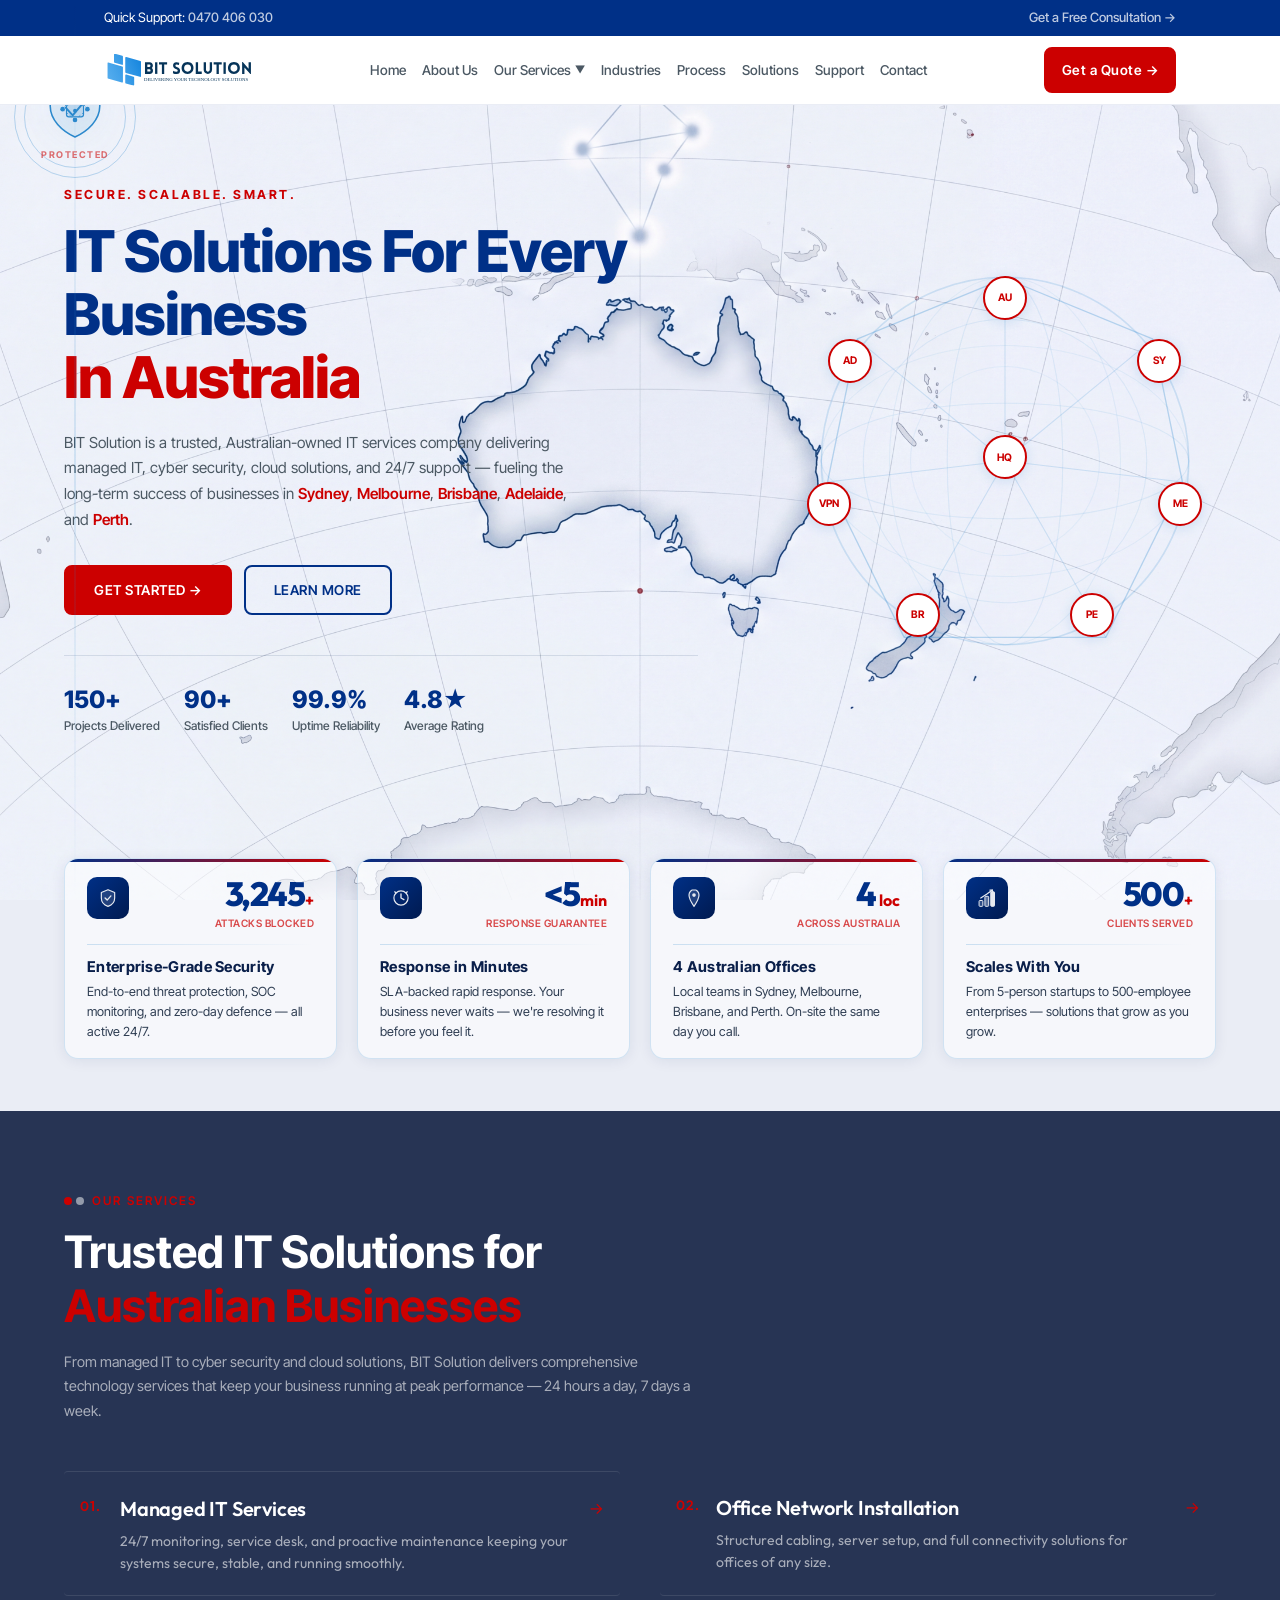
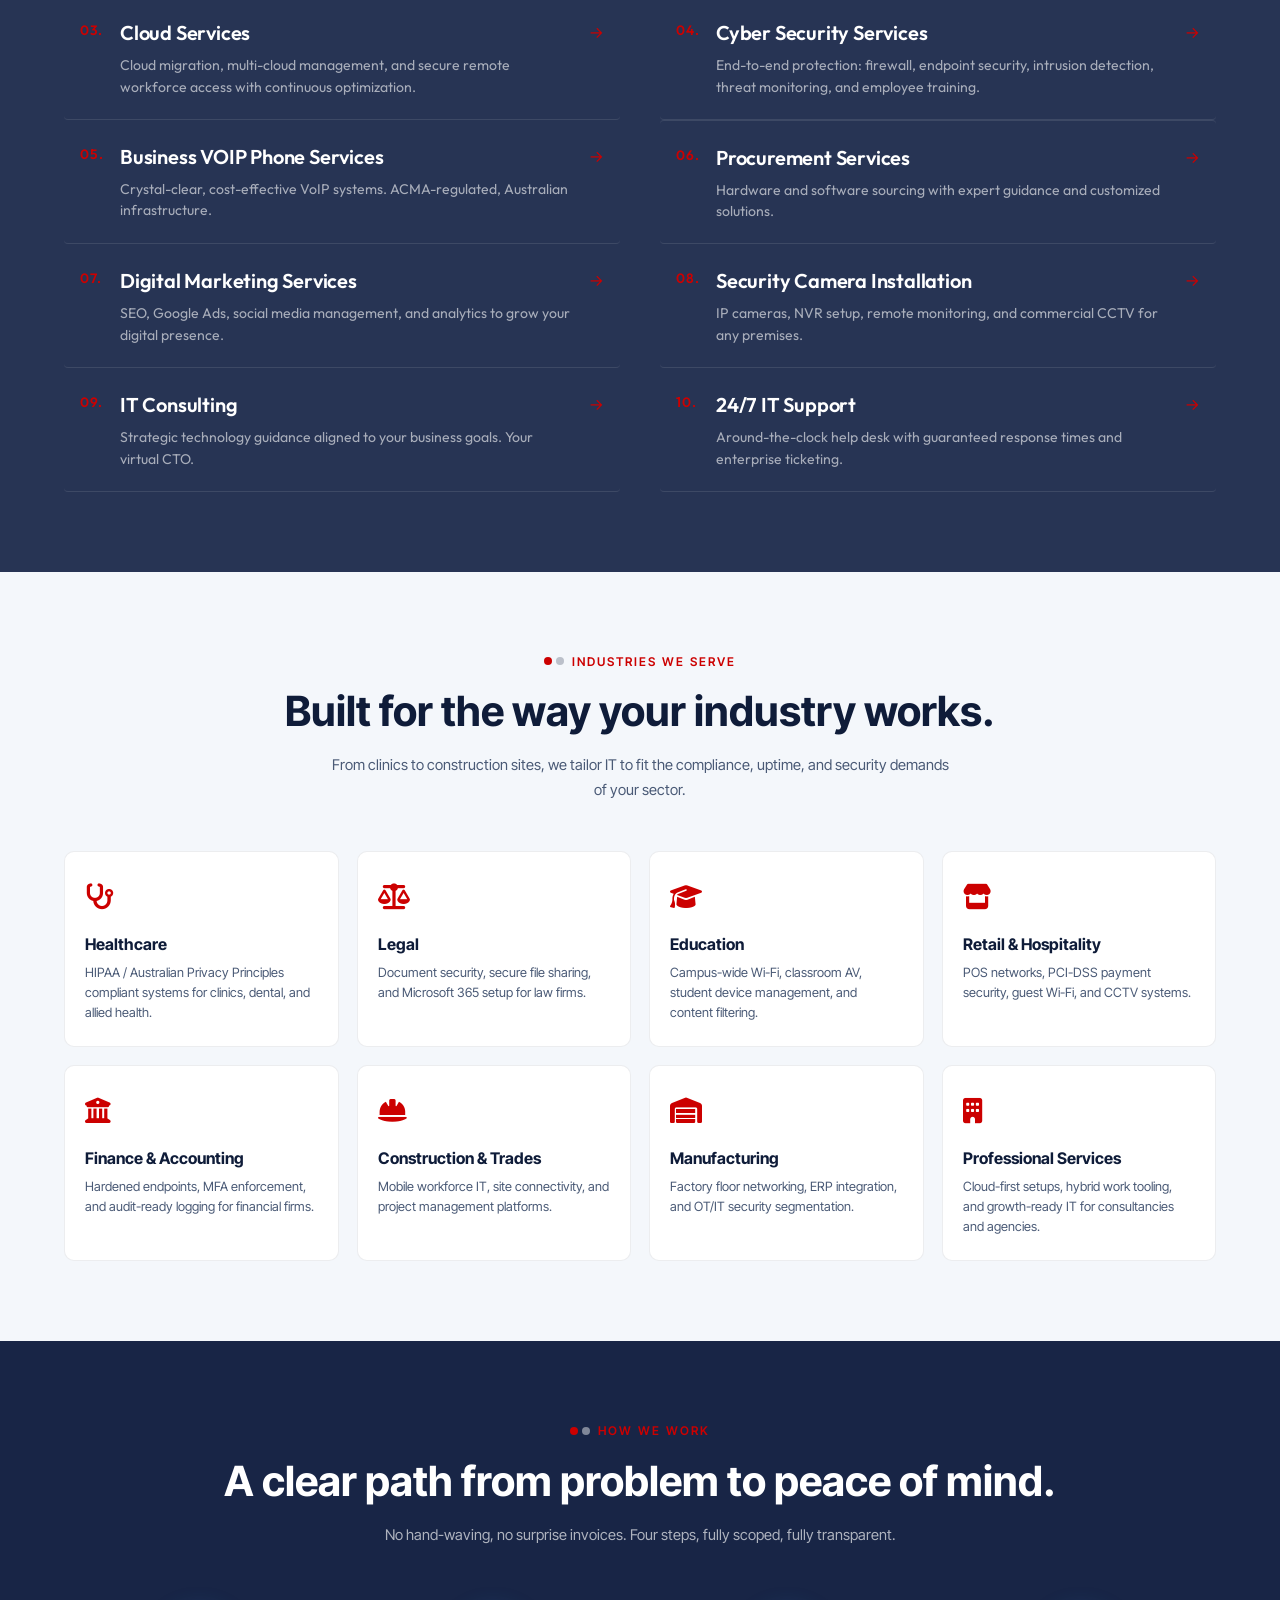
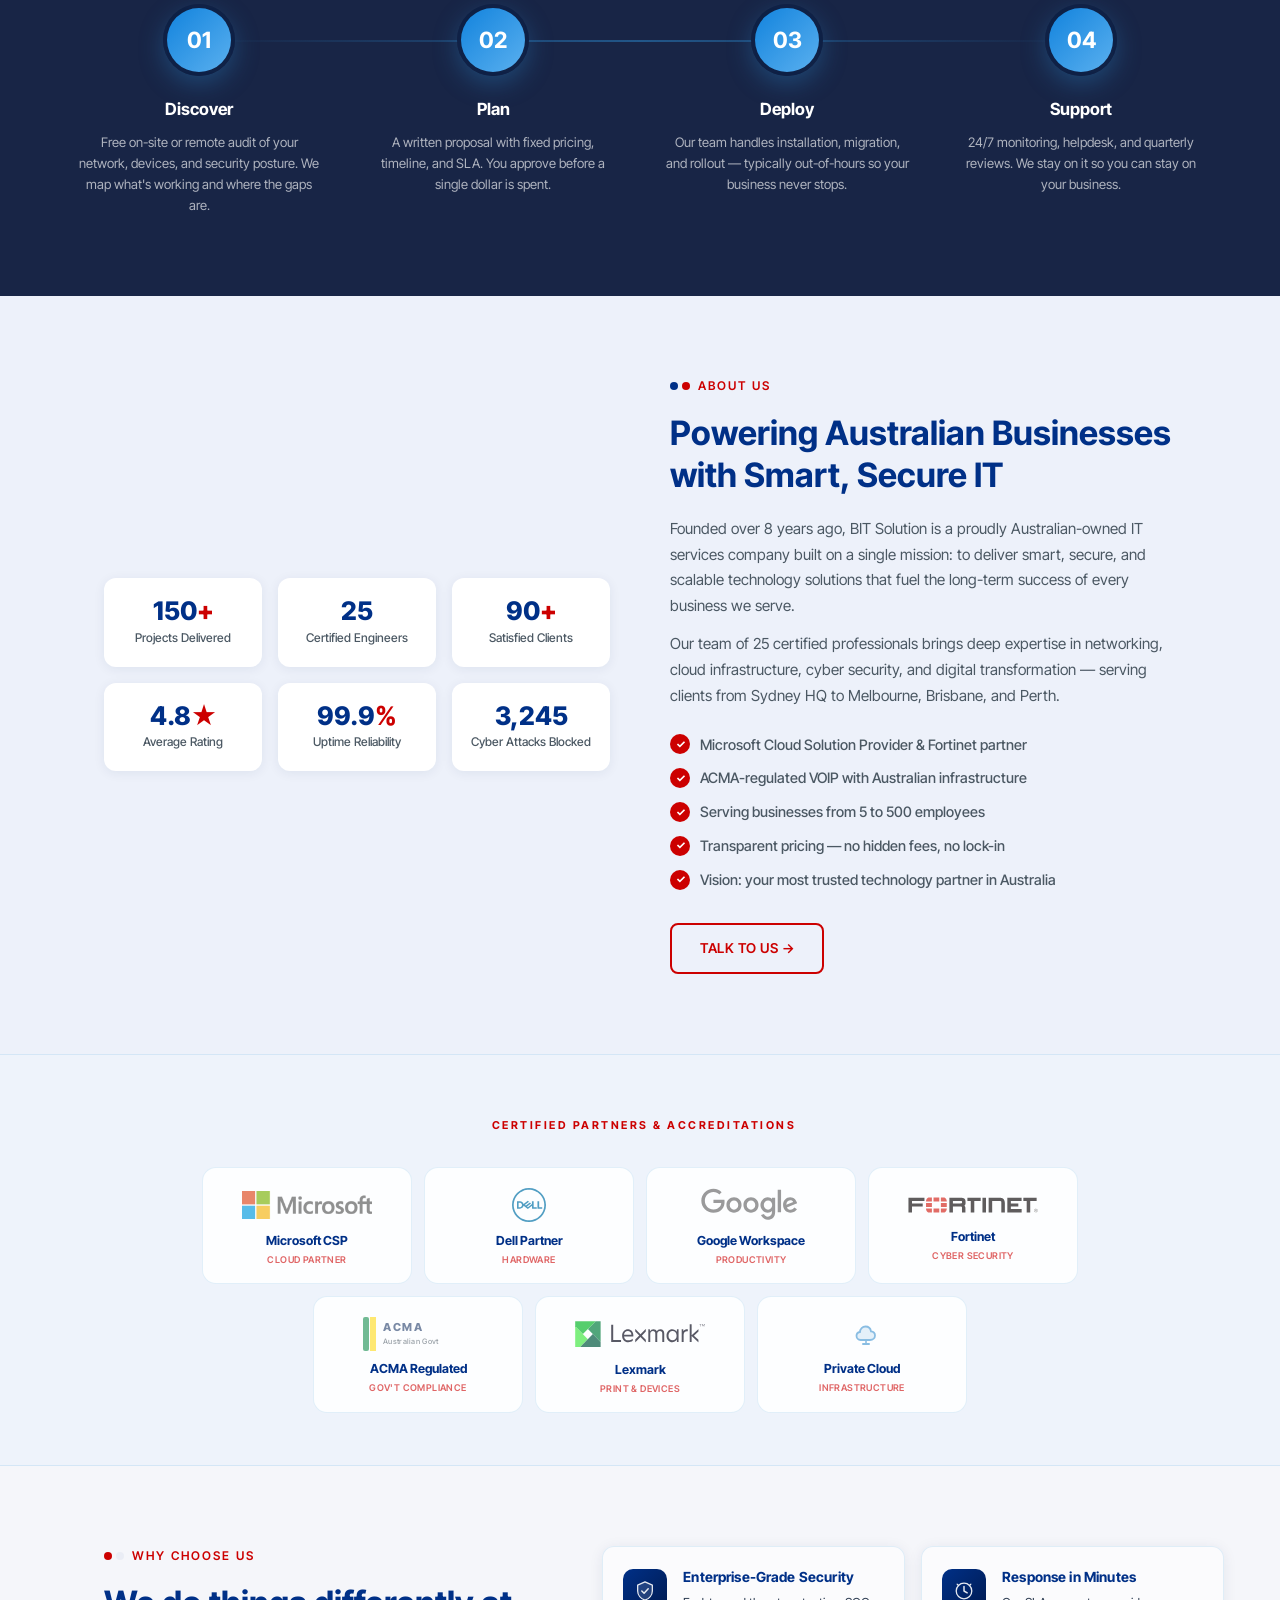
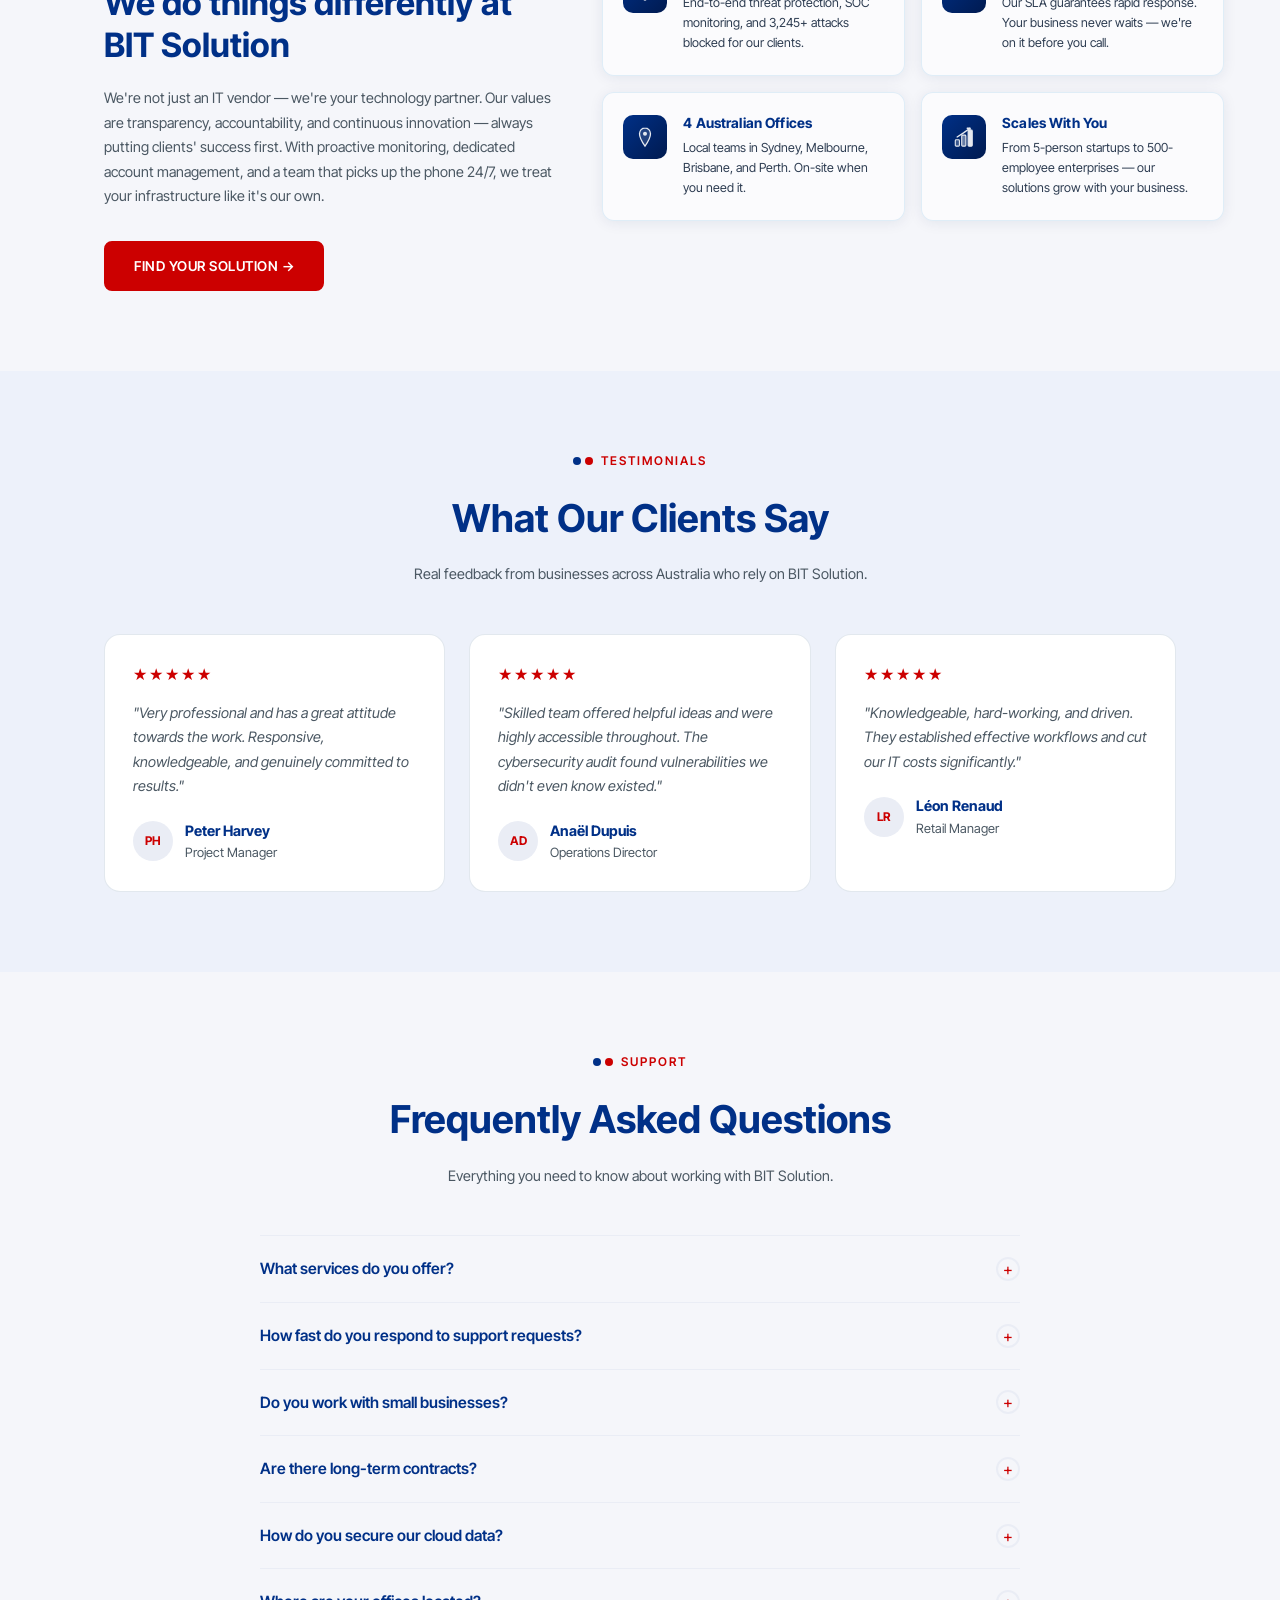
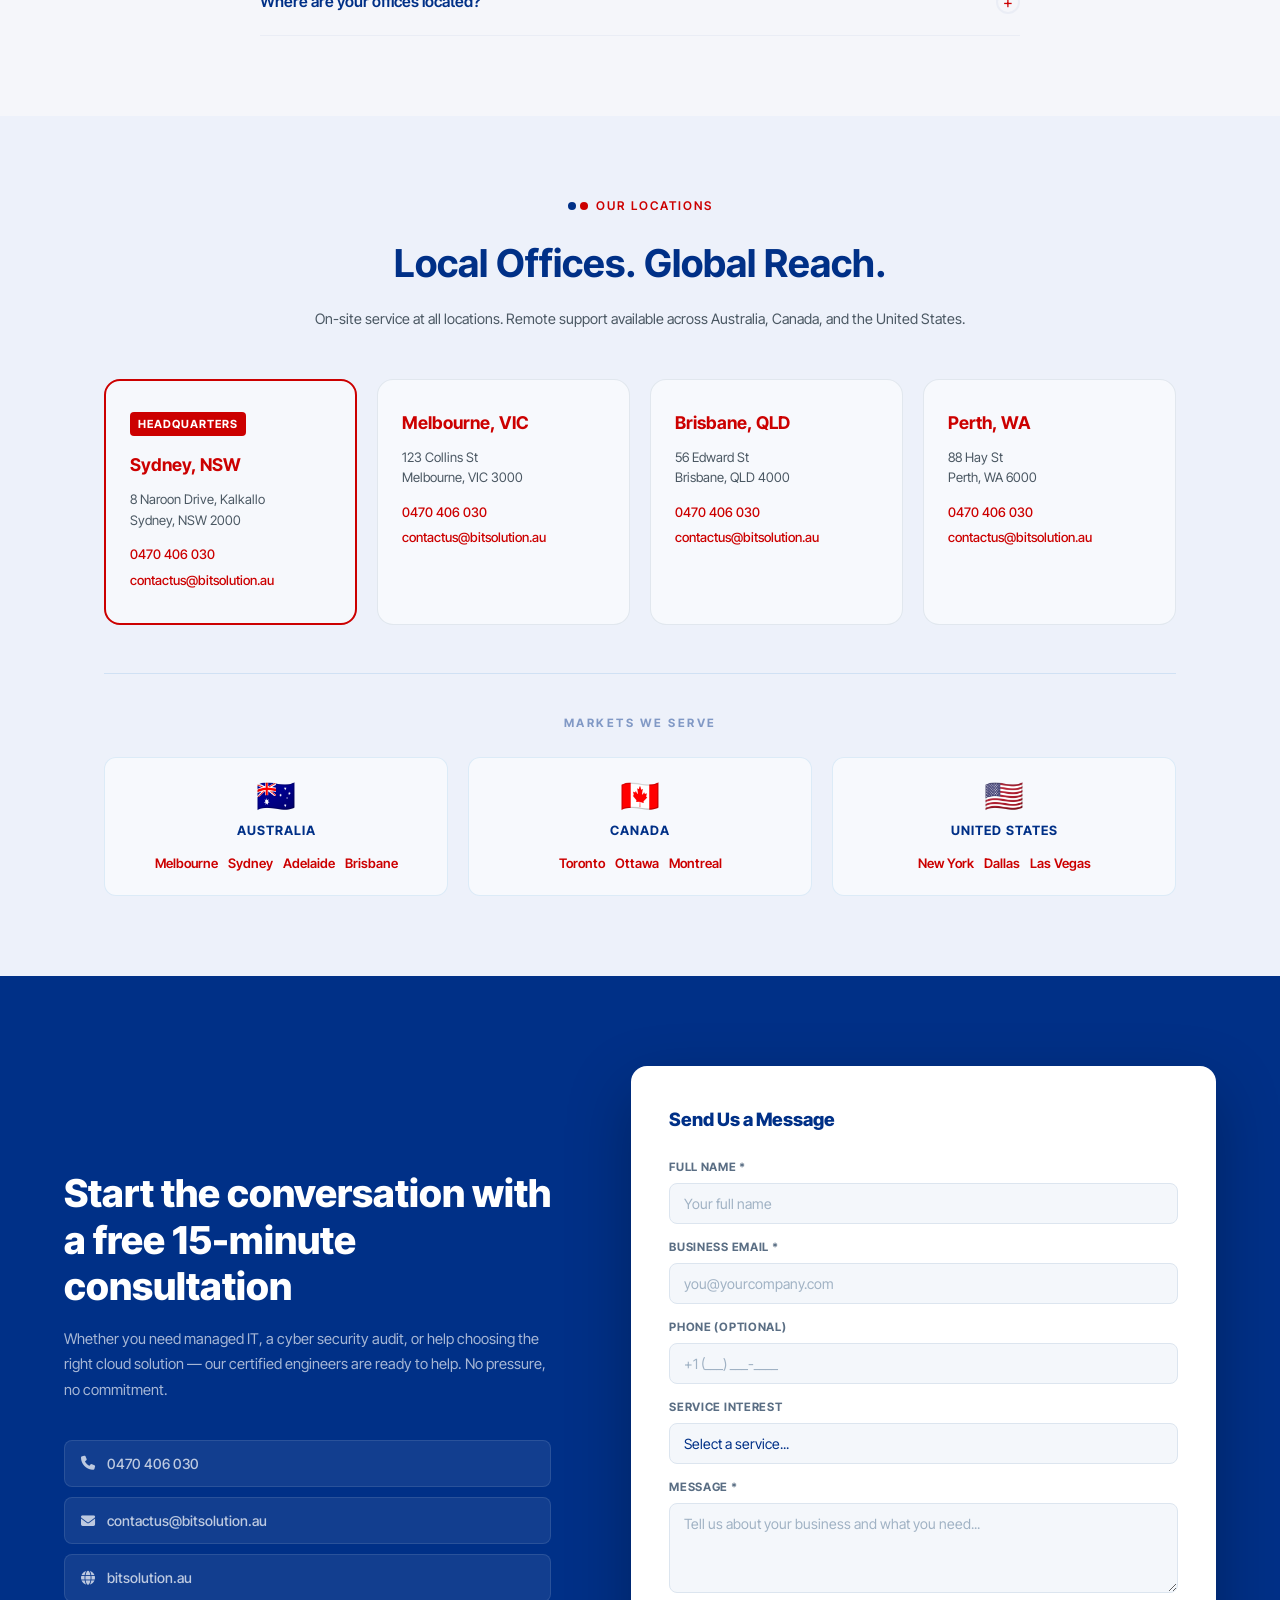
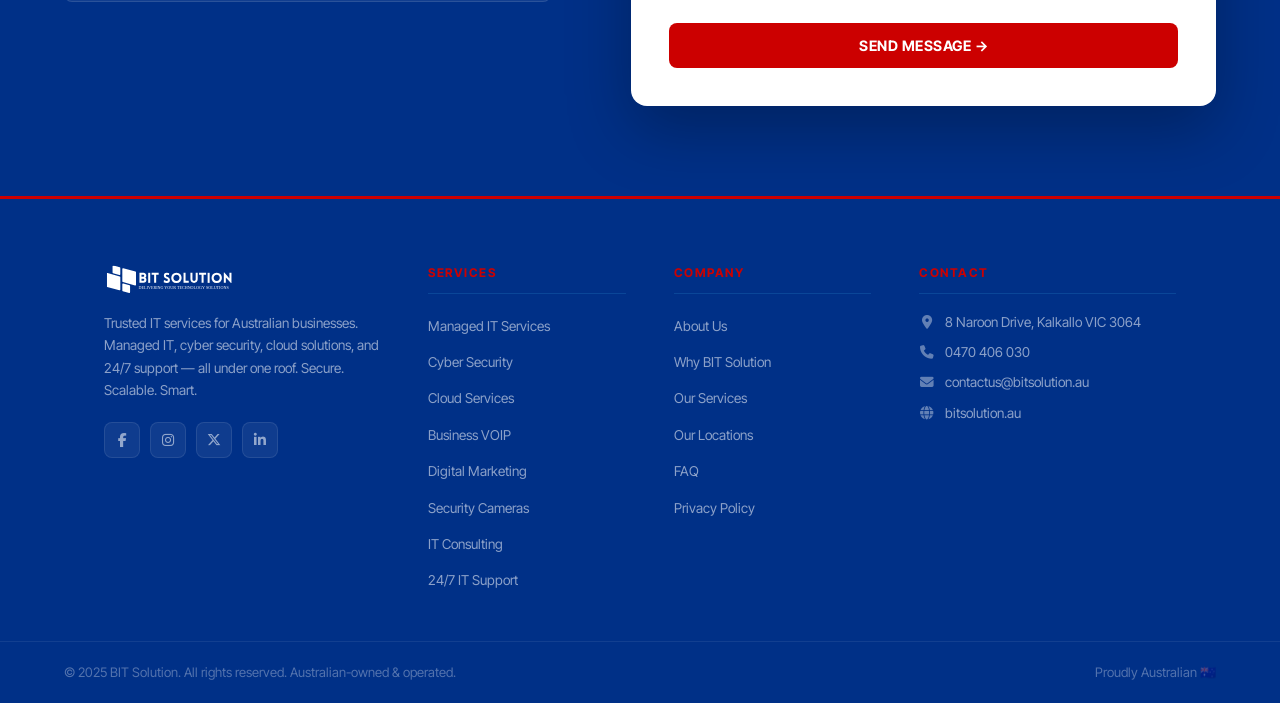
==== index.html @ 61d35681 "Add Trusted-by scrolling strip and Gallery section (both hidden until their lists are filled) Co-Aut" ====
﻿<!DOCTYPE html>
<html lang="en">
<head>
  <meta charset="UTF-8" />
  <meta name="viewport" content="width=device-width, initial-scale=1.0" />
  <title>BIT Solution — Secure. Scalable. Smart. IT Solutions for Australia</title>
  <meta name="description" content="BIT Solution is a trusted Australian IT services company delivering managed IT, cyber security, cloud solutions, VOIP, and 24/7 support for businesses in Sydney, Melbourne, Brisbane, and Perth." />
  <link rel="preconnect" href="https://fonts.googleapis.com" />
  <link rel="preconnect" href="https://fonts.gstatic.com" crossorigin />
  <link href="https://fonts.googleapis.com/css2?family=Inter+Tight:wght@400;500;600;700;800&family=Outfit:wght@400;500;600;700;800&display=swap" rel="stylesheet" />
  <link rel="stylesheet" href="https://cdnjs.cloudflare.com/ajax/libs/font-awesome/6.5.1/css/all.min.css" />
  <style>
    /* ============================================================
       RESET & TOKENS
    ============================================================ */
    *, *::before, *::after { box-sizing: border-box; margin: 0; padding: 0; }

    :root {
      --blue:      #CC0000;
      --navy:      #003087;
      --light-bg:  #EAEDF5;
      --white:     #FFFFFF;
      --body-text: #4B5863;
      --dark-text: #575A5F;
      --heading:   #003087;
    }

    html { scroll-behavior: smooth; }

    body {
      font-family: 'Inter Tight', sans-serif;
      color: var(--body-text);
      background: var(--light-bg) url('bg-hero-au.jpg') center top / cover fixed;
      line-height: 1.65;
      overflow-x: hidden;
    }

    a { text-decoration: none; color: inherit; }
    ul { list-style: none; }
    img { display: block; max-width: 100%; }

    .container {
      max-width: 1200px;
      margin: 0 auto;
      padding: 0 5%;
    }

    /* ============================================================
       REVEAL ANIMATIONS
    ============================================================ */
    .reveal {
      opacity: 0;
      transform: translateY(20px);
      transition: opacity 0.45s ease, transform 0.45s ease;
    }
    .reveal.visible {
      opacity: 1;
      transform: translateY(0);
    }
    .reveal-delay-1 { transition-delay: 0.08s; }
    .reveal-delay-2 { transition-delay: 0.16s; }
    .reveal-delay-3 { transition-delay: 0.24s; }
    .reveal-delay-4 { transition-delay: 0.32s; }

    /* ============================================================
       SECTION LABEL (two dots + caps text)
    ============================================================ */
    .section-label {
      display: flex;
      align-items: center;
      gap: 8px;
      font-size: 0.75rem;
      font-weight: 600;
      letter-spacing: 2px;
      color: var(--blue);
      text-transform: uppercase;
      margin-bottom: 16px;
    }
    .section-label .dots {
      display: flex;
      gap: 4px;
    }
    .section-label .dot {
      width: 8px;
      height: 8px;
      border-radius: 50%;
      background: var(--blue);
    }
    .section-label .dot:first-child {
      background: var(--navy);
    }

    /* ============================================================
       BUTTONS
    ============================================================ */
    .btn-primary {
      display: inline-flex;
      align-items: center;
      gap: 6px;
      background: var(--blue);
      color: var(--white);
      font-family: 'Inter Tight', sans-serif;
      font-size: 0.85rem;
      font-weight: 600;
      letter-spacing: 0.5px;
      padding: 12px 28px;
      border-radius: 8px;
      border: 2px solid var(--blue);
      cursor: pointer;
      transition: background 0.2s, transform 0.15s;
    }
    .btn-primary:hover { background: #2278b5; border-color: #2278b5; transform: translateY(-1px); }

    .btn-outline {
      display: inline-flex;
      align-items: center;
      gap: 6px;
      background: transparent;
      color: var(--navy);
      font-family: 'Inter Tight', sans-serif;
      font-size: 0.85rem;
      font-weight: 600;
      letter-spacing: 0.5px;
      padding: 12px 28px;
      border-radius: 8px;
      border: 2px solid var(--navy);
      cursor: pointer;
      transition: background 0.2s, color 0.2s, transform 0.15s;
    }
    .btn-outline:hover { background: var(--navy); color: var(--white); transform: translateY(-1px); }

    .btn-outline-blue {
      display: inline-flex;
      align-items: center;
      gap: 6px;
      background: transparent;
      color: var(--blue);
      font-family: 'Inter Tight', sans-serif;
      font-size: 0.85rem;
      font-weight: 600;
      letter-spacing: 0.5px;
      padding: 12px 28px;
      border-radius: 8px;
      border: 2px solid var(--blue);
      cursor: pointer;
      transition: background 0.2s, color 0.2s, transform 0.15s;
    }
    .btn-outline-blue:hover { background: var(--blue); color: var(--white); transform: translateY(-1px); }

    .btn-white {
      display: inline-flex;
      align-items: center;
      gap: 6px;
      background: var(--white);
      color: var(--blue);
      font-family: 'Inter Tight', sans-serif;
      font-size: 0.85rem;
      font-weight: 600;
      letter-spacing: 0.5px;
      padding: 12px 28px;
      border-radius: 8px;
      border: 2px solid var(--white);
      cursor: pointer;
      transition: background 0.2s, color 0.2s, transform 0.15s;
    }
    .btn-white:hover { background: transparent; color: var(--white); transform: translateY(-1px); }

    .btn-white-outline {
      display: inline-flex;
      align-items: center;
      gap: 6px;
      background: transparent;
      color: var(--white);
      font-family: 'Inter Tight', sans-serif;
      font-size: 0.85rem;
      font-weight: 600;
      letter-spacing: 0.5px;
      padding: 12px 28px;
      border-radius: 8px;
      border: 2px solid rgba(255,255,255,0.7);
      cursor: pointer;
      transition: background 0.2s, border-color 0.2s, transform 0.15s;
    }
    .btn-white-outline:hover { border-color: var(--white); background: rgba(255,255,255,0.1); transform: translateY(-1px); }

    /* ============================================================
       1. TOP UTILITY BAR
    ============================================================ */
    .utility-bar {
      background: var(--navy);
      color: var(--white);
      font-size: 13px;
      font-weight: 400;
      height: 36px;
      display: flex;
      align-items: center;
    }
    .utility-bar .container {
      display: flex;
      justify-content: space-between;
      align-items: center;
      width: 100%;
    }
    .utility-bar a {
      color: rgba(255,255,255,0.75);
      font-weight: 500;
      transition: color 0.15s;
    }
    .utility-bar a:hover { color: var(--white); }

    /* ============================================================
       2. NAVIGATION
    ============================================================ */
    .nav {
      background: var(--white);
      border-bottom: 1px solid var(--light-bg);
      position: sticky;
      top: 0;
      z-index: 100;
      transition: box-shadow 0.25s;
    }
    .nav.scrolled {
      box-shadow: 0 2px 16px rgba(14,43,92,0.10);
    }
    .nav .container {
      display: flex;
      align-items: center;
      justify-content: space-between;
      height: 68px;
    }

    /* Logo */
    .nav-logo {
      display: flex;
      align-items: center;
      gap: 10px;
      text-decoration: none;
    }

    /* Nav links */
    .nav-links {
      display: flex;
      align-items: center;
      gap: 22px;
      flex-wrap: nowrap;
    }
    .nav-links > a,
    .nav-links > .nav-dropdown-wrap > a {
      font-size: 0.92rem;
      font-weight: 500;
      color: var(--body-text);
      transition: color 0.15s;
      position: relative;
    }
    .nav-links > a::after,
    .nav-links > .nav-dropdown-wrap > a::after {
      content: '';
      position: absolute;
      bottom: -4px;
      left: 0;
      width: 0;
      height: 2px;
      background: var(--blue);
      transition: width 0.2s;
    }
    .nav-links > a:hover,
    .nav-links > .nav-dropdown-wrap > a:hover { color: var(--blue); }
    .nav-links > a:hover::after,
    .nav-links > .nav-dropdown-wrap > a:hover::after { width: 100%; }
    .nav-links > a.active,
    .nav-links > .nav-dropdown-wrap > a.active { color: var(--blue); }
    .nav-links > a.active::after,
    .nav-links > .nav-dropdown-wrap > a.active::after { width: 100%; }

    /* Services dropdown */
    .nav-dropdown-wrap {
      position: relative;
    }
    .nav-dropdown-wrap > a {
      display: flex;
      align-items: center;
      gap: 4px;
      cursor: pointer;
    }
    .nav-dropdown-wrap > a .chevron {
      font-size: 0.65rem;
      transition: transform 0.2s;
      line-height: 1;
    }
    .nav-dropdown-wrap:hover > a .chevron { transform: rotate(180deg); }

    .nav-dropdown {
      position: absolute;
      top: calc(100% + 14px);
      left: 50%;
      transform: translateX(-50%);
      background: var(--white);
      border: 1px solid var(--light-bg);
      border-radius: 8px;
      box-shadow: 0 8px 32px rgba(14,43,92,0.13);
      min-width: 240px;
      padding: 8px 0;
      opacity: 0;
      pointer-events: none;
      transition: opacity 0.18s, transform 0.18s;
      transform: translateX(-50%) translateY(-6px);
    }
    .nav-dropdown-wrap:hover .nav-dropdown {
      opacity: 1;
      pointer-events: auto;
      transform: translateX(-50%) translateY(0);
    }
    .nav-dropdown a {
      display: block;
      padding: 9px 20px;
      font-size: 0.875rem;
      font-weight: 500;
      color: var(--navy);
      transition: background 0.15s, color 0.15s;
    }
    .nav-dropdown a:hover {
      background: var(--light-bg);
      color: var(--blue);
    }

    /* Hamburger */
    .nav-hamburger {
      display: none;
      flex-direction: column;
      gap: 5px;
      cursor: pointer;
      padding: 4px;
      background: none;
      border: none;
    }
    .nav-hamburger span {
      display: block;
      width: 24px;
      height: 2px;
      background: var(--navy);
      border-radius: 2px;
      transition: all 0.25s;
    }
    .nav-hamburger.open span:nth-child(1) { transform: translateY(7px) rotate(45deg); }
    .nav-hamburger.open span:nth-child(2) { opacity: 0; }
    .nav-hamburger.open span:nth-child(3) { transform: translateY(-7px) rotate(-45deg); }

    /* Mobile menu */
    .nav-mobile {
      display: none;
      background: var(--white);
      border-bottom: 1px solid var(--light-bg);
      padding: 20px 5%;
    }
    .nav-mobile.open { display: flex; flex-direction: column; gap: 16px; }
    .nav-mobile a {
      font-size: 0.95rem;
      font-weight: 500;
      color: var(--body-text);
      padding: 8px 0;
      border-bottom: 1px solid var(--light-bg);
      transition: color 0.15s;
    }
    .nav-mobile a:hover { color: var(--blue); }
    .nav-mobile .btn-primary { width: fit-content; border-bottom: none; }
    .nav-mobile .mobile-services-label {
      font-size: 0.75rem;
      font-weight: 700;
      color: var(--blue);
      text-transform: uppercase;
      letter-spacing: 1.5px;
      padding: 4px 0 2px;
      border-bottom: none;
    }
    .nav-mobile .mobile-service-link {
      padding-left: 12px;
      font-size: 0.88rem;
      color: var(--body-text);
    }

    /* ============================================================
       3. HERO
    ============================================================ */
    .hero {
      background: transparent;
      padding: 80px 5% 70px;
      overflow: hidden;
    }
    .hero .container {
      display: grid;
      grid-template-columns: 55% 45%;
      align-items: center;
      gap: 48px;
      max-width: 1400px;
      padding: 0;
    }

    .hero-content {}

    .hero-eyebrow {
      font-size: 0.78rem;
      font-weight: 700;
      letter-spacing: 2.5px;
      color: var(--blue);
      text-transform: uppercase;
      margin-bottom: 14px;
    }

    .hero-h1 {
      font-size: clamp(2.4rem, 4.5vw, 3.8rem);
      font-weight: 800;
      color: var(--navy);
      line-height: 1.1;
      letter-spacing: -1px;
      margin-bottom: 20px;
    }
    .hero-h1 .accent { color: var(--blue); display: block; }

    .hero-body {
      font-size: 0.95rem;
      color: var(--body-text);
      max-width: 520px;
      margin-bottom: 32px;
      line-height: 1.7;
    }

    .hero-cta {
      display: flex;
      flex-wrap: wrap;
      gap: 12px;
    }

    /* Stats strip below hero CTA */
    .hero-stats {
      display: flex;
      flex-wrap: wrap;
      gap: 24px;
      margin-top: 40px;
      padding-top: 32px;
      border-top: 1px solid rgba(14,43,92,0.12);
    }
    .hero-stat-item {}
    .hero-stat-num {
      font-size: 1.5rem;
      font-weight: 800;
      color: var(--navy);
      line-height: 1;
    }
    .hero-stat-label {
      font-size: 0.75rem;
      font-weight: 500;
      color: var(--body-text);
      margin-top: 4px;
    }

    /* -------- Globe Visual -------- */
    .hero-globe {
      position: relative;
      display: flex;
      align-items: center;
      justify-content: center;
      width: 100%;
      aspect-ratio: 1;
      max-width: 420px;
      margin: 0 auto;
    }

    .globe-svg {
      position: absolute;
      inset: 0;
      width: 100%;
      height: 100%;
    }

    /* Network node circles */
    .globe-node {
      position: absolute;
      width: 44px;
      height: 44px;
      border-radius: 50%;
      background: var(--white);
      border: 2px solid var(--blue);
      display: flex;
      align-items: center;
      justify-content: center;
      font-size: 0.65rem;
      font-weight: 700;
      color: var(--blue);
      z-index: 2;
      box-shadow: 0 2px 12px rgba(43,136,204,0.18);
    }

    /* No pulse — nodes are static */

    /* Globe tooltip */
    .globe-tooltip {
      position: absolute;
      background: rgba(14,43,92,0.93);
      color: #e8f2ff;
      border-radius: 10px;
      padding: 10px 14px;
      font-size: 0.78rem;
      font-family: 'Inter Tight', sans-serif;
      pointer-events: none;
      opacity: 0;
      transition: opacity 0.18s ease, transform 0.18s ease;
      z-index: 20;
      white-space: nowrap;
      box-shadow: 0 4px 20px rgba(43,136,204,0.3);
      border: 1px solid rgba(43,136,204,0.35);
    }
    .globe-tooltip.visible { opacity: 1; }
    .globe-tooltip strong {
      display: block;
      font-size: 0.82rem;
      font-weight: 700;
      color: #5BBDFF;
      margin-bottom: 3px;
    }
    .globe-tooltip .pin-hint {
      font-size: 0.68rem;
      opacity: 0.5;
      margin-top: 4px;
    }

    /* Node hover / pinned */
    .globe-node.hovered,
    .globe-node.pinned {
      background: var(--blue) !important;
      color: #fff !important;
      outline: 3px solid rgba(91,189,255,0.55);
      outline-offset: 3px;
      box-shadow: 0 0 22px rgba(43,136,204,0.6), 0 4px 16px rgba(43,136,204,0.4) !important;
      animation: none !important;
      z-index: 5;
    }

    /* Active line glow */
    .globe-line.active-line {
      stroke-opacity: 0.85 !important;
      stroke-width: 2.2 !important;
    }
    .globe-line.dim-line {
      stroke-opacity: 0.05 !important;
    }

    /* Node positions */
    .globe-node[data-i="0"]  { top: 6%;  left: 50%; transform: translateX(-50%); }
    .globe-node[data-i="1"]  { top: 21%; right: 8%; }
    .globe-node[data-i="2"]  { top: 55%; right: 3%; }
    .globe-node[data-i="3"]  { bottom: 8%; right: 24%; }
    .globe-node[data-i="4"]  { bottom: 8%; left: 24%; }
    .globe-node[data-i="5"]  { top: 55%; left: 3%; }
    .globe-node[data-i="6"]  { top: 21%; left: 8%; }
    .globe-node[data-i="7"]  { top: 44%; left: 50%; transform: translateX(-50%); }

    /* ============================================================
       4. FEATURE CARDS STRIP
    ============================================================ */
    .features {
      background: transparent;
      padding: 52px 5%;
    }
    .features .container {
      display: grid;
      grid-template-columns: repeat(4, 1fr);
      gap: 20px;
      max-width: 1400px;
      padding: 0;
    }

    .feature-card {
      background: rgba(255,255,255,0.55);
      border: 1px solid rgba(43,136,204,0.18);
      border-radius: 14px;
      padding: 18px 22px 16px;
      transition: border-color 0.25s ease, box-shadow 0.25s ease, transform 0.25s ease;
      cursor: default;
      display: flex;
      flex-direction: column;
      position: relative;
      overflow: hidden;
      box-shadow: 0 2px 14px rgba(14,43,92,0.08);
    }
    .feature-card::before {
      content: '';
      position: absolute;
      top: 0; left: 0; right: 0;
      height: 3px;
      background: linear-gradient(90deg, var(--navy), var(--blue));
      border-radius: 16px 16px 0 0;
    }
    .feature-card:hover {
      border-color: rgba(43,136,204,0.38);
      box-shadow: 0 8px 32px rgba(14,43,92,0.14);
      transform: translateY(-4px);
    }

    /* Icon + metric row */
    .fc-top {
      display: flex;
      align-items: flex-start;
      justify-content: space-between;
      gap: 12px;
      margin-bottom: 12px;
    }
    .fc-icon {
      width: 42px;
      height: 42px;
      border-radius: 10px;
      background: linear-gradient(135deg, var(--navy) 0%, #001a50 100%);
      display: flex;
      align-items: center;
      justify-content: center;
      flex-shrink: 0;
      transition: opacity 0.25s ease;
    }
    .feature-card:hover .fc-icon { opacity: 0.85; }
    .fc-icon svg { width: 20px; height: 20px; filter: brightness(0) invert(1); opacity: 0.9; }

    .fc-metric { text-align: right; }
    .fc-num {
      font-family: 'Outfit', sans-serif;
      font-size: 2.1rem;
      font-weight: 800;
      color: var(--navy);
      line-height: 1;
      letter-spacing: -1.5px;
    }
    .fc-unit {
      font-size: 1rem;
      font-weight: 700;
      color: var(--blue);
      letter-spacing: 0;
      margin-left: 1px;
    }
    .fc-tag {
      font-size: 0.64rem;
      font-weight: 600;
      color: var(--blue);
      letter-spacing: 0.5px;
      opacity: 0.7;
      margin-top: 4px;
      text-transform: uppercase;
    }

    .fc-divider {
      height: 1px;
      background: linear-gradient(to right, rgba(43,136,204,0.22), transparent);
      margin-bottom: 12px;
    }

    .feature-card h4 {
      font-size: 0.93rem;
      font-weight: 700;
      color: #0a1f4a;
      margin-bottom: 5px;
      letter-spacing: 0.3px;
      line-height: 1.35;
    }
    .feature-card p {
      font-size: 0.79rem;
      color: #2e3d52;
      line-height: 1.58;
      flex: 1;
    }

    /* ============================================================
       INDUSTRIES SECTION
    ============================================================ */
    .industries {
      background: #f4f7fb;
      padding: 80px 5%;
    }
    .industries-inner { max-width: 1200px; margin: 0 auto; }
    .industries-header { margin-bottom: 48px; text-align: center; }
    .industries-header .section-label { justify-content: center; color: var(--blue); }
    .industries-header .section-label .dot { background: rgba(15,28,57,0.25); }
    .industries-header .section-label .dot:first-child { background: var(--blue); }
    .industries-h2 {
      font-size: clamp(1.8rem, 3.5vw, 2.6rem);
      font-weight: 700;
      color: var(--ink, #0f1c39);
      line-height: 1.2;
      margin-bottom: 16px;
    }
    .industries-sub {
      font-size: 0.92rem;
      color: #4a5a76;
      max-width: 620px;
      margin: 0 auto;
      line-height: 1.7;
    }
    .industries-grid {
      display: grid;
      grid-template-columns: repeat(4, 1fr);
      gap: 18px;
    }
    .industry-card {
      background: #fff;
      border: 1px solid rgba(15,28,57,0.08);
      border-radius: 10px;
      padding: 24px 20px;
      transition: transform 0.18s, box-shadow 0.18s, border-color 0.18s;
      cursor: default;
    }
    .industry-card:hover {
      transform: translateY(-3px);
      box-shadow: 0 12px 28px rgba(43,136,204,0.14);
      border-color: rgba(43,136,204,0.4);
    }
    .industry-icon {
      font-size: 1.6rem;
      margin-bottom: 12px;
      color: var(--blue);
    }
    .industry-name {
      font-size: 1rem;
      font-weight: 700;
      color: var(--ink, #0f1c39);
      margin-bottom: 6px;
    }
    .industry-desc {
      font-size: 0.8rem;
      color: #4a5a76;
      line-height: 1.55;
    }
    @media (max-width: 1024px) { .industries-grid { grid-template-columns: repeat(2, 1fr); } }
    @media (max-width: 480px) { .industries-grid { grid-template-columns: 1fr; } }

    /* ============================================================
       PROCESS SECTION
    ============================================================ */
    .process {
      background: rgba(13,27,62,0.95);
      padding: 80px 5%;
      position: relative;
      overflow: hidden;
    }
    .process-inner { max-width: 1200px; margin: 0 auto; position: relative; z-index: 1; }
    .process-header { margin-bottom: 56px; text-align: center; }
    .process-header .section-label { justify-content: center; color: var(--blue); }
    .process-header .section-label .dot { background: rgba(255,255,255,0.45); }
    .process-header .section-label .dot:first-child { background: var(--blue); }
    .process-h2 {
      font-size: clamp(1.8rem, 3.5vw, 2.6rem);
      font-weight: 700;
      color: #fff;
      line-height: 1.2;
      margin-bottom: 16px;
    }
    .process-sub {
      font-size: 0.92rem;
      color: rgba(255,255,255,0.65);
      max-width: 620px;
      margin: 0 auto;
      line-height: 1.7;
    }
    .process-grid {
      display: grid;
      grid-template-columns: repeat(4, 1fr);
      gap: 24px;
      position: relative;
    }
    .process-grid::before {
      content: "";
      position: absolute;
      top: 36px; left: 12.5%; right: 12.5%;
      height: 2px;
      background: linear-gradient(90deg, transparent, rgba(43,136,204,0.5), transparent);
      z-index: 0;
    }
    .process-step {
      position: relative;
      z-index: 1;
      text-align: center;
      padding: 0 12px;
    }
    .process-num {
      width: 72px; height: 72px;
      margin: 0 auto 20px;
      border-radius: 50%;
      background: linear-gradient(135deg, #1283dd, #5ab0ef);
      color: #fff;
      display: flex; align-items: center; justify-content: center;
      font-size: 1.4rem; font-weight: 700;
      box-shadow: 0 8px 24px rgba(43,136,204,0.35);
      border: 4px solid rgba(13,27,62,0.95);
    }
    .process-name {
      font-size: 1.05rem;
      font-weight: 700;
      color: #fff;
      margin-bottom: 8px;
    }
    .process-desc {
      font-size: 0.82rem;
      color: rgba(255,255,255,0.65);
      line-height: 1.6;
    }
    @media (max-width: 1024px) {
      .process-grid { grid-template-columns: repeat(2, 1fr); gap: 36px; }
      .process-grid::before { display: none; }
    }
    @media (max-width: 480px) { .process-grid { grid-template-columns: 1fr; } }

    /* ============================================================
       5. SERVICES SECTION
    ============================================================ */
    .services {
      background: rgba(13,27,62,0.88);
      padding: 80px 5%;
    }
    .services-inner {
      max-width: 1200px;
      margin: 0 auto;
    }

    .services-header {
      margin-bottom: 48px;
    }
    .services-header .section-label .dot { background: rgba(255,255,255,0.5); }
    .services-header .section-label .dot:first-child { background: var(--blue); }
    .services-header .section-label { color: var(--blue); }

    .services-h2 {
      font-size: clamp(1.8rem, 3.5vw, 2.8rem);
      font-weight: 700;
      color: var(--white);
      line-height: 1.2;
      margin-bottom: 16px;
    }
    .services-h2 .accent { color: var(--blue); display: block; }

    .services-body {
      font-size: 0.9rem;
      color: rgba(255,255,255,0.6);
      max-width: 640px;
      line-height: 1.7;
    }

    .services-list {
      display: grid;
      grid-template-columns: 1fr 1fr;
      gap: 0 40px;
    }

    .service-row {
      display: flex;
      align-items: flex-start;
      padding: 20px 16px;
      border-bottom: 1px solid rgba(255,255,255,0.1);
      border-radius: 4px;
      transition: background 0.15s;
      cursor: default;
    }
    .service-row:first-child,
    .service-row:nth-child(6) { border-top: 1px solid rgba(255,255,255,0.1); }
    .service-row:hover { background: rgba(43,136,204,0.08); }
    .service-row:hover .service-num,
    .service-row:hover .service-arrow { color: #5AAFDF; }

    .service-num {
      font-size: 0.85rem;
      font-weight: 600;
      color: var(--blue);
      font-family: 'Outfit', sans-serif;
      letter-spacing: 1px;
      width: 40px;
      flex-shrink: 0;
      padding-top: 3px;
      transition: color 0.15s;
    }
    .service-info {
      flex: 1;
    }
    .service-name {
      font-size: 1.25rem;
      font-weight: 600;
      font-family: 'Outfit', sans-serif;
      color: var(--white);
      margin-bottom: 6px;
      letter-spacing: -0.2px;
    }
    .service-desc {
      font-size: 0.88rem;
      font-family: 'Outfit', sans-serif;
      color: rgba(255,255,255,0.6);
      line-height: 1.55;
    }
    .service-arrow {
      color: var(--blue);
      font-size: 1rem;
      transition: color 0.15s, transform 0.15s;
      padding-top: 3px;
      flex-shrink: 0;
      margin-left: 16px;
    }
    .service-row:hover .service-arrow { transform: translateX(4px); }

    /* ============================================================
       6. ABOUT SECTION
    ============================================================ */
    .about {
      background: rgba(240,246,255,0.55);
      padding: 80px 0;
    }
    .about .container {
      display: grid;
      grid-template-columns: 1fr 1fr;
      gap: 60px;
      align-items: center;
    }

    /* Stats grid inside about */
    .about-stats-grid {
      display: grid;
      grid-template-columns: repeat(3, 1fr);
      gap: 16px;
      margin-bottom: 0;
    }
    .about-stat-card {
      background: var(--white);
      border-radius: 12px;
      padding: 20px 16px;
      text-align: center;
      box-shadow: 0 2px 12px rgba(14,43,92,0.07);
    }
    .about-stat-num {
      font-size: 1.6rem;
      font-weight: 800;
      color: var(--navy);
      line-height: 1;
      margin-bottom: 6px;
    }
    .about-stat-num span {
      color: var(--blue);
    }
    .about-stat-label {
      font-size: 0.75rem;
      font-weight: 500;
      color: var(--body-text);
      line-height: 1.4;
    }

    .about-content {}

    .about-h2 {
      font-size: clamp(1.5rem, 2.8vw, 2.1rem);
      font-weight: 700;
      color: var(--navy);
      line-height: 1.25;
      margin-bottom: 20px;
    }
    .about-body {
      font-size: 0.95rem;
      color: var(--body-text);
      line-height: 1.7;
      margin-bottom: 12px;
    }

    .about-checklist {
      margin: 24px 0 32px;
      display: flex;
      flex-direction: column;
      gap: 10px;
    }
    .about-check {
      display: flex;
      align-items: center;
      gap: 10px;
      font-size: 0.9rem;
      color: var(--body-text);
      font-weight: 500;
    }
    .about-check::before {
      content: '✓';
      width: 20px;
      height: 20px;
      background: var(--blue);
      color: var(--white);
      border-radius: 50%;
      display: flex;
      align-items: center;
      justify-content: center;
      font-size: 0.7rem;
      font-weight: 700;
      flex-shrink: 0;
    }

    /* ============================================================
       7. PARTNER LOGOS STRIP
    ============================================================ */
    .partners {
      background: rgba(240,246,255,0.68);
      padding: 52px 5%;
      border-top: 1.5px solid rgba(43,136,204,0.13);
      border-bottom: 1.5px solid rgba(43,136,204,0.13);
    }
    .partners-header {
      text-align: center;
      margin-bottom: 32px;
    }
    .partners-label {
      display: inline-flex;
      align-items: center;
      gap: 8px;
      font-size: 0.68rem;
      font-weight: 700;
      letter-spacing: 2.5px;
      color: var(--blue);
      text-transform: uppercase;
    }
    .partners-inner {
      max-width: 920px;
      margin: 0 auto;
      display: flex;
      flex-direction: column;
      gap: 12px;
    }
    .pb-row {
      display: flex;
      justify-content: center;
      gap: 12px;
    }
    .pb-row .partner-badge {
      flex: 1;
      max-width: 210px;
    }
    .partner-badge {
      display: flex;
      flex-direction: column;
      align-items: center;
      justify-content: center;
      gap: 0;
      background: rgba(255,255,255,0.85);
      border: 1px solid rgba(43,136,204,0.13);
      border-radius: 14px;
      padding: 20px 22px 16px;
      cursor: default;
      transition: border-color 0.22s ease, box-shadow 0.22s ease, transform 0.22s ease;
      min-width: 130px;
      text-align: center;
    }
    .partner-badge:hover {
      border-color: rgba(43,136,204,0.42);
      box-shadow: 0 6px 22px rgba(43,136,204,0.11);
      transform: translateY(-3px);
    }
    .pb-logo {
      height: 34px;
      max-width: 130px;
      width: auto;
      object-fit: contain;
      margin-bottom: 12px;
      opacity: 0.72;
      filter: grayscale(0.15);
      transition: opacity 0.22s ease, filter 0.22s ease;
    }
    .partner-badge:hover .pb-logo {
      opacity: 1;
      filter: grayscale(0) saturate(1.05);
    }
    .pb-logo-text {
      height: 32px;
      display: flex;
      align-items: center;
      justify-content: center;
      margin-bottom: 12px;
    }
    .pb-logo-text svg { height: 28px; width: auto; opacity: 0.55; transition: opacity 0.22s ease; }
    .partner-badge:hover .pb-logo-text svg { opacity: 1; }
    .pb-name {
      font-size: 0.78rem;
      font-weight: 700;
      color: var(--navy);
      white-space: nowrap;
      line-height: 1.2;
      margin-bottom: 3px;
    }
    .pb-cat {
      font-size: 0.58rem;
      font-weight: 600;
      color: var(--blue);
      opacity: 0.6;
      letter-spacing: 0.4px;
      text-transform: uppercase;
    }

    /* ============================================================
       8. WHY CHOOSE US
    ============================================================ */
    .why {
      background: rgba(255,255,255,0.55);
      padding: 80px 0;
    }
    .why .container {
      display: grid;
      grid-template-columns: 42% 58%;
      gap: 48px;
      align-items: start;
    }

    .why-content {}
    .why-h2 {
      font-size: clamp(1.5rem, 2.8vw, 2.1rem);
      font-weight: 700;
      color: var(--navy);
      line-height: 1.25;
      margin-bottom: 20px;
    }
    .why-body {
      font-size: 0.9rem;
      color: var(--body-text);
      line-height: 1.7;
      margin-bottom: 32px;
    }
    .why .section-label { color: var(--blue); }
    .why .section-label .dot { background: var(--light-bg); }
    .why .section-label .dot:first-child { background: var(--blue); }

    /* Why cards grid */
    .why-cards {
      display: grid;
      grid-template-columns: 1fr 1fr;
      gap: 16px;
    }
    .why-card {
      background: rgba(255,255,255,0.55);
      border-radius: 12px;
      padding: 22px 20px;
      border: 1px solid rgba(43,136,204,0.13);
      box-shadow: 0 2px 14px rgba(14,43,92,0.08);
      display: flex;
      flex-direction: row;
      align-items: flex-start;
      gap: 16px;
      transition: box-shadow 0.22s ease, transform 0.22s ease;
    }
    .why-card:hover {
      box-shadow: 0 6px 24px rgba(14,43,92,0.14);
      transform: translateY(-2px);
    }
    .why-card-icon {
      width: 44px;
      height: 44px;
      border-radius: 10px;
      background: linear-gradient(135deg, var(--navy) 0%, #001a50 100%);
      display: flex;
      align-items: center;
      justify-content: center;
      flex-shrink: 0;
    }
    .why-card-icon svg {
      width: 22px;
      height: 22px;
      filter: brightness(0) invert(1);
      opacity: 0.9;
    }
    .why-card-text {}
    .why-card h4 {
      font-size: 0.87rem;
      font-weight: 700;
      color: var(--navy);
      margin-bottom: 6px;
      letter-spacing: 0.15px;
      line-height: 1.25;
    }
    .why-card p {
      font-size: 0.78rem;
      color: #2e3d52;
      line-height: 1.6;
    }

    /* ============================================================
       9. TESTIMONIALS
    ============================================================ */
    .testimonials {
      background: rgba(240,246,255,0.55);
      padding: 80px 0;
    }
    .testimonials-header {
      text-align: center;
      margin-bottom: 48px;
    }
    .testimonials-header .section-label {
      justify-content: center;
    }
    .testimonials-h2 {
      font-size: clamp(1.6rem, 3vw, 2.4rem);
      font-weight: 700;
      color: var(--navy);
      margin-bottom: 12px;
    }
    .testimonials-sub {
      font-size: 0.9rem;
      color: var(--body-text);
    }

    .testimonials-grid {
      display: grid;
      grid-template-columns: repeat(3, 1fr);
      gap: 24px;
    }

    .testimonial-card {
      background: var(--white);
      border: 1px solid rgba(219,227,234,0.8);
      border-radius: 16px;
      padding: 28px;
      transition: box-shadow 0.2s, transform 0.2s;
    }
    .testimonial-card:hover {
      box-shadow: 0 8px 32px rgba(14,43,92,0.10);
      transform: translateY(-3px);
    }

    .testimonial-stars {
      color: var(--blue);
      font-size: 0.9rem;
      letter-spacing: 2px;
      margin-bottom: 14px;
    }
    .testimonial-quote {
      font-size: 0.9rem;
      color: var(--body-text);
      font-style: italic;
      line-height: 1.7;
      margin-bottom: 20px;
    }
    .testimonial-author {
      display: flex;
      align-items: center;
      gap: 12px;
    }
    .testimonial-avatar {
      width: 40px;
      height: 40px;
      border-radius: 50%;
      background: var(--light-bg);
      color: var(--blue);
      font-size: 0.75rem;
      font-weight: 700;
      display: flex;
      align-items: center;
      justify-content: center;
      flex-shrink: 0;
    }
    .testimonial-name {
      font-size: 0.9rem;
      font-weight: 700;
      color: var(--navy);
    }
    .testimonial-role {
      font-size: 0.8rem;
      color: var(--body-text);
    }

    /* ============================================================
       10. FAQ SECTION
    ============================================================ */
    .faq {
      background: rgba(255,255,255,0.55);
      padding: 80px 0;
    }
    .faq-header {
      text-align: center;
      margin-bottom: 48px;
    }
    .faq-header .section-label {
      justify-content: center;
    }
    .faq-h2 {
      font-size: clamp(1.6rem, 3vw, 2.4rem);
      font-weight: 700;
      color: var(--navy);
      margin-bottom: 12px;
    }
    .faq-sub {
      font-size: 0.9rem;
      color: var(--body-text);
    }

    .faq-list {
      max-width: 760px;
      margin: 0 auto;
    }
    .faq-item {
      border-bottom: 1px solid var(--light-bg);
    }
    .faq-item:first-child {
      border-top: 1px solid var(--light-bg);
    }
    .faq-question {
      display: flex;
      justify-content: space-between;
      align-items: center;
      gap: 16px;
      padding: 20px 0;
      cursor: pointer;
      font-size: 0.97rem;
      font-weight: 600;
      color: var(--navy);
      user-select: none;
      transition: color 0.15s;
    }
    .faq-question:hover { color: var(--blue); }
    .faq-icon {
      width: 24px;
      height: 24px;
      border-radius: 50%;
      border: 2px solid var(--light-bg);
      display: flex;
      align-items: center;
      justify-content: center;
      font-size: 1rem;
      color: var(--blue);
      flex-shrink: 0;
      transition: transform 0.25s, border-color 0.2s;
      font-weight: 400;
      line-height: 1;
    }
    .faq-item.open .faq-icon {
      transform: rotate(45deg);
      border-color: var(--blue);
    }
    .faq-answer {
      max-height: 0;
      overflow: hidden;
      transition: max-height 0.35s ease;
    }
    .faq-answer-inner {
      padding: 0 0 20px;
      font-size: 0.9rem;
      color: var(--body-text);
      line-height: 1.75;
    }

    /* ============================================================
       11. OFFICES SECTION
    ============================================================ */
    .offices {
      background: rgba(240,246,255,0.55);
      padding: 80px 0;
    }
    .offices-header {
      text-align: center;
      margin-bottom: 48px;
    }
    .offices-header .section-label {
      justify-content: center;
    }
    .offices-h2 {
      font-size: clamp(1.6rem, 3vw, 2.4rem);
      font-weight: 700;
      color: var(--navy);
      margin-bottom: 12px;
    }
    .offices-sub {
      font-size: 0.9rem;
      color: var(--body-text);
    }

    .offices-grid {
      display: grid;
      grid-template-columns: repeat(4, 1fr);
      gap: 20px;
    }

    /* Global markets strip */
    .global-markets {
      margin-top: 48px;
      padding-top: 40px;
      border-top: 1px solid rgba(43,136,204,0.15);
    }
    .global-markets-title {
      text-align: center;
      font-size: 0.72rem;
      font-weight: 700;
      color: var(--navy);
      opacity: 0.45;
      text-transform: uppercase;
      letter-spacing: 2.5px;
      margin-bottom: 24px;
    }
    .global-markets-grid {
      display: grid;
      grid-template-columns: repeat(3, 1fr);
      gap: 20px;
    }
    .market-country {
      text-align: center;
      padding: 22px 16px 20px;
      background: rgba(255,255,255,0.55);
      border-radius: 12px;
      border: 1px solid rgba(43,136,204,0.13);
    }
    .market-flag { font-size: 2rem; margin-bottom: 8px; line-height: 1; }
    .market-name {
      font-size: 0.8rem;
      font-weight: 700;
      color: var(--navy);
      text-transform: uppercase;
      letter-spacing: 1px;
      margin-bottom: 12px;
    }
    .market-cities {
      display: flex;
      flex-wrap: wrap;
      justify-content: center;
      gap: 6px 10px;
    }
    .market-cities span {
      font-size: 0.82rem;
      color: var(--blue);
      font-weight: 600;
    }
    .office-card {
      background: rgba(255,255,255,0.55);
      border-radius: 16px;
      padding: 28px 24px;
      border: 1px solid rgba(219,227,234,0.8);
      transition: box-shadow 0.2s, transform 0.2s;
    }
    .office-card:hover {
      box-shadow: 0 8px 28px rgba(14,43,92,0.10);
      transform: translateY(-3px);
    }
    .office-card.primary {
      border-color: var(--blue);
      border-width: 2px;
    }
    .office-badge {
      display: inline-block;
      font-size: 0.7rem;
      font-weight: 700;
      text-transform: uppercase;
      letter-spacing: 1px;
      color: var(--white);
      background: var(--blue);
      border-radius: 4px;
      padding: 3px 8px;
      margin-bottom: 14px;
    }
    .office-city {
      font-size: 1.1rem;
      font-weight: 700;
      color: var(--blue);
      margin-bottom: 10px;
    }
    .city-name {
      color: var(--blue);
      font-weight: 600;
    }
    .office-address {
      font-size: 0.82rem;
      color: var(--body-text);
      line-height: 1.55;
      margin-bottom: 14px;
    }
    .office-contact a {
      display: block;
      font-size: 0.82rem;
      font-weight: 500;
      color: var(--blue);
      margin-bottom: 4px;
      transition: color 0.15s;
    }
    .office-contact a:hover { color: var(--navy); }

    /* ============================================================
       12. CTA BAND / CONTACT FORM
    ============================================================ */
    .cta-band {
      background: var(--navy);
      padding: 90px 5%;
    }
    .cta-band-inner {
      max-width: 1200px;
      margin: 0 auto;
      display: grid;
      grid-template-columns: 1fr 1.2fr;
      gap: 80px;
      align-items: center;
    }
    .cta-text {}
    .cta-band h2 {
      font-size: clamp(1.8rem, 3vw, 2.5rem);
      font-weight: 800;
      color: var(--white);
      line-height: 1.2;
      margin-bottom: 18px;
    }
    .cta-band-tagline {
      font-size: 0.92rem;
      color: rgba(255,255,255,0.65);
      line-height: 1.75;
      margin-bottom: 36px;
    }
    .cta-direct {
      display: flex;
      flex-direction: column;
      gap: 10px;
    }
    .cta-direct a {
      display: flex;
      align-items: center;
      gap: 12px;
      font-size: 0.88rem;
      font-weight: 500;
      color: rgba(255,255,255,0.72);
      transition: color 0.15s, background 0.15s, border-color 0.15s;
      padding: 11px 16px;
      background: rgba(255,255,255,0.07);
      border-radius: 8px;
      border: 1px solid rgba(255,255,255,0.1);
      text-decoration: none;
    }
    .cta-direct a:hover {
      color: var(--white);
      background: rgba(43,136,204,0.22);
      border-color: rgba(43,136,204,0.4);
    }

    /* Contact form */
    .contact-form {
      background: #fff;
      border-radius: 16px;
      padding: 38px;
      box-shadow: 0 24px 64px rgba(0,0,0,0.28);
    }
    .contact-form h3 {
      font-size: 1.15rem;
      font-weight: 800;
      color: var(--navy);
      margin-bottom: 24px;
    }
    .form-row {
      margin-bottom: 14px;
    }
    .form-row label {
      display: block;
      font-size: 0.72rem;
      font-weight: 700;
      color: #5a6e84;
      margin-bottom: 6px;
      text-transform: uppercase;
      letter-spacing: 0.7px;
    }
    .form-row input,
    .form-row select,
    .form-row textarea {
      width: 100%;
      background: #f4f7fb;
      border: 1.5px solid #dce5ef;
      border-radius: 8px;
      padding: 11px 14px;
      font-family: 'Inter Tight', sans-serif;
      font-size: 0.88rem;
      color: var(--navy);
      outline: none;
      transition: border-color 0.2s, box-shadow 0.2s, background 0.2s;
      box-sizing: border-box;
    }
    .form-row input::placeholder,
    .form-row textarea::placeholder { color: #a0b2c4; }
    .form-row input:focus,
    .form-row select:focus,
    .form-row textarea:focus {
      border-color: var(--blue);
      box-shadow: 0 0 0 3px rgba(43,136,204,0.14);
      background: #fff;
    }
    .form-row textarea { resize: vertical; min-height: 90px; }
    .form-row select { appearance: none; cursor: pointer; }
    .form-submit {
      width: 100%;
      background: var(--blue);
      color: var(--white);
      font-family: 'Inter Tight', sans-serif;
      font-size: 0.9rem;
      font-weight: 700;
      letter-spacing: 0.5px;
      padding: 14px 24px;
      border-radius: 8px;
      border: none;
      cursor: pointer;
      transition: background 0.2s, transform 0.15s;
      margin-top: 8px;
    }
    .form-submit:hover { background: #1a77bb; transform: translateY(-1px); }

    /* ============================================================
       13. FOOTER
    ============================================================ */
    .footer {
      background: var(--navy);
      padding: 64px 0 0;
      border-top: 3px solid var(--blue);
    }
    .footer .container {
      display: grid;
      grid-template-columns: 1.4fr 1fr 1fr 1.3fr;
      gap: 48px;
      padding-bottom: 48px;
    }

    .footer-logo {
      display: flex;
      align-items: center;
      gap: 10px;
      margin-bottom: 16px;
    }
    .footer-tagline {
      font-size: 0.85rem;
      color: rgba(255,255,255,0.55);
      line-height: 1.65;
      margin-bottom: 20px;
    }

    /* Social icons */
    .footer-social {
      display: flex;
      gap: 10px;
      margin-top: 4px;
    }
    .footer-social a {
      width: 36px;
      height: 36px;
      background: rgba(255,255,255,0.06);
      border: 1px solid rgba(255,255,255,0.09);
      border-radius: 8px;
      display: flex;
      align-items: center;
      justify-content: center;
      transition: background 0.15s, border-color 0.15s;
      text-decoration: none;
    }
    .footer-social a i {
      font-size: 14px;
      color: rgba(255,255,255,0.55);
      transition: color 0.15s;
    }
    .footer-social a:hover { background: var(--blue); border-color: var(--blue); }
    .footer-social a:hover i { color: var(--white); }

    .footer-col h5 {
      font-size: 0.75rem;
      font-weight: 700;
      color: var(--blue);
      text-transform: uppercase;
      letter-spacing: 1.5px;
      margin-bottom: 18px;
      padding-bottom: 10px;
      border-bottom: 1px solid rgba(43,136,204,0.25);
    }
    .footer-col ul {
      display: flex;
      flex-direction: column;
      gap: 10px;
    }
    .footer-col ul li a {
      font-size: 0.85rem;
      color: rgba(255,255,255,0.55);
      transition: color 0.15s;
    }
    .footer-col ul li a:hover { color: var(--white); }

    .footer-contact-item {
      display: flex;
      gap: 10px;
      font-size: 0.85rem;
      color: rgba(255,255,255,0.55);
      margin-bottom: 10px;
      line-height: 1.5;
    }
    .footer-contact-item .icon { flex-shrink: 0; opacity: 0.7; width: 16px; text-align: center; }
    .footer-contact-item a {
      color: rgba(255,255,255,0.55);
      transition: color 0.15s;
    }
    .footer-contact-item a:hover { color: var(--white); }

    .footer-bottom {
      border-top: 1px solid rgba(255,255,255,0.07);
      padding: 20px 5%;
      display: flex;
      justify-content: space-between;
      align-items: center;
      font-size: 0.82rem;
      color: rgba(255,255,255,0.32);
      flex-wrap: wrap;
      gap: 8px;
    }

    /* ============================================================
       BACK TO TOP BUTTON
    ============================================================ */
    .back-to-top {
      position: fixed;
      bottom: 28px;
      right: 28px;
      width: 44px;
      height: 44px;
      background: var(--blue);
      color: var(--white);
      border-radius: 50%;
      border: none;
      font-size: 1.1rem;
      cursor: pointer;
      display: flex;
      align-items: center;
      justify-content: center;
      box-shadow: 0 4px 16px rgba(43,136,204,0.35);
      opacity: 0;
      pointer-events: none;
      transition: opacity 0.25s, transform 0.2s;
      z-index: 200;
    }
    .back-to-top.visible {
      opacity: 1;
      pointer-events: auto;
    }
    .back-to-top:hover { transform: translateY(-3px); }

    /* ============================================================
       RESPONSIVE
    ============================================================ */
    @media (max-width: 1280px) {
      .nav-links { gap: 16px; }
      .nav-links > a,
      .nav-links > .nav-dropdown-wrap > a { font-size: 0.85rem; }
      .nav-cta { padding: 10px 16px; font-size: 0.85rem; }
    }

    @media (max-width: 1100px) {
      .nav-links, .nav-cta { display: none; }
      .nav-hamburger { display: flex; }
    }

    @media (max-width: 1024px) {
      .features .container { grid-template-columns: repeat(2, 1fr); }
      .testimonials-grid { grid-template-columns: repeat(2, 1fr); }
      .offices-grid { grid-template-columns: repeat(2, 1fr); }
      .cta-band-inner { grid-template-columns: 1fr; gap: 40px; }
    }

    @media (max-width: 768px) {
      .utility-bar .hide-mobile { display: none; }
      .nav-links, .nav-cta { display: none; }
      .nav-hamburger { display: flex; }

      .hero .container {
        grid-template-columns: 1fr;
        text-align: center;
      }
      .hero-body { max-width: 100%; }
      .hero-cta { justify-content: center; }
      .hero-globe { max-width: 320px; }
      .hero-stats { justify-content: center; }

      .features .container { grid-template-columns: 1fr; }
      .services-list { grid-template-columns: 1fr; }
      .service-row:nth-child(6) { border-top: none; }

      .about .container,
      .why .container {
        grid-template-columns: 1fr;
      }
      .about-stats-grid { grid-template-columns: repeat(3, 1fr); }
      .why-cards { grid-template-columns: repeat(2, 1fr); }

      .testimonials-grid { grid-template-columns: 1fr; }
      .offices-grid { grid-template-columns: 1fr 1fr; }

      .footer .container { grid-template-columns: 1fr 1fr; }
    }

    @media (max-width: 480px) {
      .footer .container { grid-template-columns: 1fr; }
      .hero-h1 { letter-spacing: -0.5px; }
      .partners-inner { gap: 10px; }
      .pb-row { flex-wrap: wrap; }
      .pb-row .partner-badge { max-width: 160px; }
      .about-stats-grid { grid-template-columns: repeat(2, 1fr); }
      .offices-grid { grid-template-columns: 1fr; }
      .why-cards { grid-template-columns: 1fr; }
    }
    /* ============================================================
       TRUSTED BY (scrolling strip) + GALLERY
       Both are filled from the lists at the bottom of the page and stay hidden while a list is empty.
    ============================================================ */
    .trusted-strip { background: #fff; padding: 48px 0 40px; overflow: hidden; }
    .trusted-strip[hidden], .gallery[hidden] { display: none; }
    .trusted-strip .section-label { justify-content: center; }
    .trusted-viewport {
      overflow: hidden;
      -webkit-mask-image: linear-gradient(90deg, transparent, #000 8%, #000 92%, transparent);
              mask-image: linear-gradient(90deg, transparent, #000 8%, #000 92%, transparent);
    }
    .trusted-track { display: flex; gap: 56px; width: max-content; animation: trusted-scroll 45s linear infinite; }
    .trusted-viewport:hover .trusted-track { animation-play-state: paused; }
    .trusted-item {
      display: flex; align-items: center; justify-content: center;
      height: 56px; min-width: 120px; white-space: nowrap;
      font-weight: 700; font-size: 1.05rem; color: var(--navy); opacity: 0.8;
    }
    .trusted-item img { max-height: 48px; max-width: 170px; object-fit: contain; filter: grayscale(1); opacity: 0.85; transition: filter .2s, opacity .2s; }
    .trusted-item:hover img { filter: none; opacity: 1; }
    @keyframes trusted-scroll { from { transform: translateX(0); } to { transform: translateX(-50%); } }
    @media (prefers-reduced-motion: reduce) {
      .trusted-track { animation: none; flex-wrap: wrap; justify-content: center; width: auto; gap: 24px 40px; padding: 0 16px; }
      .trusted-item[aria-hidden="true"] { display: none; }
    }

    .gallery { background: #f4f7fb; padding: 80px 5%; }
    .gallery-inner { max-width: 1200px; margin: 0 auto; }
    .gallery-header { text-align: center; margin-bottom: 40px; }
    .gallery-header .section-label { justify-content: center; }
    .gallery-h2 { font-size: clamp(1.8rem, 3.5vw, 2.6rem); font-weight: 700; color: var(--ink, #0f1c39); line-height: 1.2; }
    .gallery-grid { display: grid; grid-template-columns: repeat(auto-fill, minmax(min(260px, 100%), 1fr)); gap: 16px; }
    .gallery-grid figure { margin: 0; border-radius: 12px; overflow: hidden; background: #dde3ee; aspect-ratio: 4 / 3; }
    .gallery-grid img { width: 100%; height: 100%; object-fit: cover; display: block; transition: transform .4s; }
    .gallery-grid figure:hover img { transform: scale(1.04); }

  </style>
</head>
<body>

  <!-- ============================================================
       1. TOP UTILITY BAR
  ============================================================ -->
  <div class="utility-bar">
    <div class="container">
      <span>Quick Support: <a href="tel:+61470406030">0470 406 030</a></span>
      <a href="#contact" class="hide-mobile">Get a Free Consultation &rarr;</a>
    </div>
  </div>

  <!-- ============================================================
       2. NAVIGATION
  ============================================================ -->
  <nav class="nav" id="main-nav">
    <div class="container">
      <a href="#hero" class="nav-logo">
        <svg xmlns="http://www.w3.org/2000/svg" xmlns:xlink="http://www.w3.org/1999/xlink" width="150" height="38" viewBox="0 0 187.5 48" style="display:block;">
          <defs>
            <style>.a{fill:none;}.a,.b,.e{fill-rule:evenodd;}.b,.f{fill:#063459;}.c{clip-path:url(#a);}.d{clip-path:url(#b);}.e{fill:url(#c);}.f{font-size:6px;font-family:Nunito-Regular, Nunito;}</style>
            <clipPath id="a"><path d="M0,0H42.727V40.516H0Z"></path></clipPath>
            <clipPath id="b"><path d="M22.82,23.119V5.037a1.061,1.061,0,0,1,1.352-1.02L41.949,8.982A1.062,1.062,0,0,1,42.727,10V28.084a1.062,1.062,0,0,1-1.352,1.02L23.6,24.138a1.054,1.054,0,0,1-.777-1.02ZM9.4,11.373l9.152,2.559a1.065,1.065,0,0,0,1.352-1.019v-9.3a1.061,1.061,0,0,0-.777-1.02L9.977.041A1.061,1.061,0,0,0,8.625,1.06v9.293A1.054,1.054,0,0,0,9.4,11.373Zm9.727,4.707L1.352,11.115A1.062,1.062,0,0,0,0,12.134V30.216a1.062,1.062,0,0,0,.777,1.02L18.555,36.2a1.061,1.061,0,0,0,1.352-1.02V17.1a1.057,1.057,0,0,0-.777-1.02Zm14.2,12.766-9.152-2.559a1.065,1.065,0,0,0-1.352,1.019v9.3a1.057,1.057,0,0,0,.777,1.02l9.152,2.555A1.061,1.061,0,0,0,34.1,39.158V29.865a1.054,1.054,0,0,0-.777-1.02Z"></path></clipPath>
            <linearGradient id="c" x1="1.095" y1="0.244" x2="-0.095" y2="0.757" gradientUnits="objectBoundingBox">
              <stop offset="0" stop-color="#1283dd"></stop><stop offset="0.5" stop-color="#399ce7"></stop><stop offset="1" stop-color="#5ab0ef"></stop>
            </linearGradient>
          </defs>
          <path class="a" d="M0,0H187.5V48H0Z"></path>
          <g transform="translate(50.787 14.242)"><path class="b" d="M0,14.656H5.793a4.353,4.353,0,0,0,4.32-4.4A3.544,3.544,0,0,0,8.6,7.328,3.579,3.579,0,0,0,9.949,4.441,4.02,4.02,0,0,0,5.793,0H0ZM2.949,2.926h2.6A1.356,1.356,0,0,1,6.9,4.4,1.368,1.368,0,0,1,5.551,5.875h-2.6Zm0,5.875h2.6a1.44,1.44,0,0,1,1.473,1.453,1.457,1.457,0,0,1-1.473,1.477h-2.6Z"></path></g>
          <g transform="translate(63.5 14.262)"><path class="b" d="M2.93,14.637V0H0V14.637Z"></path></g>
          <g transform="translate(68.497 14.281)"><path class="b" d="M6.57,14.617V2.906h3.644V0H0V2.906H3.645V14.617Z"></path></g>
          <g transform="translate(86.059 14.145)"><path class="b" d="M0,13.813a9.148,9.148,0,0,0,4.629,1.063,4.339,4.339,0,0,0,4.422-4.441c0-2.332-1.965-3.645-4.238-4.484-.84-.285-1.555-.652-1.637-1.473A1.445,1.445,0,0,1,4.629,2.84a6.64,6.64,0,0,1,2.988.613L7.984.629A8.6,8.6,0,0,0,4.34.016,4.287,4.287,0,0,0,.207,4.477c0,2.457,2.047,3.625,4.34,4.465.816.285,1.453.652,1.516,1.492A1.478,1.478,0,0,1,4.547,11.91,6.587,6.587,0,0,1,.371,10.742Z"></path></g>
          <g transform="translate(97.054 14.016)"><path class="b" d="M7.553,15.086C17.627,15.086,17.627,0,7.553,0s-10.07,15.086,0,15.086Zm0-3.027c-5.855,0-5.855-9.051,0-9.051s5.855,9.051,0,9.051Z"></path></g>
          <g transform="translate(114.903 14.262)"><path class="b" d="M0,0V14.637H7.574V11.711H2.93V0Z"></path></g>
          <g transform="translate(124.913 14.262)"><path class="b" d="M10.586,9.539V0H7.68V9.52c0,3.07-4.75,3.07-4.75,0V0H0V9.539c0,6.961,10.586,6.961,10.586,0Z"></path></g>
          <g transform="translate(137.505 14.281)"><path class="b" d="M6.57,14.617V2.906h3.644V0H0V2.906H3.645V14.617Z"></path></g>
          <g transform="translate(149.929 14.262)"><path class="b" d="M2.93,14.637V0H0V14.637Z"></path></g>
          <g transform="translate(155.642 14.016)"><path class="b" d="M7.553,15.086C17.627,15.086,17.627,0,7.553,0s-10.07,15.086,0,15.086Zm0-3.027c-5.855,0-5.855-9.051,0-9.051s5.855,9.051,0,9.051Z"></path></g>
          <g transform="translate(173.491 13.953)"><path class="b" d="M2.93,6.98l7.41,8.273h.777V.328H8.168V8.6L.777,0H0V14.945H2.93Z"></path></g>
          <g transform="translate(3.027 3.379)">
            <path class="a" d="M0,0H42.727V40.516H0Z"></path>
            <g class="c"><g transform="translate(0 0.155)">
              <path class="a" d="M22.82,23.119V5.037a1.061,1.061,0,0,1,1.352-1.02L41.949,8.982A1.062,1.062,0,0,1,42.727,10V28.084a1.062,1.062,0,0,1-1.352,1.02L23.6,24.138a1.054,1.054,0,0,1-.777-1.02ZM9.4,11.373l9.152,2.559a1.065,1.065,0,0,0,1.352-1.019v-9.3a1.061,1.061,0,0,0-.777-1.02L9.977.041A1.061,1.061,0,0,0,8.625,1.06v9.293A1.054,1.054,0,0,0,9.4,11.373Zm9.727,4.707L1.352,11.115A1.062,1.062,0,0,0,0,12.134V30.216a1.062,1.062,0,0,0,.777,1.02L18.555,36.2a1.061,1.061,0,0,0,1.352-1.02V17.1a1.057,1.057,0,0,0-.777-1.02Zm14.2,12.766-9.152-2.559a1.065,1.065,0,0,0-1.352,1.019v9.3a1.057,1.057,0,0,0,.777,1.02l9.152,2.555A1.061,1.061,0,0,0,34.1,39.158V29.865a1.054,1.054,0,0,0-.777-1.02Z"></path>
              <g class="d"><g transform="translate(0 -0.151)"><path class="e" d="M42.727,0H0V40.512H42.727Z"></path></g></g>
            </g></g>
          </g>
          <text class="f" transform="translate(48 38)"><tspan x="0" y="0" xml:space="preserve"> DELIVERING YOUR TECHNOLOGY SOLUTIONS</tspan></text>
        </svg>
      </a>

      <div class="nav-links">
        <a href="#hero" data-section="hero">Home</a>
        <a href="#about" data-section="about">About Us</a>

        <div class="nav-dropdown-wrap">
          <a href="#services" data-section="services">
            Our Services <span class="chevron">&#9660;</span>
          </a>
          <div class="nav-dropdown">
            <a href="#services">Managed IT Services</a>
            <a href="#services">Office Network Installation</a>
            <a href="#services">Cloud Services</a>
            <a href="#services">Cyber Security</a>
            <a href="#services">Business VOIP Phone</a>
            <a href="#services">Procurement Services</a>
            <a href="#services">Digital Marketing</a>
            <a href="#services">Security Camera Installation</a>
            <a href="#services">IT Consulting</a>
            <a href="#services">24/7 IT Support</a>
          </div>
        </div>

        <a href="#industries" data-section="industries">Industries</a>
        <a href="#process" data-section="process">Process</a>
        <a href="#why" data-section="why">Solutions</a>
        <a href="#faq" data-section="faq">Support</a>
        <a href="#contact" data-section="contact">Contact</a>
      </div>

      <a href="#contact" class="btn-primary nav-cta">Get a Quote &rarr;</a>
      <button class="nav-hamburger" id="hamburger" aria-label="Toggle menu">
        <span></span><span></span><span></span>
      </button>
    </div>

    <div class="nav-mobile" id="nav-mobile">
      <a href="#hero">Home</a>
      <a href="#about">About Us</a>
      <span class="mobile-services-label">Our Services</span>
      <a href="#services" class="mobile-service-link">Managed IT Services</a>
      <a href="#services" class="mobile-service-link">Office Network Installation</a>
      <a href="#services" class="mobile-service-link">Cloud Services</a>
      <a href="#services" class="mobile-service-link">Cyber Security</a>
      <a href="#services" class="mobile-service-link">Business VOIP Phone</a>
      <a href="#services" class="mobile-service-link">Procurement Services</a>
      <a href="#services" class="mobile-service-link">Digital Marketing</a>
      <a href="#services" class="mobile-service-link">Security Camera Installation</a>
      <a href="#services" class="mobile-service-link">IT Consulting</a>
      <a href="#services" class="mobile-service-link">24/7 IT Support</a>
      <a href="#industries">Industries</a>
      <a href="#process">Process</a>
      <a href="#why">Solutions</a>
      <a href="#faq">Support / FAQ</a>
      <a href="#contact">Contact</a>
      <a href="#contact" class="btn-primary">Get a Quote &rarr;</a>
    </div>
  </nav>

  <!-- ============================================================
       3. HERO
  ============================================================ -->
  <section class="hero" id="hero">
    <div class="container">

      <!-- Left: Text -->
      <div class="hero-content">
        <p class="hero-eyebrow reveal">Secure. Scalable. Smart.</p>
        <h1 class="hero-h1 reveal reveal-delay-1">
          IT Solutions For Every Business
          <span class="accent">In Australia</span>
        </h1>
        <p class="hero-body reveal reveal-delay-2">
          BIT Solution is a trusted, Australian-owned IT services company delivering managed IT, cyber security, cloud solutions, and 24/7 support — fueling the long-term success of businesses in <span class="city-name">Sydney</span>, <span class="city-name">Melbourne</span>, <span class="city-name">Brisbane</span>, <span class="city-name">Adelaide</span>, and <span class="city-name">Perth</span>.
        </p>
        <div class="hero-cta reveal reveal-delay-3">
          <a href="#contact" class="btn-primary">GET STARTED &rarr;</a>
          <a href="#about" class="btn-outline">LEARN MORE</a>
        </div>

        <div class="hero-stats reveal reveal-delay-4">
          <div class="hero-stat-item">
            <div class="hero-stat-num">150+</div>
            <div class="hero-stat-label">Projects Delivered</div>
          </div>
          <div class="hero-stat-item">
            <div class="hero-stat-num">90+</div>
            <div class="hero-stat-label">Satisfied Clients</div>
          </div>
          <div class="hero-stat-item">
            <div class="hero-stat-num">99.9%</div>
            <div class="hero-stat-label">Uptime Reliability</div>
          </div>
          <div class="hero-stat-item">
            <div class="hero-stat-num">4.8&#9733;</div>
            <div class="hero-stat-label">Average Rating</div>
          </div>
        </div>
      </div>

      <!-- Right: Network Globe -->
      <div class="hero-globe reveal reveal-delay-2">
        <div class="globe-tooltip" id="globe-tooltip"></div>
        <svg class="globe-svg" viewBox="0 0 400 400" fill="none" xmlns="http://www.w3.org/2000/svg">
          <circle cx="200" cy="200" r="175" stroke="#2B88CC" stroke-opacity="0.18" stroke-width="1.5"/>
          <circle cx="200" cy="200" r="135" stroke="#2B88CC" stroke-opacity="0.10" stroke-width="1"/>
          <circle cx="200" cy="200" r="90" stroke="#2B88CC" stroke-opacity="0.07" stroke-width="1"/>
          <ellipse cx="200" cy="200" rx="175" ry="55" stroke="#2B88CC" stroke-opacity="0.10" stroke-width="1"/>
          <ellipse cx="200" cy="200" rx="175" ry="110" stroke="#2B88CC" stroke-opacity="0.08" stroke-width="1"/>
          <ellipse cx="200" cy="200" rx="55" ry="175" stroke="#2B88CC" stroke-opacity="0.10" stroke-width="1"/>
          <ellipse cx="200" cy="200" rx="110" ry="175" stroke="#2B88CC" stroke-opacity="0.08" stroke-width="1"/>
          <line class="globe-line" data-nodes="0,1" x1="200" y1="26"  x2="341" y2="84"  stroke="#2B88CC" stroke-opacity="0.30" stroke-width="1.2"/>
          <line class="globe-line" data-nodes="1,2" x1="341" y1="84"  x2="369" y2="220" stroke="#2B88CC" stroke-opacity="0.30" stroke-width="1.2"/>
          <line class="globe-line" data-nodes="2,3" x1="369" y1="220" x2="296" y2="368" stroke="#2B88CC" stroke-opacity="0.30" stroke-width="1.2"/>
          <line class="globe-line" data-nodes="3,4" x1="296" y1="368" x2="104" y2="368" stroke="#2B88CC" stroke-opacity="0.30" stroke-width="1.2"/>
          <line class="globe-line" data-nodes="4,5" x1="104" y1="368" x2="31"  y2="220" stroke="#2B88CC" stroke-opacity="0.30" stroke-width="1.2"/>
          <line class="globe-line" data-nodes="5,6" x1="31"  y1="220" x2="59"  y2="84"  stroke="#2B88CC" stroke-opacity="0.30" stroke-width="1.2"/>
          <line class="globe-line" data-nodes="6,0" x1="59"  y1="84"  x2="200" y2="26"  stroke="#2B88CC" stroke-opacity="0.30" stroke-width="1.2"/>
          <line class="globe-line" data-nodes="0,7" x1="200" y1="26"  x2="200" y2="200" stroke="#2B88CC" stroke-opacity="0.18" stroke-width="1"/>
          <line class="globe-line" data-nodes="1,7" x1="341" y1="84"  x2="200" y2="200" stroke="#2B88CC" stroke-opacity="0.18" stroke-width="1"/>
          <line class="globe-line" data-nodes="2,7" x1="369" y1="220" x2="200" y2="200" stroke="#2B88CC" stroke-opacity="0.18" stroke-width="1"/>
          <line class="globe-line" data-nodes="3,7" x1="296" y1="368" x2="200" y2="200" stroke="#2B88CC" stroke-opacity="0.18" stroke-width="1"/>
          <line class="globe-line" data-nodes="4,7" x1="104" y1="368" x2="200" y2="200" stroke="#2B88CC" stroke-opacity="0.18" stroke-width="1"/>
          <line class="globe-line" data-nodes="5,7" x1="31"  y1="220" x2="200" y2="200" stroke="#2B88CC" stroke-opacity="0.18" stroke-width="1"/>
          <line class="globe-line" data-nodes="6,7" x1="59"  y1="84"  x2="200" y2="200" stroke="#2B88CC" stroke-opacity="0.18" stroke-width="1"/>
        </svg>
        <div class="globe-node" data-i="0">AU</div>
        <div class="globe-node" data-i="1">SY</div>
        <div class="globe-node" data-i="2">ME</div>
        <div class="globe-node" data-i="3">PE</div>
        <div class="globe-node" data-i="4">BR</div>
        <div class="globe-node" data-i="5">VPN</div>
        <div class="globe-node" data-i="6">AD</div>
        <div class="globe-node" data-i="7">HQ</div>
      </div>

    </div>
  </section>

  <!-- ============================================================
       4. FEATURE CARDS STRIP
  ============================================================ -->
  <section class="features">
    <div class="container">

      <!-- Card 1: Security -->
      <div class="feature-card reveal">
        <div class="fc-top">
          <div class="fc-icon">
            <svg viewBox="0 0 24 24" fill="none" xmlns="http://www.w3.org/2000/svg">
              <path d="M12 2 L20 5.5 L20 12 C20 16.5 16.5 20.5 12 22 C7.5 20.5 4 16.5 4 12 L4 5.5 Z" fill="rgba(43,136,204,0.15)" stroke="#2B88CC" stroke-width="1.4" stroke-linejoin="round"/>
              <path d="M8.5 12 L11 14.5 L15.5 9.5" stroke="#2B88CC" stroke-width="1.6" stroke-linecap="round" stroke-linejoin="round"/>
            </svg>
          </div>
          <div class="fc-metric">
            <div class="fc-num">3,245<span class="fc-unit">+</span></div>
            <div class="fc-tag">attacks blocked</div>
          </div>
        </div>
        <div class="fc-divider"></div>
        <h4>Enterprise-Grade Security</h4>
        <p>End-to-end threat protection, SOC monitoring, and zero-day defence — all active 24/7.</p>
      </div>

      <!-- Card 2: Response -->
      <div class="feature-card reveal reveal-delay-1">
        <div class="fc-top">
          <div class="fc-icon">
            <svg viewBox="0 0 24 24" fill="none" xmlns="http://www.w3.org/2000/svg">
              <circle cx="12" cy="12" r="8.5" stroke="#2B88CC" stroke-width="1.4"/>
              <path d="M12 7 L12 12 L15.5 14" stroke="#2B88CC" stroke-width="1.6" stroke-linecap="round" stroke-linejoin="round"/>
              <path d="M4.5 4.5 L6 6" stroke="#2B88CC" stroke-width="1.4" stroke-linecap="round"/>
              <path d="M19.5 4.5 L18 6" stroke="#2B88CC" stroke-width="1.4" stroke-linecap="round"/>
            </svg>
          </div>
          <div class="fc-metric">
            <div class="fc-num">&lt;5<span class="fc-unit">min</span></div>
            <div class="fc-tag">response guarantee</div>
          </div>
        </div>
        <div class="fc-divider"></div>
        <h4>Response in Minutes</h4>
        <p>SLA-backed rapid response. Your business never waits — we're resolving it before you feel it.</p>
      </div>

      <!-- Card 3: Offices -->
      <div class="feature-card reveal reveal-delay-2">
        <div class="fc-top">
          <div class="fc-icon">
            <svg viewBox="0 0 24 24" fill="none" xmlns="http://www.w3.org/2000/svg">
              <path d="M12 2 C8.7 2 6 4.9 6 8.5 C6 13.5 12 22 12 22 C12 22 18 13.5 18 8.5 C18 4.9 15.3 2 12 2 Z" fill="rgba(43,136,204,0.15)" stroke="#2B88CC" stroke-width="1.4"/>
              <circle cx="12" cy="8.5" r="2.2" fill="#2B88CC"/>
            </svg>
          </div>
          <div class="fc-metric">
            <div class="fc-num">4<span class="fc-unit"> loc</span></div>
            <div class="fc-tag">across Australia</div>
          </div>
        </div>
        <div class="fc-divider"></div>
        <h4>4 Australian Offices</h4>
        <p>Local teams in Sydney, Melbourne, Brisbane, and Perth. On-site the same day you call.</p>
      </div>

      <!-- Card 4: Scale -->
      <div class="feature-card reveal reveal-delay-3">
        <div class="fc-top">
          <div class="fc-icon">
            <svg viewBox="0 0 24 24" fill="none" xmlns="http://www.w3.org/2000/svg">
              <rect x="2.5" y="15" width="4.5" height="7" rx="1" fill="rgba(43,136,204,0.2)" stroke="#2B88CC" stroke-width="1.2"/>
              <rect x="9.5" y="10" width="4.5" height="12" rx="1" fill="rgba(43,136,204,0.4)" stroke="#2B88CC" stroke-width="1.2"/>
              <rect x="16.5" y="4.5" width="4.5" height="17.5" rx="1" fill="#2B88CC" stroke="#2B88CC" stroke-width="1.2"/>
              <path d="M4.5 12 L11.5 7.5 L18.5 2.5" stroke="#2B88CC" stroke-width="1.5" stroke-linecap="round" stroke-linejoin="round"/>
              <path d="M15.5 2.5 L18.5 2.5 L18.5 5.5" stroke="#2B88CC" stroke-width="1.5" stroke-linecap="round" stroke-linejoin="round"/>
            </svg>
          </div>
          <div class="fc-metric">
            <div class="fc-num">500<span class="fc-unit">+</span></div>
            <div class="fc-tag">clients served</div>
          </div>
        </div>
        <div class="fc-divider"></div>
        <h4>Scales With You</h4>
        <p>From 5-person startups to 500-employee enterprises — solutions that grow as you grow.</p>
      </div>

    </div>
  </section>

  <!-- ============================================================
       5. SERVICES SECTION
  ============================================================ -->
  <section class="services" id="services">
    <div class="services-inner">

      <div class="services-header reveal">
        <div class="section-label">
          <div class="dots"><div class="dot"></div><div class="dot"></div></div>
          OUR SERVICES
        </div>
        <h2 class="services-h2">
          Trusted IT Solutions for
          <span class="accent">Australian Businesses</span>
        </h2>
        <p class="services-body">
          From managed IT to cyber security and cloud solutions, BIT Solution delivers comprehensive technology services that keep your business running at peak performance — 24 hours a day, 7 days a week.
        </p>
      </div>

      <div class="services-list reveal reveal-delay-1">
        <div class="service-row">
          <span class="service-num">01.</span>
          <div class="service-info">
            <div class="service-name">Managed IT Services</div>
            <div class="service-desc">24/7 monitoring, service desk, and proactive maintenance keeping your systems secure, stable, and running smoothly.</div>
          </div>
          <span class="service-arrow">&#8594;</span>
        </div>
        <div class="service-row">
          <span class="service-num">02.</span>
          <div class="service-info">
            <div class="service-name">Office Network Installation</div>
            <div class="service-desc">Structured cabling, server setup, and full connectivity solutions for offices of any size.</div>
          </div>
          <span class="service-arrow">&#8594;</span>
        </div>
        <div class="service-row">
          <span class="service-num">03.</span>
          <div class="service-info">
            <div class="service-name">Cloud Services</div>
            <div class="service-desc">Cloud migration, multi-cloud management, and secure remote workforce access with continuous optimization.</div>
          </div>
          <span class="service-arrow">&#8594;</span>
        </div>
        <div class="service-row">
          <span class="service-num">04.</span>
          <div class="service-info">
            <div class="service-name">Cyber Security Services</div>
            <div class="service-desc">End-to-end protection: firewall, endpoint security, intrusion detection, threat monitoring, and employee training.</div>
          </div>
          <span class="service-arrow">&#8594;</span>
        </div>
        <div class="service-row">
          <span class="service-num">05.</span>
          <div class="service-info">
            <div class="service-name">Business VOIP Phone Services</div>
            <div class="service-desc">Crystal-clear, cost-effective VoIP systems. ACMA-regulated, Australian infrastructure.</div>
          </div>
          <span class="service-arrow">&#8594;</span>
        </div>
        <div class="service-row">
          <span class="service-num">06.</span>
          <div class="service-info">
            <div class="service-name">Procurement Services</div>
            <div class="service-desc">Hardware and software sourcing with expert guidance and customized solutions.</div>
          </div>
          <span class="service-arrow">&#8594;</span>
        </div>
        <div class="service-row">
          <span class="service-num">07.</span>
          <div class="service-info">
            <div class="service-name">Digital Marketing Services</div>
            <div class="service-desc">SEO, Google Ads, social media management, and analytics to grow your digital presence.</div>
          </div>
          <span class="service-arrow">&#8594;</span>
        </div>
        <div class="service-row">
          <span class="service-num">08.</span>
          <div class="service-info">
            <div class="service-name">Security Camera Installation</div>
            <div class="service-desc">IP cameras, NVR setup, remote monitoring, and commercial CCTV for any premises.</div>
          </div>
          <span class="service-arrow">&#8594;</span>
        </div>
        <div class="service-row">
          <span class="service-num">09.</span>
          <div class="service-info">
            <div class="service-name">IT Consulting</div>
            <div class="service-desc">Strategic technology guidance aligned to your business goals. Your virtual CTO.</div>
          </div>
          <span class="service-arrow">&#8594;</span>
        </div>
        <div class="service-row">
          <span class="service-num">10.</span>
          <div class="service-info">
            <div class="service-name">24/7 IT Support</div>
            <div class="service-desc">Around-the-clock help desk with guaranteed response times and enterprise ticketing.</div>
          </div>
          <span class="service-arrow">&#8594;</span>
        </div>
      </div>

    </div>
  </section>

  <!-- ============================================================
       INDUSTRIES SECTION
  ============================================================ -->
  <section class="industries" id="industries">
    <div class="industries-inner">
      <div class="industries-header reveal">
        <div class="section-label">
          <div class="dots"><div class="dot"></div><div class="dot"></div></div>
          INDUSTRIES WE SERVE
        </div>
        <h2 class="industries-h2">Built for the way your industry works.</h2>
        <p class="industries-sub">From clinics to construction sites, we tailor IT to fit the compliance, uptime, and security demands of your sector.</p>
      </div>

      <div class="industries-grid">
        <div class="industry-card reveal"><div class="industry-icon"><i class="fa-solid fa-stethoscope"></i></div><div class="industry-name">Healthcare</div><div class="industry-desc">HIPAA / Australian Privacy Principles compliant systems for clinics, dental, and allied health.</div></div>
        <div class="industry-card reveal reveal-delay-1"><div class="industry-icon"><i class="fa-solid fa-scale-balanced"></i></div><div class="industry-name">Legal</div><div class="industry-desc">Document security, secure file sharing, and Microsoft 365 setup for law firms.</div></div>
        <div class="industry-card reveal reveal-delay-2"><div class="industry-icon"><i class="fa-solid fa-graduation-cap"></i></div><div class="industry-name">Education</div><div class="industry-desc">Campus-wide Wi-Fi, classroom AV, student device management, and content filtering.</div></div>
        <div class="industry-card reveal reveal-delay-3"><div class="industry-icon"><i class="fa-solid fa-store"></i></div><div class="industry-name">Retail &amp; Hospitality</div><div class="industry-desc">POS networks, PCI-DSS payment security, guest Wi-Fi, and CCTV systems.</div></div>
        <div class="industry-card reveal"><div class="industry-icon"><i class="fa-solid fa-building-columns"></i></div><div class="industry-name">Finance &amp; Accounting</div><div class="industry-desc">Hardened endpoints, MFA enforcement, and audit-ready logging for financial firms.</div></div>
        <div class="industry-card reveal reveal-delay-1"><div class="industry-icon"><i class="fa-solid fa-helmet-safety"></i></div><div class="industry-name">Construction &amp; Trades</div><div class="industry-desc">Mobile workforce IT, site connectivity, and project management platforms.</div></div>
        <div class="industry-card reveal reveal-delay-2"><div class="industry-icon"><i class="fa-solid fa-warehouse"></i></div><div class="industry-name">Manufacturing</div><div class="industry-desc">Factory floor networking, ERP integration, and OT/IT security segmentation.</div></div>
        <div class="industry-card reveal reveal-delay-3"><div class="industry-icon"><i class="fa-solid fa-building"></i></div><div class="industry-name">Professional Services</div><div class="industry-desc">Cloud-first setups, hybrid work tooling, and growth-ready IT for consultancies and agencies.</div></div>
      </div>
    </div>
  </section>

  <!-- ============================================================
       PROCESS SECTION
  ============================================================ -->
  <section class="process" id="process">
    <div class="process-inner">
      <div class="process-header reveal">
        <div class="section-label">
          <div class="dots"><div class="dot"></div><div class="dot"></div></div>
          HOW WE WORK
        </div>
        <h2 class="process-h2">A clear path from problem to peace of mind.</h2>
        <p class="process-sub">No hand-waving, no surprise invoices. Four steps, fully scoped, fully transparent.</p>
      </div>

      <div class="process-grid">
        <div class="process-step reveal">
          <div class="process-num">01</div>
          <div class="process-name">Discover</div>
          <div class="process-desc">Free on-site or remote audit of your network, devices, and security posture. We map what's working and where the gaps are.</div>
        </div>
        <div class="process-step reveal reveal-delay-1">
          <div class="process-num">02</div>
          <div class="process-name">Plan</div>
          <div class="process-desc">A written proposal with fixed pricing, timeline, and SLA. You approve before a single dollar is spent.</div>
        </div>
        <div class="process-step reveal reveal-delay-2">
          <div class="process-num">03</div>
          <div class="process-name">Deploy</div>
          <div class="process-desc">Our team handles installation, migration, and rollout — typically out-of-hours so your business never stops.</div>
        </div>
        <div class="process-step reveal reveal-delay-3">
          <div class="process-num">04</div>
          <div class="process-name">Support</div>
          <div class="process-desc">24/7 monitoring, helpdesk, and quarterly reviews. We stay on it so you can stay on your business.</div>
        </div>
      </div>
    </div>
  </section>

  <!-- ============================================================
       6. ABOUT SECTION
  ============================================================ -->
  <section class="about" id="about">
    <div class="container">

      <!-- Left: Stats grid -->
      <div class="reveal">
        <div class="about-stats-grid">
          <div class="about-stat-card">
            <div class="about-stat-num">150<span>+</span></div>
            <div class="about-stat-label">Projects Delivered</div>
          </div>
          <div class="about-stat-card">
            <div class="about-stat-num">25</div>
            <div class="about-stat-label">Certified Engineers</div>
          </div>
          <div class="about-stat-card">
            <div class="about-stat-num">90<span>+</span></div>
            <div class="about-stat-label">Satisfied Clients</div>
          </div>
          <div class="about-stat-card">
            <div class="about-stat-num">4.8<span>&#9733;</span></div>
            <div class="about-stat-label">Average Rating</div>
          </div>
          <div class="about-stat-card">
            <div class="about-stat-num">99.9<span>%</span></div>
            <div class="about-stat-label">Uptime Reliability</div>
          </div>
          <div class="about-stat-card">
            <div class="about-stat-num">3,245</div>
            <div class="about-stat-label">Cyber Attacks Blocked</div>
          </div>
        </div>
      </div>

      <!-- Right: Content -->
      <div class="about-content reveal reveal-delay-1">
        <div class="section-label">
          <div class="dots"><div class="dot"></div><div class="dot"></div></div>
          ABOUT US
        </div>
        <h2 class="about-h2">Powering Australian Businesses with Smart, Secure IT</h2>
        <p class="about-body">
          Founded over 8 years ago, BIT Solution is a proudly Australian-owned IT services company built on a single mission: to deliver smart, secure, and scalable technology solutions that fuel the long-term success of every business we serve.
        </p>
        <p class="about-body">
          Our team of 25 certified professionals brings deep expertise in networking, cloud infrastructure, cyber security, and digital transformation — serving clients from Sydney HQ to Melbourne, Brisbane, and Perth.
        </p>
        <ul class="about-checklist">
          <li class="about-check">Microsoft Cloud Solution Provider &amp; Fortinet partner</li>
          <li class="about-check">ACMA-regulated VOIP with Australian infrastructure</li>
          <li class="about-check">Serving businesses from 5 to 500 employees</li>
          <li class="about-check">Transparent pricing — no hidden fees, no lock-in</li>
          <li class="about-check">Vision: your most trusted technology partner in Australia</li>
        </ul>
        <a href="#contact" class="btn-outline-blue">TALK TO US &rarr;</a>
      </div>

    </div>
  </section>

  <!-- ============================================================
       7. PARTNER LOGOS STRIP
  ============================================================ -->
  <div class="partners">
    <div class="partners-header">
      <div class="partners-label">
        <div class="dots"><div class="dot"></div><div class="dot"></div></div>
        Certified Partners &amp; Accreditations
      </div>
    </div>
    <div class="partners-inner">

      <!-- Row 1: 4 badges -->
      <div class="pb-row">

        <div class="partner-badge">
          <img src="logos/microsoft.png" class="pb-logo" alt="Microsoft" />
          <div class="pb-name">Microsoft CSP</div>
          <div class="pb-cat">Cloud Partner</div>
        </div>

        <div class="partner-badge">
          <img src="logos/dell.svg" class="pb-logo" alt="Dell" />
          <div class="pb-name">Dell Partner</div>
          <div class="pb-cat">Hardware</div>
        </div>

        <div class="partner-badge">
          <img src="logos/google.svg" class="pb-logo" alt="Google Workspace" />
          <div class="pb-name">Google Workspace</div>
          <div class="pb-cat">Productivity</div>
        </div>

        <div class="partner-badge">
          <img src="logos/fortinet.svg" class="pb-logo" alt="Fortinet" style="height:26px;" />
          <div class="pb-name">Fortinet</div>
          <div class="pb-cat">Cyber Security</div>
        </div>

      </div>

      <!-- Row 2: 3 badges -->
      <div class="pb-row">

        <div class="partner-badge">
          <div class="pb-logo-text">
            <svg viewBox="0 0 110 34" fill="none" xmlns="http://www.w3.org/2000/svg" style="height:34px;width:auto;">
              <rect x="0" y="0" width="6" height="34" rx="2" fill="#00843D"/>
              <rect x="7" y="0" width="6" height="34" rx="0" fill="#FFD700"/>
              <text x="20" y="14" font-family="Inter Tight, sans-serif" font-size="11" font-weight="800" fill="#0E2B5C" letter-spacing="1.5">ACMA</text>
              <text x="20" y="27" font-family="Inter Tight, sans-serif" font-size="7.5" font-weight="500" fill="#4B5863" letter-spacing="0.3">Australian Govt</text>
            </svg>
          </div>
          <div class="pb-name">ACMA Regulated</div>
          <div class="pb-cat">Gov't Compliance</div>
        </div>

        <div class="partner-badge">
          <img src="logos/lexmark.svg" class="pb-logo" alt="Lexmark" />
          <div class="pb-name">Lexmark</div>
          <div class="pb-cat">Print &amp; Devices</div>
        </div>

        <div class="partner-badge">
          <div class="pb-logo-text">
            <svg viewBox="0 0 36 28" fill="none" xmlns="http://www.w3.org/2000/svg">
              <path d="M26 20 C29 20 31 18 31 15.5 C31 13 29 11.5 27 11.3 C26.5 8.5 24.2 6.5 21.5 6.5 C18.5 6.5 16 9 16 12 C14 12.3 12.5 13.8 12.5 15.8 C12.5 18 14.2 20 16.5 20 Z" fill="rgba(43,136,204,0.22)" stroke="#2B88CC" stroke-width="1.8"/>
              <line x1="22" y1="20" x2="22" y2="24" stroke="#2B88CC" stroke-width="1.6" stroke-linecap="round"/>
              <line x1="19" y1="24" x2="25" y2="24" stroke="#2B88CC" stroke-width="2" stroke-linecap="round"/>
            </svg>
          </div>
          <div class="pb-name">Private Cloud</div>
          <div class="pb-cat">Infrastructure</div>
        </div>

      </div>

    </div>
  </div>

  <!-- ============================================================
       8. WHY CHOOSE US
  ============================================================ -->
  <section class="why" id="why">
    <div class="container">

      <div class="why-content reveal">
        <div class="section-label">
          <div class="dots"><div class="dot"></div><div class="dot"></div></div>
          WHY CHOOSE US
        </div>
        <h2 class="why-h2">We do things differently at BIT Solution</h2>
        <p class="why-body">
          We're not just an IT vendor — we're your technology partner. Our values are transparency, accountability, and continuous innovation — always putting clients' success first. With proactive monitoring, dedicated account management, and a team that picks up the phone 24/7, we treat your infrastructure like it's our own.
        </p>
        <a href="#contact" class="btn-primary">FIND YOUR SOLUTION &rarr;</a>
      </div>

      <div class="why-cards reveal reveal-delay-1">
        <div class="why-card">
          <div class="why-card-icon">
            <svg viewBox="0 0 24 24" fill="none" xmlns="http://www.w3.org/2000/svg">
              <path d="M12 2 L20 5.5 L20 12 C20 16.5 16.5 20.5 12 22 C7.5 20.5 4 16.5 4 12 L4 5.5 Z" fill="rgba(43,136,204,0.15)" stroke="#2B88CC" stroke-width="1.4" stroke-linejoin="round"/>
              <path d="M8.5 12 L11 14.5 L15.5 9.5" stroke="#2B88CC" stroke-width="1.6" stroke-linecap="round" stroke-linejoin="round"/>
            </svg>
          </div>
          <div class="why-card-text">
            <h4>Enterprise-Grade Security</h4>
            <p>End-to-end threat protection, SOC monitoring, and 3,245+ attacks blocked for our clients.</p>
          </div>
        </div>
        <div class="why-card">
          <div class="why-card-icon">
            <svg viewBox="0 0 24 24" fill="none" xmlns="http://www.w3.org/2000/svg">
              <circle cx="12" cy="12" r="8.5" stroke="#2B88CC" stroke-width="1.4"/>
              <path d="M12 7 L12 12 L15.5 14" stroke="#2B88CC" stroke-width="1.6" stroke-linecap="round" stroke-linejoin="round"/>
              <path d="M4.5 4.5 L6 6" stroke="#2B88CC" stroke-width="1.4" stroke-linecap="round"/>
              <path d="M19.5 4.5 L18 6" stroke="#2B88CC" stroke-width="1.4" stroke-linecap="round"/>
            </svg>
          </div>
          <div class="why-card-text">
            <h4>Response in Minutes</h4>
            <p>Our SLA guarantees rapid response. Your business never waits — we're on it before you call.</p>
          </div>
        </div>
        <div class="why-card">
          <div class="why-card-icon">
            <svg viewBox="0 0 24 24" fill="none" xmlns="http://www.w3.org/2000/svg">
              <path d="M12 2 C8.7 2 6 4.9 6 8.5 C6 13.5 12 22 12 22 C12 22 18 13.5 18 8.5 C18 4.9 15.3 2 12 2 Z" fill="rgba(43,136,204,0.15)" stroke="#2B88CC" stroke-width="1.4"/>
              <circle cx="12" cy="8.5" r="2.2" fill="#2B88CC"/>
            </svg>
          </div>
          <div class="why-card-text">
            <h4>4 Australian Offices</h4>
            <p>Local teams in Sydney, Melbourne, Brisbane, and Perth. On-site when you need it.</p>
          </div>
        </div>
        <div class="why-card">
          <div class="why-card-icon">
            <svg viewBox="0 0 24 24" fill="none" xmlns="http://www.w3.org/2000/svg">
              <rect x="2.5" y="15" width="4.5" height="7" rx="1" fill="rgba(43,136,204,0.25)" stroke="#2B88CC" stroke-width="1.2"/>
              <rect x="9.5" y="10" width="4.5" height="12" rx="1" fill="rgba(43,136,204,0.45)" stroke="#2B88CC" stroke-width="1.2"/>
              <rect x="16.5" y="4.5" width="4.5" height="17.5" rx="1" fill="#2B88CC" stroke="#2B88CC" stroke-width="1.2"/>
              <path d="M4.5 12 L11.5 7.5 L18.5 2.5" stroke="#2B88CC" stroke-width="1.5" stroke-linecap="round" stroke-linejoin="round"/>
              <path d="M15.5 2.5 L18.5 2.5 L18.5 5.5" stroke="#2B88CC" stroke-width="1.5" stroke-linecap="round" stroke-linejoin="round"/>
            </svg>
          </div>
          <div class="why-card-text">
            <h4>Scales With You</h4>
            <p>From 5-person startups to 500-employee enterprises — our solutions grow with your business.</p>
          </div>
        </div>
      </div>

    </div>
  </section>

  <!-- ============================================================
       TRUSTED BY (scrolling strip)
  ============================================================ -->
  <section class="trusted-strip" id="trusted" hidden>
    <div class="section-label">
      <div class="dots"><div class="dot"></div><div class="dot"></div></div>
      TRUSTED BY
    </div>
    <div class="trusted-viewport"><div class="trusted-track" id="trusted-track"></div></div>
  </section>

  <!-- ============================================================
       GALLERY
  ============================================================ -->
  <section class="gallery" id="gallery" hidden>
    <div class="gallery-inner">
      <div class="gallery-header reveal">
        <div class="section-label">
          <div class="dots"><div class="dot"></div><div class="dot"></div></div>
          GALLERY
        </div>
        <h2 class="gallery-h2">Our Work On Site</h2>
      </div>
      <div class="gallery-grid" id="gallery-grid"></div>
    </div>
  </section>

  <!-- ============================================================
       9. TESTIMONIALS
  ============================================================ -->
  <section class="testimonials">
    <div class="container">

      <div class="testimonials-header reveal">
        <div class="section-label">
          <div class="dots"><div class="dot"></div><div class="dot"></div></div>
          TESTIMONIALS
        </div>
        <h2 class="testimonials-h2">What Our Clients Say</h2>
        <p class="testimonials-sub">Real feedback from businesses across Australia who rely on BIT Solution.</p>
      </div>

      <div class="testimonials-grid">

        <div class="testimonial-card reveal">
          <div class="testimonial-stars">&#9733;&#9733;&#9733;&#9733;&#9733;</div>
          <p class="testimonial-quote">"Very professional and has a great attitude towards the work. Responsive, knowledgeable, and genuinely committed to results."</p>
          <div class="testimonial-author">
            <div class="testimonial-avatar">PH</div>
            <div>
              <div class="testimonial-name">Peter Harvey</div>
              <div class="testimonial-role">Project Manager</div>
            </div>
          </div>
        </div>

        <div class="testimonial-card reveal reveal-delay-1">
          <div class="testimonial-stars">&#9733;&#9733;&#9733;&#9733;&#9733;</div>
          <p class="testimonial-quote">"Skilled team offered helpful ideas and were highly accessible throughout. The cybersecurity audit found vulnerabilities we didn't even know existed."</p>
          <div class="testimonial-author">
            <div class="testimonial-avatar">AD</div>
            <div>
              <div class="testimonial-name">Ana&euml;l Dupuis</div>
              <div class="testimonial-role">Operations Director</div>
            </div>
          </div>
        </div>

        <div class="testimonial-card reveal reveal-delay-2">
          <div class="testimonial-stars">&#9733;&#9733;&#9733;&#9733;&#9733;</div>
          <p class="testimonial-quote">"Knowledgeable, hard-working, and driven. They established effective workflows and cut our IT costs significantly."</p>
          <div class="testimonial-author">
            <div class="testimonial-avatar">LR</div>
            <div>
              <div class="testimonial-name">L&eacute;on Renaud</div>
              <div class="testimonial-role">Retail Manager</div>
            </div>
          </div>
        </div>

      </div>
    </div>
  </section>

  <!-- ============================================================
       10. FAQ SECTION
  ============================================================ -->
  <section class="faq" id="faq">
    <div class="container">
      <div class="faq-header reveal">
        <div class="section-label">
          <div class="dots"><div class="dot"></div><div class="dot"></div></div>
          SUPPORT
        </div>
        <h2 class="faq-h2">Frequently Asked Questions</h2>
        <p class="faq-sub">Everything you need to know about working with BIT Solution.</p>
      </div>

      <div class="faq-list reveal reveal-delay-1">

        <div class="faq-item">
          <div class="faq-question">
            What services do you offer?
            <span class="faq-icon">+</span>
          </div>
          <div class="faq-answer">
            <div class="faq-answer-inner">We offer Managed IT Services, Cloud Solutions, Cyber Security, Business VOIP Phone Services, Office Network Installation, Digital Marketing, Security Camera Installation, Procurement Services, IT Consulting, and 24/7 IT Support — everything your business needs under one roof.</div>
          </div>
        </div>

        <div class="faq-item">
          <div class="faq-question">
            How fast do you respond to support requests?
            <span class="faq-icon">+</span>
          </div>
          <div class="faq-answer">
            <div class="faq-answer-inner">Within minutes. We provide 24/7 support with guaranteed response times backed by an enterprise ticketing system. Critical issues are escalated immediately to our senior engineers.</div>
          </div>
        </div>

        <div class="faq-item">
          <div class="faq-question">
            Do you work with small businesses?
            <span class="faq-icon">+</span>
          </div>
          <div class="faq-answer">
            <div class="faq-answer-inner">Absolutely. Our solutions are scalable and priced for businesses of all sizes — from 5-person startups to 500-employee enterprises. We tailor every plan to your specific needs and budget.</div>
          </div>
        </div>

        <div class="faq-item">
          <div class="faq-question">
            Are there long-term contracts?
            <span class="faq-icon">+</span>
          </div>
          <div class="faq-answer">
            <div class="faq-answer-inner">No lock-in required. We offer flexible monthly, quarterly, or annual plans. We earn your business every month through results, not contracts.</div>
          </div>
        </div>

        <div class="faq-item">
          <div class="faq-question">
            How do you secure our cloud data?
            <span class="faq-icon">+</span>
          </div>
          <div class="faq-answer">
            <div class="faq-answer-inner">Through a multi-layered approach: end-to-end encryption at rest and in transit, multi-factor authentication, role-based access controls, regular third-party audits, and 24/7 threat monitoring. Our cloud infrastructure is hosted on Australian data centres.</div>
          </div>
        </div>

        <div class="faq-item">
          <div class="faq-question">
            Where are your offices located?
            <span class="faq-icon">+</span>
          </div>
          <div class="faq-answer">
            <div class="faq-answer-inner">Our headquarters is in Sydney, NSW at 8 Naroon Drive, Kalkallo. We also have offices in Melbourne (123 Collins St), Brisbane (56 Edward St), and Perth (88 Hay St). On-site service is available at all locations.</div>
          </div>
        </div>

      </div>
    </div>
  </section>

  <!-- ============================================================
       11. OFFICES SECTION
  ============================================================ -->
  <section class="offices" id="offices">
    <div class="container">
      <div class="offices-header reveal">
        <div class="section-label">
          <div class="dots"><div class="dot"></div><div class="dot"></div></div>
          OUR LOCATIONS
        </div>
        <h2 class="offices-h2">Local Offices. Global Reach.</h2>
        <p class="offices-sub">On-site service at all locations. Remote support available across Australia, Canada, and the United States.</p>
      </div>

      <div class="offices-grid">

        <div class="office-card primary reveal">
          <span class="office-badge">Headquarters</span>
          <div class="office-city">Sydney, NSW</div>
          <div class="office-address">8 Naroon Drive, Kalkallo<br>Sydney, NSW 2000</div>
          <div class="office-contact">
            <a href="tel:+61470406030">0470 406 030</a>
            <a href="mailto:contactus@bitsolution.au">contactus@bitsolution.au</a>
          </div>
        </div>

        <div class="office-card reveal reveal-delay-1">
          <div class="office-city">Melbourne, VIC</div>
          <div class="office-address">123 Collins St<br>Melbourne, VIC 3000</div>
          <div class="office-contact">
            <a href="tel:+61470406030">0470 406 030</a>
            <a href="mailto:contactus@bitsolution.au">contactus@bitsolution.au</a>
          </div>
        </div>

        <div class="office-card reveal reveal-delay-2">
          <div class="office-city">Brisbane, QLD</div>
          <div class="office-address">56 Edward St<br>Brisbane, QLD 4000</div>
          <div class="office-contact">
            <a href="tel:+61470406030">0470 406 030</a>
            <a href="mailto:contactus@bitsolution.au">contactus@bitsolution.au</a>
          </div>
        </div>

        <div class="office-card reveal reveal-delay-3">
          <div class="office-city">Perth, WA</div>
          <div class="office-address">88 Hay St<br>Perth, WA 6000</div>
          <div class="office-contact">
            <a href="tel:+61470406030">0470 406 030</a>
            <a href="mailto:contactus@bitsolution.au">contactus@bitsolution.au</a>
          </div>
        </div>

      </div>

      <!-- Global Markets -->
      <div class="global-markets reveal">
        <div class="global-markets-title">Markets We Serve</div>
        <div class="global-markets-grid">
          <div class="market-country">
            <div class="market-flag">🇦🇺</div>
            <div class="market-name">Australia</div>
            <div class="market-cities">
              <span>Melbourne</span><span>Sydney</span><span>Adelaide</span><span>Brisbane</span>
            </div>
          </div>
          <div class="market-country">
            <div class="market-flag">🇨🇦</div>
            <div class="market-name">Canada</div>
            <div class="market-cities">
              <span>Toronto</span><span>Ottawa</span><span>Montreal</span>
            </div>
          </div>
          <div class="market-country">
            <div class="market-flag">🇺🇸</div>
            <div class="market-name">United States</div>
            <div class="market-cities">
              <span>New York</span><span>Dallas</span><span>Las Vegas</span>
            </div>
          </div>
        </div>
      </div>

    </div>
  </section>

  <!-- ============================================================
       12. CTA BAND + CONTACT FORM
  ============================================================ -->
  <section class="cta-band" id="contact">
    <div class="cta-band-inner">

      <!-- Left: Text + direct contact -->
      <div class="cta-text reveal">
        <h2>Start the conversation with a free 15-minute consultation</h2>
        <p class="cta-band-tagline">
          Whether you need managed IT, a cyber security audit, or help choosing the right cloud solution — our certified engineers are ready to help. No pressure, no commitment.
        </p>
        <div class="cta-direct">
          <a href="tel:+61470406030"><i class="fa-solid fa-phone"></i> 0470 406 030</a>
          <a href="mailto:contactus@bitsolution.au"><i class="fa-solid fa-envelope"></i> contactus@bitsolution.au</a>
          <a href="https://bitsolution.au"><i class="fa-solid fa-globe"></i> bitsolution.au</a>
        </div>
      </div>

      <!-- Right: Contact form -->
      <div class="reveal reveal-delay-1">
        <form class="contact-form" action="mailto:contactus@bitsolution.au" method="POST" enctype="text/plain">
          <h3>Send Us a Message</h3>

          <div class="form-row">
            <label for="cf-name">Full Name *</label>
            <input type="text" id="cf-name" name="Full Name" placeholder="Your full name" required />
          </div>

          <div class="form-row">
            <label for="cf-email">Business Email *</label>
            <input type="email" id="cf-email" name="Business Email" placeholder="you@yourcompany.com" required />
          </div>

          <div class="form-row">
            <label for="cf-phone">Phone (optional)</label>
            <input type="tel" id="cf-phone" name="Phone" placeholder="+1 (___) ___-____" />
          </div>

          <div class="form-row">
            <label for="cf-service">Service Interest</label>
            <select id="cf-service" name="Service Interest">
              <option value="">Select a service...</option>
              <option>Managed IT Services</option>
              <option>Office Network Installation</option>
              <option>Cloud Services</option>
              <option>Cyber Security Services</option>
              <option>Business VOIP Phone Services</option>
              <option>Procurement Services</option>
              <option>Digital Marketing Services</option>
              <option>Security Camera Installation</option>
              <option>IT Consulting</option>
              <option>24/7 IT Support</option>
              <option>General Inquiry</option>
            </select>
          </div>

          <div class="form-row">
            <label for="cf-message">Message *</label>
            <textarea id="cf-message" name="Message" placeholder="Tell us about your business and what you need..." required></textarea>
          </div>

          <button type="submit" class="form-submit">SEND MESSAGE &rarr;</button>
        </form>
      </div>

    </div>
  </section>

  <!-- ============================================================
       13. FOOTER
  ============================================================ -->
  <footer class="footer">
    <div class="container">

      <div>
        <div class="footer-logo">
          <svg xmlns="http://www.w3.org/2000/svg" xmlns:xlink="http://www.w3.org/1999/xlink" width="130" height="33" viewBox="0 0 187.5 48" style="display:block;filter:brightness(0) invert(1);">
            <defs>
              <style>.fa{fill:none;}.fa,.fb,.fe{fill-rule:evenodd;}.fb,.ff{fill:#063459;}.fc{clip-path:url(#fa);}.fd{clip-path:url(#fb);}.fe{fill:url(#fc);}.ff{font-size:6px;font-family:Nunito-Regular,Nunito;}</style>
              <clipPath id="fa"><path d="M0,0H42.727V40.516H0Z"></path></clipPath>
              <clipPath id="fb"><path d="M22.82,23.119V5.037a1.061,1.061,0,0,1,1.352-1.02L41.949,8.982A1.062,1.062,0,0,1,42.727,10V28.084a1.062,1.062,0,0,1-1.352,1.02L23.6,24.138a1.054,1.054,0,0,1-.777-1.02ZM9.4,11.373l9.152,2.559a1.065,1.065,0,0,0,1.352-1.019v-9.3a1.061,1.061,0,0,0-.777-1.02L9.977.041A1.061,1.061,0,0,0,8.625,1.06v9.293A1.054,1.054,0,0,0,9.4,11.373Zm9.727,4.707L1.352,11.115A1.062,1.062,0,0,0,0,12.134V30.216a1.062,1.062,0,0,0,.777,1.02L18.555,36.2a1.061,1.061,0,0,0,1.352-1.02V17.1a1.057,1.057,0,0,0-.777-1.02Zm14.2,12.766-9.152-2.559a1.065,1.065,0,0,0-1.352,1.019v9.3a1.057,1.057,0,0,0,.777,1.02l9.152,2.555A1.061,1.061,0,0,0,34.1,39.158V29.865a1.054,1.054,0,0,0-.777-1.02Z"></path></clipPath>
              <linearGradient id="fc" x1="1.095" y1="0.244" x2="-0.095" y2="0.757" gradientUnits="objectBoundingBox"><stop offset="0" stop-color="#1283dd"></stop><stop offset="0.5" stop-color="#399ce7"></stop><stop offset="1" stop-color="#5ab0ef"></stop></linearGradient>
            </defs>
            <path class="fa" d="M0,0H187.5V48H0Z"></path>
            <g transform="translate(50.787 14.242)"><path class="fb" d="M0,14.656H5.793a4.353,4.353,0,0,0,4.32-4.4A3.544,3.544,0,0,0,8.6,7.328,3.579,3.579,0,0,0,9.949,4.441,4.02,4.02,0,0,0,5.793,0H0ZM2.949,2.926h2.6A1.356,1.356,0,0,1,6.9,4.4,1.368,1.368,0,0,1,5.551,5.875h-2.6Zm0,5.875h2.6a1.44,1.44,0,0,1,1.473,1.453,1.457,1.457,0,0,1-1.473,1.477h-2.6Z"></path></g>
            <g transform="translate(63.5 14.262)"><path class="fb" d="M2.93,14.637V0H0V14.637Z"></path></g>
            <g transform="translate(68.497 14.281)"><path class="fb" d="M6.57,14.617V2.906h3.644V0H0V2.906H3.645V14.617Z"></path></g>
            <g transform="translate(86.059 14.145)"><path class="fb" d="M0,13.813a9.148,9.148,0,0,0,4.629,1.063,4.339,4.339,0,0,0,4.422-4.441c0-2.332-1.965-3.645-4.238-4.484-.84-.285-1.555-.652-1.637-1.473A1.445,1.445,0,0,1,4.629,2.84a6.64,6.64,0,0,1,2.988.613L7.984.629A8.6,8.6,0,0,0,4.34.016,4.287,4.287,0,0,0,.207,4.477c0,2.457,2.047,3.625,4.34,4.465.816.285,1.453.652,1.516,1.492A1.478,1.478,0,0,1,4.547,11.91,6.587,6.587,0,0,1,.371,10.742Z"></path></g>
            <g transform="translate(97.054 14.016)"><path class="fb" d="M7.553,15.086C17.627,15.086,17.627,0,7.553,0s-10.07,15.086,0,15.086Zm0-3.027c-5.855,0-5.855-9.051,0-9.051s5.855,9.051,0,9.051Z"></path></g>
            <g transform="translate(114.903 14.262)"><path class="fb" d="M0,0V14.637H7.574V11.711H2.93V0Z"></path></g>
            <g transform="translate(124.913 14.262)"><path class="fb" d="M10.586,9.539V0H7.68V9.52c0,3.07-4.75,3.07-4.75,0V0H0V9.539c0,6.961,10.586,6.961,10.586,0Z"></path></g>
            <g transform="translate(137.505 14.281)"><path class="fb" d="M6.57,14.617V2.906h3.644V0H0V2.906H3.645V14.617Z"></path></g>
            <g transform="translate(149.929 14.262)"><path class="fb" d="M2.93,14.637V0H0V14.637Z"></path></g>
            <g transform="translate(155.642 14.016)"><path class="fb" d="M7.553,15.086C17.627,15.086,17.627,0,7.553,0s-10.07,15.086,0,15.086Zm0-3.027c-5.855,0-5.855-9.051,0-9.051s5.855,9.051,0,9.051Z"></path></g>
            <g transform="translate(173.491 13.953)"><path class="fb" d="M2.93,6.98l7.41,8.273h.777V.328H8.168V8.6L.777,0H0V14.945H2.93Z"></path></g>
            <g transform="translate(3.027 3.379)">
              <path class="fa" d="M0,0H42.727V40.516H0Z"></path>
              <g class="fc"><g transform="translate(0 0.155)">
                <path class="fa" d="M22.82,23.119V5.037a1.061,1.061,0,0,1,1.352-1.02L41.949,8.982A1.062,1.062,0,0,1,42.727,10V28.084a1.062,1.062,0,0,1-1.352,1.02L23.6,24.138a1.054,1.054,0,0,1-.777-1.02ZM9.4,11.373l9.152,2.559a1.065,1.065,0,0,0,1.352-1.019v-9.3a1.061,1.061,0,0,0-.777-1.02L9.977.041A1.061,1.061,0,0,0,8.625,1.06v9.293A1.054,1.054,0,0,0,9.4,11.373Zm9.727,4.707L1.352,11.115A1.062,1.062,0,0,0,0,12.134V30.216a1.062,1.062,0,0,0,.777,1.02L18.555,36.2a1.061,1.061,0,0,0,1.352-1.02V17.1a1.057,1.057,0,0,0-.777-1.02Zm14.2,12.766-9.152-2.559a1.065,1.065,0,0,0-1.352,1.019v9.3a1.057,1.057,0,0,0,.777,1.02l9.152,2.555A1.061,1.061,0,0,0,34.1,39.158V29.865a1.054,1.054,0,0,0-.777-1.02Z"></path>
                <g class="fd"><g transform="translate(0 -0.151)"><path class="fe" d="M42.727,0H0V40.512H42.727Z"></path></g></g>
              </g></g>
            </g>
            <text class="ff" transform="translate(48 38)"><tspan x="0" y="0" xml:space="preserve"> DELIVERING YOUR TECHNOLOGY SOLUTIONS</tspan></text>
          </svg>
        </div>
        <p class="footer-tagline">
          Trusted IT services for Australian businesses. Managed IT, cyber security, cloud solutions, and 24/7 support — all under one roof. Secure. Scalable. Smart.
        </p>
        <div class="footer-social">
          <a href="https://facebook.com/bitsolutionau" target="_blank" rel="noopener" aria-label="Facebook"><i class="fa-brands fa-facebook-f"></i></a>
          <a href="https://instagram.com/bitsolutionau" target="_blank" rel="noopener" aria-label="Instagram"><i class="fa-brands fa-instagram"></i></a>
          <a href="https://twitter.com/BITSolutionAU" target="_blank" rel="noopener" aria-label="X / Twitter"><i class="fa-brands fa-x-twitter"></i></a>
          <a href="https://linkedin.com/company/bitsolutionau" target="_blank" rel="noopener" aria-label="LinkedIn"><i class="fa-brands fa-linkedin-in"></i></a>
        </div>
      </div>

      <div class="footer-col">
        <h5>Services</h5>
        <ul>
          <li><a href="#services">Managed IT Services</a></li>
          <li><a href="#services">Cyber Security</a></li>
          <li><a href="#services">Cloud Services</a></li>
          <li><a href="#services">Business VOIP</a></li>
          <li><a href="#services">Digital Marketing</a></li>
          <li><a href="#services">Security Cameras</a></li>
          <li><a href="#services">IT Consulting</a></li>
          <li><a href="#services">24/7 IT Support</a></li>
        </ul>
      </div>

      <div class="footer-col">
        <h5>Company</h5>
        <ul>
          <li><a href="#about">About Us</a></li>
          <li><a href="#why">Why BIT Solution</a></li>
          <li><a href="#services">Our Services</a></li>
          <li><a href="#offices">Our Locations</a></li>
          <li><a href="#faq">FAQ</a></li>
          <li><a href="#">Privacy Policy</a></li>
        </ul>
      </div>

      <div class="footer-col">
        <h5>Contact</h5>
        <div class="footer-contact-item">
          <span class="icon"><i class="fa-solid fa-location-dot"></i></span>
          <span>8 Naroon Drive, Kalkallo VIC 3064</span>
        </div>
        <div class="footer-contact-item">
          <span class="icon"><i class="fa-solid fa-phone"></i></span>
          <a href="tel:+61470406030">0470 406 030</a>
        </div>
        <div class="footer-contact-item">
          <span class="icon"><i class="fa-solid fa-envelope"></i></span>
          <a href="mailto:contactus@bitsolution.au">contactus@bitsolution.au</a>
        </div>
        <div class="footer-contact-item">
          <span class="icon"><i class="fa-solid fa-globe"></i></span>
          <a href="https://bitsolution.au">bitsolution.au</a>
        </div>
      </div>

    </div>

    <div class="footer-bottom">
      <span>&copy; 2025 BIT Solution. All rights reserved. Australian-owned &amp; operated.</span>
      <span>Proudly Australian &#127462;&#127482;</span>
    </div>
  </footer>

  <!-- Back to top -->
  <button class="back-to-top" id="back-to-top" aria-label="Back to top">&#8593;</button>

  <!-- ============================================================
       FLOATING ELEMENTS
  ============================================================ -->

<!-- Idea 2: Network Packet Tracer with Shield -->
  <div id="packet-tracer" aria-hidden="true">
    <div class="packet-trail" id="packet-trail"></div>
    <div class="packet-node" id="packet-node">
      <div class="packet-ring r1"></div>
      <div class="packet-ring r2"></div>
      <svg id="shield-svg" viewBox="0 0 80 90" fill="none" xmlns="http://www.w3.org/2000/svg">
        <circle class="shield-ring" cx="40" cy="46" r="34" stroke="#2B88CC" stroke-width="1" fill="none" opacity="0"/>
        <circle class="shield-ring" cx="40" cy="46" r="44" stroke="#2B88CC" stroke-width="0.6" fill="none" opacity="0"/>
        <path class="shield-body" d="M40 4 L72 18 L72 44 C72 62 57 76 40 84 C23 76 8 62 8 44 L8 18 Z"
          fill="rgba(43,136,204,0.08)" stroke="#2B88CC" stroke-width="2" stroke-linejoin="round"/>
        <g class="shield-scan" opacity="0">
          <line x1="40" y1="28" x2="24" y2="48" stroke="#2B88CC" stroke-width="1" stroke-dasharray="3 3"/>
          <line x1="40" y1="28" x2="56" y2="48" stroke="#2B88CC" stroke-width="1" stroke-dasharray="3 3"/>
          <line x1="24" y1="48" x2="40" y2="62" stroke="#2B88CC" stroke-width="1" stroke-dasharray="3 3"/>
          <line x1="56" y1="48" x2="40" y2="62" stroke="#2B88CC" stroke-width="1" stroke-dasharray="3 3"/>
          <circle cx="40" cy="28" r="3" fill="#2B88CC"/>
          <circle cx="24" cy="48" r="3" fill="#2B88CC"/>
          <circle cx="56" cy="48" r="3" fill="#2B88CC"/>
          <circle cx="40" cy="62" r="3" fill="#2B88CC"/>
        </g>
        <g class="shield-lock" opacity="0">
          <rect x="29" y="42" width="22" height="16" rx="3" fill="rgba(43,136,204,0.15)" stroke="#2B88CC" stroke-width="1.5"/>
          <path d="M33 42 V37 C33 31.5 47 31.5 47 37 V42" stroke="#2B88CC" stroke-width="1.5" fill="none"/>
          <circle cx="40" cy="50" r="2.5" fill="#2B88CC"/>
        </g>
        <g class="shield-check" opacity="0">
          <path d="M28 46 L37 56 L54 36" stroke="#2B88CC" stroke-width="2.5" stroke-linecap="round" stroke-linejoin="round" fill="none"/>
        </g>
      </svg>
      <div class="shield-label" id="shield-label">PROTECTED</div>
    </div>
  </div>

  <style>
    /* ---- Packet Tracer ---- */
    #packet-tracer {
      position: fixed;
      left: calc(2.2vw - 1px);
      top: 0;
      width: 96px;
      height: 100vh;
      z-index: 90;
      pointer-events: none;
      display: flex;
      justify-content: center;
    }
    .packet-trail {
      position: absolute;
      left: 50%;
      top: 0;
      width: 2px;
      transform: translateX(-50%);
      background: linear-gradient(to bottom, transparent, rgba(43,136,204,0.3), transparent);
      height: 100%;
      opacity: 0.5;
    }
    .packet-node {
      position: absolute;
      left: 50%;
      transform: translateX(-50%);
      width: 90px;
      height: 90px;
      top: 15%;
      transition: top 0.08s linear;
      display: flex;
      flex-direction: column;
      align-items: center;
      justify-content: center;
      gap: 5px;
    }
    #shield-svg {
      width: 74px;
      height: 84px;
      filter: drop-shadow(0 3px 14px rgba(43,136,204,0.28));
      transition: filter 0.4s ease;
    }
    .shield-ring {
      transform-origin: 40px 46px;
      transition: opacity 0.5s ease;
    }
    .shield-body { transition: fill 0.4s ease; }
    .shield-scan, .shield-lock, .shield-check { transition: opacity 0.35s ease; }
    @keyframes ringPulse {
      0%   { opacity: 0.55; transform: scale(1); }
      100% { opacity: 0;    transform: scale(1.9); }
    }
    .shield-pulsing .shield-ring:nth-child(1) { animation: ringPulse 1.8s ease-out infinite; }
    .shield-pulsing .shield-ring:nth-child(2) { animation: ringPulse 1.8s ease-out 0.65s infinite; }
    .shield-label {
      font-family: 'Inter Tight', sans-serif;
      font-size: 0.58rem;
      font-weight: 700;
      letter-spacing: 1.5px;
      color: var(--blue);
      opacity: 0.55;
      white-space: nowrap;
      transition: opacity 0.3s ease;
    }
    .packet-ring {
      position: absolute;
      border-radius: 50%;
      border: 1px solid rgba(43,136,204,0.3);
      animation: packetPing 2.4s ease-out infinite;
    }
    .packet-ring.r1 { inset: -6px; animation-delay: 0s; }
    .packet-ring.r2 { inset: -16px; animation-delay: 0.9s; }
    @keyframes packetPing {
      0%   { opacity: 0.7; transform: scale(1); }
      100% { opacity: 0;   transform: scale(2.2); }
    }
    .packet-section-ping {
      position: fixed;
      left: 2.2vw;
      width: 120px;
      height: 1px;
      background: linear-gradient(to right, rgba(43,136,204,0.55), transparent);
      pointer-events: none;
      z-index: 89;
      opacity: 0;
      transform: translateX(0);
      transition: opacity 0.3s ease;
    }
    .packet-section-ping.fired { animation: pingLine 0.9s ease-out forwards; }
    @keyframes pingLine {
      0%   { opacity: 0.7; transform: scaleX(0); transform-origin: left; }
      60%  { opacity: 0.5; transform: scaleX(1); }
      100% { opacity: 0; }
    }

    @media (max-width: 768px) {
      #shield-float, #packet-tracer { display: none; }
    }
  </style>

  <!-- ============================================================
       JAVASCRIPT
  ============================================================ -->
  <script>
    // --- Nav: shadow on scroll ---
    const nav = document.getElementById('main-nav');
    window.addEventListener('scroll', () => {
      nav.classList.toggle('scrolled', window.scrollY > 20);
    }, { passive: true });

    // --- Hamburger menu ---
    const hamburger = document.getElementById('hamburger');
    const navMobile = document.getElementById('nav-mobile');
    hamburger.addEventListener('click', () => {
      hamburger.classList.toggle('open');
      navMobile.classList.toggle('open');
    });
    navMobile.querySelectorAll('a').forEach(link => {
      link.addEventListener('click', () => {
        hamburger.classList.remove('open');
        navMobile.classList.remove('open');
      });
    });

    // --- IntersectionObserver reveal ---
    const reveals = document.querySelectorAll('.reveal');
    const revealObserver = new IntersectionObserver((entries) => {
      entries.forEach(entry => {
        if (entry.isIntersecting) {
          entry.target.classList.add('visible');
          revealObserver.unobserve(entry.target);
        }
      });
    }, { threshold: 0.12 });
    reveals.forEach(el => revealObserver.observe(el));

    // --- Active nav highlighting on scroll ---
    const sections = document.querySelectorAll('section[id], div[id="hero"]');
    const navLinks = document.querySelectorAll('.nav-links [data-section]');

    function setActiveNav() {
      let current = '';
      sections.forEach(sec => {
        const top = sec.getBoundingClientRect().top;
        if (top <= 100) current = sec.id;
      });
      navLinks.forEach(link => {
        link.classList.toggle('active', link.dataset.section === current);
      });
    }
    window.addEventListener('scroll', setActiveNav, { passive: true });
    setActiveNav();

    // --- FAQ Accordion ---
    document.querySelectorAll('.faq-question').forEach(question => {
      question.addEventListener('click', () => {
        const item = question.parentElement;
        const answer = item.querySelector('.faq-answer');
        const isOpen = item.classList.contains('open');

        // Close all
        document.querySelectorAll('.faq-item').forEach(i => {
          i.classList.remove('open');
          i.querySelector('.faq-answer').style.maxHeight = null;
        });

        // Open clicked if it was closed
        if (!isOpen) {
          item.classList.add('open');
          answer.style.maxHeight = answer.scrollHeight + 'px';
        }
      });
    });

    // --- Back to top ---
    const backToTop = document.getElementById('back-to-top');
    window.addEventListener('scroll', () => {
      backToTop.classList.toggle('visible', window.scrollY > 400);
    }, { passive: true });
    backToTop.addEventListener('click', () => {
      window.scrollTo({ top: 0, behavior: 'smooth' });
    });

    // --- Shield state (driven by scroll, lives inside packet node) ---
    (function () {
      const svg   = document.getElementById('shield-svg');
      const label = document.getElementById('shield-label');
      if (!svg) return;
      const scan  = svg.querySelector('.shield-scan');
      const lock  = svg.querySelector('.shield-lock');
      const check = svg.querySelector('.shield-check');

      function setState(s) {
        scan.style.opacity  = s === 1 ? '1' : '0';
        lock.style.opacity  = s === 2 ? '1' : '0';
        check.style.opacity = s === 3 ? '1' : '0';
        svg.classList.toggle('shield-pulsing', s === 0);
        const labels = ['PROTECTED', 'SCANNING', 'SECURED', 'VERIFIED'];
        const glows  = ['rgba(43,136,204,0.18)', 'rgba(43,136,204,0.35)', 'rgba(43,136,204,0.45)', 'rgba(91,189,255,0.5)'];
        label.textContent = labels[s];
        svg.style.filter  = `drop-shadow(0 2px 14px ${glows[s]})`;
      }

      const sectionIds = ['hero', 'services', 'why', 'contact'];
      function updateShield() {
        const mid = window.scrollY + window.innerHeight * 0.45;
        let state = 0;
        sectionIds.forEach((id, i) => {
          const el = document.getElementById(id);
          if (el && mid >= el.getBoundingClientRect().top + window.scrollY) state = Math.min(i, 3);
        });
        setState(state);
      }
      setState(0);
      window.addEventListener('scroll', updateShield, { passive: true });
      updateShield();
    })();

    // --- Idea 2: Network Packet Tracer ---
    (function () {
      const packetNode = document.getElementById('packet-node');
      if (!packetNode) return;

      const MIN_PCT = 8;   // % from top of viewport
      const MAX_PCT = 88;  // % from top of viewport
      let lastSectionTop = -1;

      function firePing(vpTop) {
        const ping = document.createElement('div');
        ping.className = 'packet-section-ping';
        ping.style.top = vpTop + 'px';
        document.body.appendChild(ping);
        requestAnimationFrame(() => ping.classList.add('fired'));
        setTimeout(() => ping.remove(), 1000);
      }

      function updatePacket() {
        const docH   = document.documentElement.scrollHeight - window.innerHeight;
        const pct    = docH > 0 ? window.scrollY / docH : 0;
        const posPct = MIN_PCT + pct * (MAX_PCT - MIN_PCT);
        packetNode.style.top = posPct + '%';

        // Fire ping when crossing a section
        const sections = document.querySelectorAll('section[id]');
        sections.forEach(sec => {
          const rect = sec.getBoundingClientRect();
          if (rect.top > -20 && rect.top < 80 && rect.top !== lastSectionTop) {
            lastSectionTop = rect.top;
            firePing(window.innerHeight * posPct / 100);
          }
        });
      }

      window.addEventListener('scroll', updatePacket, { passive: true });
      updatePacket();
    })();

    // --- Globe Interactivity ---
    (function () {
      const globe = document.querySelector('.hero-globe');
      if (!globe) return;

      const nodeData = [
        { label: 'Australia',      desc: 'Asia-Pacific network gateway' },
        { label: 'Sydney, NSW',    desc: 'Primary HQ — 8 Naroon Drive, Kalkallo' },
        { label: 'Melbourne, VIC', desc: 'Victoria state office' },
        { label: 'Brisbane, QLD',  desc: 'Queensland technology hub' },
        { label: 'Perth, WA',      desc: 'West Australia operations' },
        { label: 'Secure VPN',    desc: 'Encrypted tunnel endpoint' },
        { label: 'Adelaide, SA',   desc: 'South Australia node' },
        { label: 'Headquarters',  desc: 'Operations & dispatch center' },
      ];

      const nodes   = Array.from(globe.querySelectorAll('.globe-node'));
      const lines   = Array.from(globe.querySelectorAll('.globe-line'));
      const tooltip = document.getElementById('globe-tooltip');
      let pinnedIdx = null;

      function getConnectedLines(idx) {
        return lines.filter(l => l.dataset.nodes.split(',').map(Number).includes(idx));
      }

      function positionTooltip(node) {
        const gr = globe.getBoundingClientRect();
        const nr = node.getBoundingClientRect();
        const cx = nr.left - gr.left + nr.width / 2;
        const cy = nr.top  - gr.top;
        tooltip.style.left = cx + 'px';
        if (cy > 80) {
          tooltip.style.top    = (cy - 8) + 'px';
          tooltip.style.transform = 'translate(-50%, -100%)';
        } else {
          tooltip.style.top    = (cy + nr.height + 8) + 'px';
          tooltip.style.transform = 'translate(-50%, 0)';
        }
      }

      function showTooltip(node, idx, pinned) {
        const d = nodeData[idx];
        tooltip.innerHTML = `<strong>${d.label}</strong>${d.desc}<div class="pin-hint">${pinned ? 'Click to unpin' : 'Click to pin'}</div>`;
        positionTooltip(node);
        tooltip.classList.add('visible');
      }

      function hideTooltip() {
        tooltip.classList.remove('visible');
      }

      function activateNode(node, idx) {
        node.classList.add('hovered');
        const connected = getConnectedLines(idx);
        lines.forEach(l => l.classList.add('dim-line'));
        connected.forEach(l => { l.classList.remove('dim-line'); l.classList.add('active-line'); });
        showTooltip(node, idx, false);
      }

      function deactivateNode(node) {
        node.classList.remove('hovered');
        lines.forEach(l => { l.classList.remove('dim-line'); l.classList.remove('active-line'); l.style.strokeOpacity = ''; l.style.strokeWidth = ''; });
        hideTooltip();
      }

      nodes.forEach((node, idx) => {
        node.style.cursor = 'pointer';

        node.addEventListener('mouseenter', () => {
          if (pinnedIdx !== null) return;
          activateNode(node, idx);
        });

        node.addEventListener('mouseleave', () => {
          if (pinnedIdx !== null) return;
          deactivateNode(node);
        });

        node.addEventListener('click', (e) => {
          e.stopPropagation();
          if (pinnedIdx === idx) {
            // Unpin
            node.classList.remove('pinned', 'hovered');
            deactivateNode(node);
            pinnedIdx = null;
          } else {
            if (pinnedIdx !== null) {
              nodes[pinnedIdx].classList.remove('pinned', 'hovered');
              lines.forEach(l => { l.classList.remove('dim-line', 'active-line'); l.style.strokeOpacity = ''; l.style.strokeWidth = ''; });
            }
            pinnedIdx = idx;
            node.classList.add('pinned');
            activateNode(node, idx);
            showTooltip(node, idx, true);
          }
        });
      });

      document.addEventListener('click', () => {
        if (pinnedIdx !== null) {
          nodes[pinnedIdx].classList.remove('pinned', 'hovered');
          deactivateNode(nodes[pinnedIdx]);
          pinnedIdx = null;
        }
      });

      // Mouse proximity: brighten nearby lines
      const svgEl = globe.querySelector('.globe-svg');
      globe.addEventListener('mousemove', (e) => {
        if (pinnedIdx !== null) return;
        const sr = svgEl.getBoundingClientRect();
        const mx = (e.clientX - sr.left) / sr.width * 400;
        const my = (e.clientY - sr.top)  / sr.height * 400;
        lines.forEach(l => {
          if (l.classList.contains('active-line') || l.classList.contains('dim-line')) return;
          const x1 = +l.getAttribute('x1'), y1 = +l.getAttribute('y1');
          const x2 = +l.getAttribute('x2'), y2 = +l.getAttribute('y2');
          const dist = ptSegDist(mx, my, x1, y1, x2, y2);
          if (dist < 28) {
            l.style.strokeOpacity = '0.6';
            l.style.strokeWidth   = '2';
          } else if (dist < 65) {
            l.style.strokeOpacity = '0.38';
            l.style.strokeWidth   = '1.4';
          } else {
            l.style.strokeOpacity = '';
            l.style.strokeWidth   = '';
          }
        });
      });

      globe.addEventListener('mouseleave', () => {
        if (pinnedIdx !== null) return;
        lines.forEach(l => { l.style.strokeOpacity = ''; l.style.strokeWidth = ''; });
      });

      function ptSegDist(px, py, x1, y1, x2, y2) {
        const dx = x2 - x1, dy = y2 - y1;
        const lenSq = dx * dx + dy * dy;
        if (lenSq === 0) return Math.hypot(px - x1, py - y1);
        const t = Math.max(0, Math.min(1, ((px - x1) * dx + (py - y1) * dy) / lenSq));
        return Math.hypot(px - (x1 + t * dx), py - (y1 + t * dy));
      }
    })();
  </script>

  <script>
    /* Trusted-by names and gallery photos.
       Add a client as {name: "Client Name", logo: "logos/clients/file.png"} (logo optional; the name shows when it is missing).
       Add a photo as {src: "gallery/file.jpg", alt: "short description"}. Put the image files in logos/clients/ and gallery/. */
    const TRUSTED_CLIENTS = [];
    const GALLERY_PHOTOS = [];

    (function () {
      function shuffle(a) { a = a.slice(); for (let i = a.length - 1; i > 0; i--) { const j = Math.floor(Math.random() * (i + 1)); [a[i], a[j]] = [a[j], a[i]]; } return a; }
      function clientTile(c) {
        const d = document.createElement('div'); d.className = 'trusted-item';
        if (c.logo) {
          const img = document.createElement('img'); img.src = c.logo; img.alt = c.name; img.loading = 'lazy';
          img.onerror = function () { d.textContent = c.name; };
          d.appendChild(img);
        } else { d.textContent = c.name; }
        return d;
      }
      if (TRUSTED_CLIENTS.length) {
        const track = document.getElementById('trusted-track');
        const order = shuffle(TRUSTED_CLIENTS);
        // Two copies back to back so the strip loops without a gap; the copy is hidden from screen readers.
        [0, 1].forEach(function (copy) { order.forEach(function (c) { const t = clientTile(c); if (copy) t.setAttribute('aria-hidden', 'true'); track.appendChild(t); }); });
        document.getElementById('trusted').hidden = false;
      }
      if (GALLERY_PHOTOS.length) {
        const grid = document.getElementById('gallery-grid');
        GALLERY_PHOTOS.forEach(function (ph) {
          const f = document.createElement('figure'); const img = document.createElement('img');
          img.src = ph.src; img.alt = ph.alt || ''; img.loading = 'lazy'; f.appendChild(img); grid.appendChild(f);
        });
        document.getElementById('gallery').hidden = false;
      }
    })();
  </script>

</body>
</html>
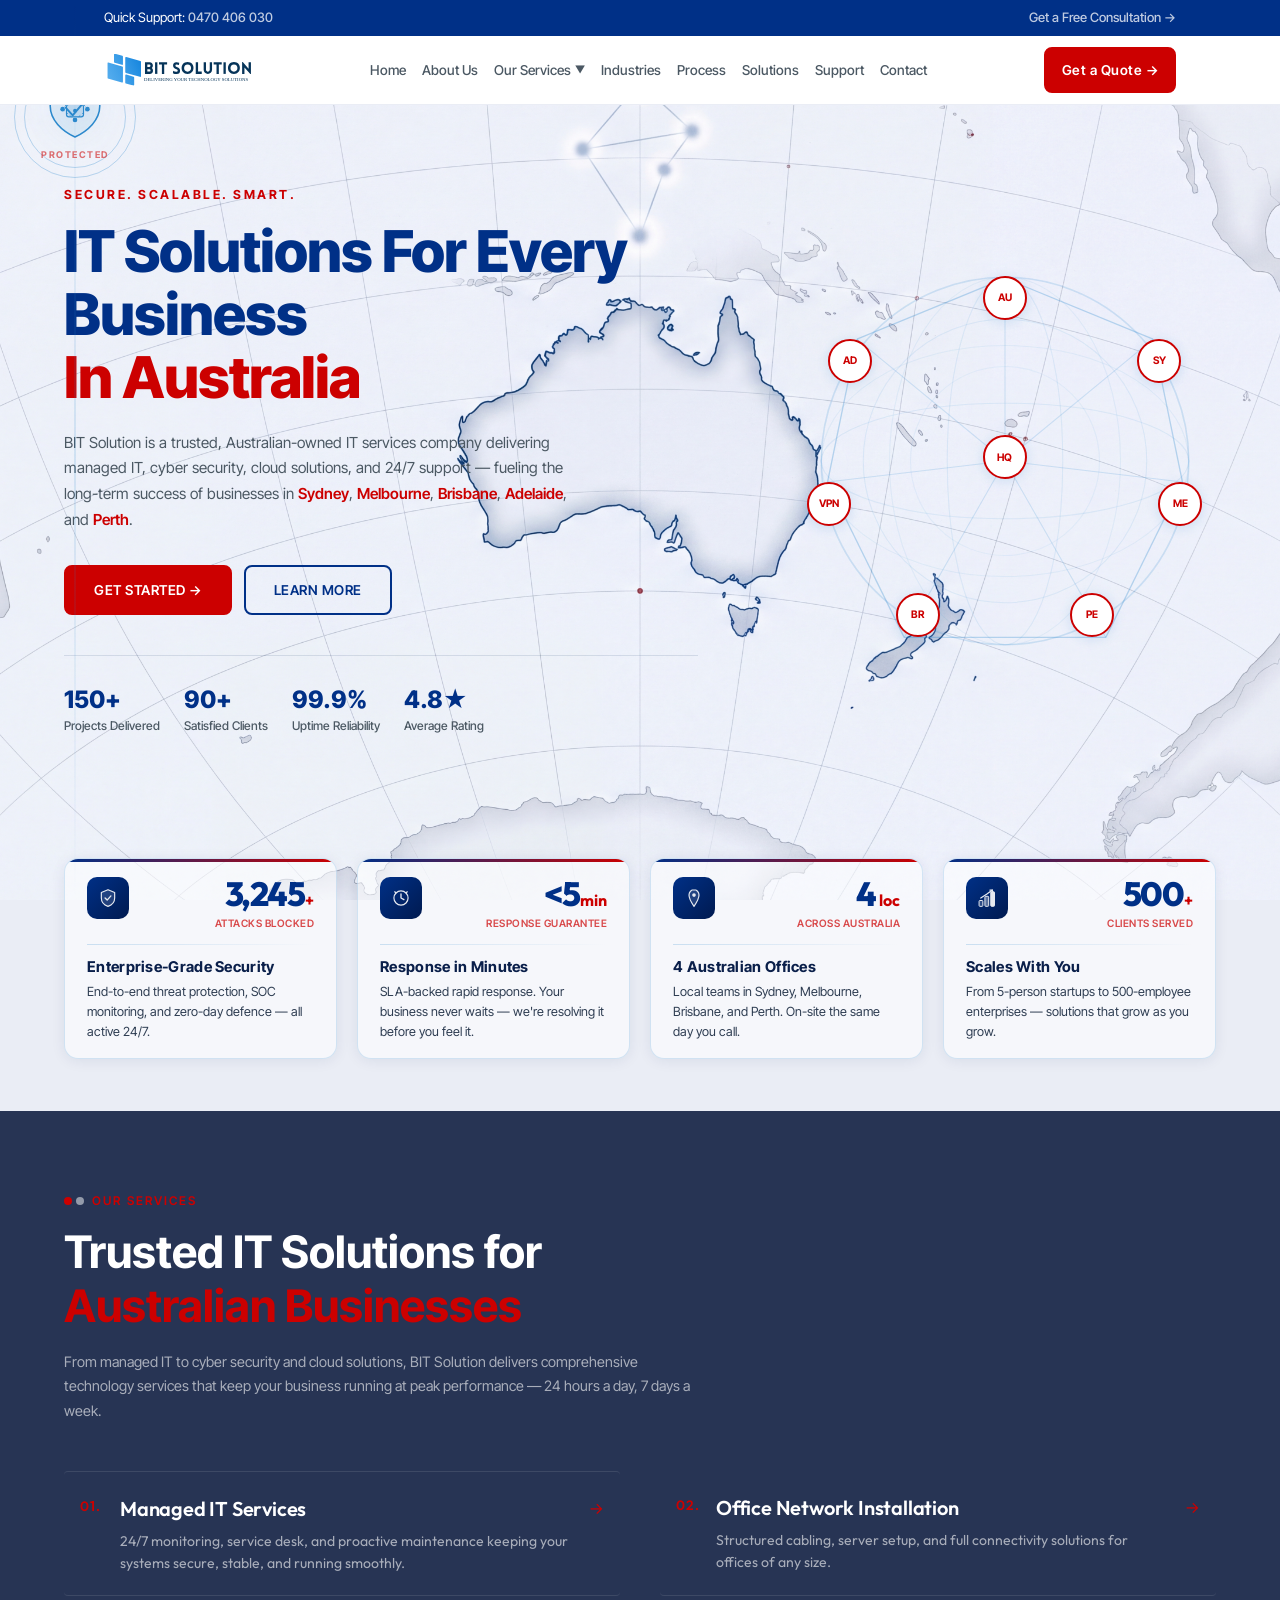
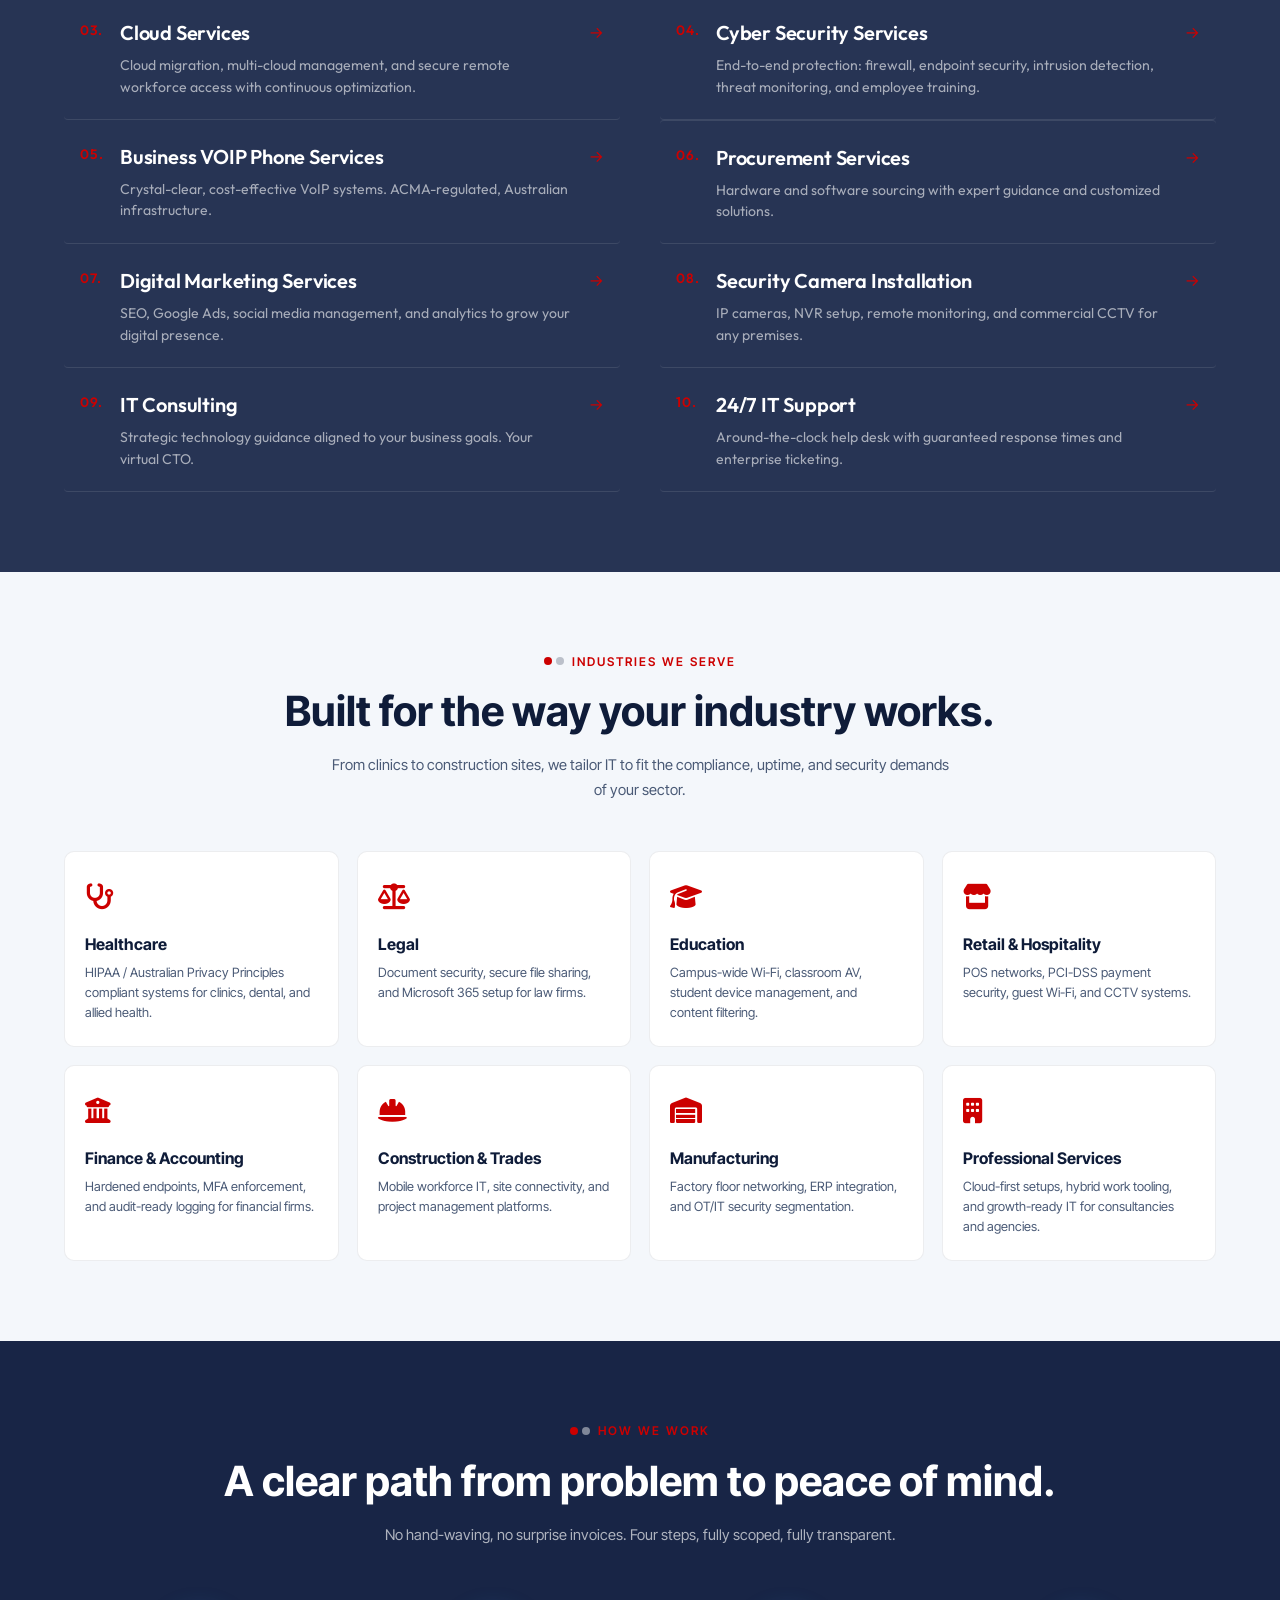
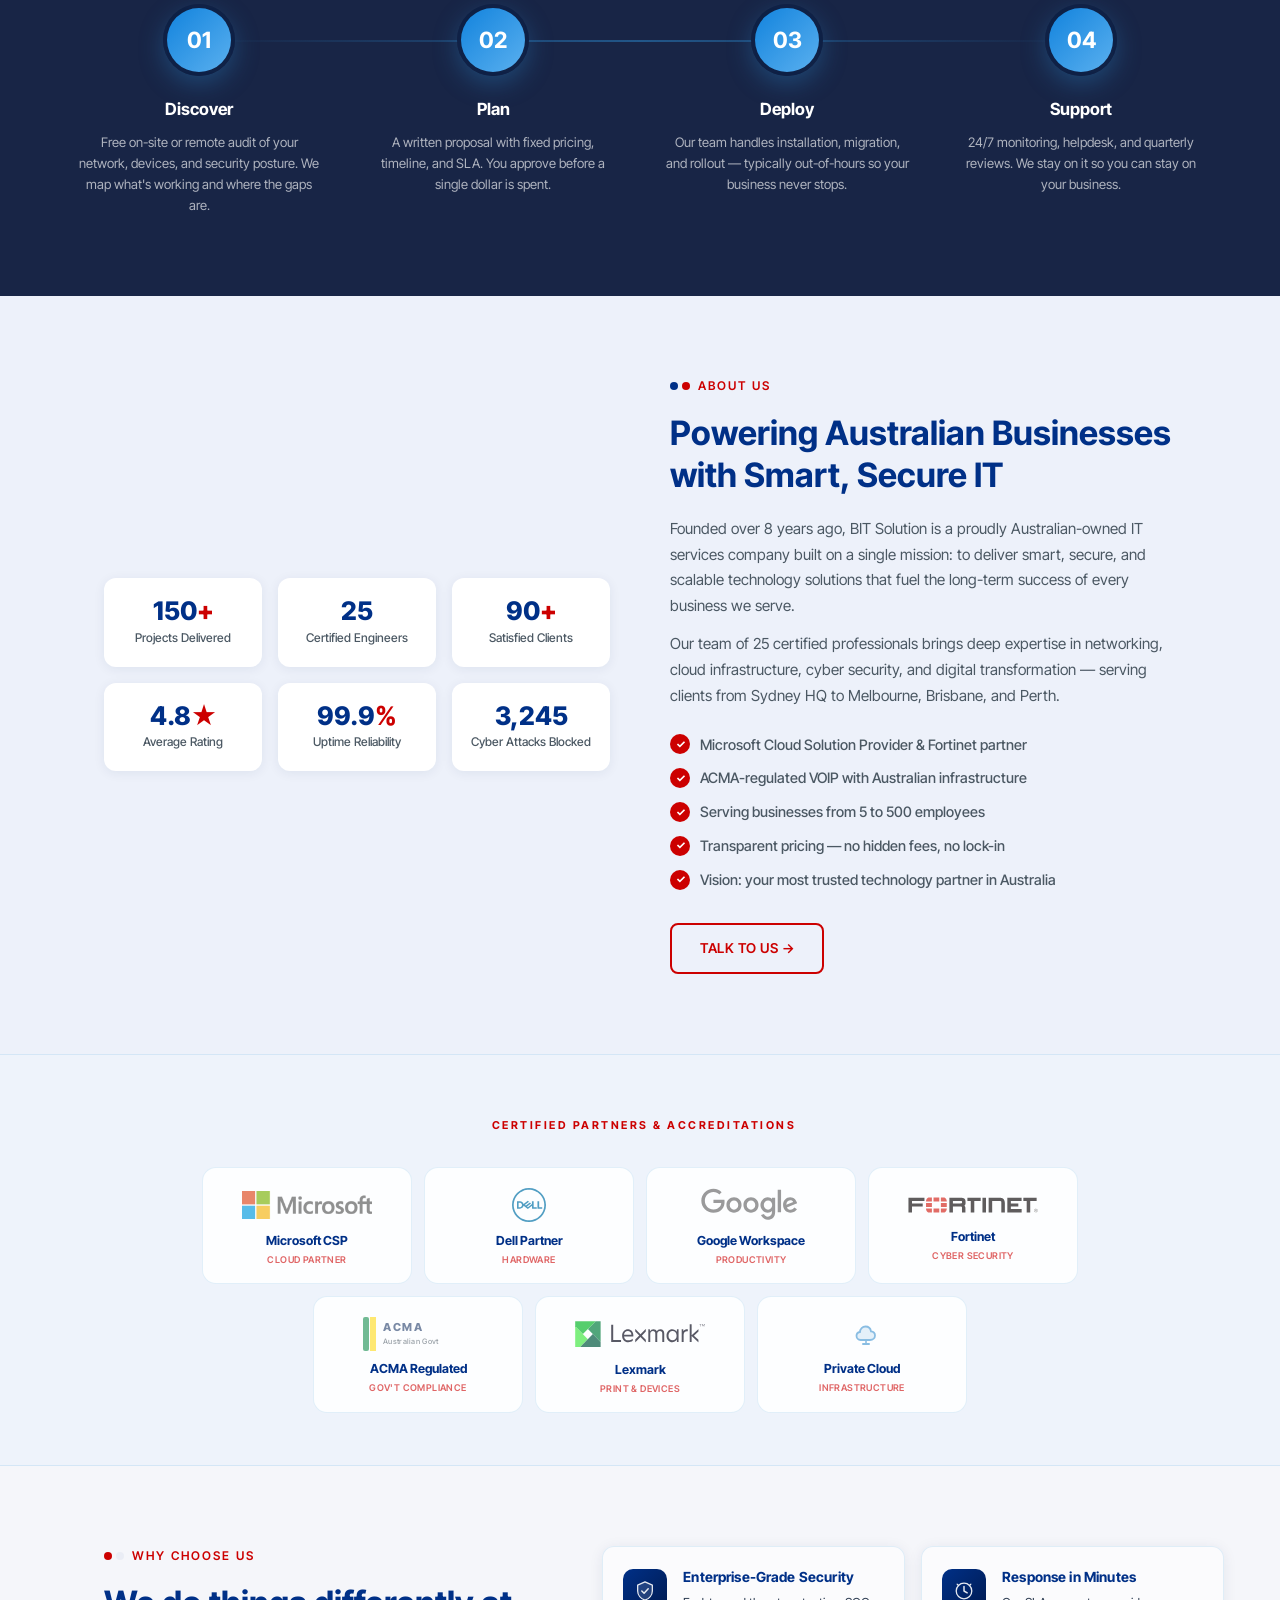
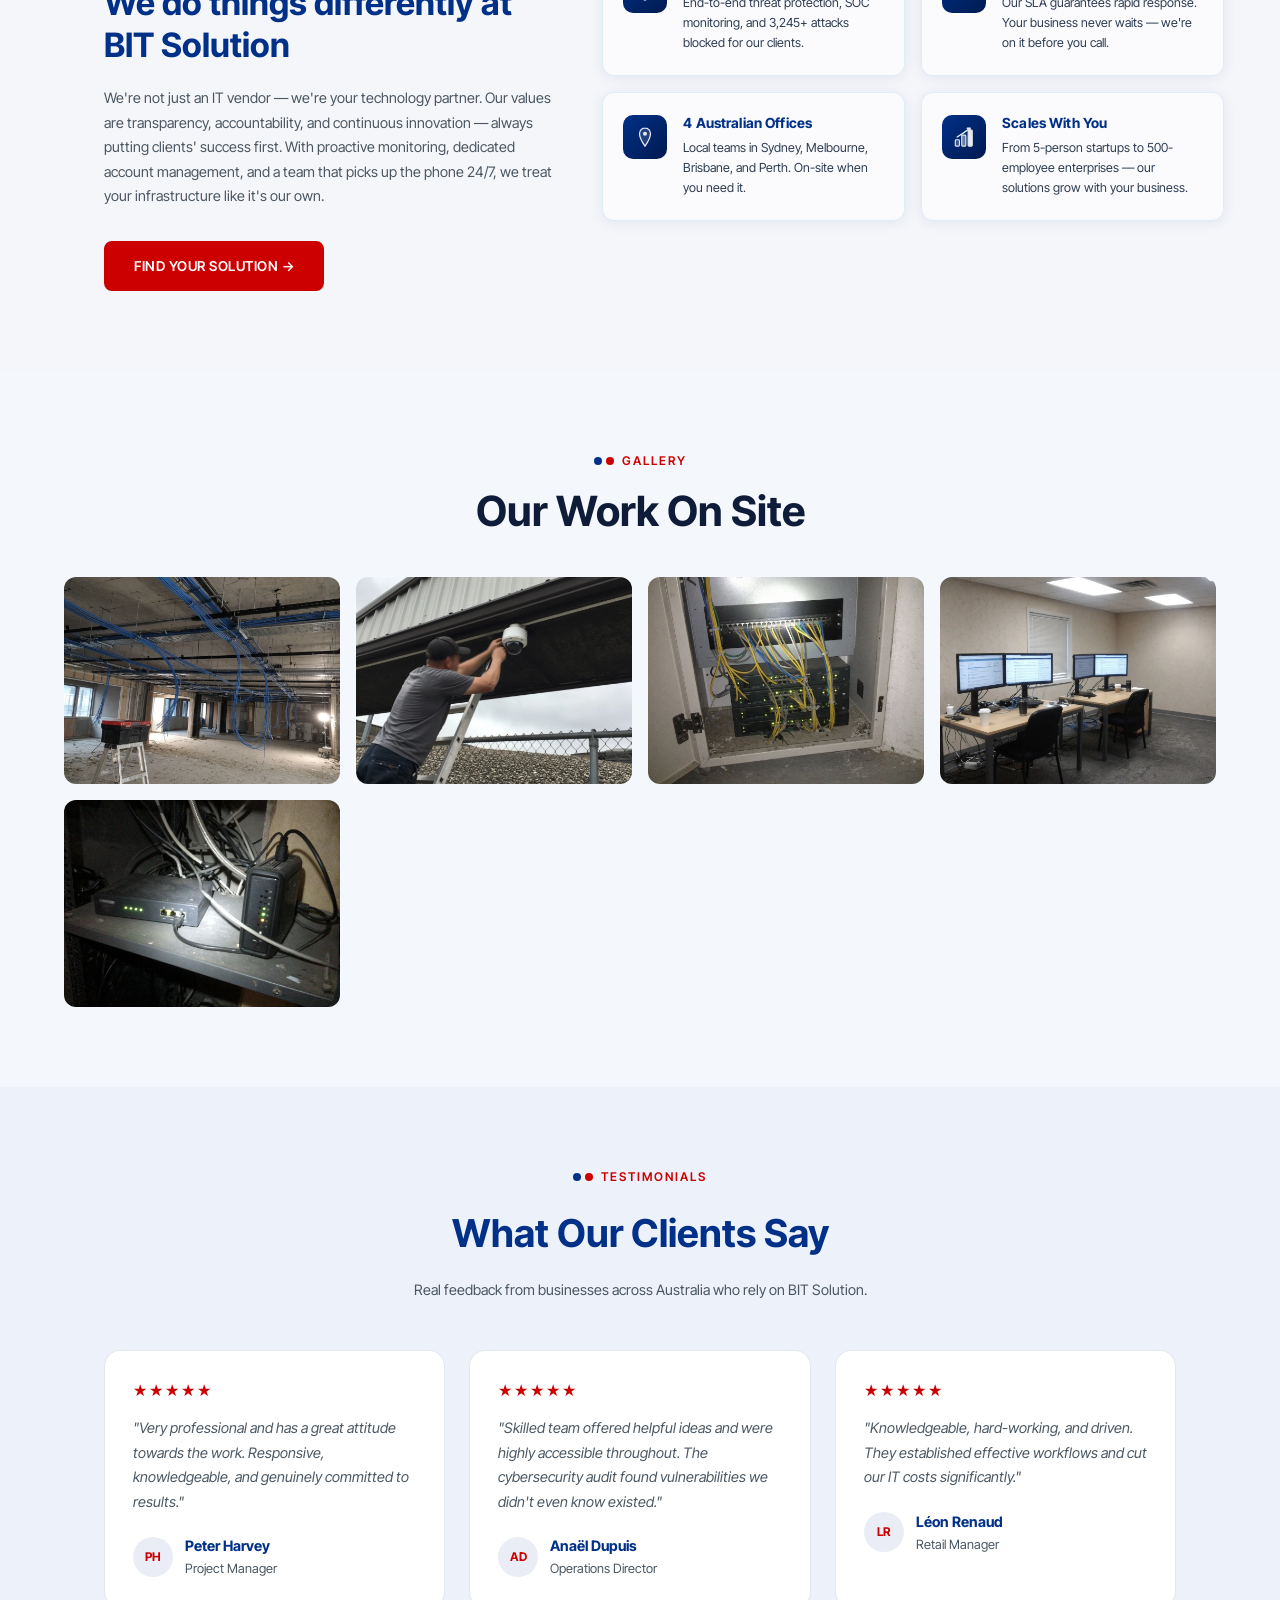
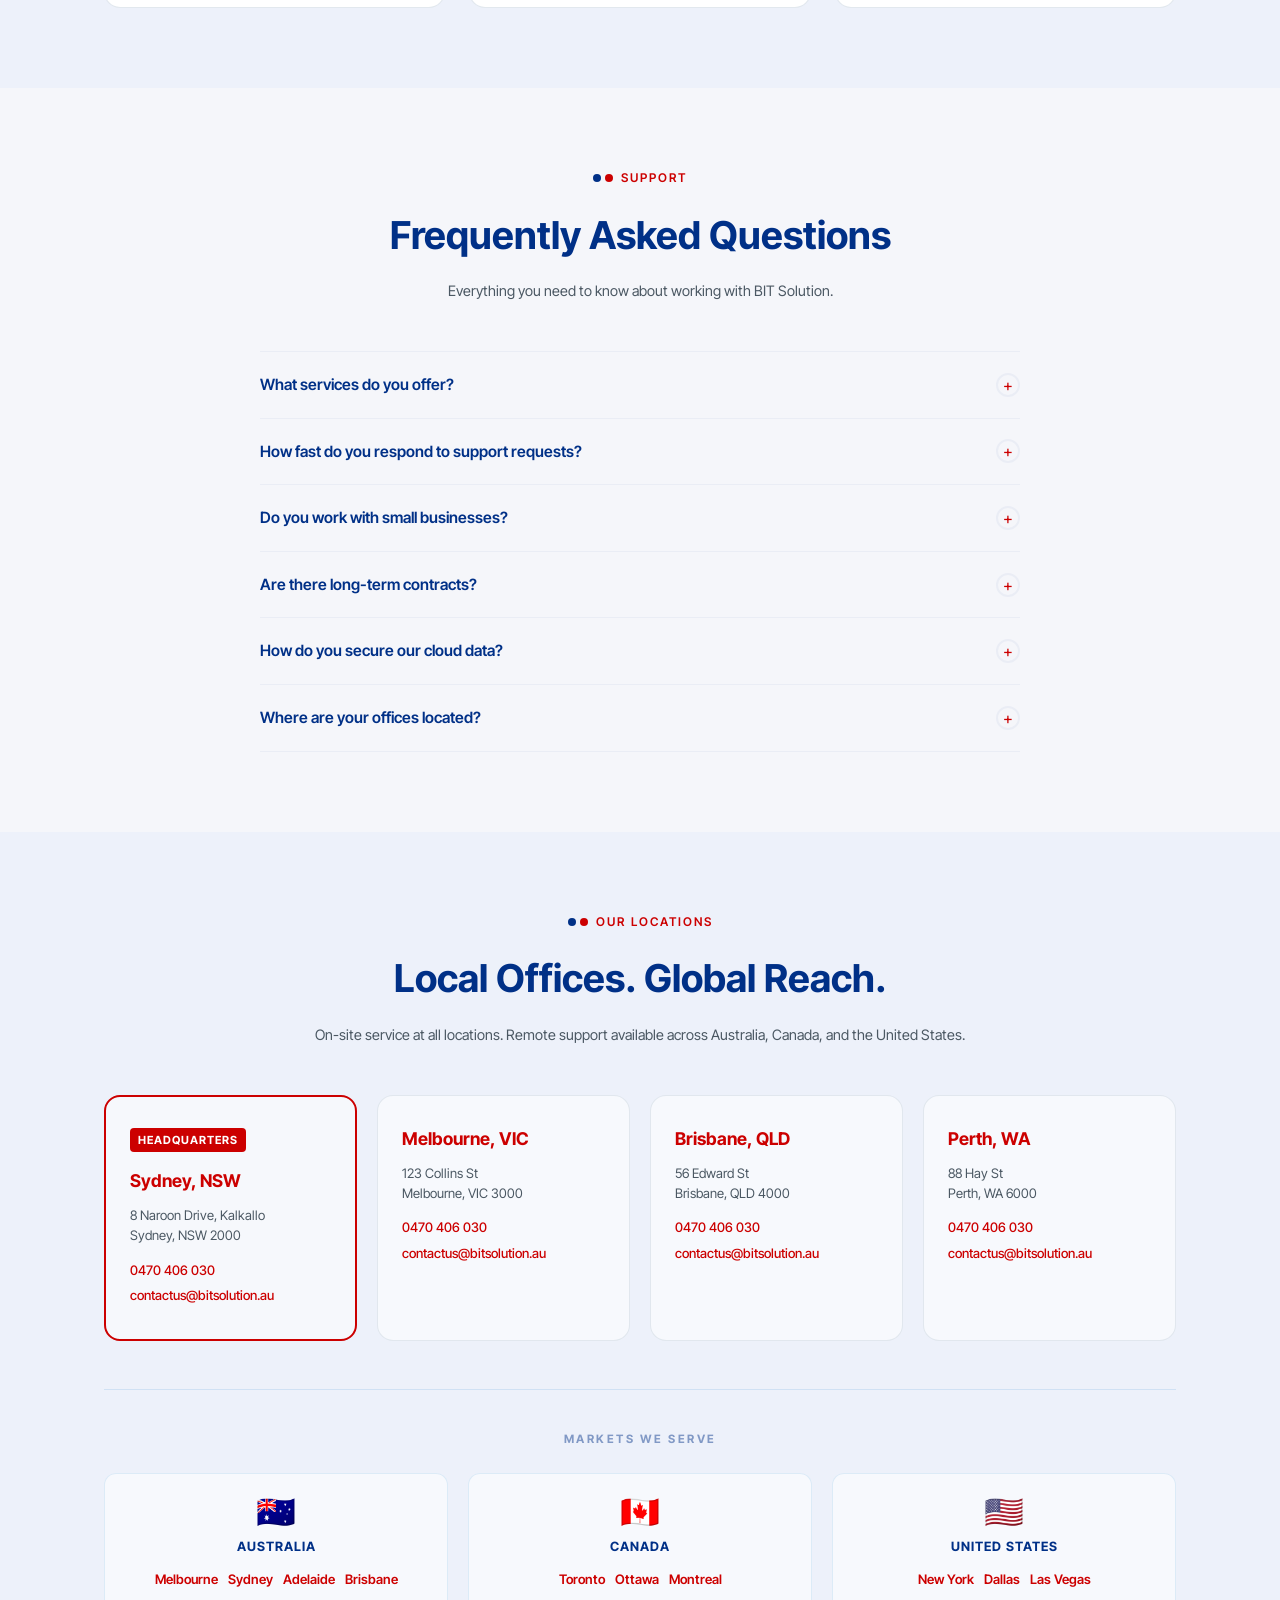
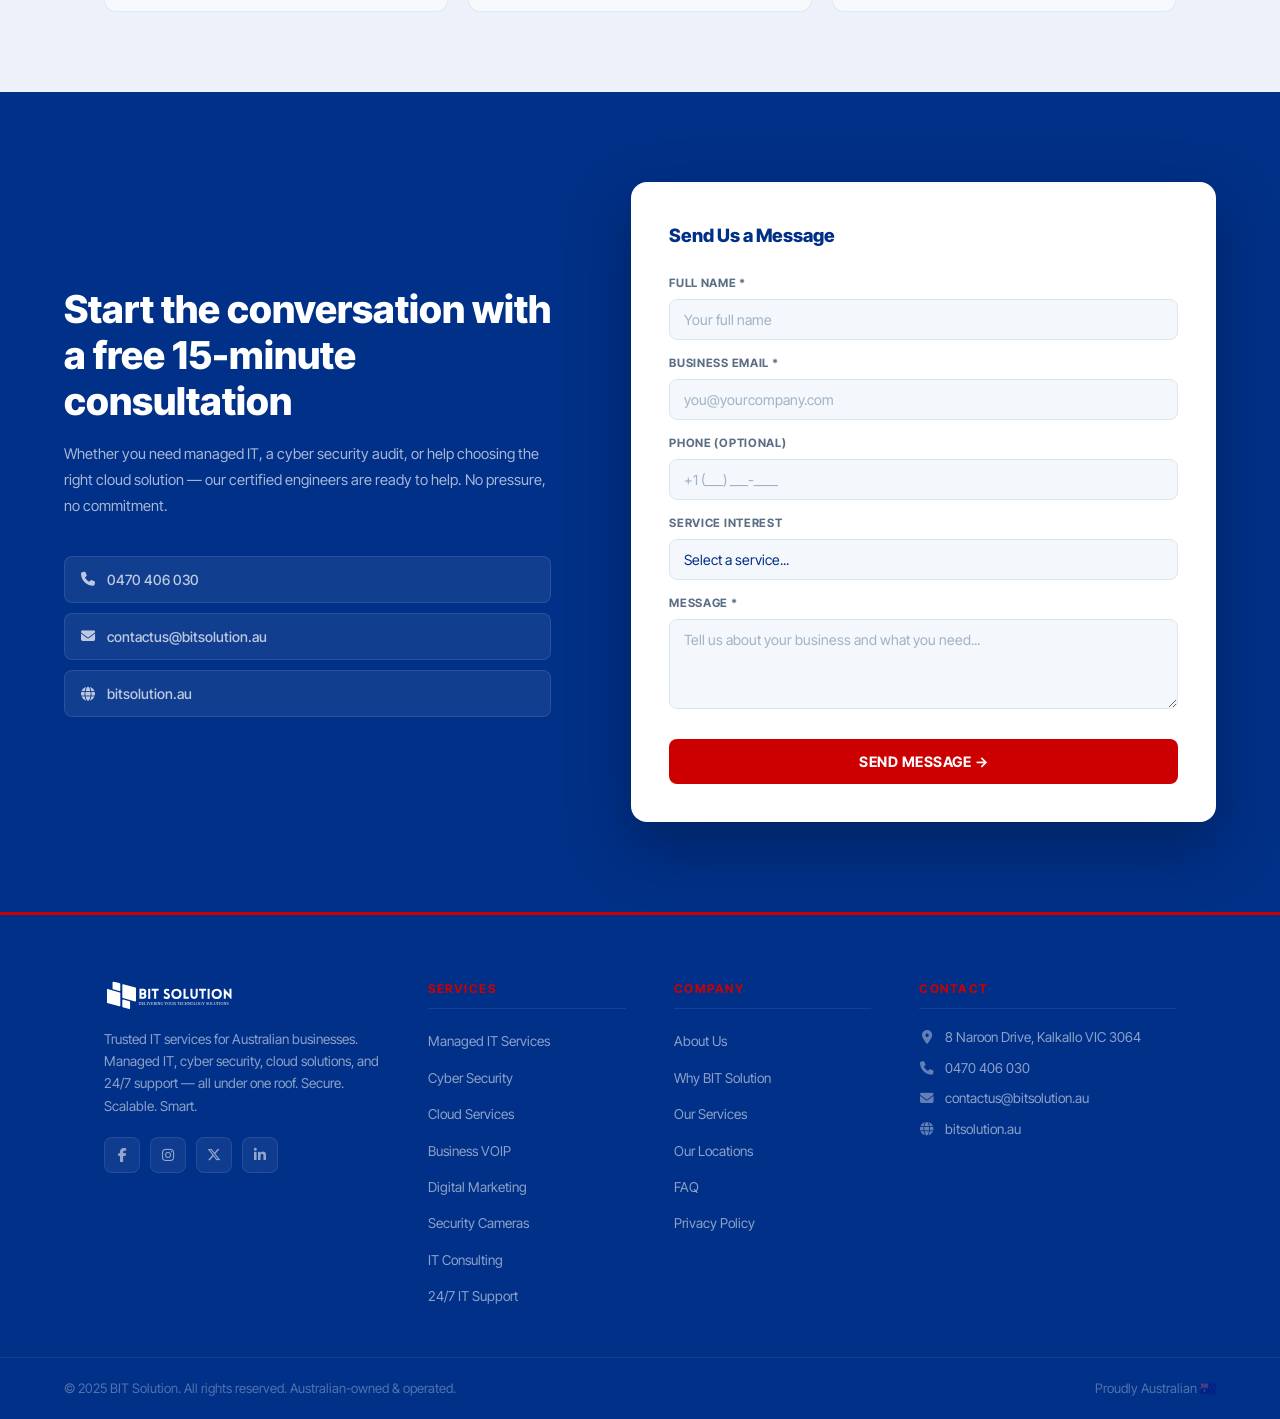
==== commit a71db150: "Gallery: add five on-site work photos (section now shows) Co-Authored-By: Claude Opus 5.5 (1M contex" ====
--- a/index.html
+++ b/index.html
@@ -3365,7 +3365,13 @@
        Add a client as {name: "Client Name", logo: "logos/clients/file.png"} (logo optional; the name shows when it is missing).
        Add a photo as {src: "gallery/file.jpg", alt: "short description"}. Put the image files in logos/clients/ and gallery/. */
     const TRUSTED_CLIENTS = [];
-    const GALLERY_PHOTOS = [];
+    const GALLERY_PHOTOS = [
+      {src: "gallery/structured-cabling-fitout.webp", alt: "Structured network cabling run through an office fit-out"},
+      {src: "gallery/cctv-camera-install.webp", alt: "Technician installing a CCTV dome camera"},
+      {src: "gallery/network-cabinet.webp", alt: "Network cabinet with patch panel and switches"},
+      {src: "gallery/office-workstations.webp", alt: "Dual-monitor office workstations set up and running"},
+      {src: "gallery/internet-modem-setup.webp", alt: "Internet modem and router install"}
+    ];
 
     (function () {
       function shuffle(a) { a = a.slice(); for (let i = a.length - 1; i > 0; i--) { const j = Math.floor(Math.random() * (i + 1)); [a[i], a[j]] = [a[j], a[i]]; } return a; }
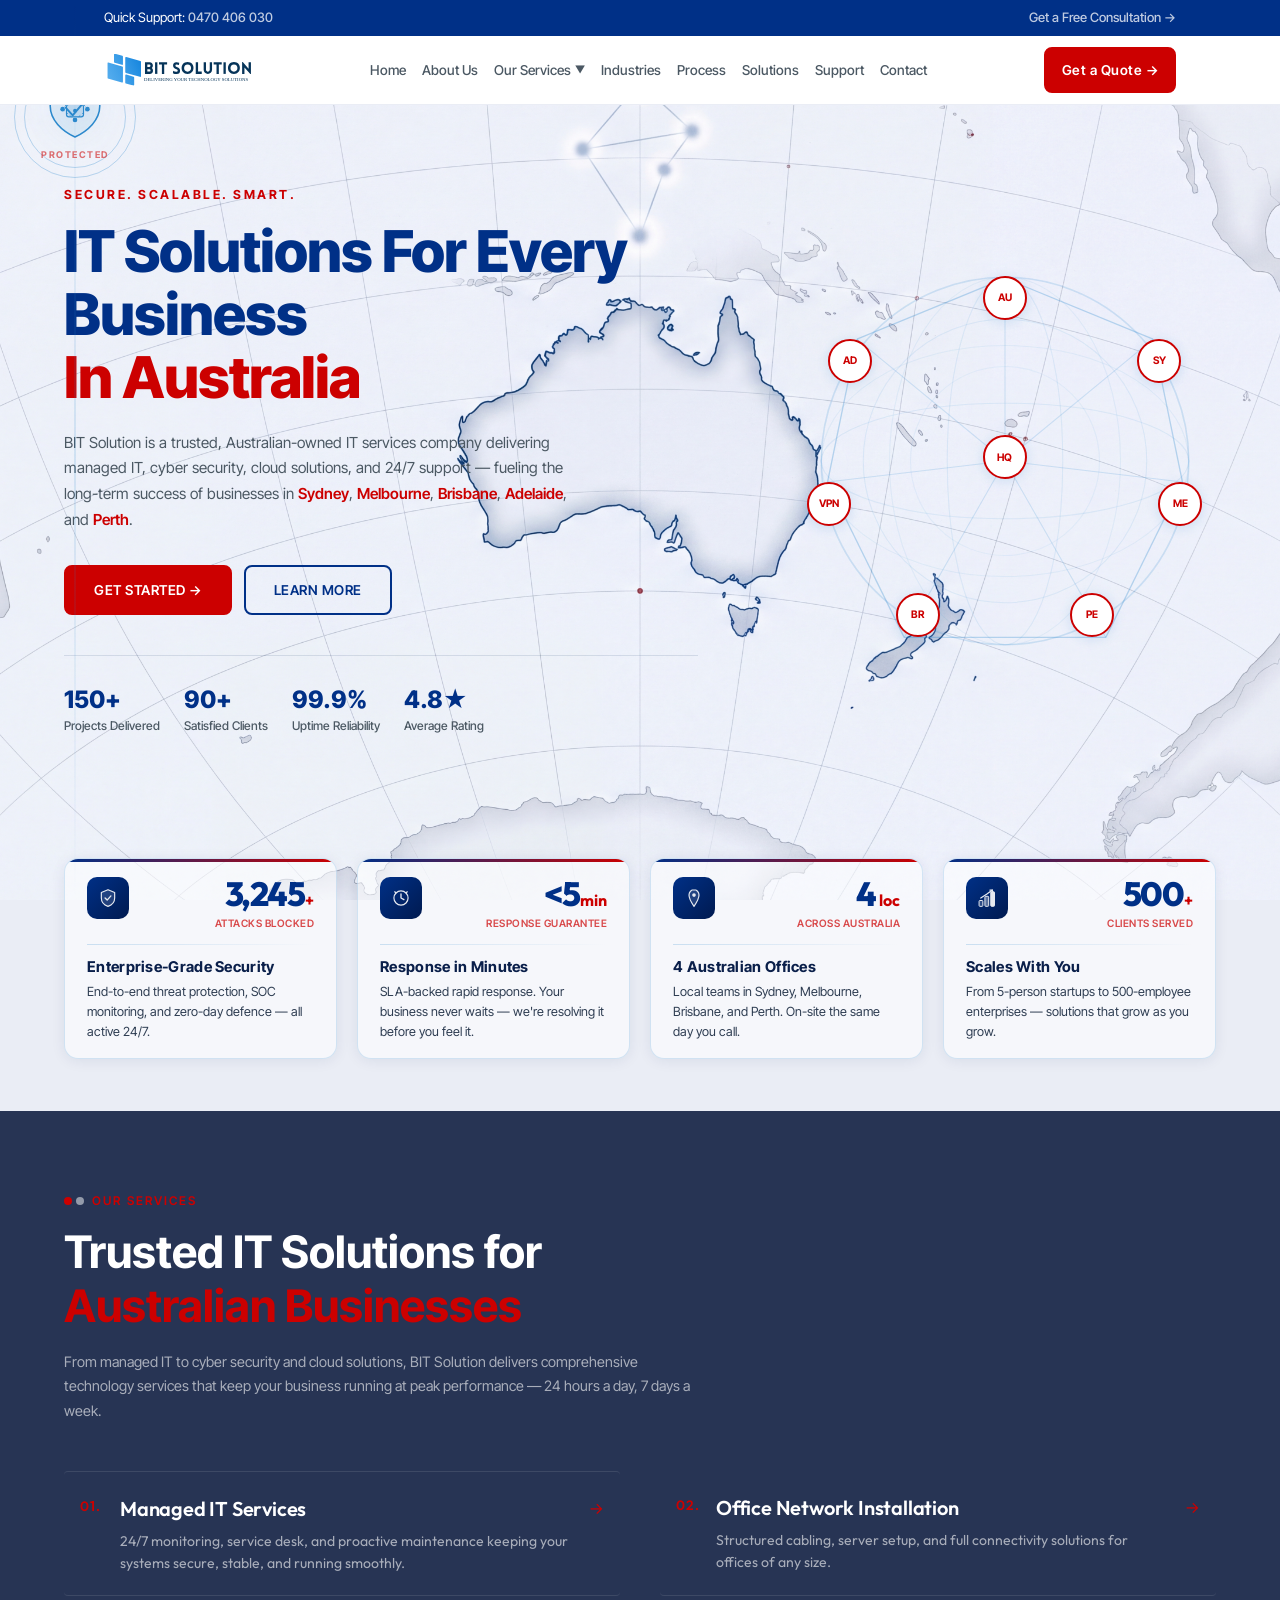
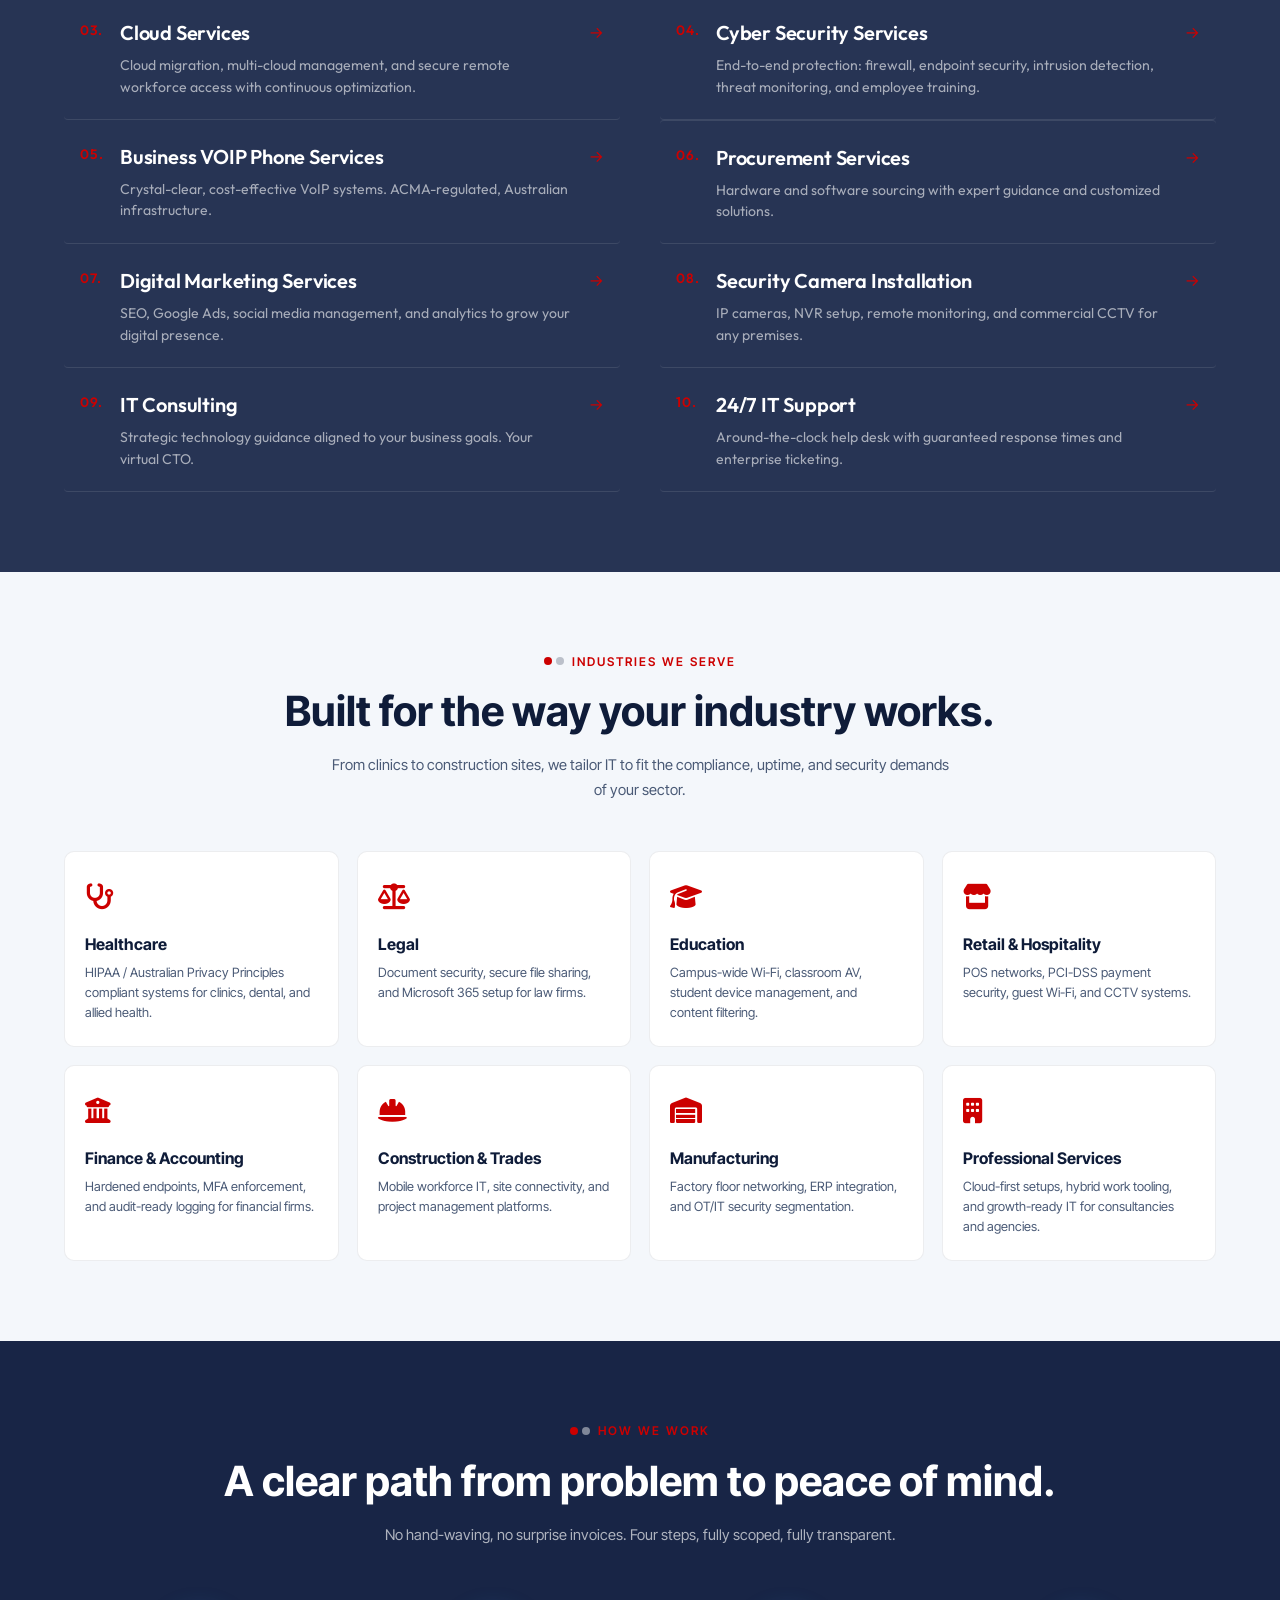
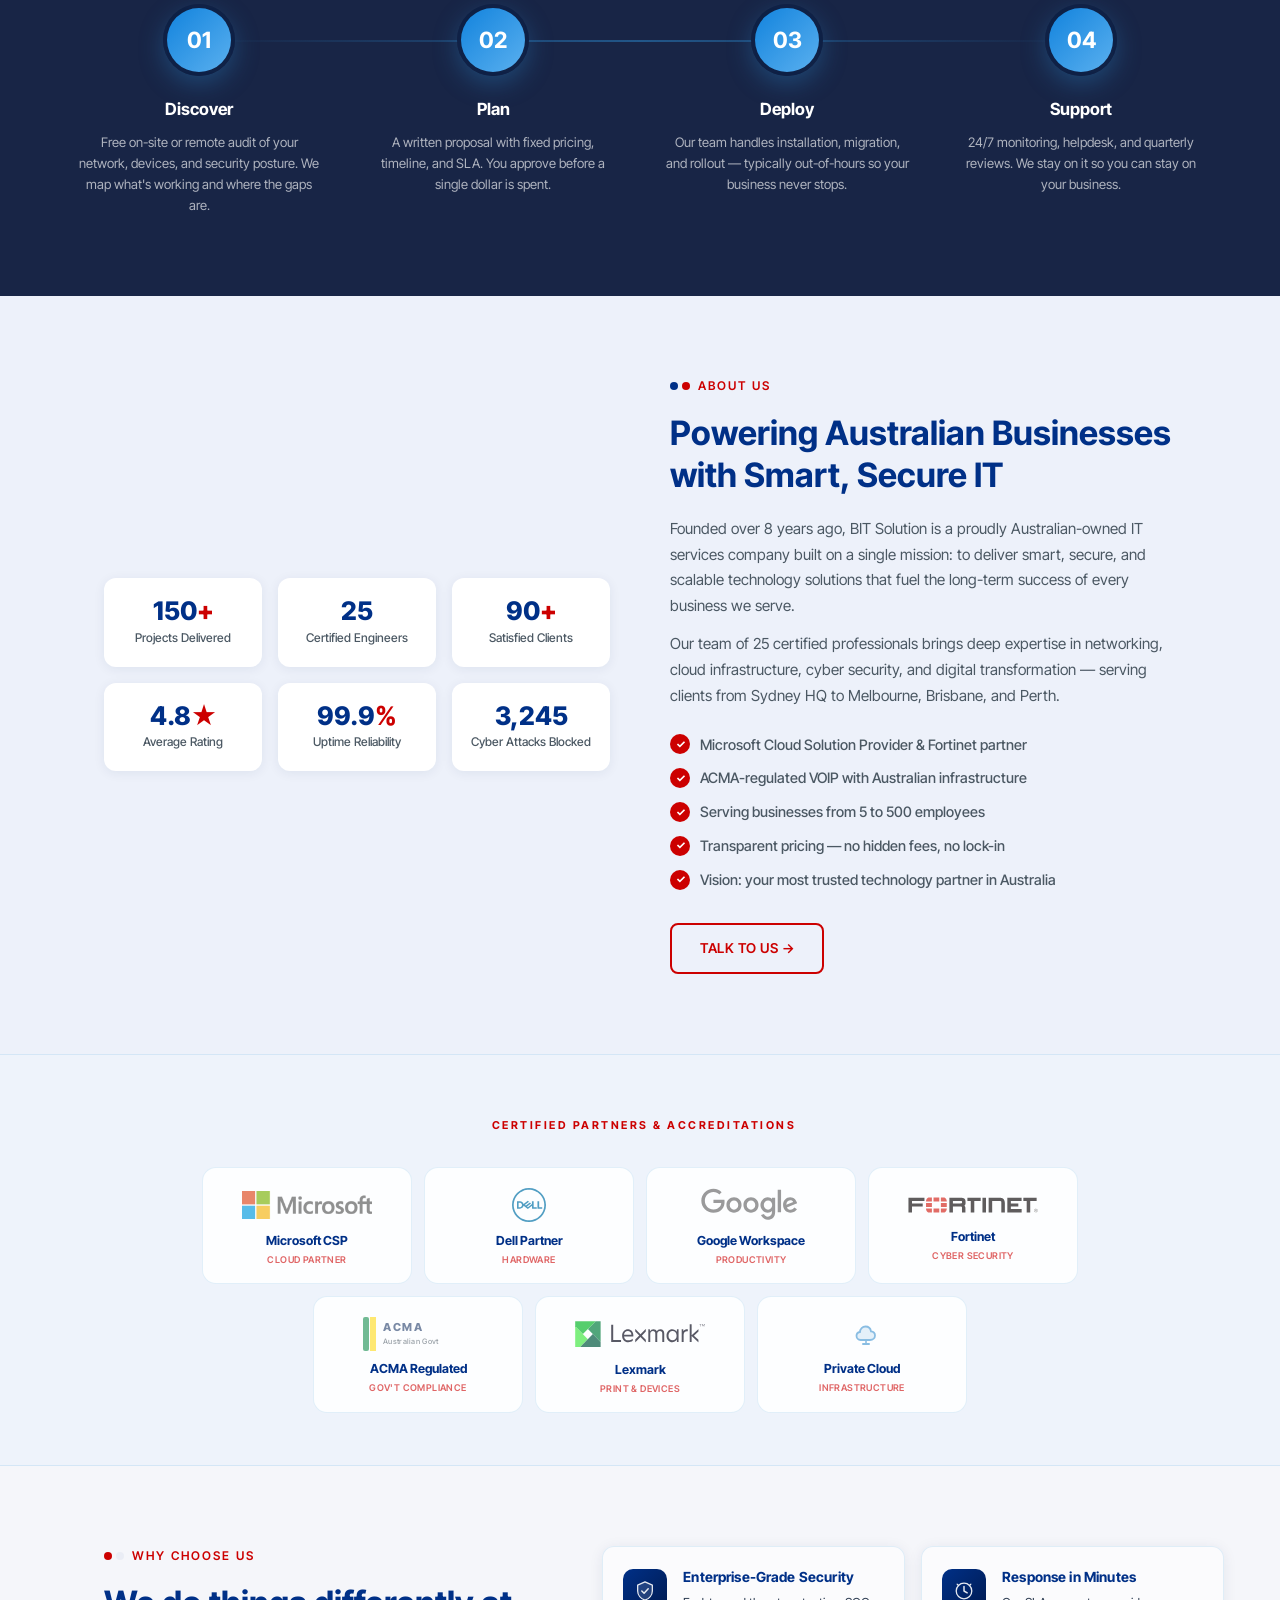
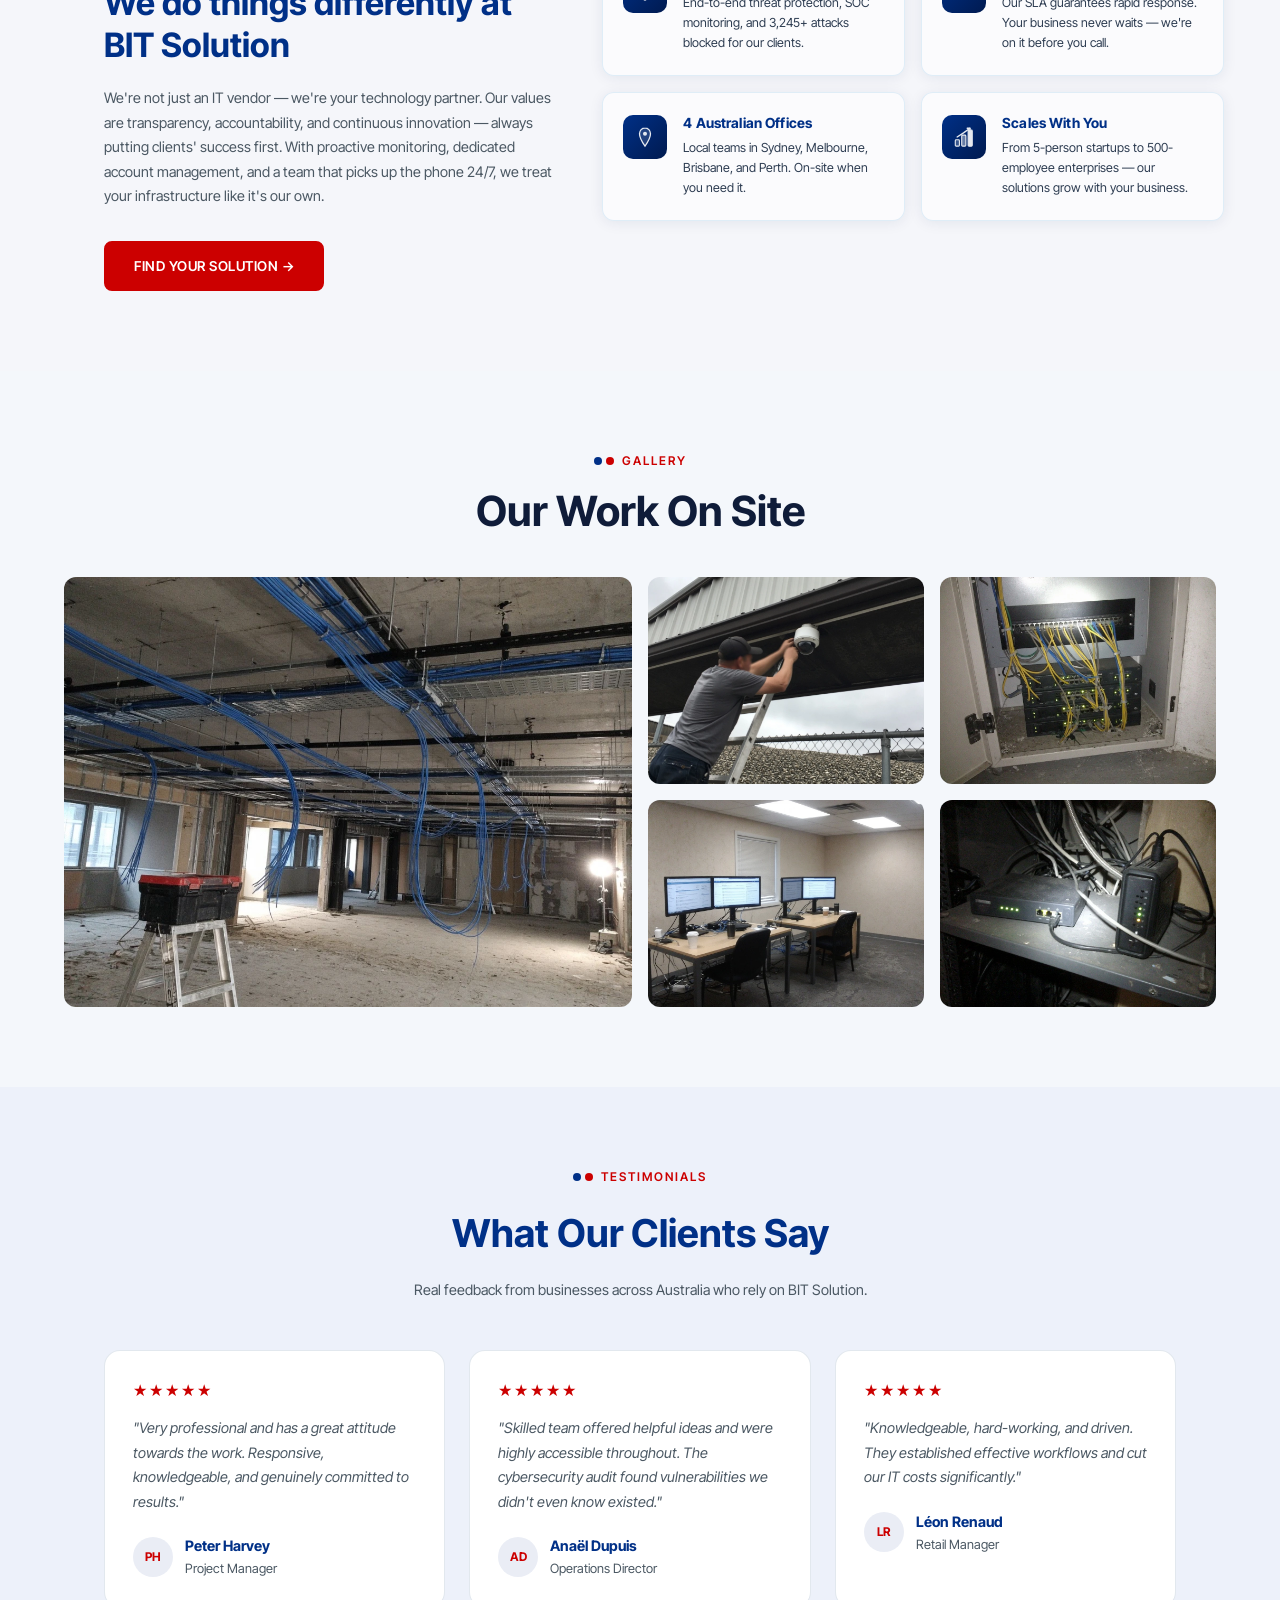
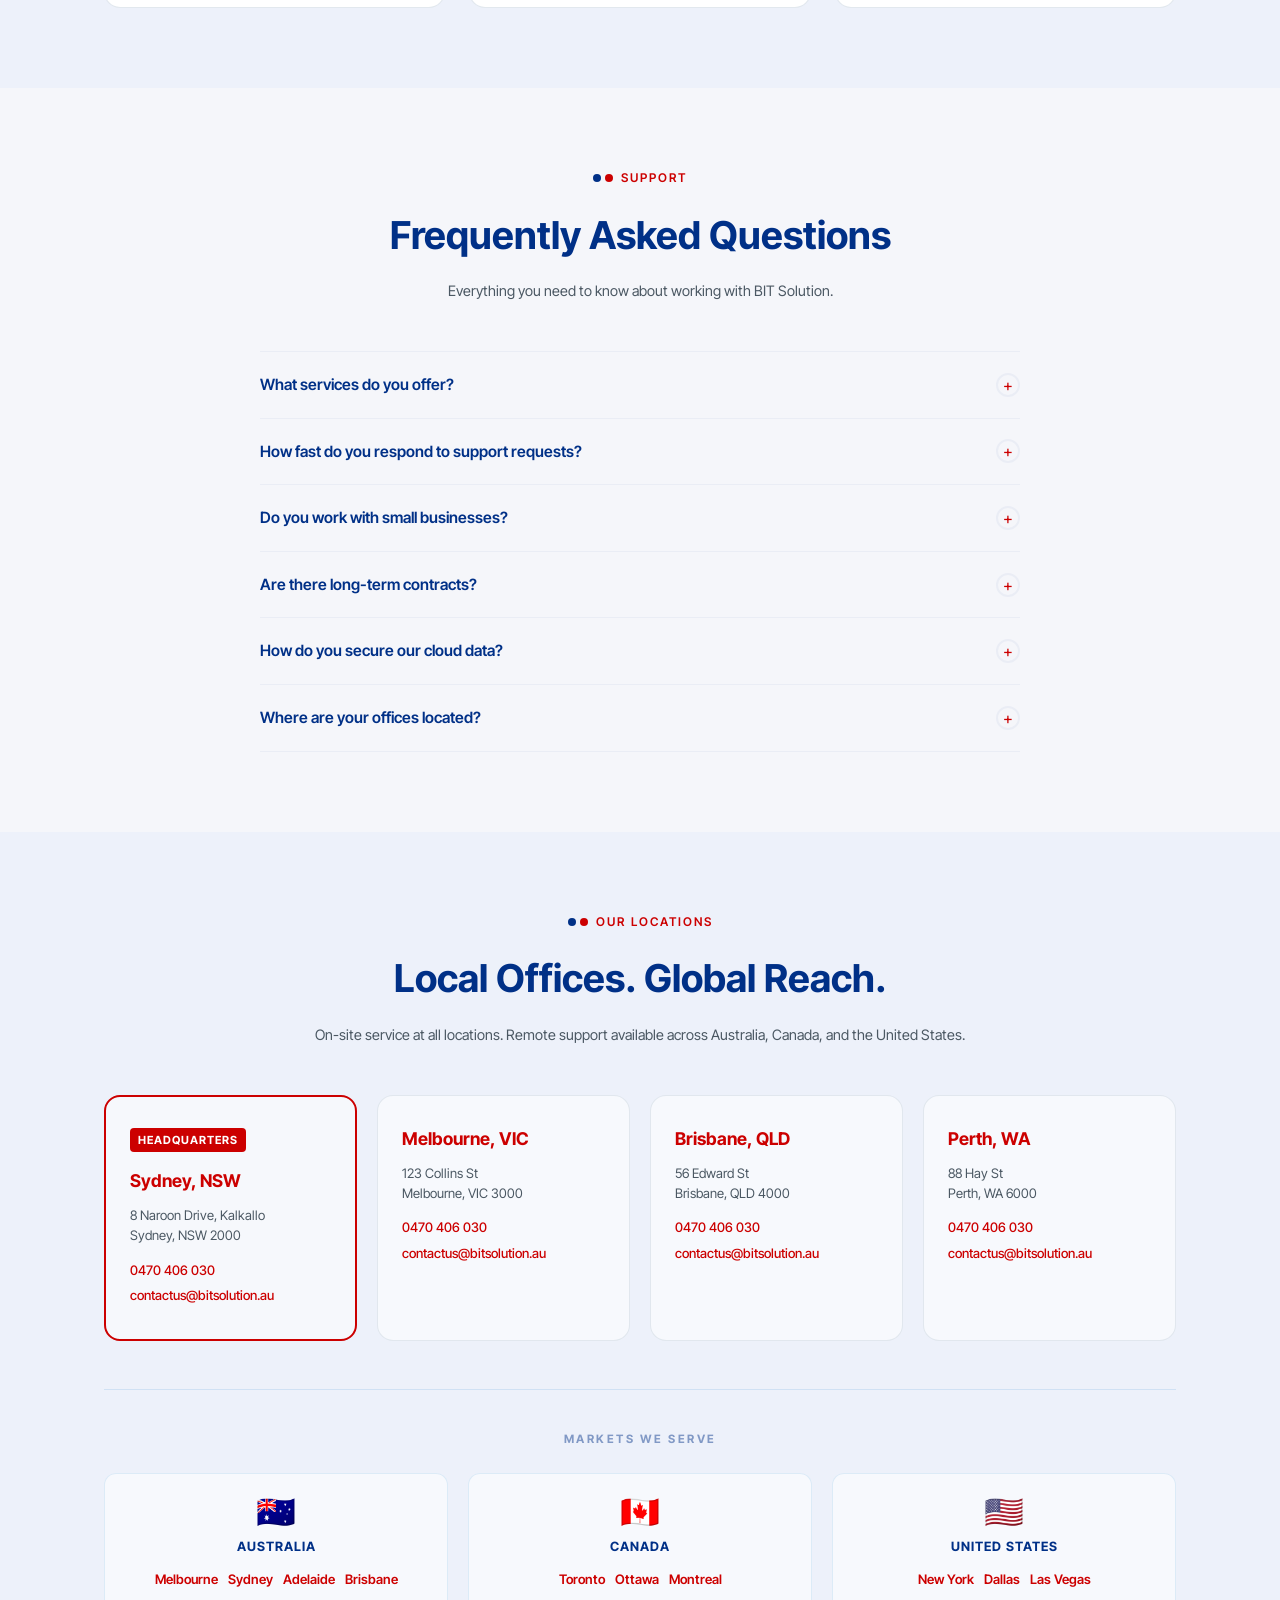
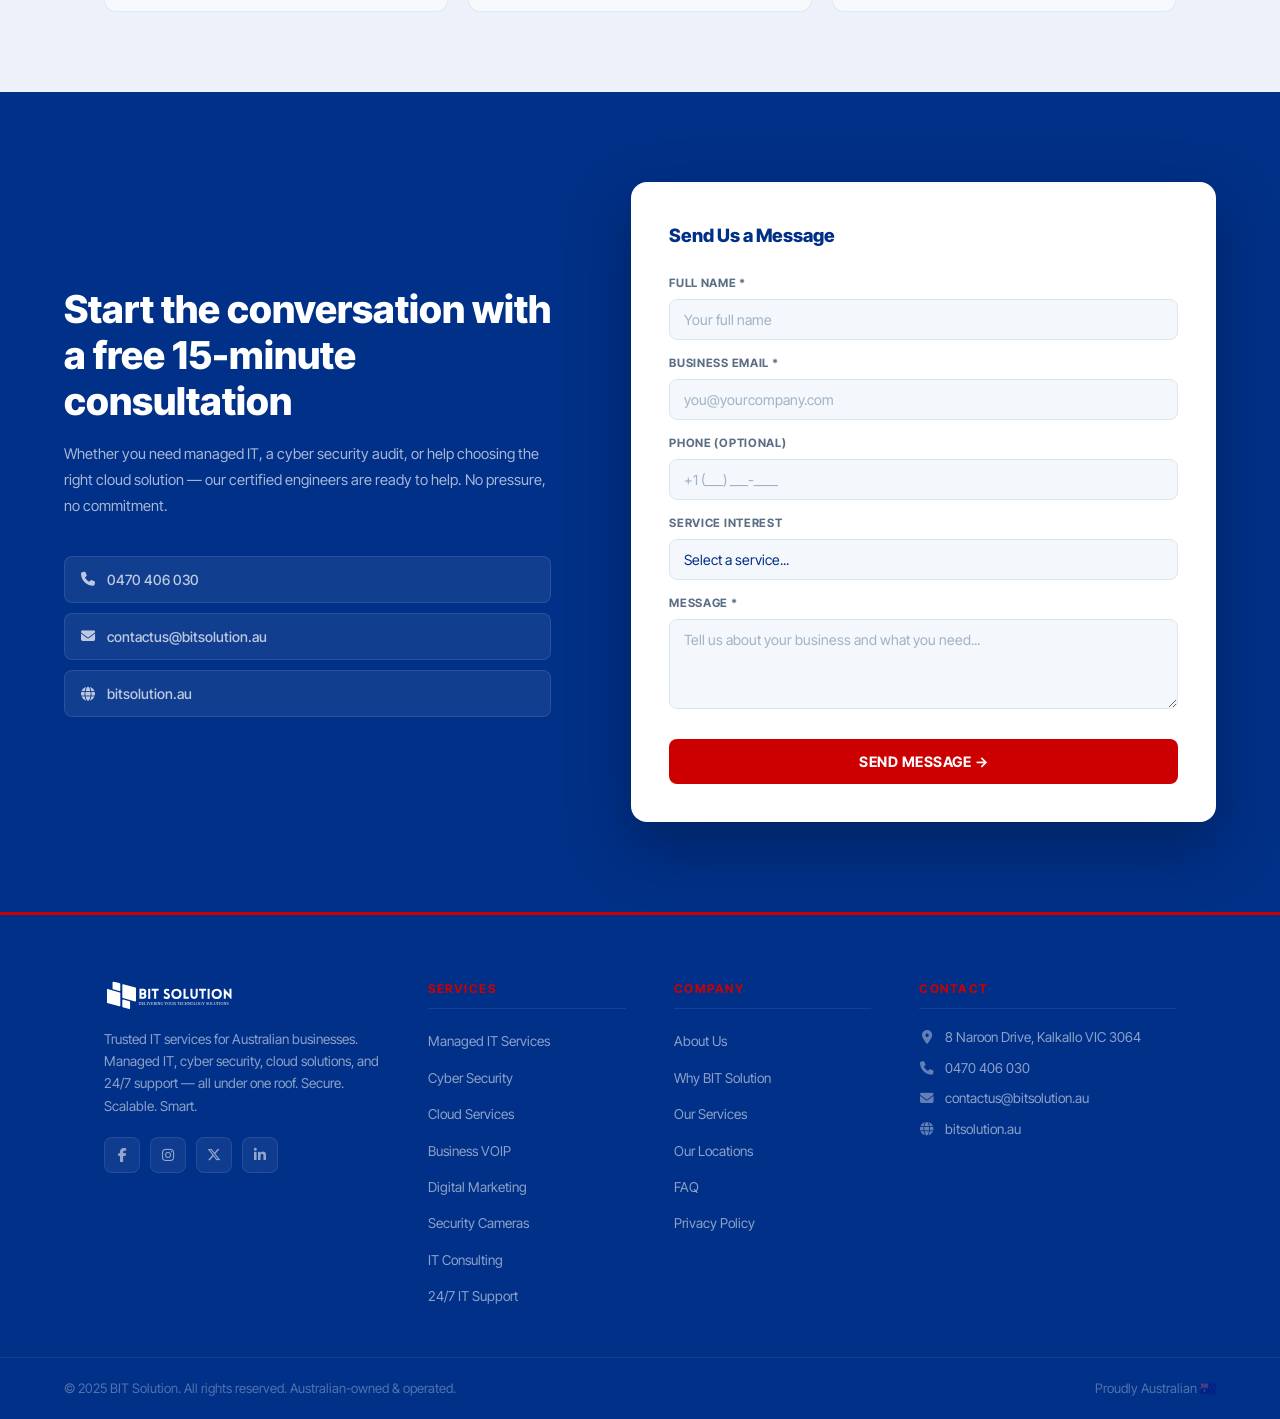
==== commit d5344ef8: "Gallery: feature the first photo large on desktop Co-Authored-By: Claude Opus 5.5 (1M context) <nore" ====
--- a/index.html
+++ b/index.html
@@ -1822,6 +1822,10 @@
     .gallery-grid figure { margin: 0; border-radius: 12px; overflow: hidden; background: #dde3ee; aspect-ratio: 4 / 3; }
     .gallery-grid img { width: 100%; height: 100%; object-fit: cover; display: block; transition: transform .4s; }
     .gallery-grid figure:hover img { transform: scale(1.04); }
+    @media (min-width: 900px) {
+      .gallery-grid { grid-template-columns: repeat(4, 1fr); }
+      .gallery-grid figure:first-child { grid-column: span 2; grid-row: span 2; aspect-ratio: auto; }
+    }
 
   </style>
 </head>
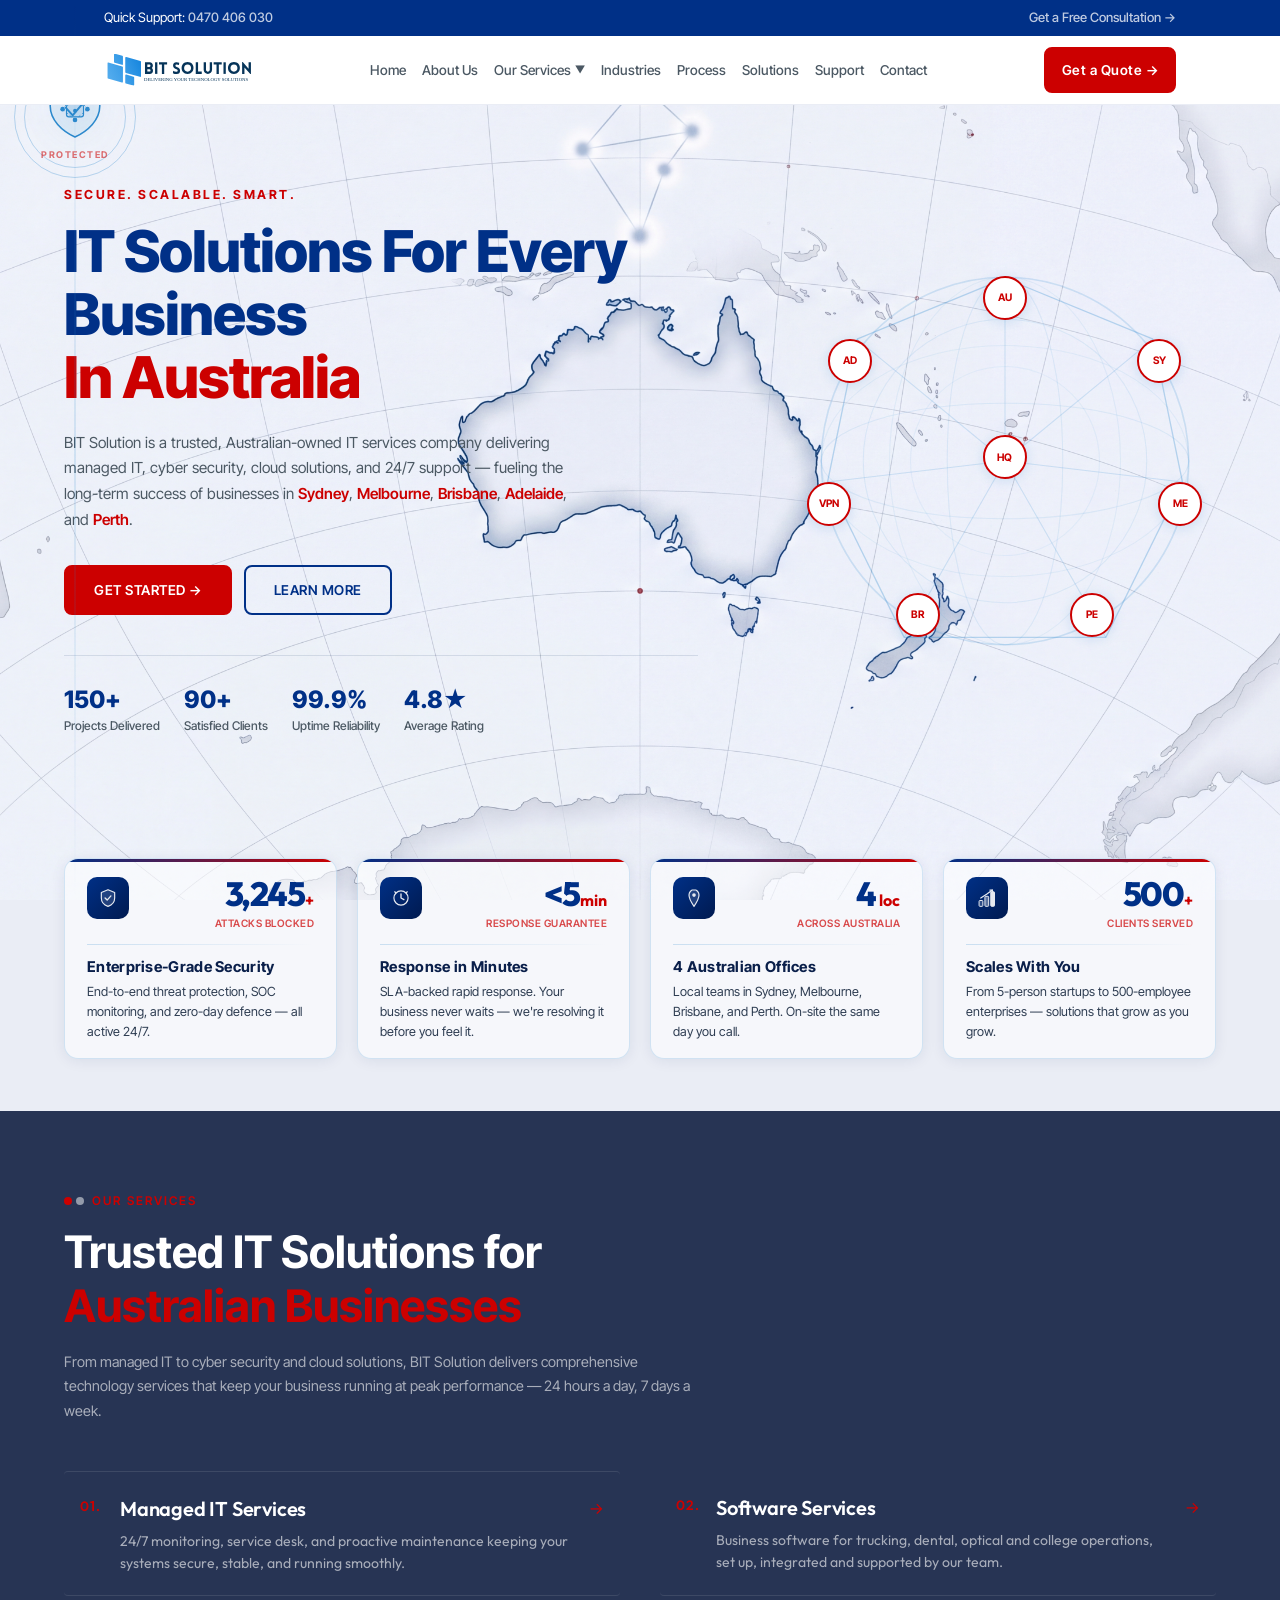
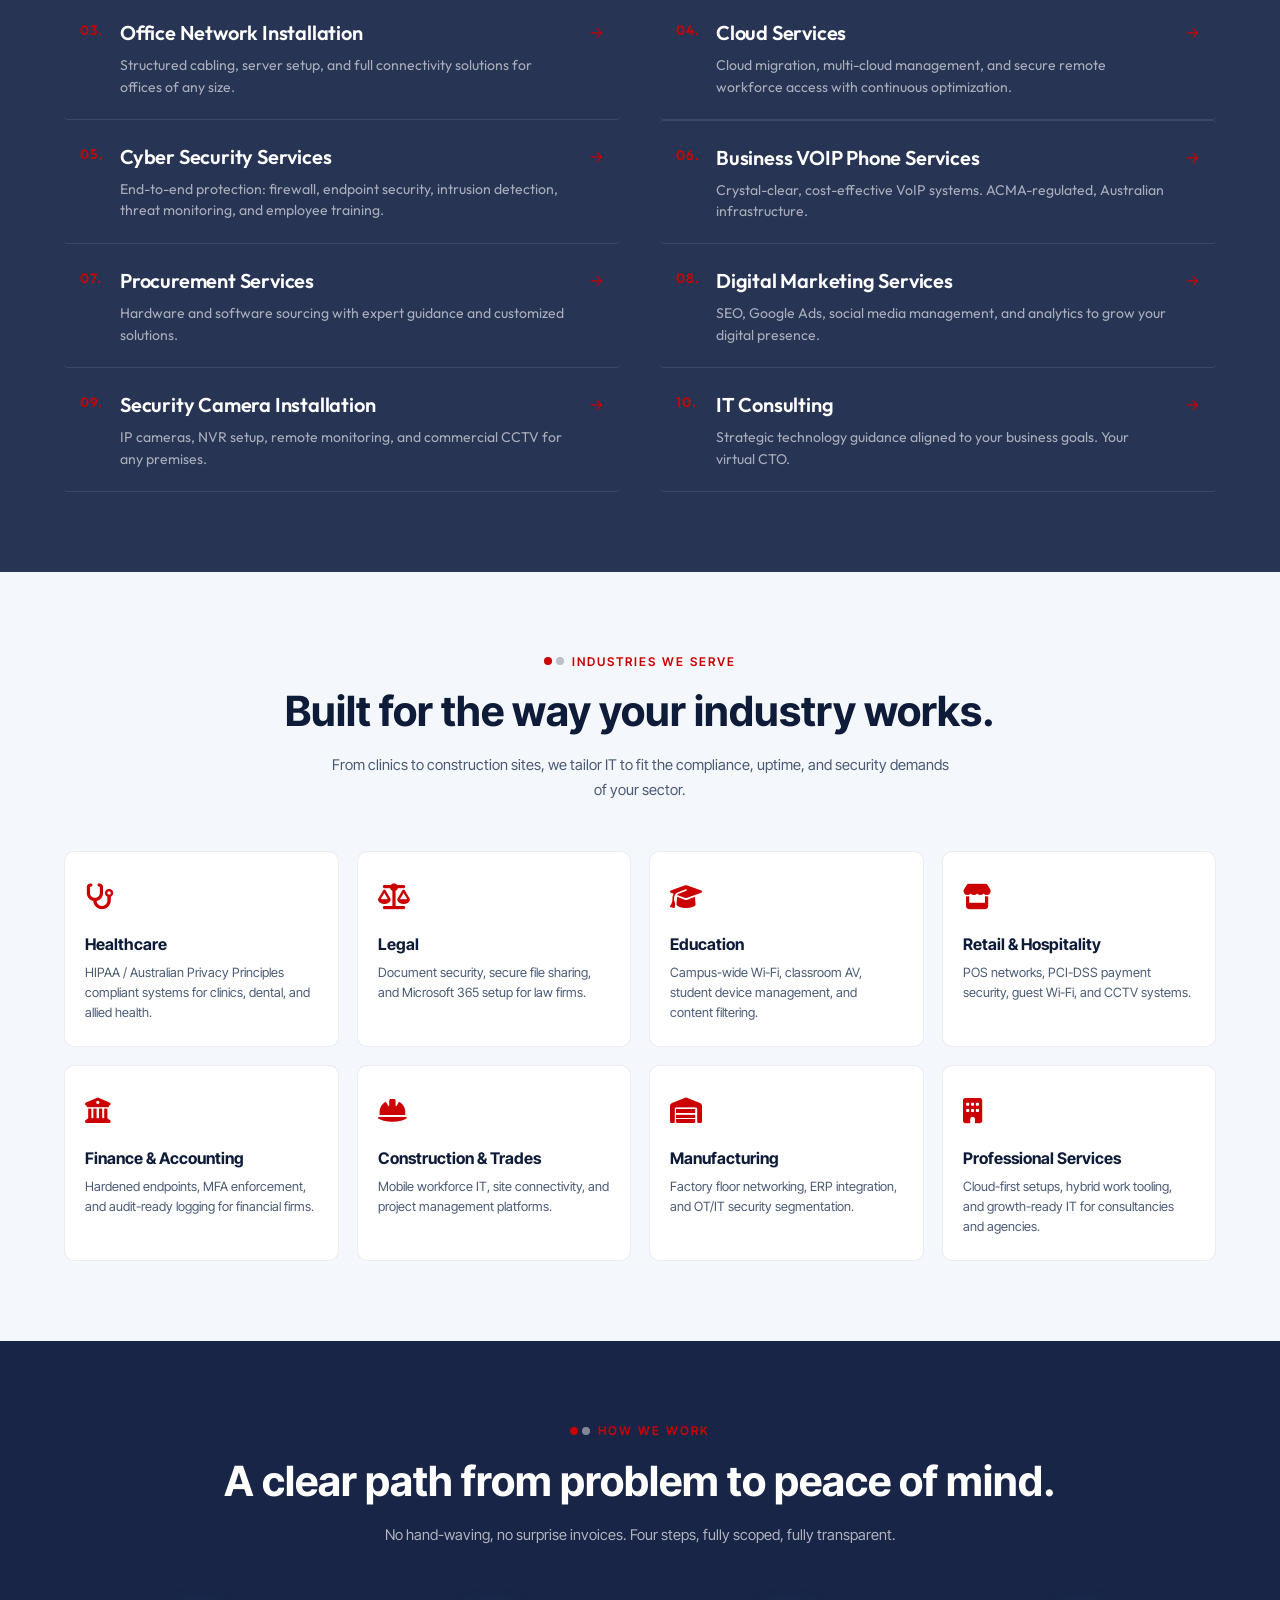
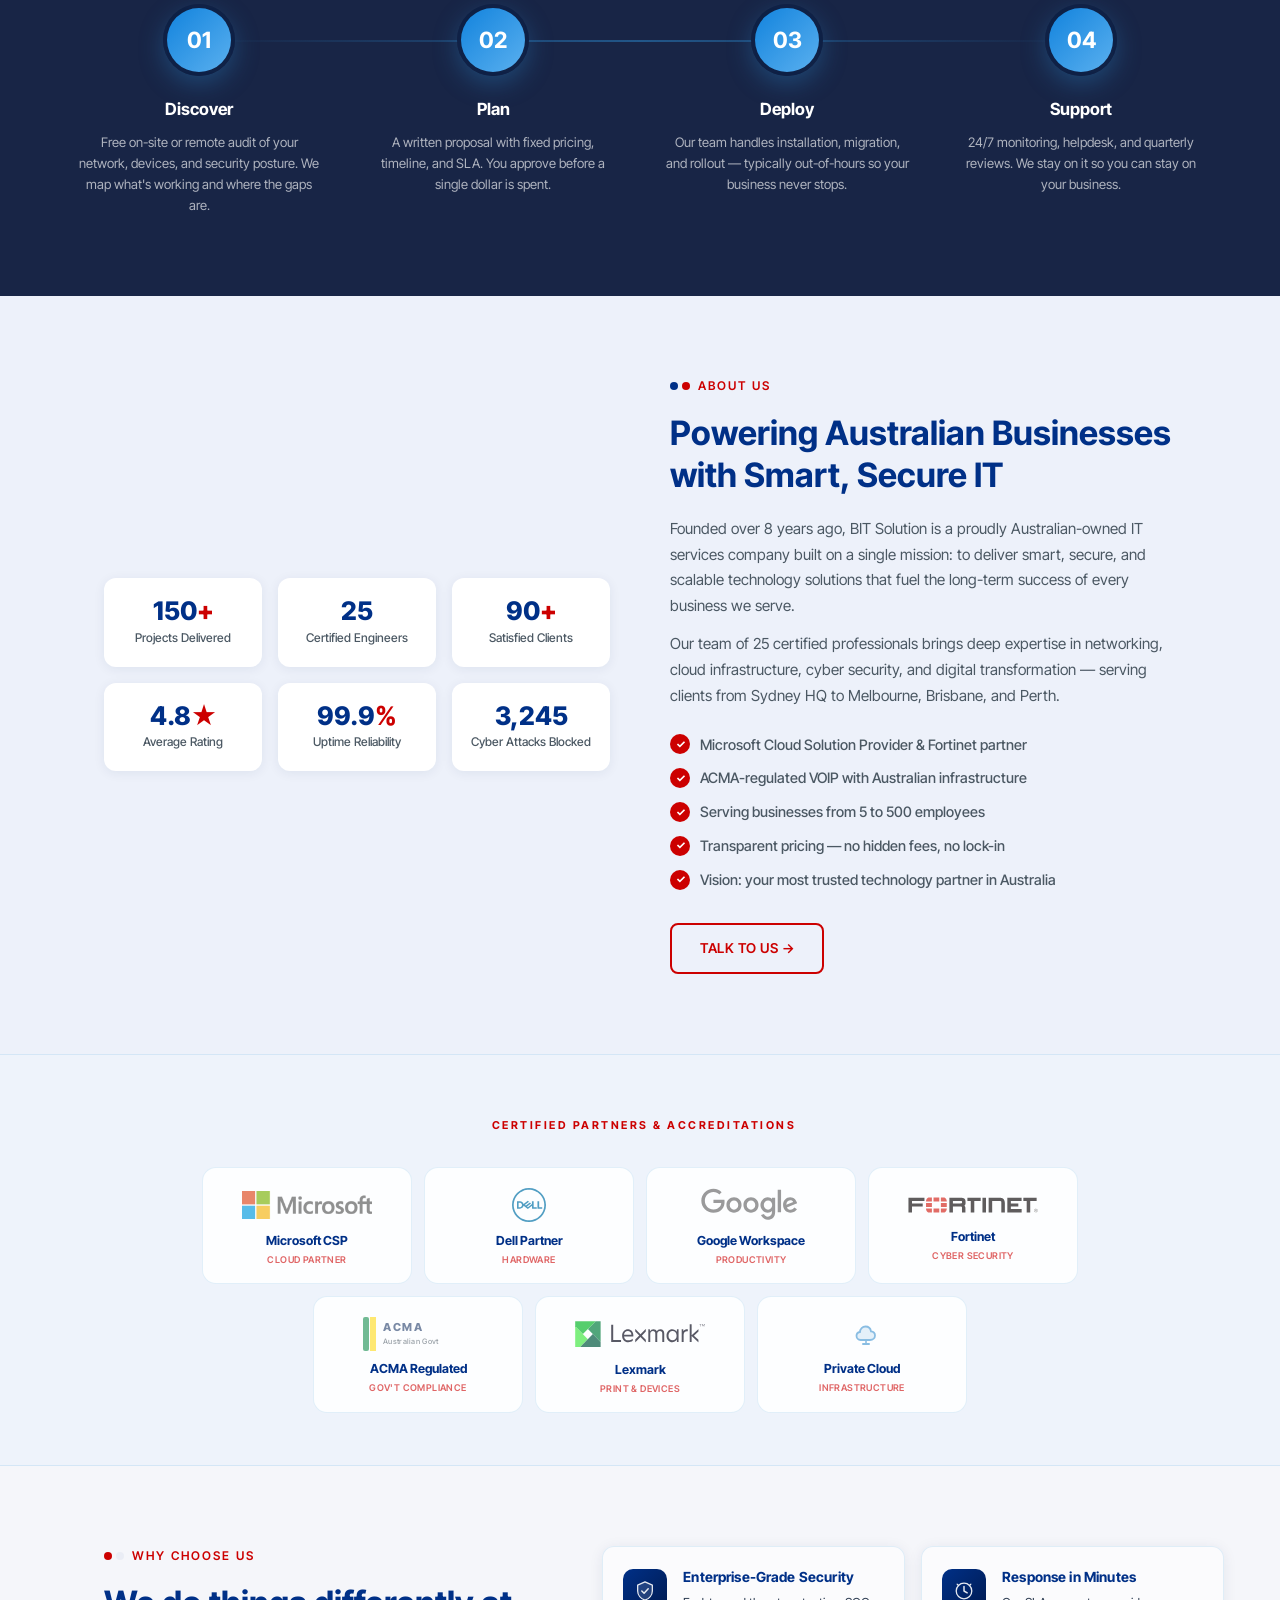
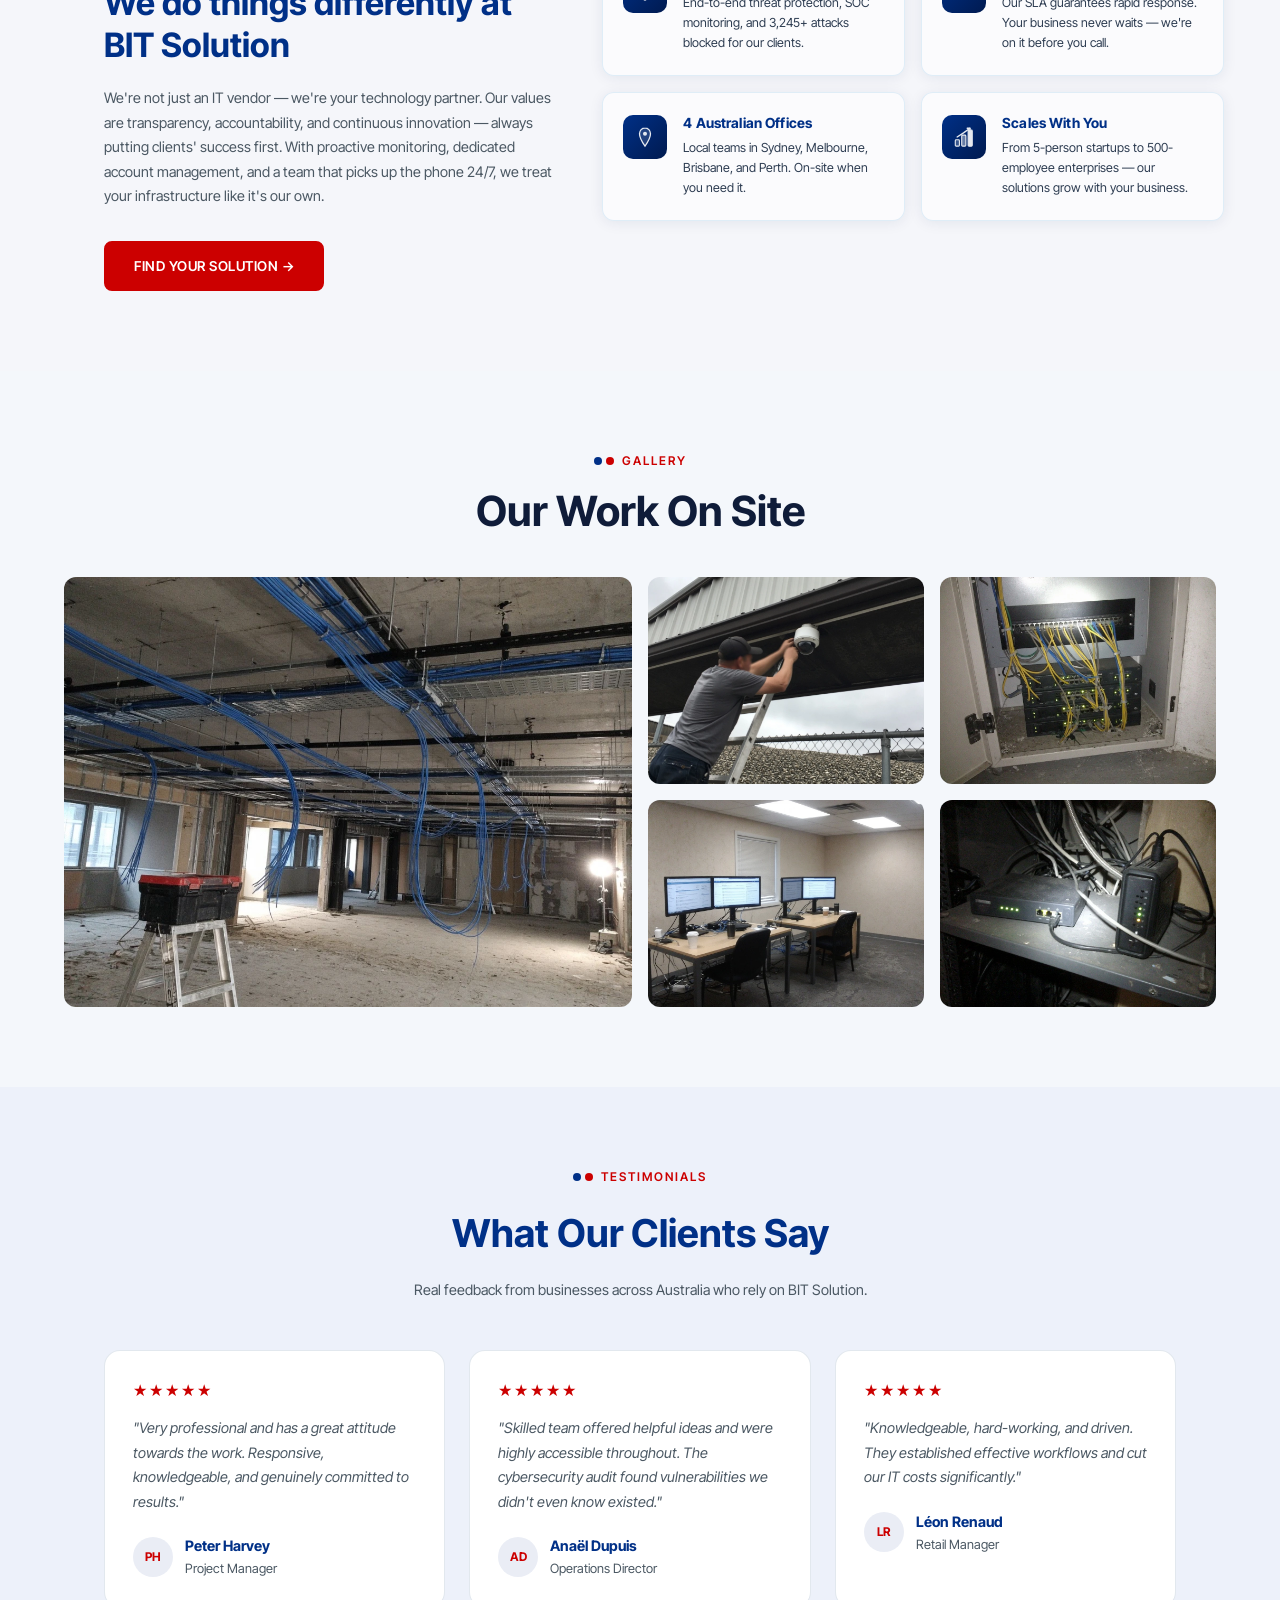
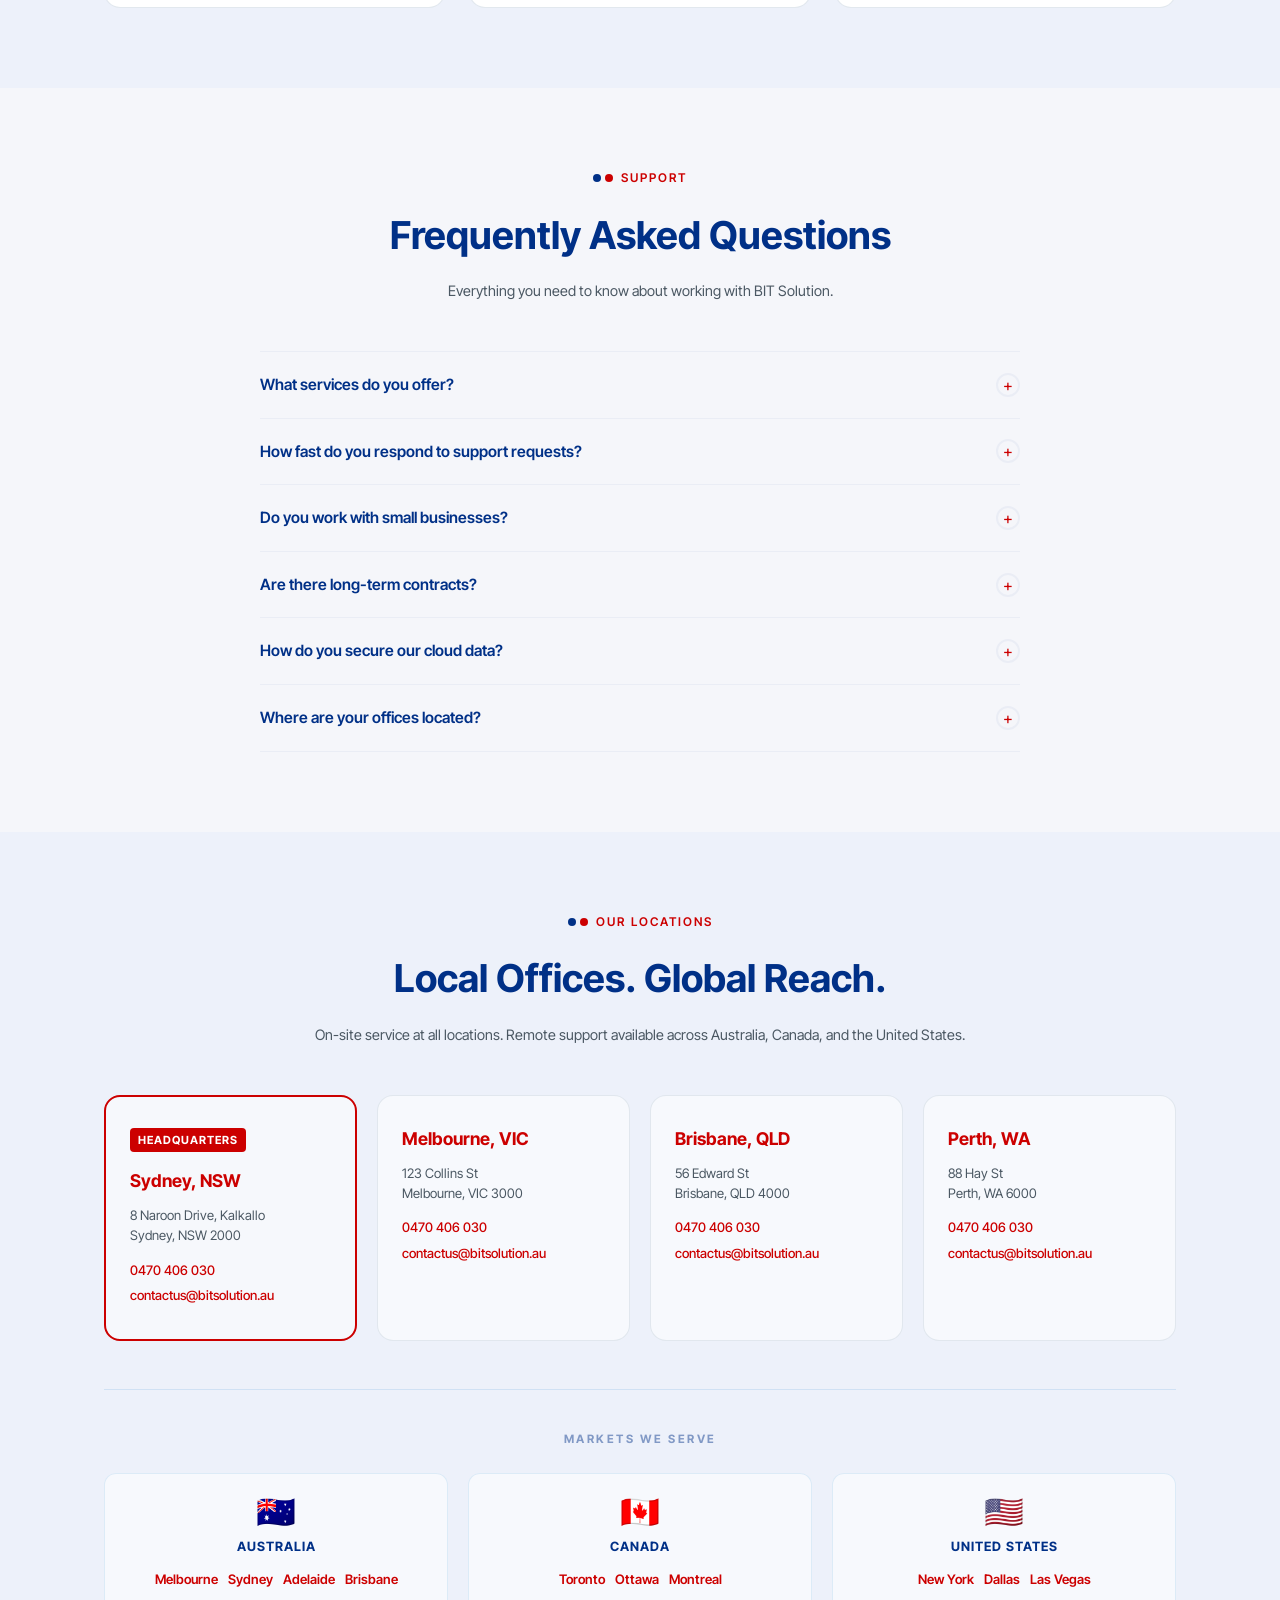
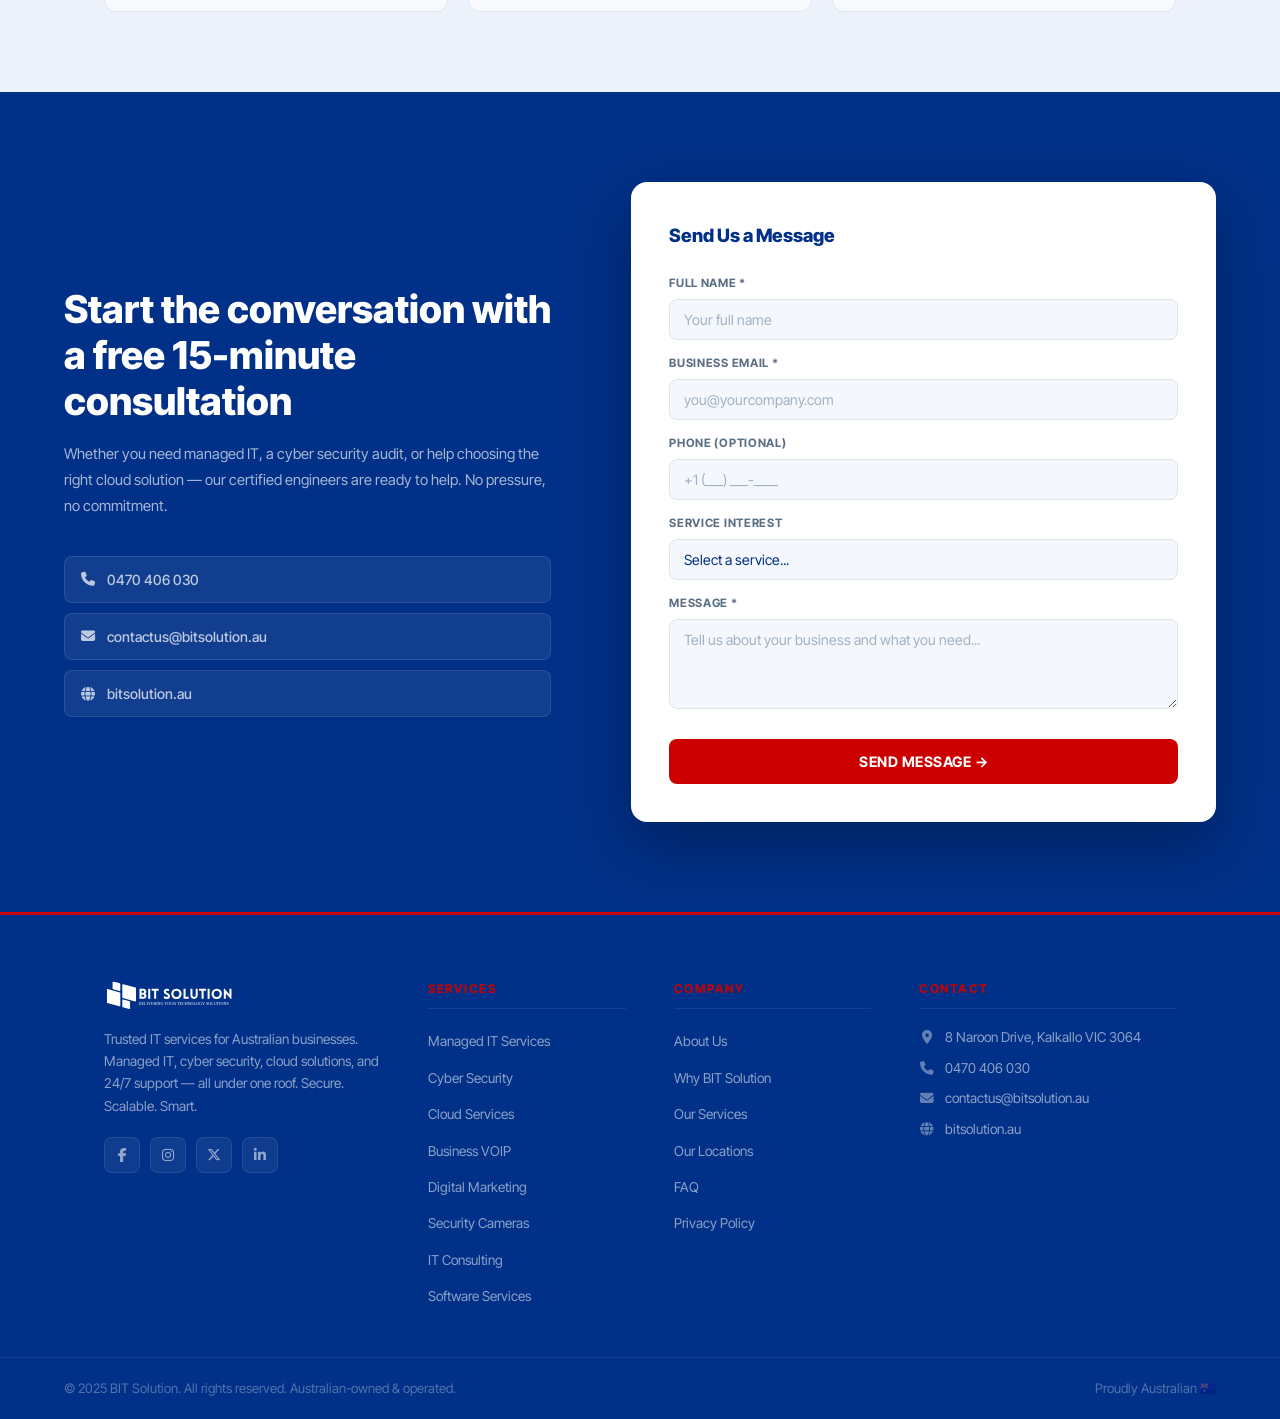
==== commit ef77bd66: "Services: link every service to its own page, add Software Services (#2) page, drop duplicate 24/7 I" ====
--- a/index.html
+++ b/index.html
@@ -702,7 +702,7 @@
       border-radius: 10px;
       padding: 24px 20px;
       transition: transform 0.18s, box-shadow 0.18s, border-color 0.18s;
-      cursor: default;
+      cursor: pointer;
     }
     .industry-card:hover {
       transform: translateY(-3px);
@@ -1888,16 +1888,16 @@
             Our Services <span class="chevron">&#9660;</span>
           </a>
           <div class="nav-dropdown">
-            <a href="#services">Managed IT Services</a>
-            <a href="#services">Office Network Installation</a>
-            <a href="#services">Cloud Services</a>
-            <a href="#services">Cyber Security</a>
-            <a href="#services">Business VOIP Phone</a>
-            <a href="#services">Procurement Services</a>
-            <a href="#services">Digital Marketing</a>
-            <a href="#services">Security Camera Installation</a>
-            <a href="#services">IT Consulting</a>
-            <a href="#services">24/7 IT Support</a>
+            <a href="managed-it-services.html">Managed IT Services</a>
+            <a href="software-services.html">Software Services</a>
+            <a href="office-network-installation.html">Office Network Installation</a>
+            <a href="cloud-services.html">Cloud Services</a>
+            <a href="cyber-security-services.html">Cyber Security</a>
+            <a href="business-voip-phone-services.html">Business VOIP Phone</a>
+            <a href="procurement-services.html">Procurement Services</a>
+            <a href="digital-marketing-services.html">Digital Marketing</a>
+            <a href="security-camera-installation.html">Security Camera Installation</a>
+            <a href="it-consulting.html">IT Consulting</a>
           </div>
         </div>
 
@@ -1918,16 +1918,16 @@
       <a href="#hero">Home</a>
       <a href="#about">About Us</a>
       <span class="mobile-services-label">Our Services</span>
-      <a href="#services" class="mobile-service-link">Managed IT Services</a>
-      <a href="#services" class="mobile-service-link">Office Network Installation</a>
-      <a href="#services" class="mobile-service-link">Cloud Services</a>
-      <a href="#services" class="mobile-service-link">Cyber Security</a>
-      <a href="#services" class="mobile-service-link">Business VOIP Phone</a>
-      <a href="#services" class="mobile-service-link">Procurement Services</a>
-      <a href="#services" class="mobile-service-link">Digital Marketing</a>
-      <a href="#services" class="mobile-service-link">Security Camera Installation</a>
-      <a href="#services" class="mobile-service-link">IT Consulting</a>
-      <a href="#services" class="mobile-service-link">24/7 IT Support</a>
+      <a href="managed-it-services.html" class="mobile-service-link">Managed IT Services</a>
+      <a href="software-services.html" class="mobile-service-link">Software Services</a>
+      <a href="office-network-installation.html" class="mobile-service-link">Office Network Installation</a>
+      <a href="cloud-services.html" class="mobile-service-link">Cloud Services</a>
+      <a href="cyber-security-services.html" class="mobile-service-link">Cyber Security</a>
+      <a href="business-voip-phone-services.html" class="mobile-service-link">Business VOIP Phone</a>
+      <a href="procurement-services.html" class="mobile-service-link">Procurement Services</a>
+      <a href="digital-marketing-services.html" class="mobile-service-link">Digital Marketing</a>
+      <a href="security-camera-installation.html" class="mobile-service-link">Security Camera Installation</a>
+      <a href="it-consulting.html" class="mobile-service-link">IT Consulting</a>
       <a href="#industries">Industries</a>
       <a href="#process">Process</a>
       <a href="#why">Solutions</a>
@@ -2128,86 +2128,86 @@
       </div>
 
       <div class="services-list reveal reveal-delay-1">
-        <div class="service-row">
+        <a class="service-row" href="managed-it-services.html">
           <span class="service-num">01.</span>
           <div class="service-info">
             <div class="service-name">Managed IT Services</div>
             <div class="service-desc">24/7 monitoring, service desk, and proactive maintenance keeping your systems secure, stable, and running smoothly.</div>
           </div>
           <span class="service-arrow">&#8594;</span>
-        </div>
-        <div class="service-row">
+        </a>
+        <a class="service-row" href="software-services.html">
           <span class="service-num">02.</span>
+          <div class="service-info">
+            <div class="service-name">Software Services</div>
+            <div class="service-desc">Business software for trucking, dental, optical and college operations, set up, integrated and supported by our team.</div>
+          </div>
+          <span class="service-arrow">&#8594;</span>
+        </a>
+        <a class="service-row" href="office-network-installation.html">
+          <span class="service-num">03.</span>
           <div class="service-info">
             <div class="service-name">Office Network Installation</div>
             <div class="service-desc">Structured cabling, server setup, and full connectivity solutions for offices of any size.</div>
           </div>
           <span class="service-arrow">&#8594;</span>
-        </div>
-        <div class="service-row">
-          <span class="service-num">03.</span>
+        </a>
+        <a class="service-row" href="cloud-services.html">
+          <span class="service-num">04.</span>
           <div class="service-info">
             <div class="service-name">Cloud Services</div>
             <div class="service-desc">Cloud migration, multi-cloud management, and secure remote workforce access with continuous optimization.</div>
           </div>
           <span class="service-arrow">&#8594;</span>
-        </div>
-        <div class="service-row">
-          <span class="service-num">04.</span>
+        </a>
+        <a class="service-row" href="cyber-security-services.html">
+          <span class="service-num">05.</span>
           <div class="service-info">
             <div class="service-name">Cyber Security Services</div>
             <div class="service-desc">End-to-end protection: firewall, endpoint security, intrusion detection, threat monitoring, and employee training.</div>
           </div>
           <span class="service-arrow">&#8594;</span>
-        </div>
-        <div class="service-row">
-          <span class="service-num">05.</span>
+        </a>
+        <a class="service-row" href="business-voip-phone-services.html">
+          <span class="service-num">06.</span>
           <div class="service-info">
             <div class="service-name">Business VOIP Phone Services</div>
             <div class="service-desc">Crystal-clear, cost-effective VoIP systems. ACMA-regulated, Australian infrastructure.</div>
           </div>
           <span class="service-arrow">&#8594;</span>
-        </div>
-        <div class="service-row">
-          <span class="service-num">06.</span>
+        </a>
+        <a class="service-row" href="procurement-services.html">
+          <span class="service-num">07.</span>
           <div class="service-info">
             <div class="service-name">Procurement Services</div>
             <div class="service-desc">Hardware and software sourcing with expert guidance and customized solutions.</div>
           </div>
           <span class="service-arrow">&#8594;</span>
-        </div>
-        <div class="service-row">
-          <span class="service-num">07.</span>
+        </a>
+        <a class="service-row" href="digital-marketing-services.html">
+          <span class="service-num">08.</span>
           <div class="service-info">
             <div class="service-name">Digital Marketing Services</div>
             <div class="service-desc">SEO, Google Ads, social media management, and analytics to grow your digital presence.</div>
           </div>
           <span class="service-arrow">&#8594;</span>
-        </div>
-        <div class="service-row">
-          <span class="service-num">08.</span>
+        </a>
+        <a class="service-row" href="security-camera-installation.html">
+          <span class="service-num">09.</span>
           <div class="service-info">
             <div class="service-name">Security Camera Installation</div>
             <div class="service-desc">IP cameras, NVR setup, remote monitoring, and commercial CCTV for any premises.</div>
           </div>
           <span class="service-arrow">&#8594;</span>
-        </div>
-        <div class="service-row">
-          <span class="service-num">09.</span>
+        </a>
+        <a class="service-row" href="it-consulting.html">
+          <span class="service-num">10.</span>
           <div class="service-info">
             <div class="service-name">IT Consulting</div>
             <div class="service-desc">Strategic technology guidance aligned to your business goals. Your virtual CTO.</div>
           </div>
           <span class="service-arrow">&#8594;</span>
-        </div>
-        <div class="service-row">
-          <span class="service-num">10.</span>
-          <div class="service-info">
-            <div class="service-name">24/7 IT Support</div>
-            <div class="service-desc">Around-the-clock help desk with guaranteed response times and enterprise ticketing.</div>
-          </div>
-          <span class="service-arrow">&#8594;</span>
-        </div>
+        </a>
       </div>
 
     </div>
@@ -2604,7 +2604,7 @@
             <span class="faq-icon">+</span>
           </div>
           <div class="faq-answer">
-            <div class="faq-answer-inner">We offer Managed IT Services, Cloud Solutions, Cyber Security, Business VOIP Phone Services, Office Network Installation, Digital Marketing, Security Camera Installation, Procurement Services, IT Consulting, and 24/7 IT Support — everything your business needs under one roof.</div>
+            <div class="faq-answer-inner">We offer Managed IT Services, Software Services for trucking, dental, optical and college operations, Cloud Solutions, Cyber Security, Business VOIP Phone Services, Office Network Installation, Digital Marketing, Security Camera Installation, Procurement Services, and IT Consulting, with 24/7 support included — everything your business needs under one roof.</div>
           </div>
         </div>
 
@@ -2792,6 +2792,7 @@
             <select id="cf-service" name="Service Interest">
               <option value="">Select a service...</option>
               <option>Managed IT Services</option>
+              <option>Software Services</option>
               <option>Office Network Installation</option>
               <option>Cloud Services</option>
               <option>Cyber Security Services</option>
@@ -2800,7 +2801,6 @@
               <option>Digital Marketing Services</option>
               <option>Security Camera Installation</option>
               <option>IT Consulting</option>
-              <option>24/7 IT Support</option>
               <option>General Inquiry</option>
             </select>
           </div>
@@ -2868,14 +2868,14 @@
       <div class="footer-col">
         <h5>Services</h5>
         <ul>
-          <li><a href="#services">Managed IT Services</a></li>
-          <li><a href="#services">Cyber Security</a></li>
-          <li><a href="#services">Cloud Services</a></li>
-          <li><a href="#services">Business VOIP</a></li>
-          <li><a href="#services">Digital Marketing</a></li>
-          <li><a href="#services">Security Cameras</a></li>
-          <li><a href="#services">IT Consulting</a></li>
-          <li><a href="#services">24/7 IT Support</a></li>
+          <li><a href="managed-it-services.html">Managed IT Services</a></li>
+          <li><a href="cyber-security-services.html">Cyber Security</a></li>
+          <li><a href="cloud-services.html">Cloud Services</a></li>
+          <li><a href="business-voip-phone-services.html">Business VOIP</a></li>
+          <li><a href="digital-marketing-services.html">Digital Marketing</a></li>
+          <li><a href="security-camera-installation.html">Security Cameras</a></li>
+          <li><a href="it-consulting.html">IT Consulting</a></li>
+          <li><a href="software-services.html">Software Services</a></li>
         </ul>
       </div>
 
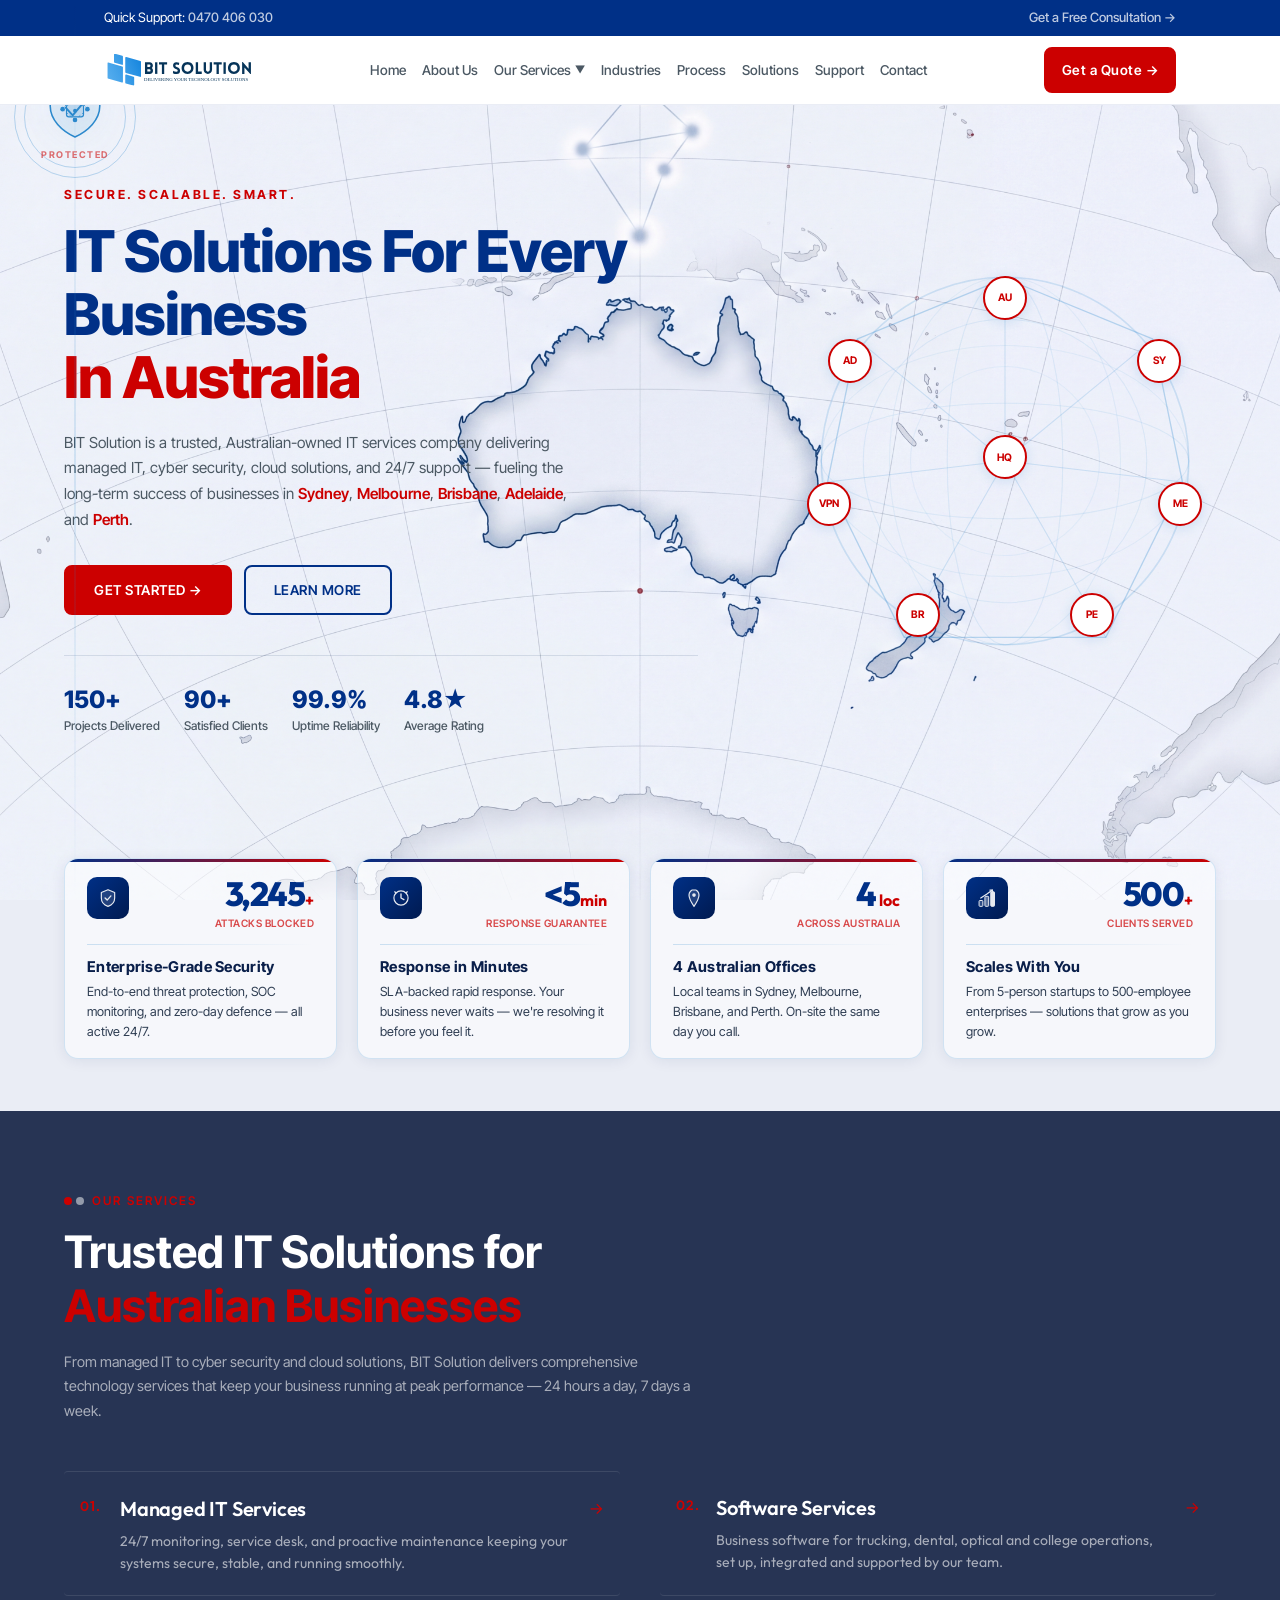
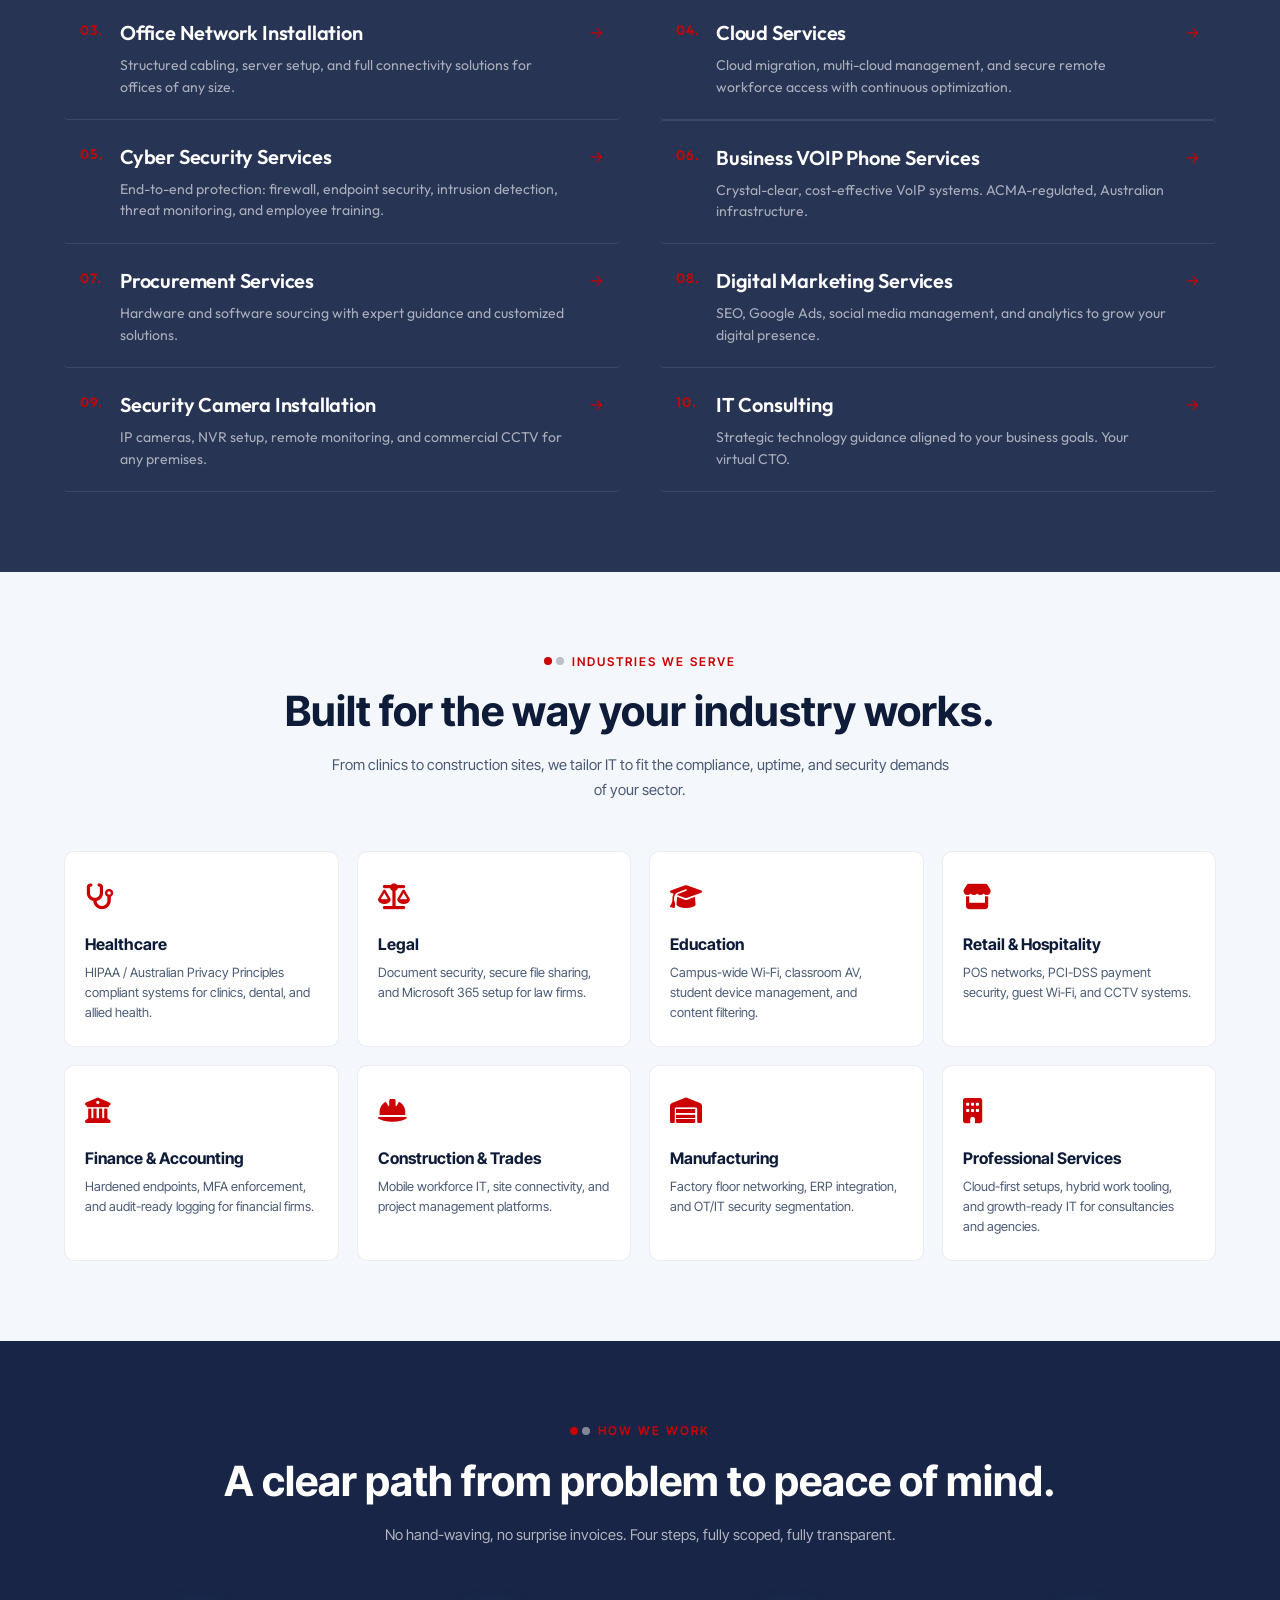
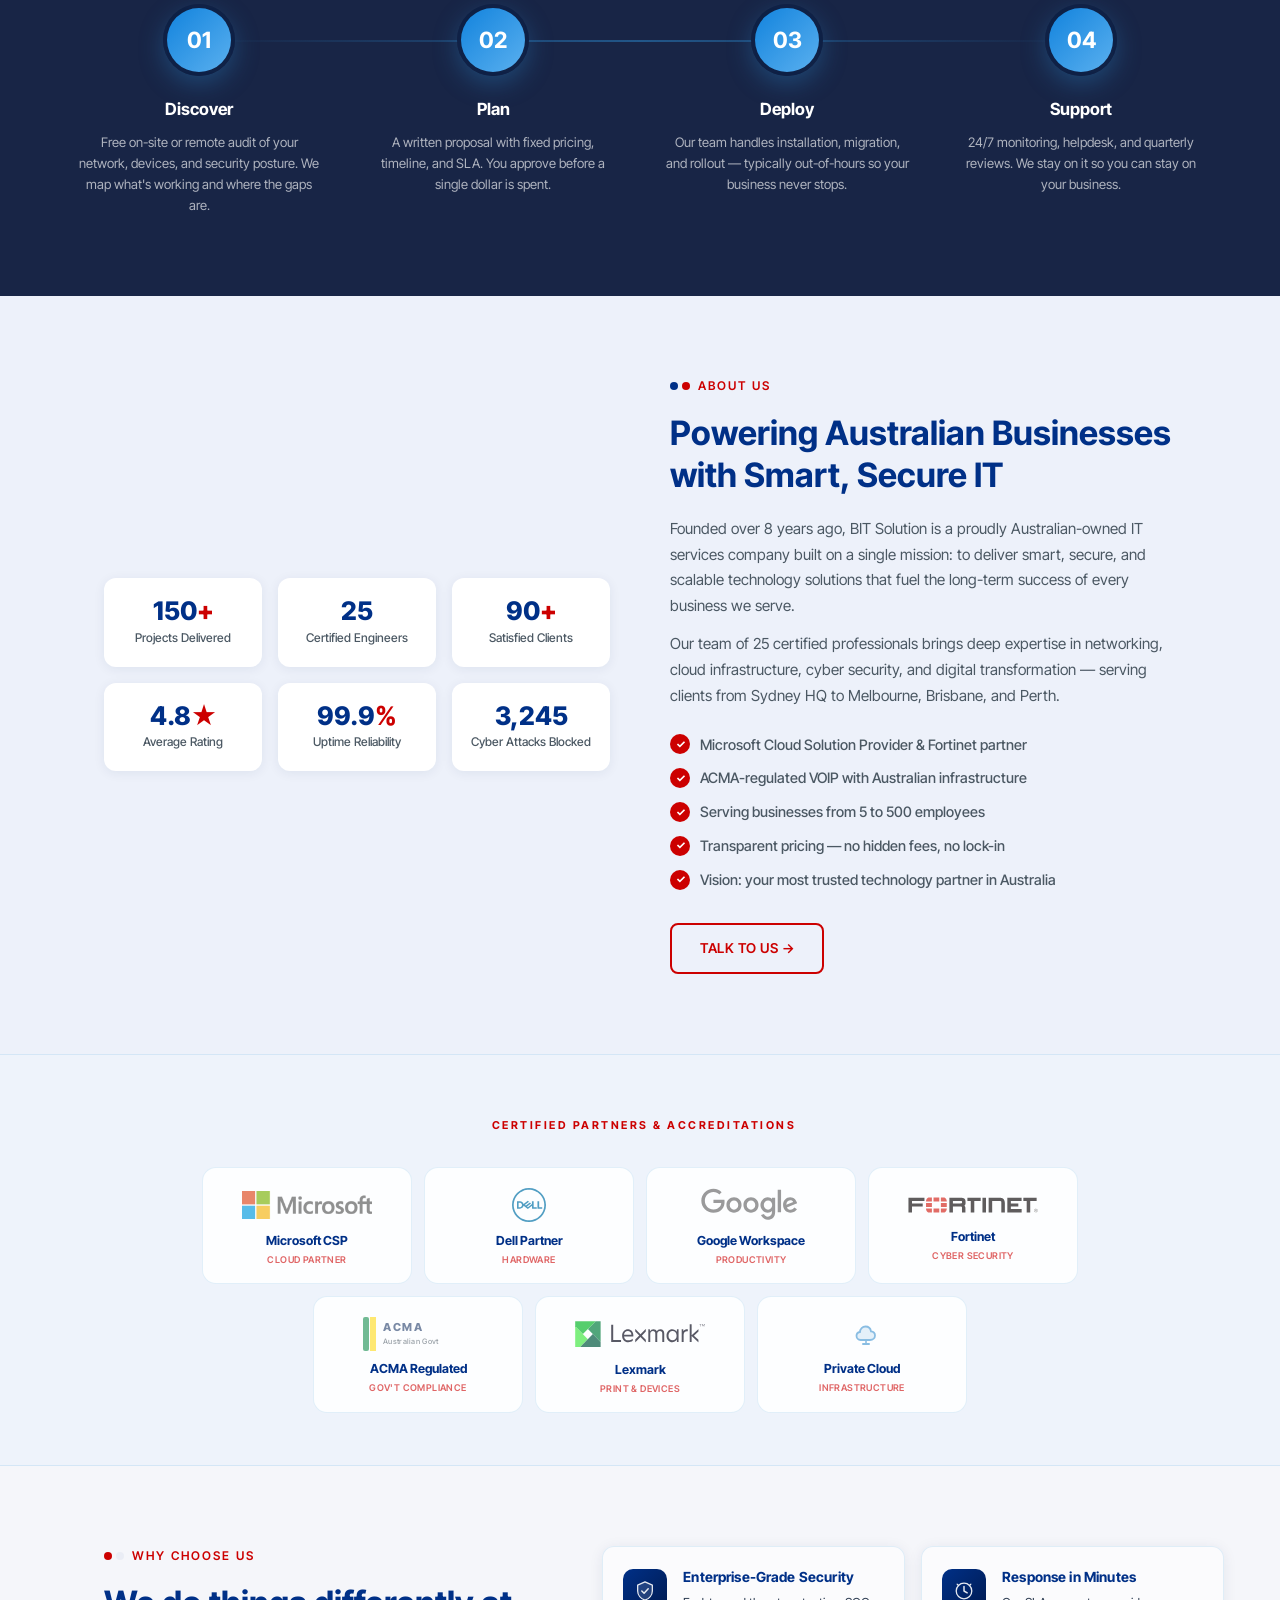
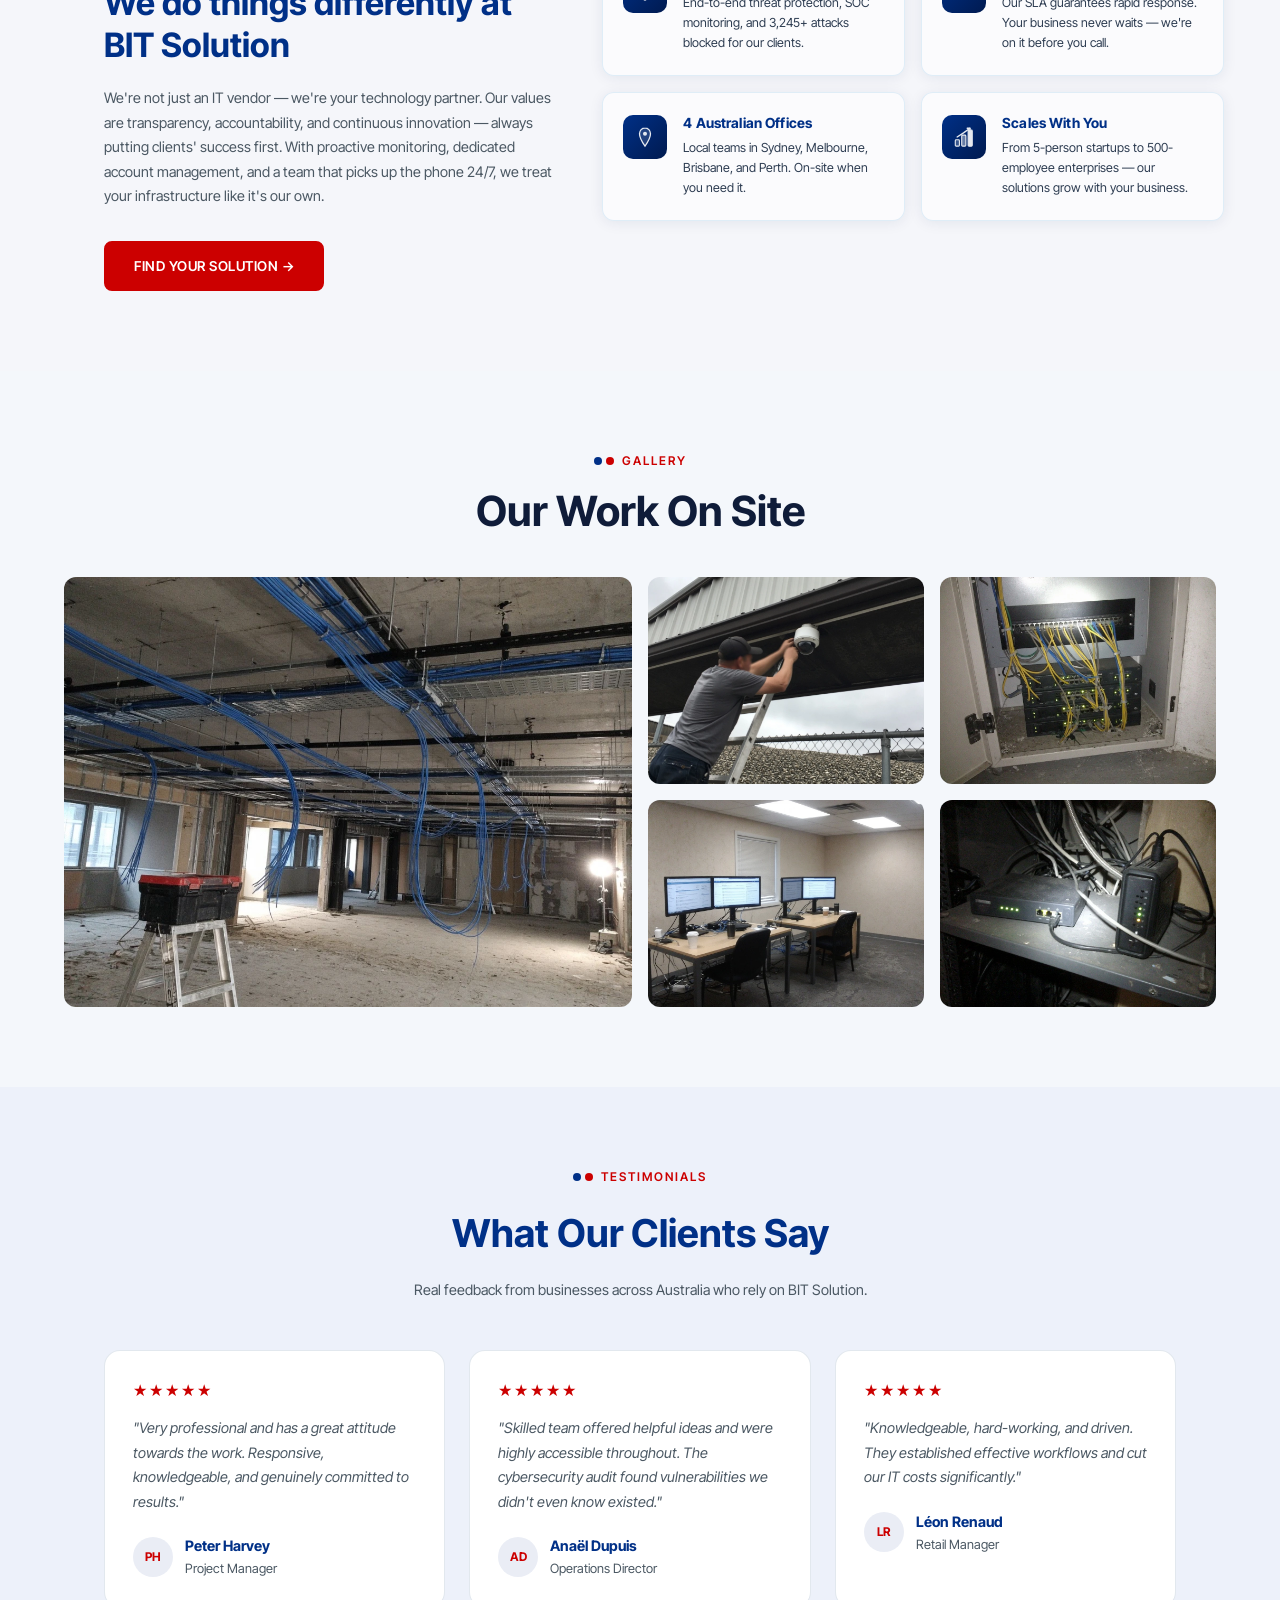
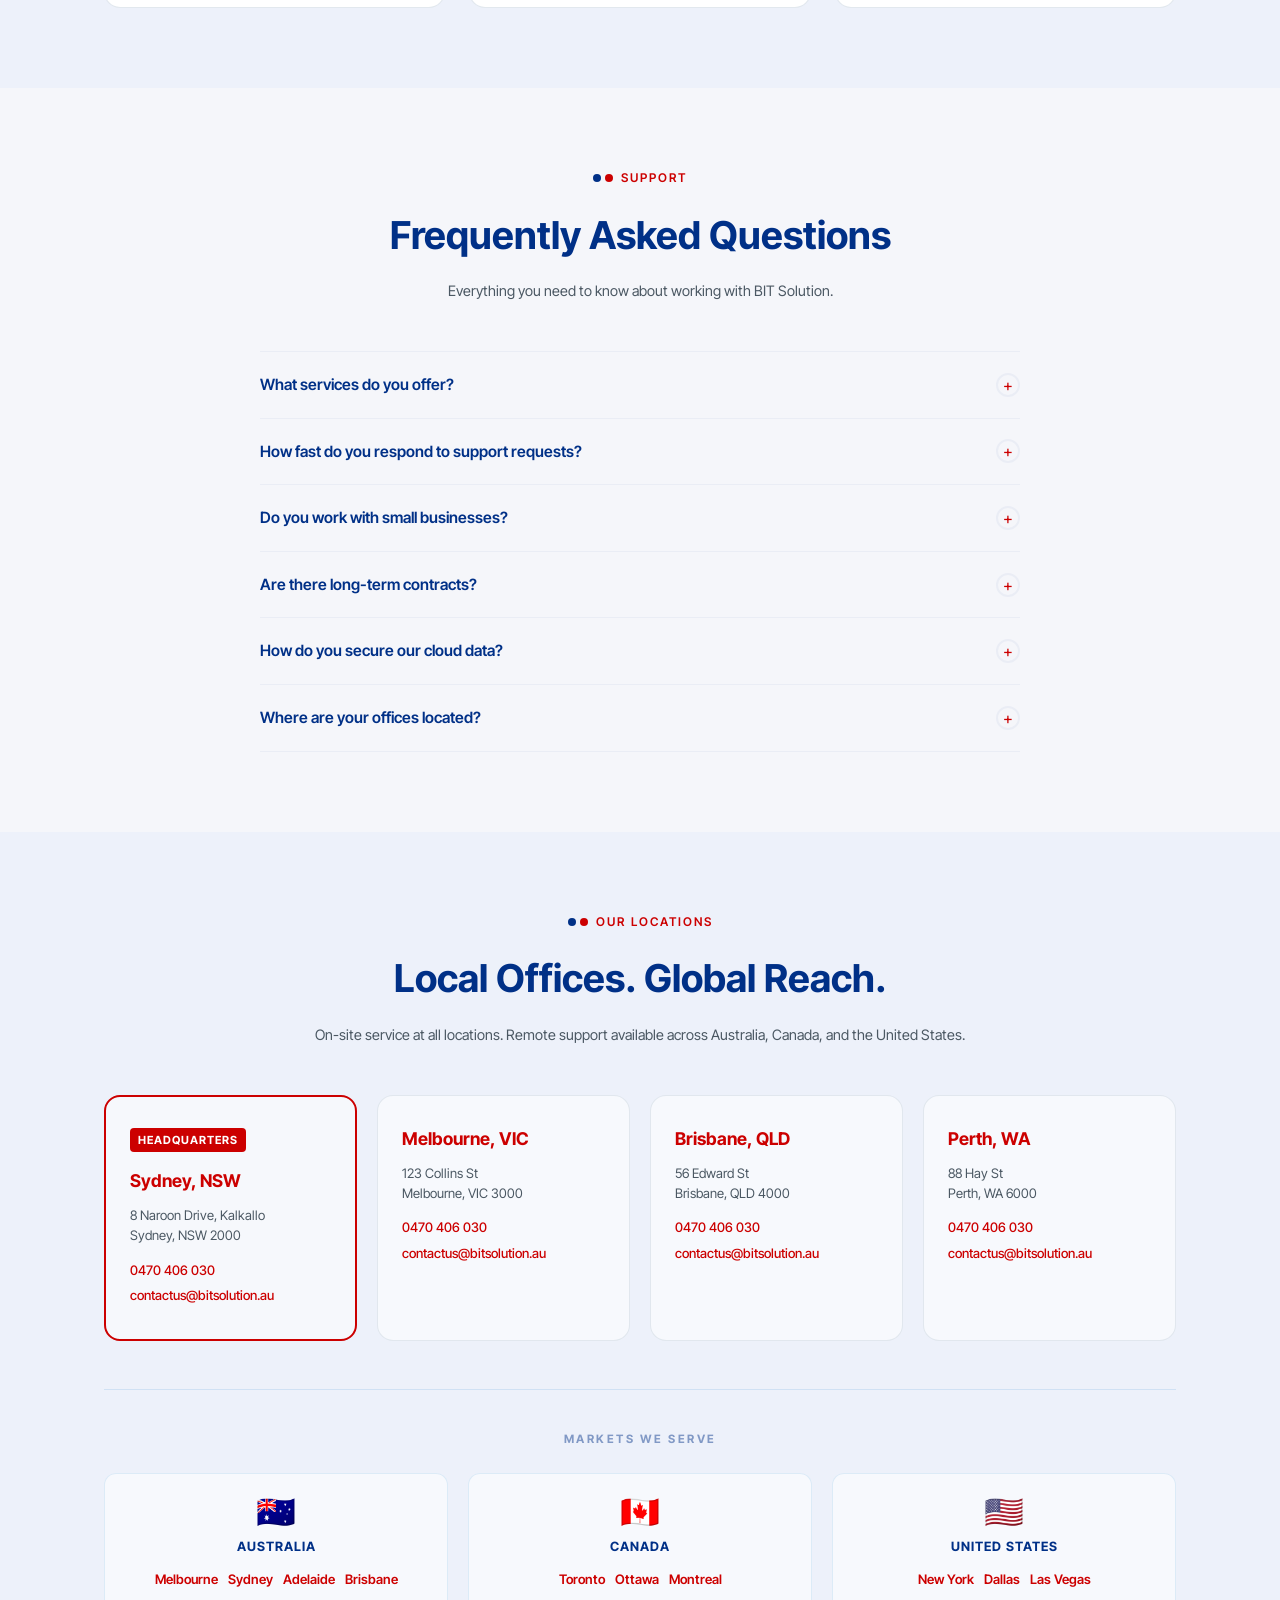
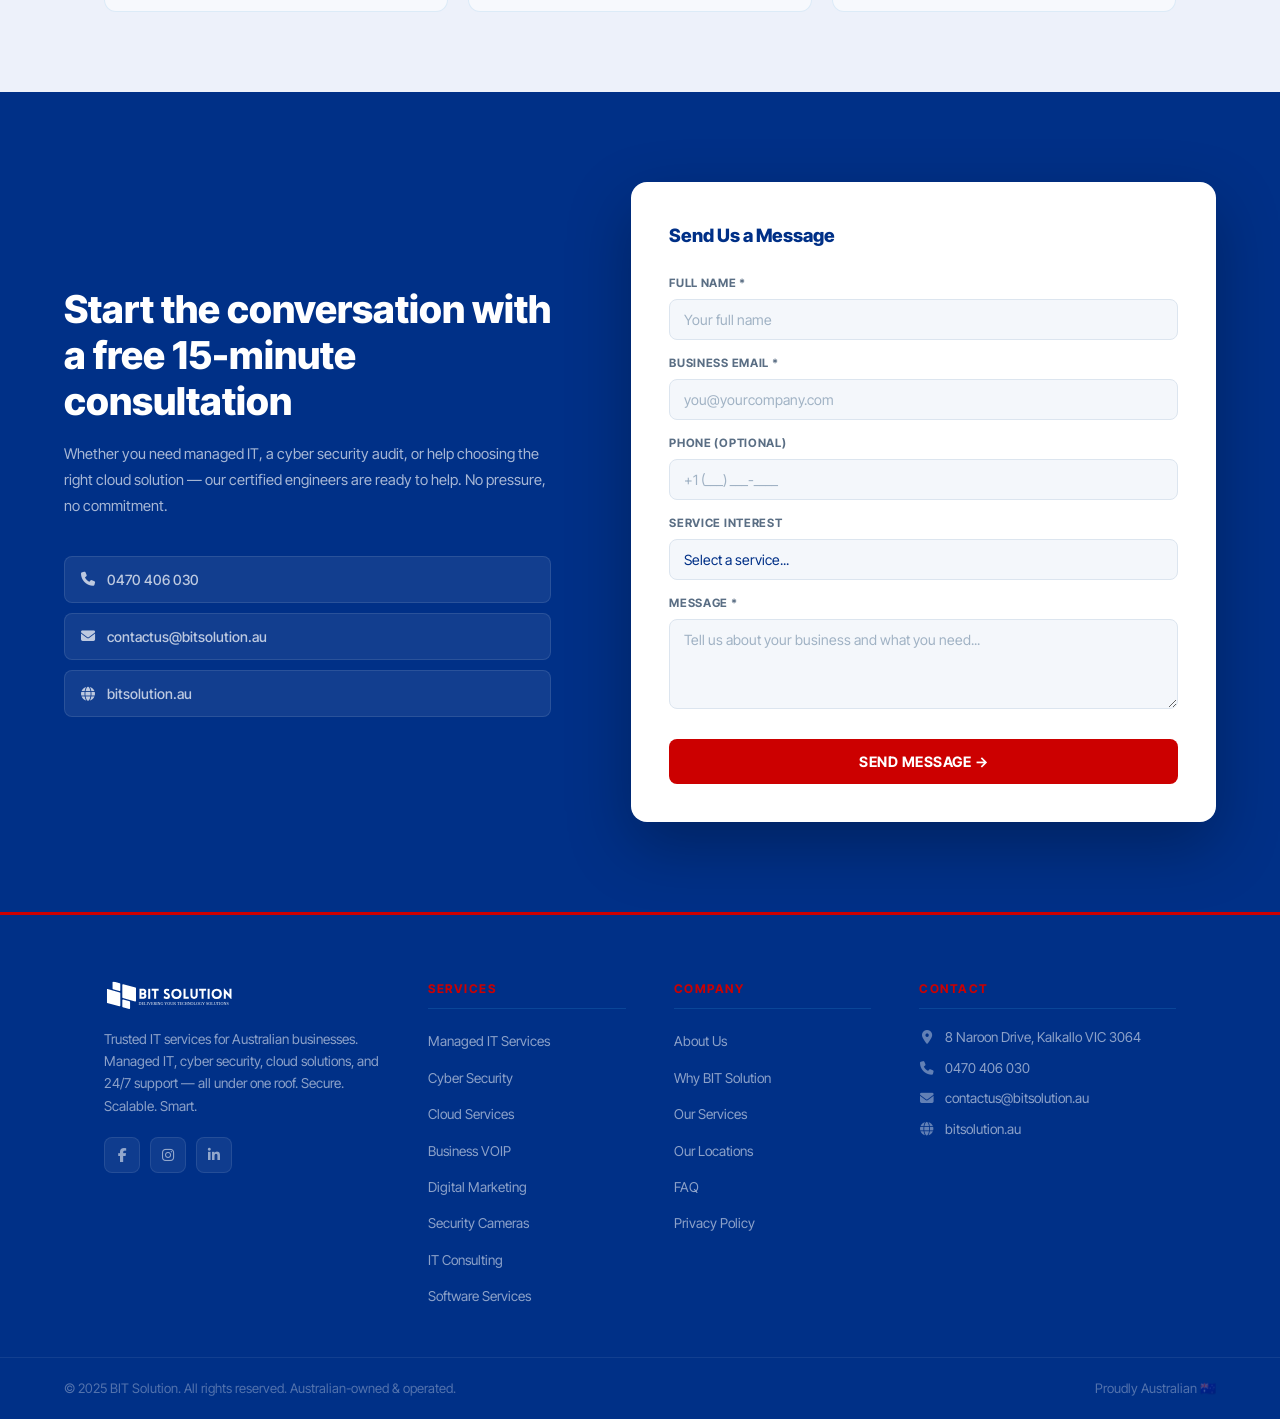
==== commit b1827197: "Footer: remove dead X/Twitter link (BITSolutionAU returns 404) Co-Authored-By: Claude Opus 5.5 (1M c" ====
--- a/index.html
+++ b/index.html
@@ -2860,7 +2860,6 @@
         <div class="footer-social">
           <a href="https://facebook.com/bitsolutionau" target="_blank" rel="noopener" aria-label="Facebook"><i class="fa-brands fa-facebook-f"></i></a>
           <a href="https://instagram.com/bitsolutionau" target="_blank" rel="noopener" aria-label="Instagram"><i class="fa-brands fa-instagram"></i></a>
-          <a href="https://twitter.com/BITSolutionAU" target="_blank" rel="noopener" aria-label="X / Twitter"><i class="fa-brands fa-x-twitter"></i></a>
           <a href="https://linkedin.com/company/bitsolutionau" target="_blank" rel="noopener" aria-label="LinkedIn"><i class="fa-brands fa-linkedin-in"></i></a>
         </div>
       </div>
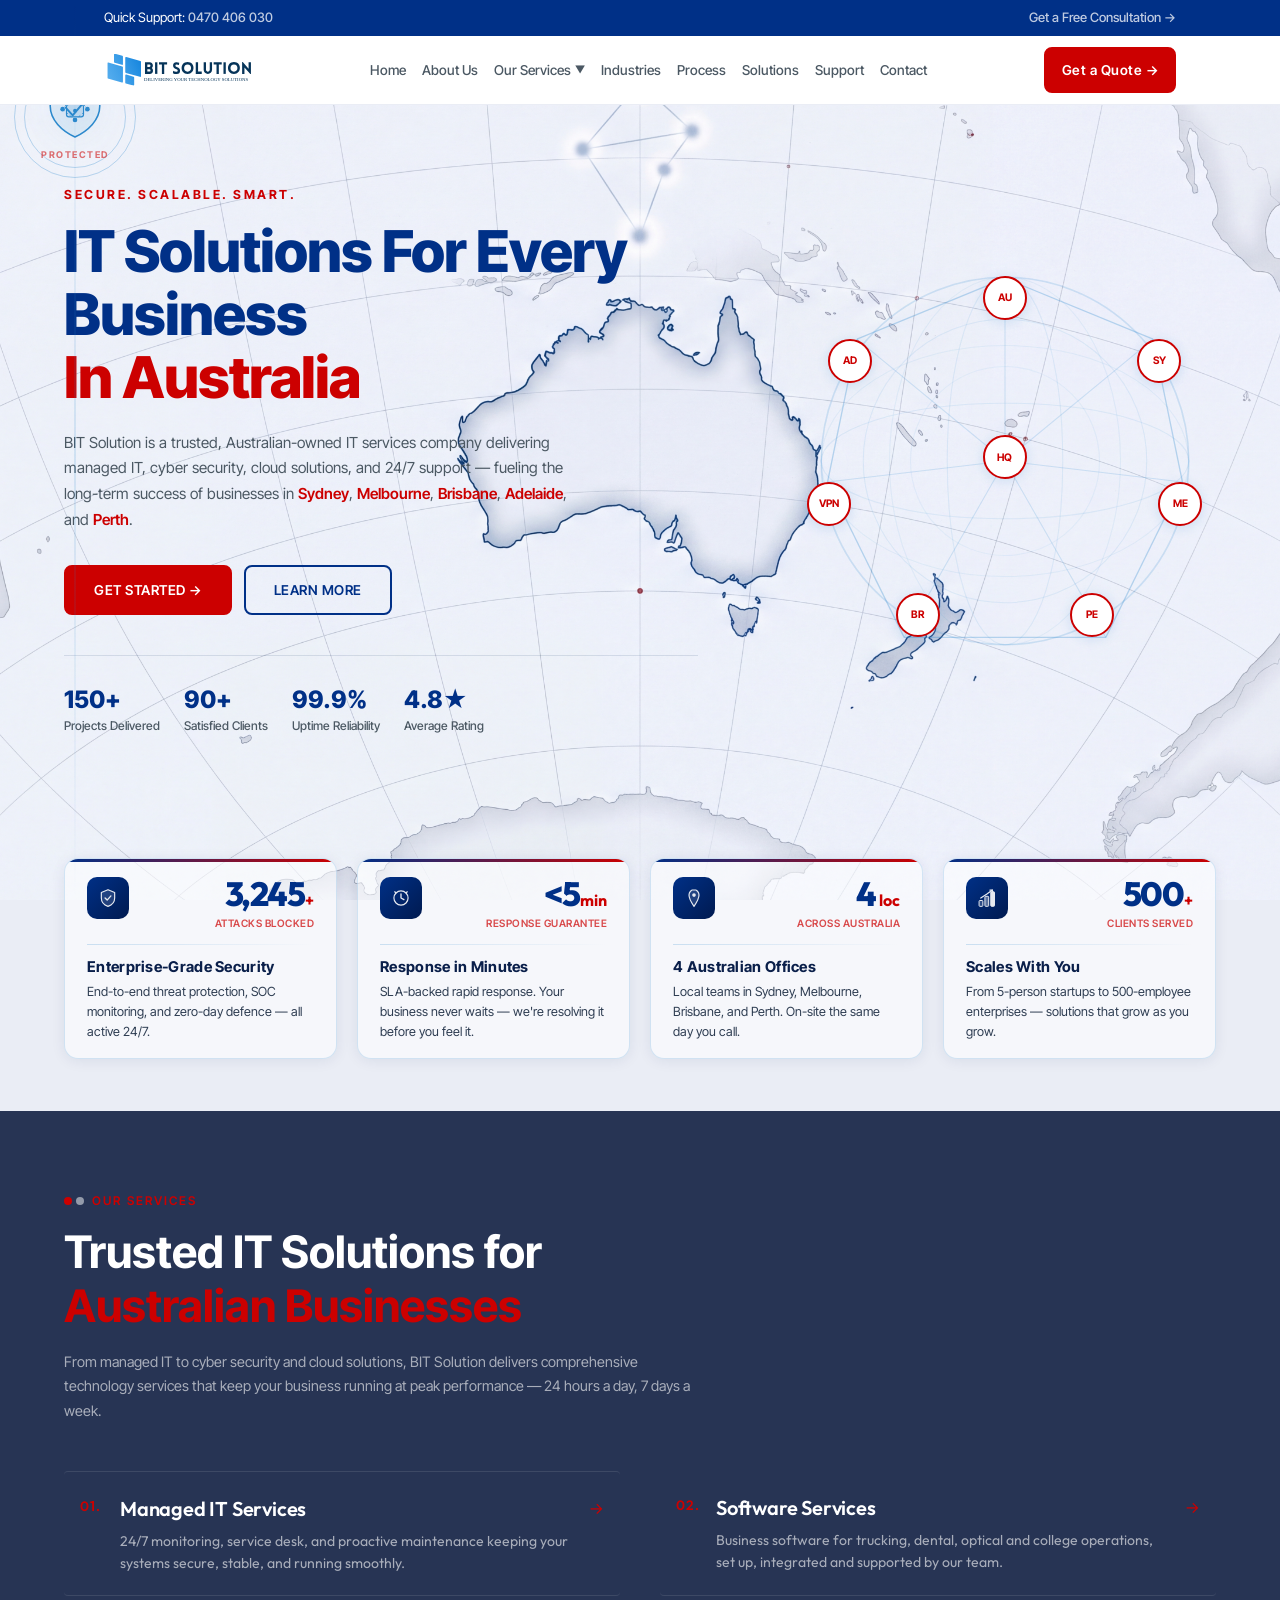
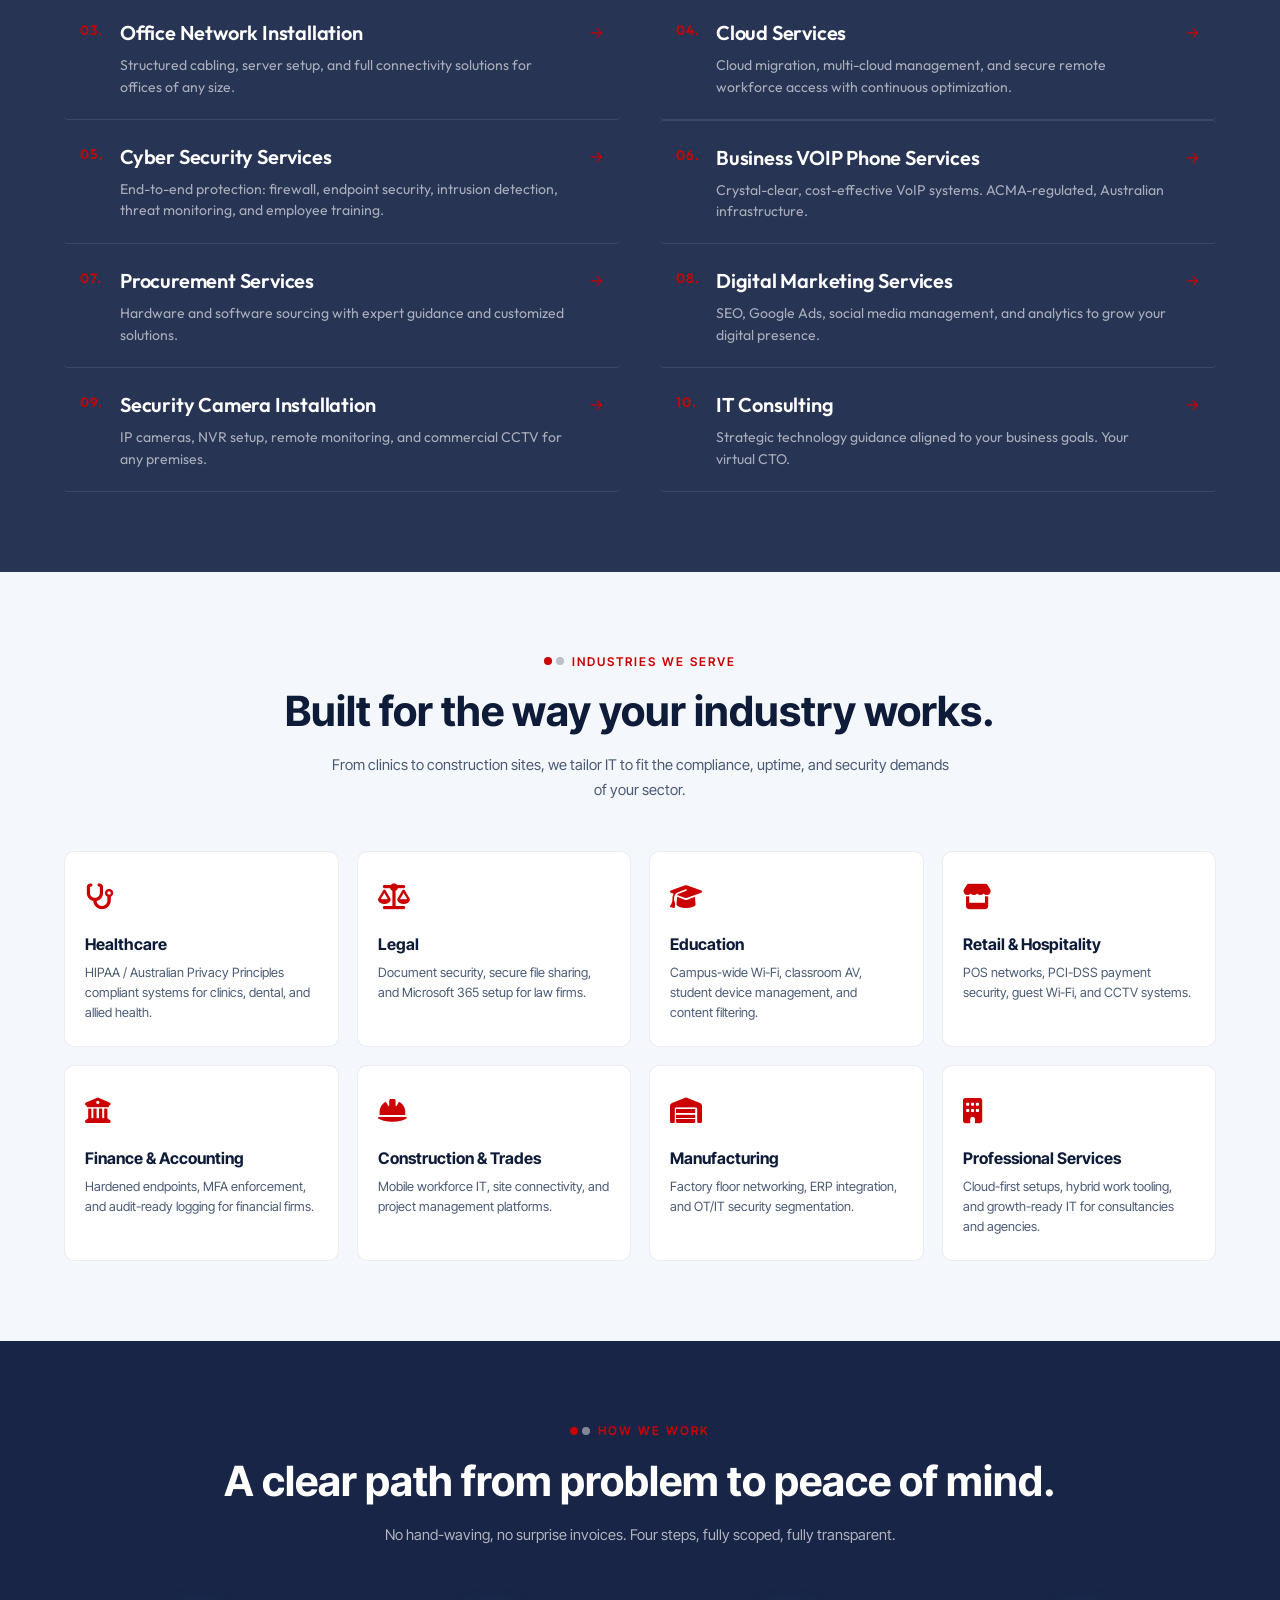
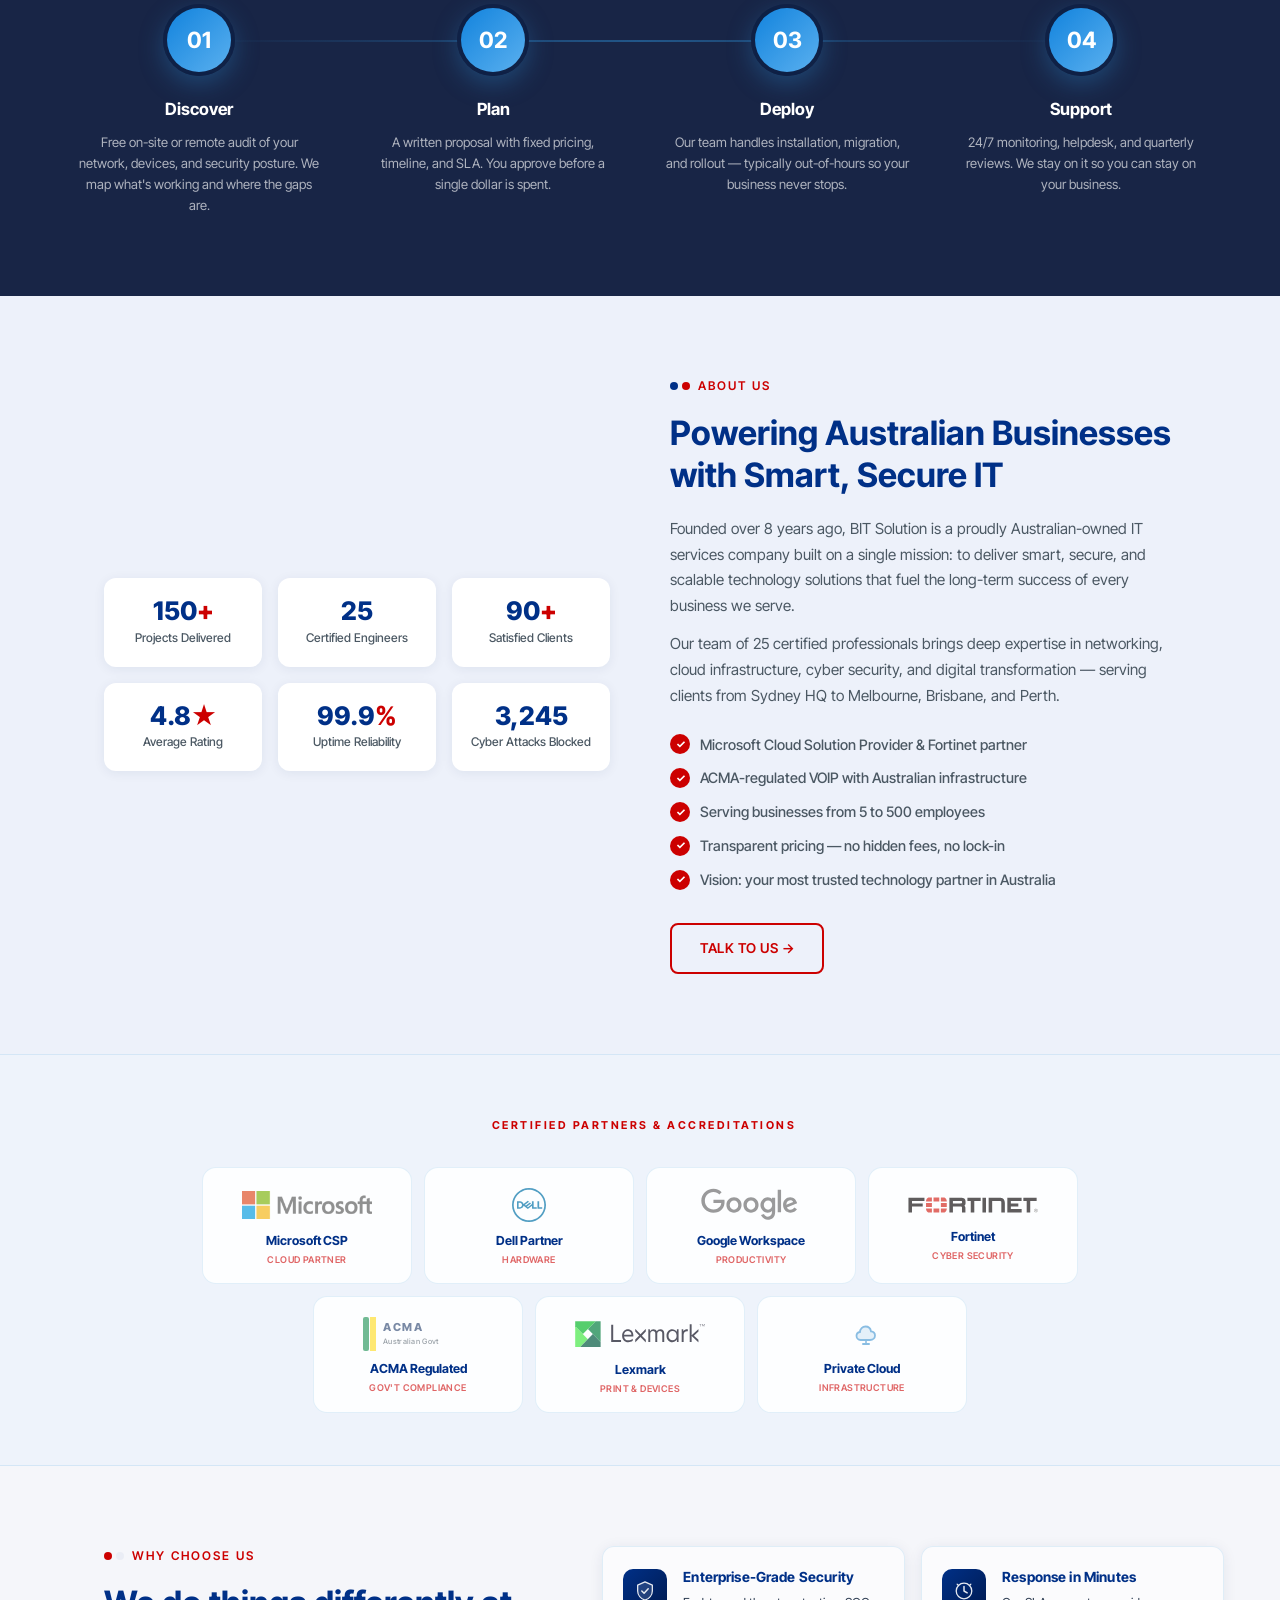
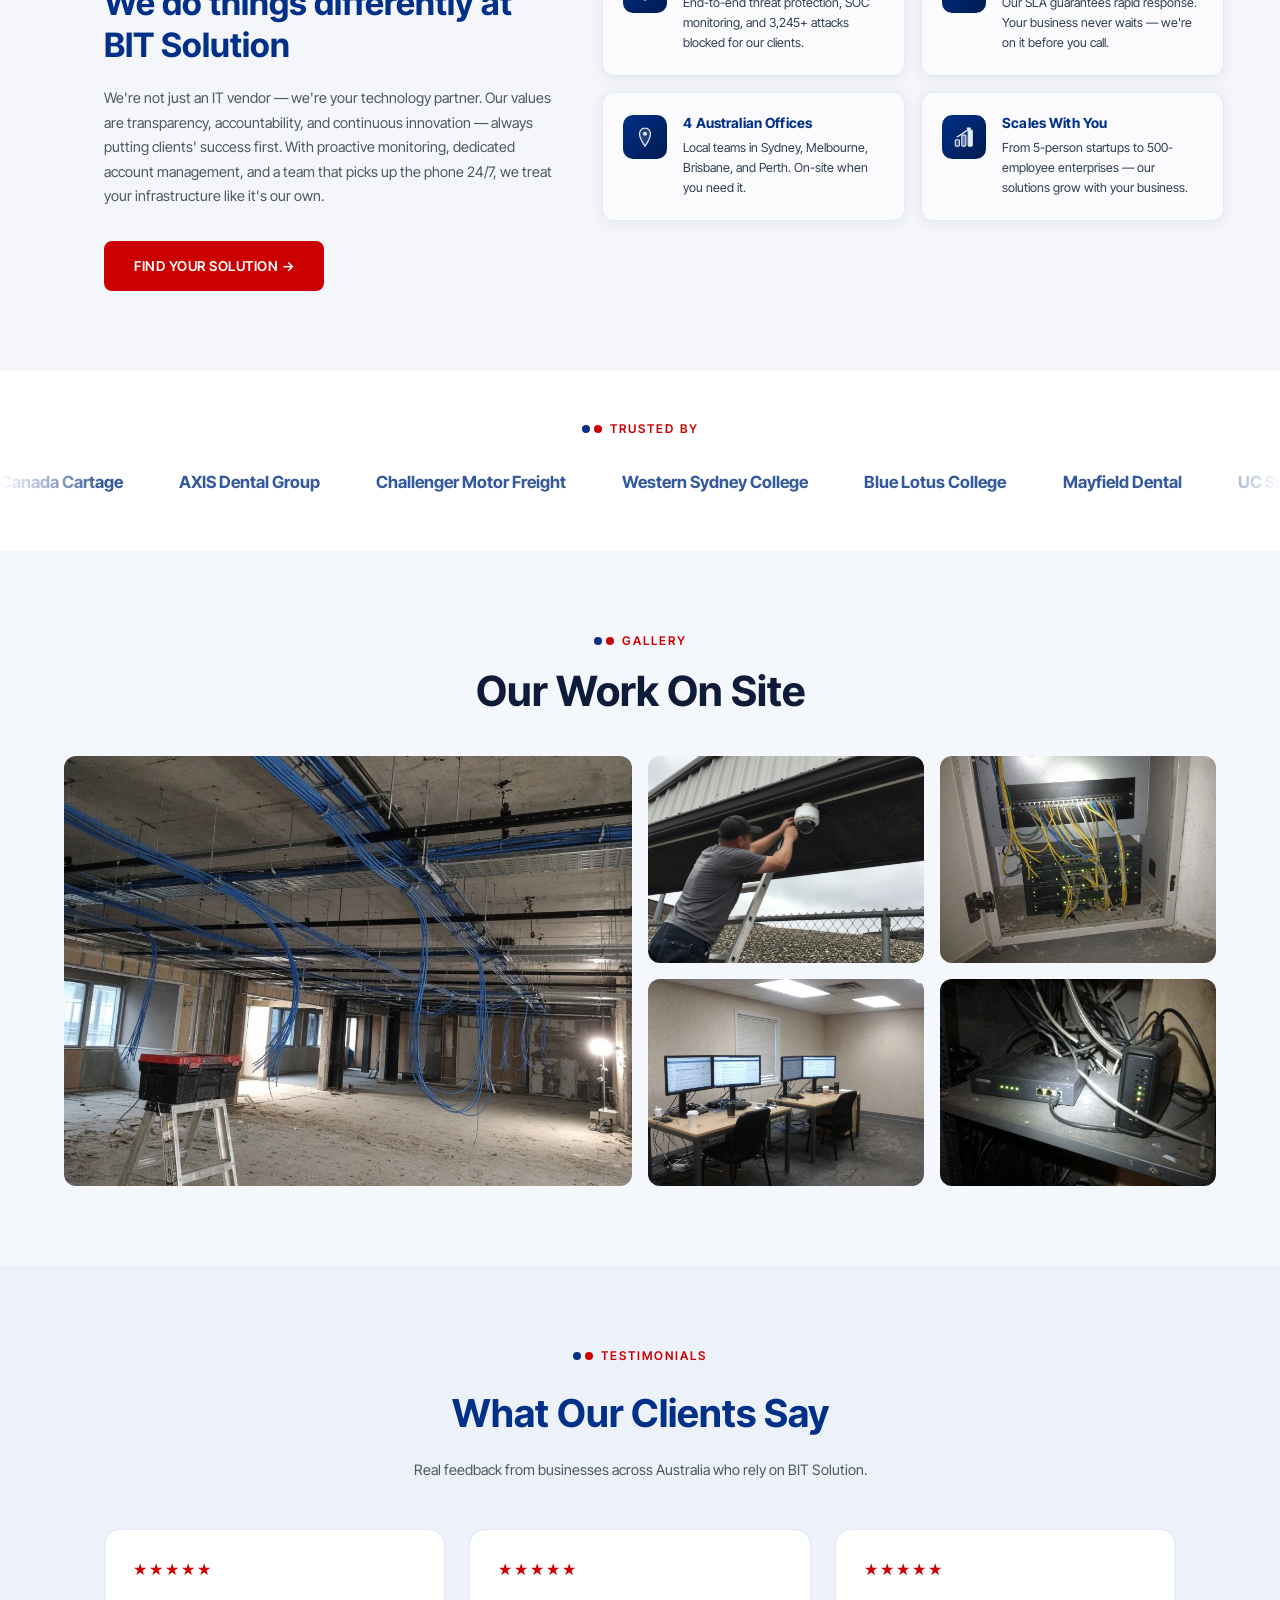
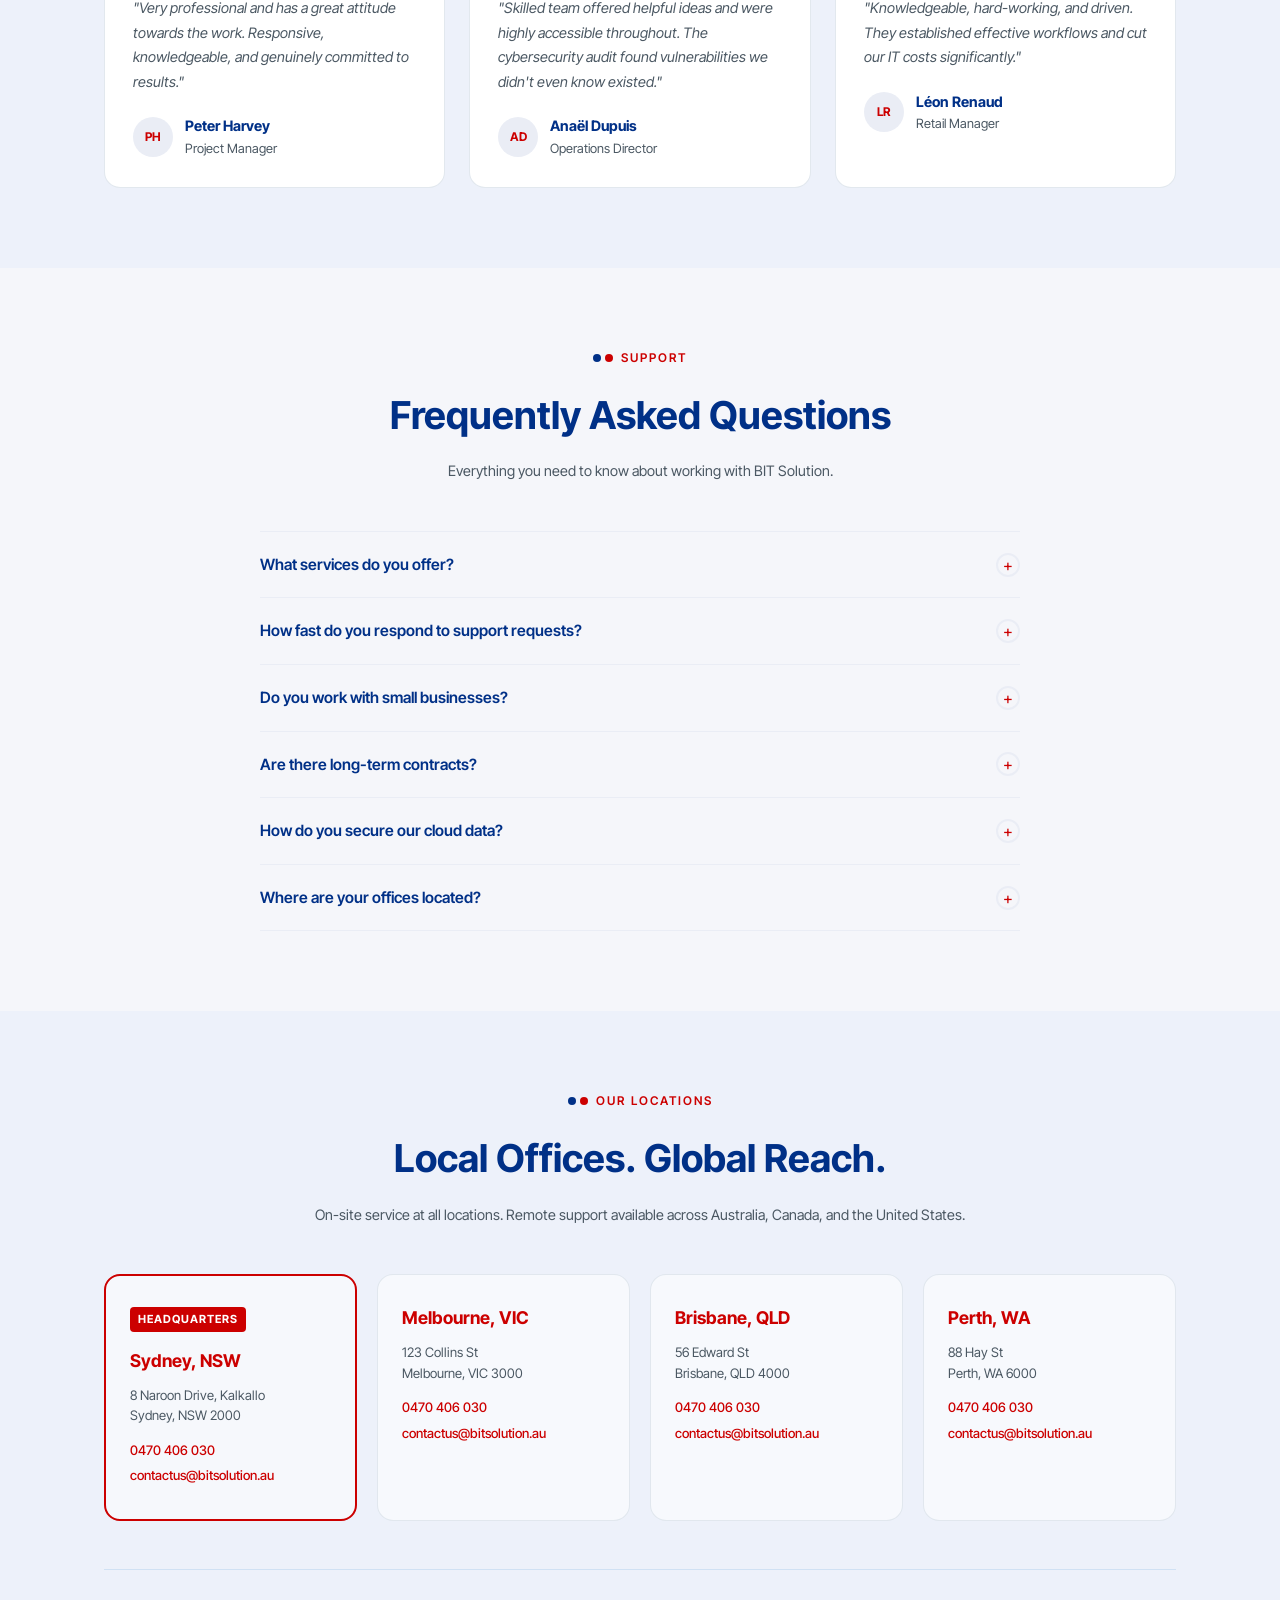
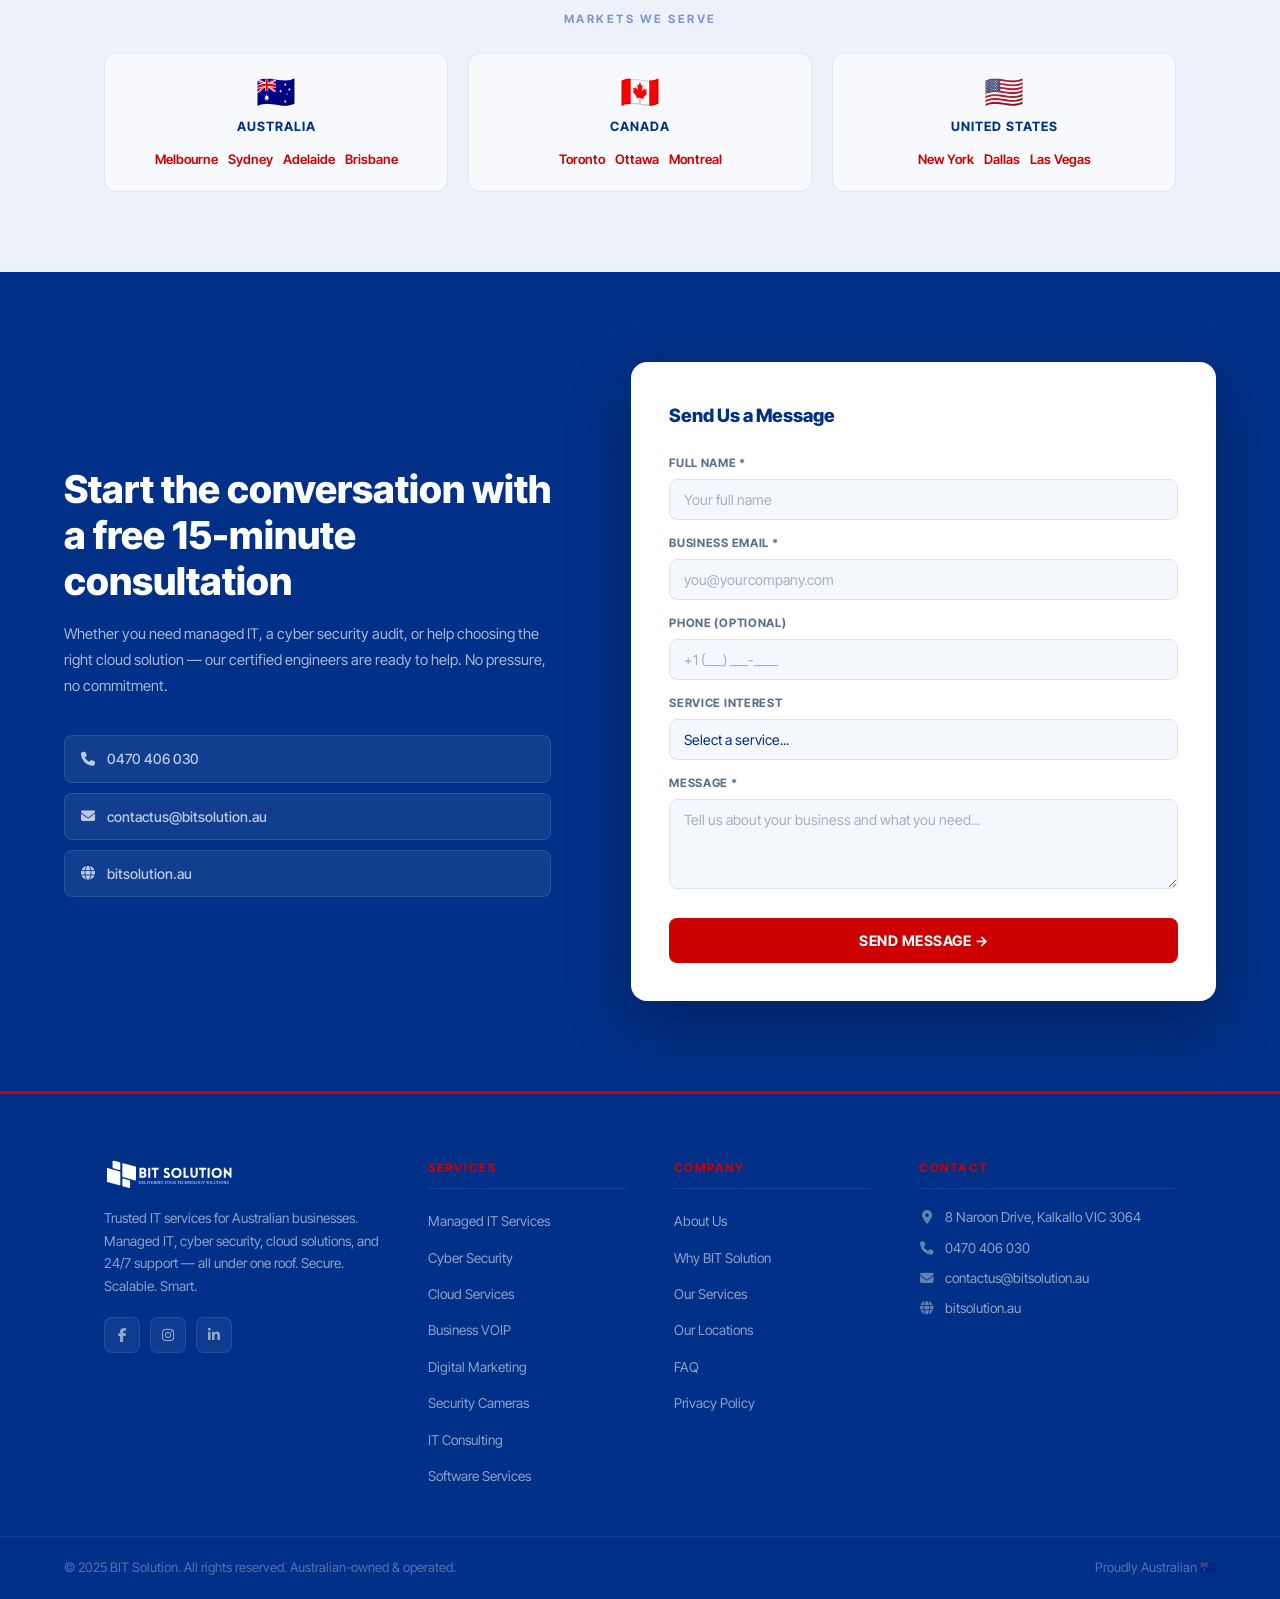
==== commit 23543348: "Trusted by: show the owner's client list (16 names, horizontal infinite scroll)" ====
--- a/index.html
+++ b/index.html
@@ -3367,7 +3367,24 @@
     /* Trusted-by names and gallery photos.
        Add a client as {name: "Client Name", logo: "logos/clients/file.png"} (logo optional; the name shows when it is missing).
        Add a photo as {src: "gallery/file.jpg", alt: "short description"}. Put the image files in logos/clients/ and gallery/. */
-    const TRUSTED_CLIENTS = [];
+    const TRUSTED_CLIENTS = [
+      {name: "Western Sydney College"},
+      {name: "Blue Lotus College"},
+      {name: "UMA College"},
+      {name: "Perth College of Business and Technology"},
+      {name: "Griffin College"},
+      {name: "Canada Cartage"},
+      {name: "Challenger Motor Freight"},
+      {name: "Bison Transport"},
+      {name: "Speedy Transport"},
+      {name: "Maritime-Ontario Freight Lines"},
+      {name: "Erb Group"},
+      {name: "AXIS Dental Group"},
+      {name: "Salvaggio Dentistry"},
+      {name: "Beaumaris Dental Care"},
+      {name: "Mayfield Dental"},
+      {name: "UC Smiles Dentistry"}
+    ];
     const GALLERY_PHOTOS = [
       {src: "gallery/structured-cabling-fitout.webp", alt: "Structured network cabling run through an office fit-out"},
       {src: "gallery/cctv-camera-install.webp", alt: "Technician installing a CCTV dome camera"},
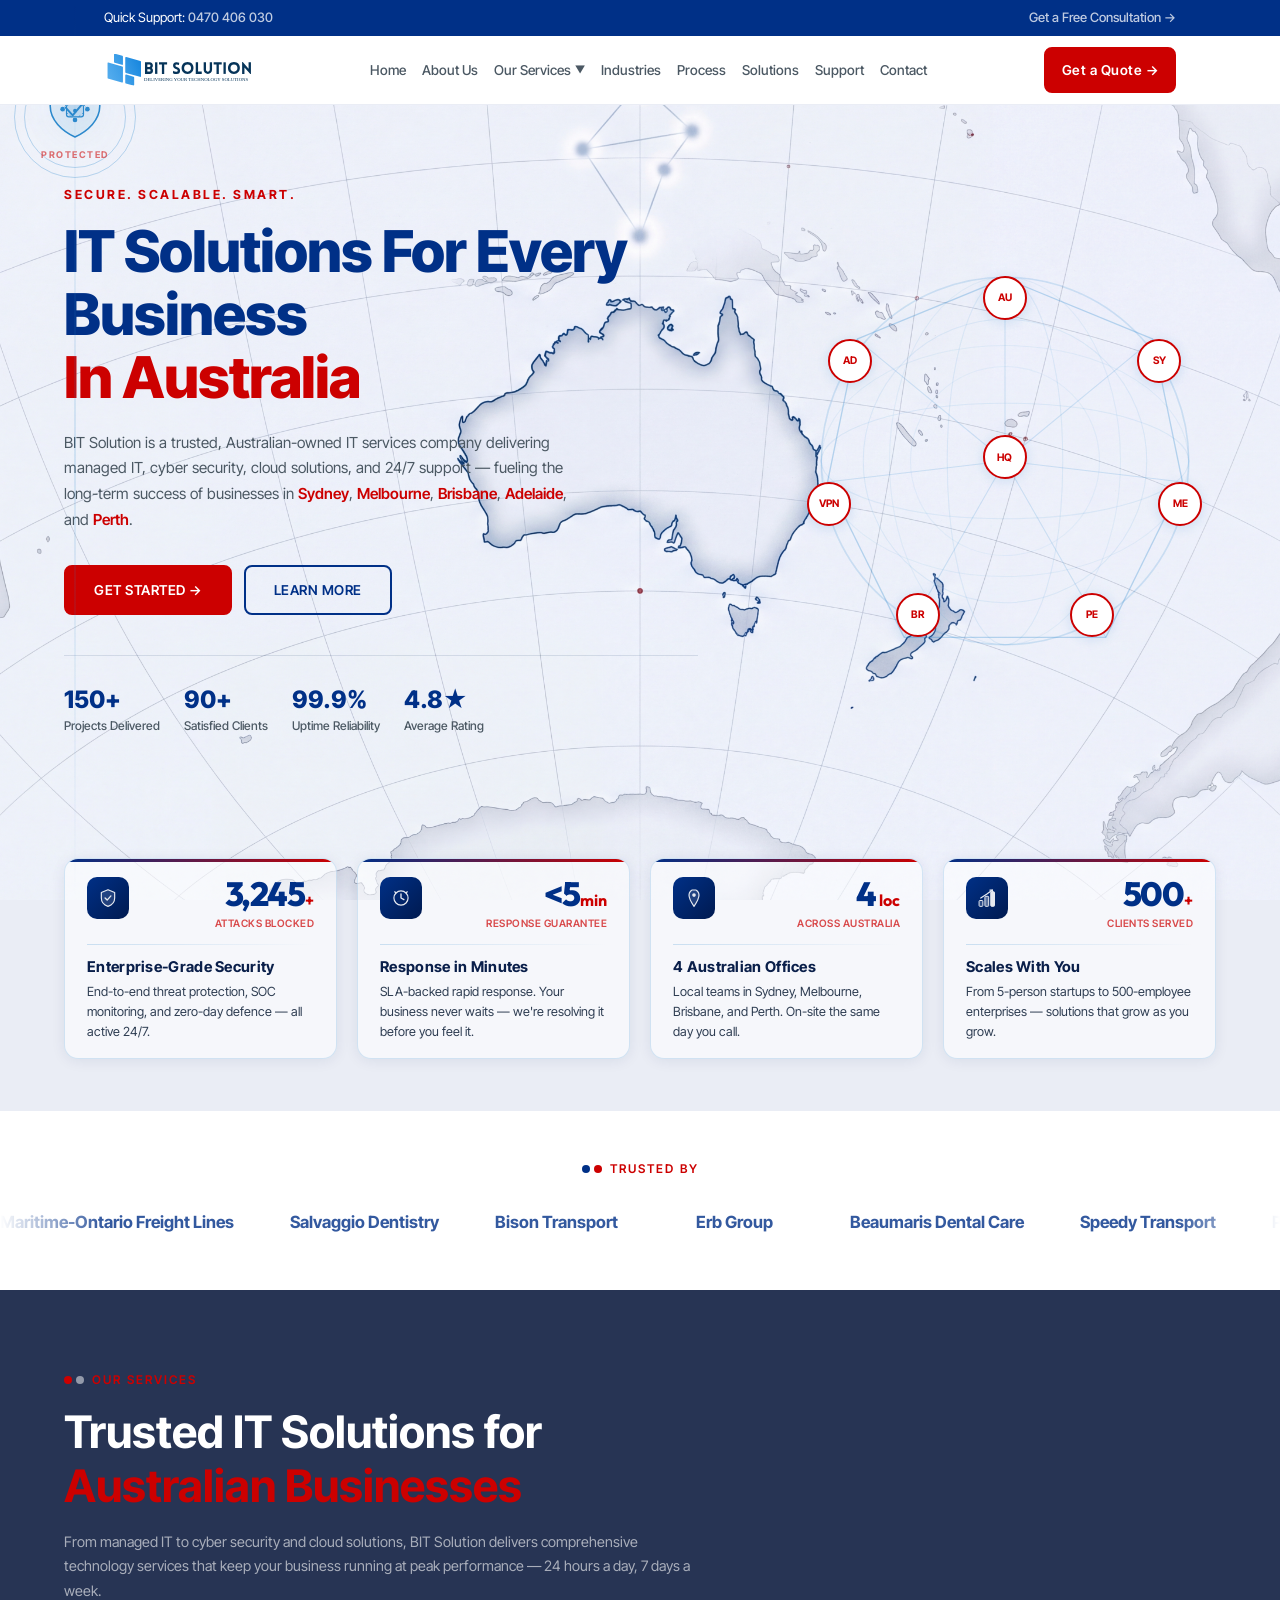
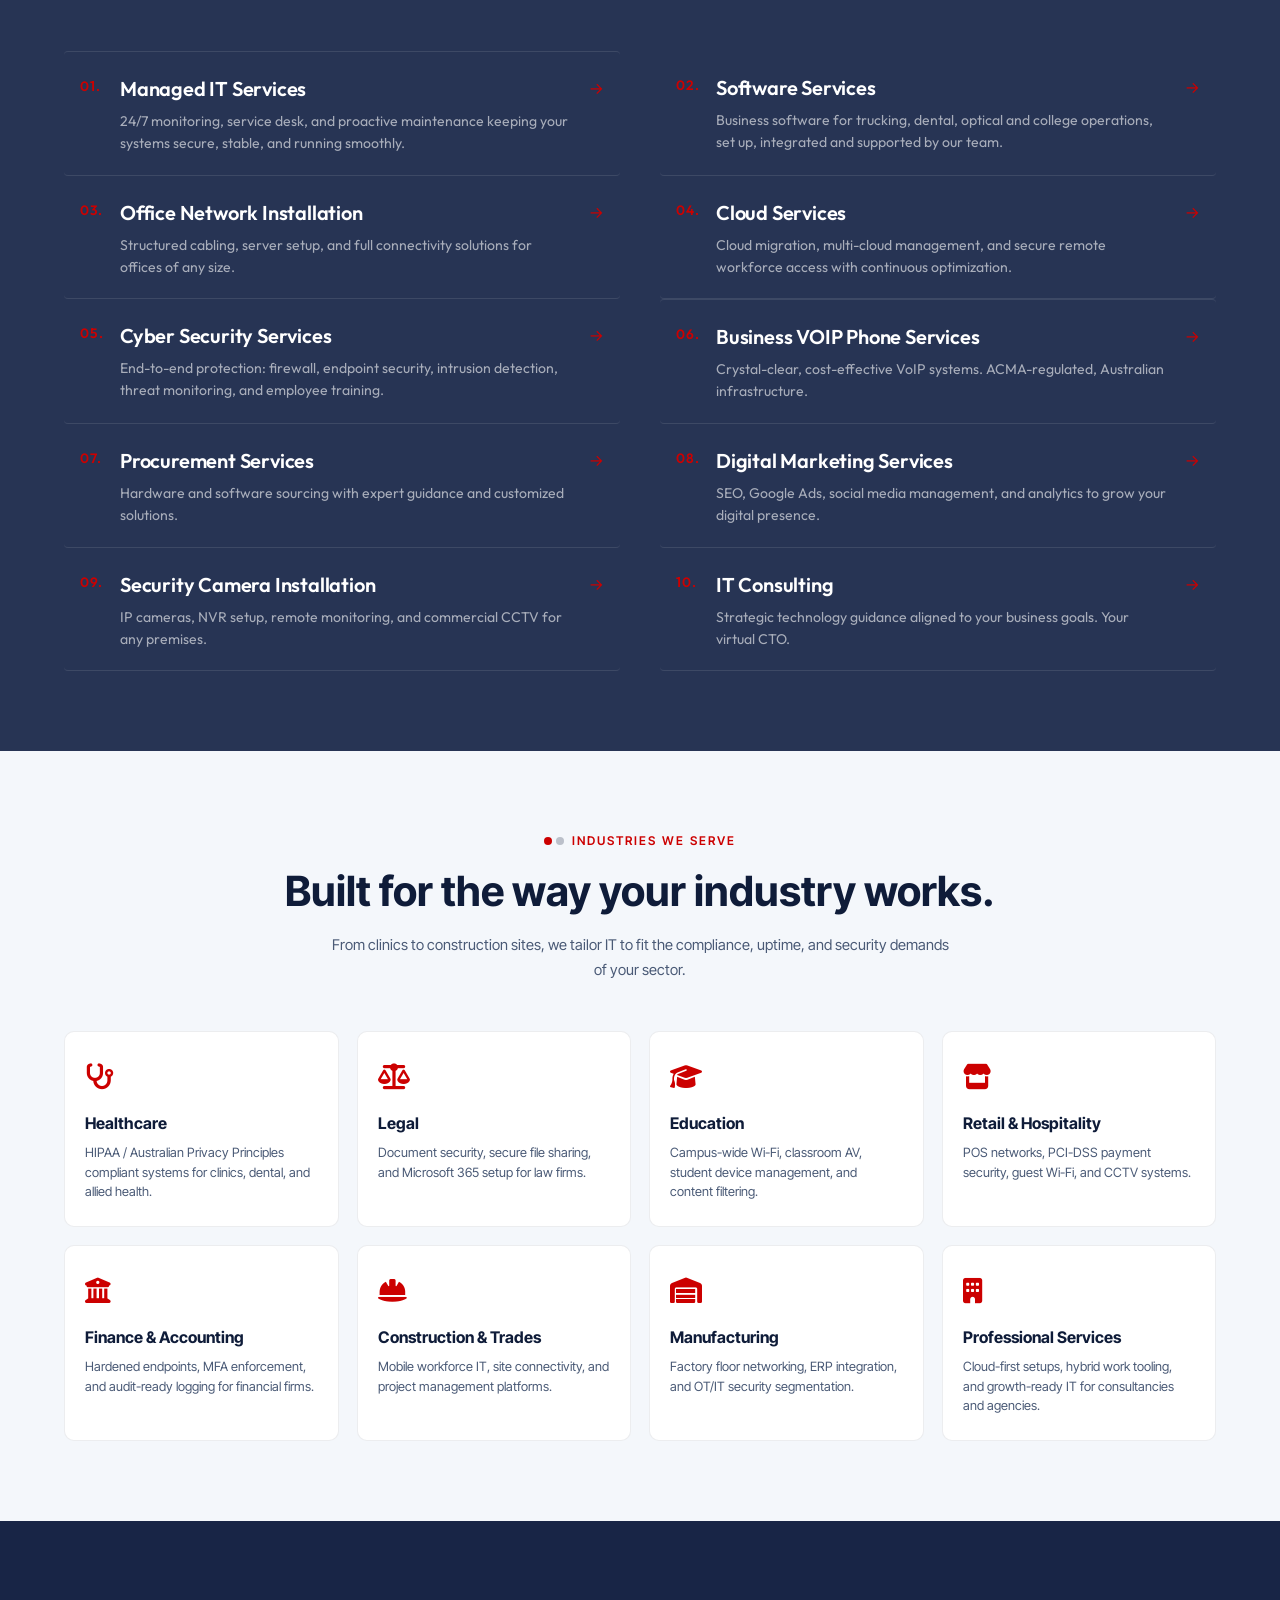
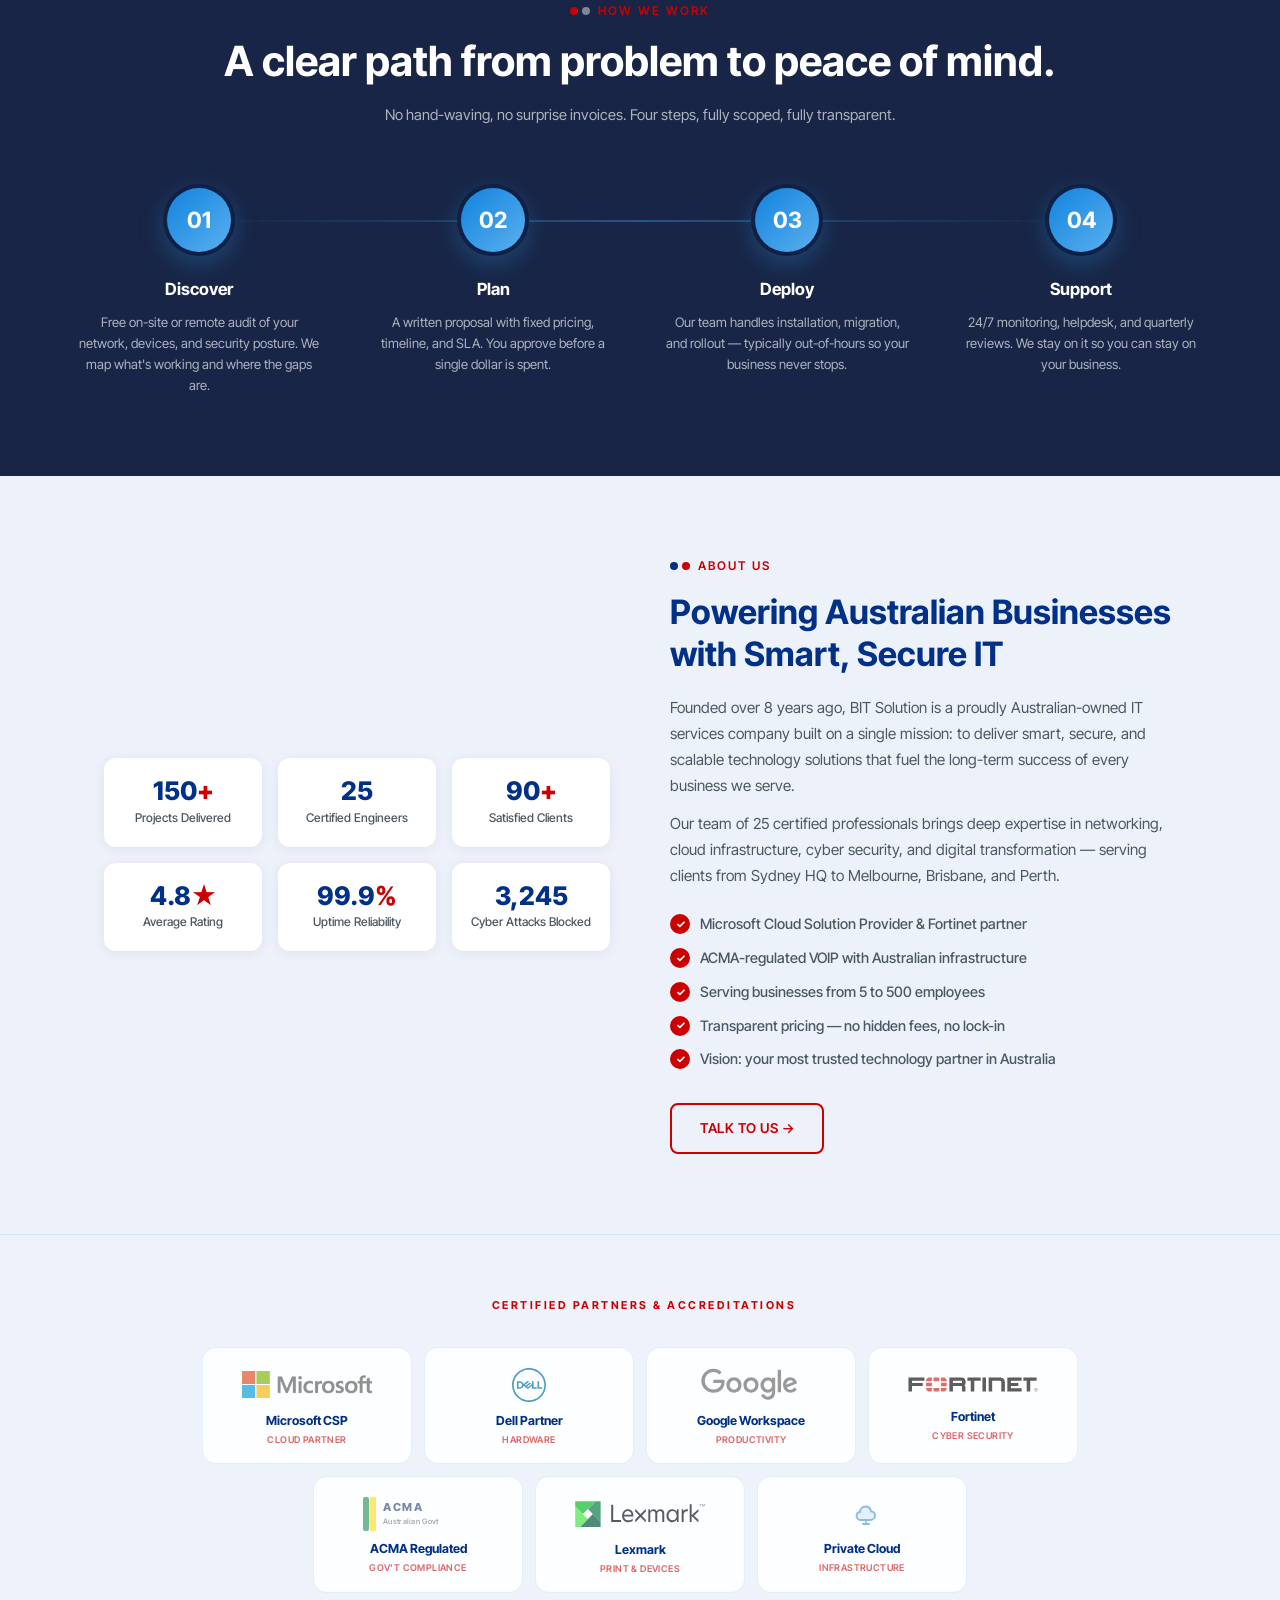
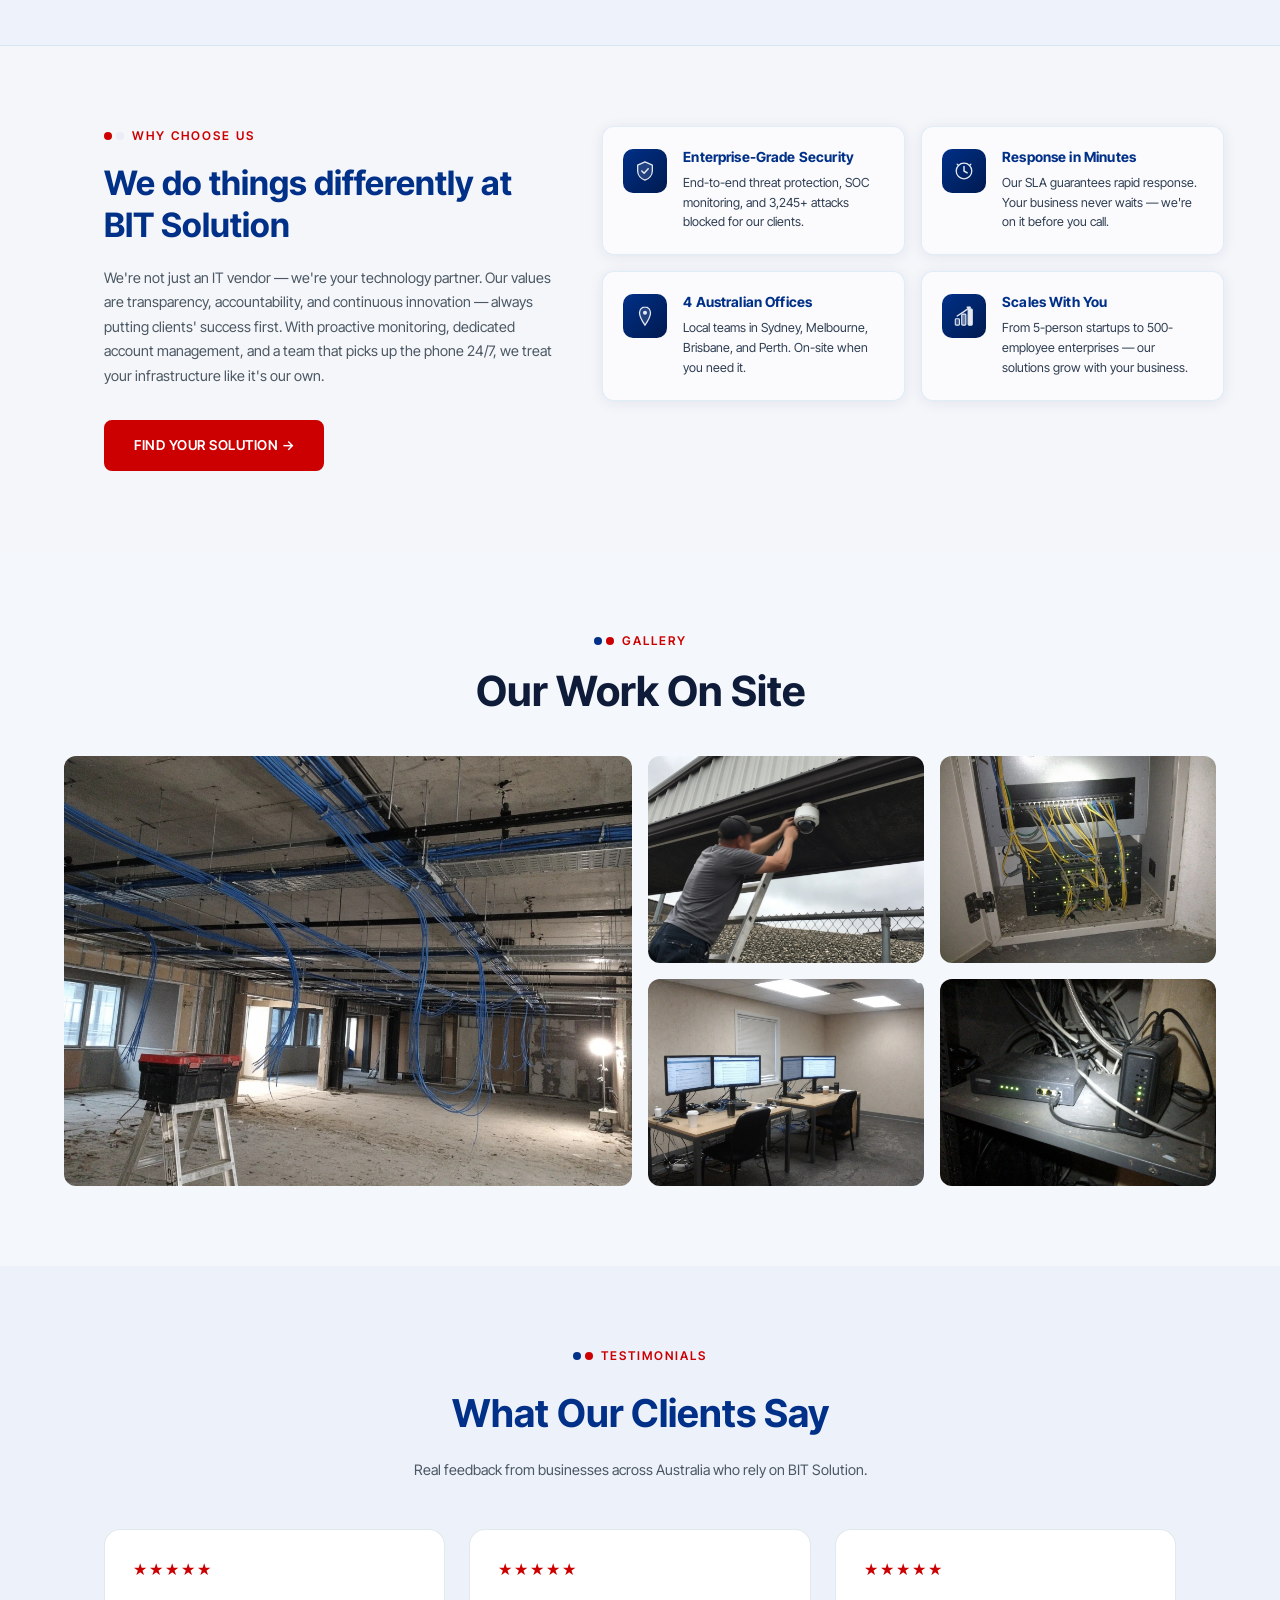
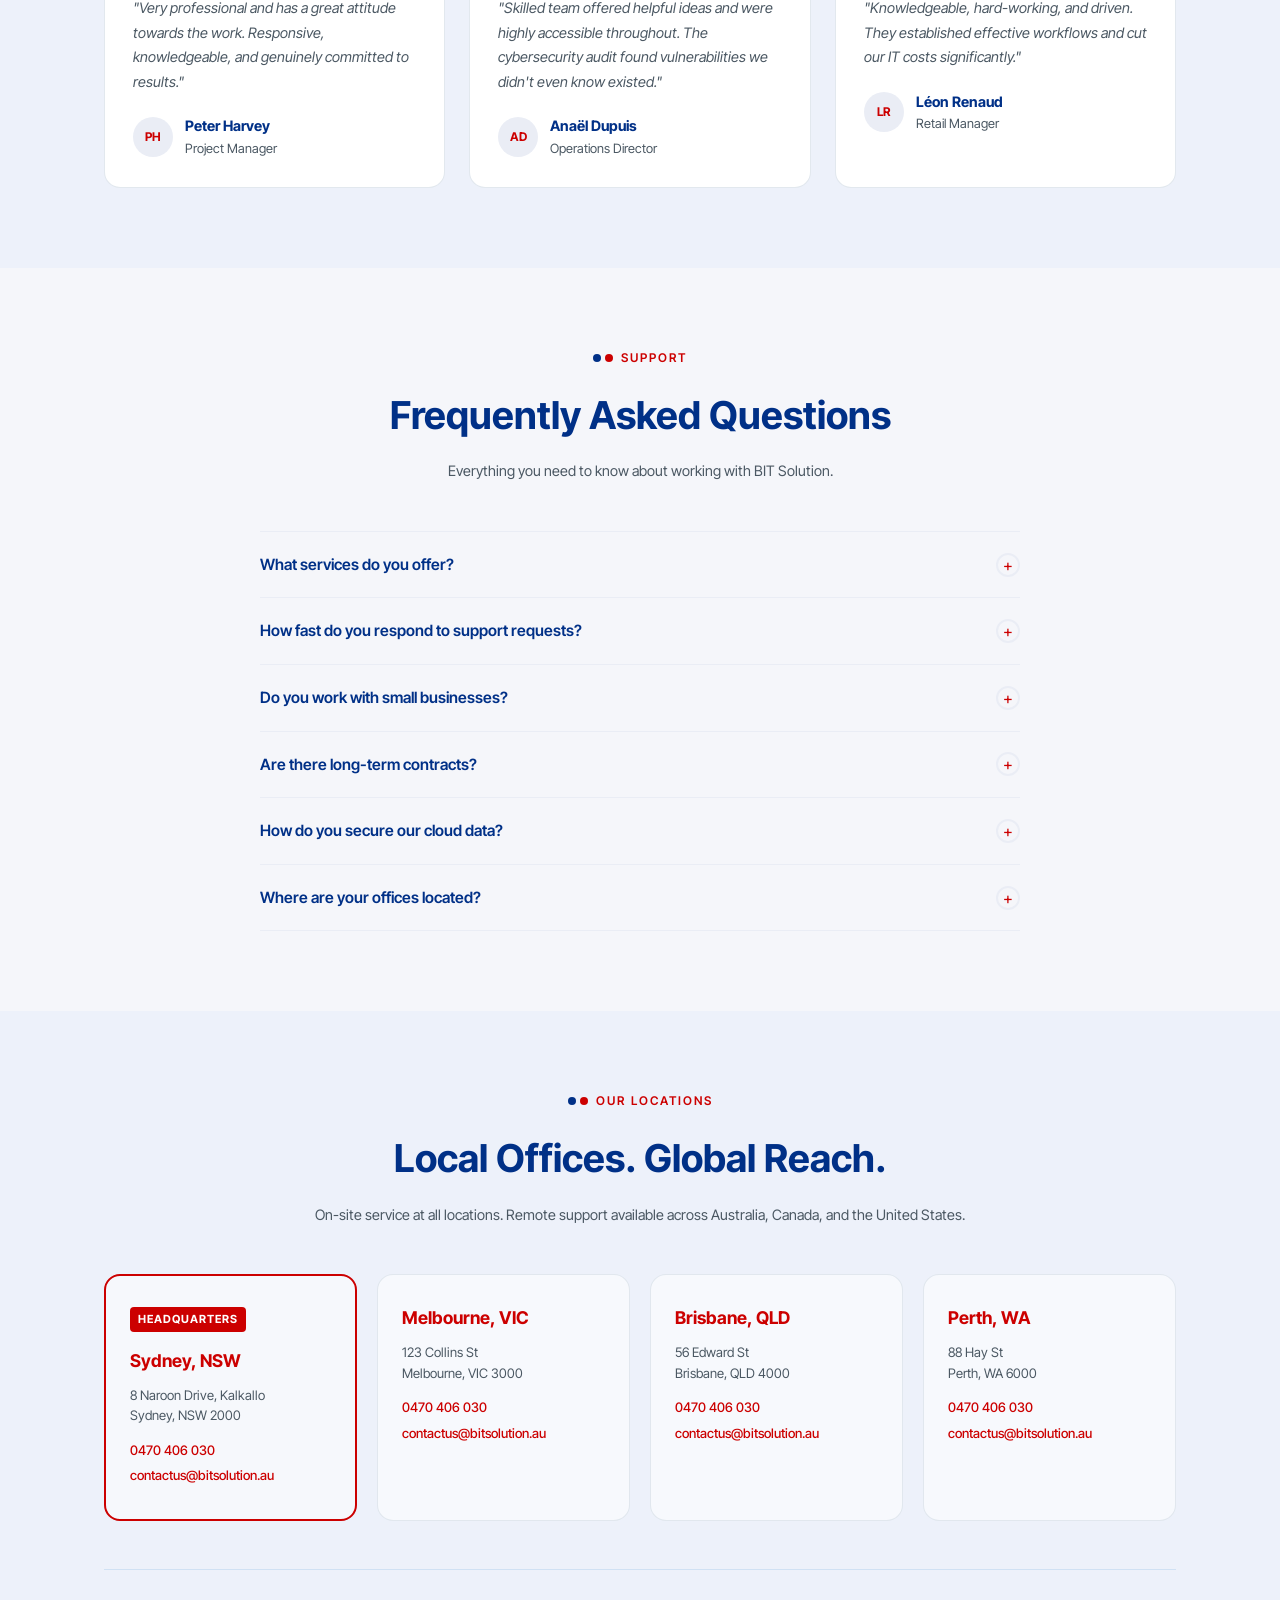
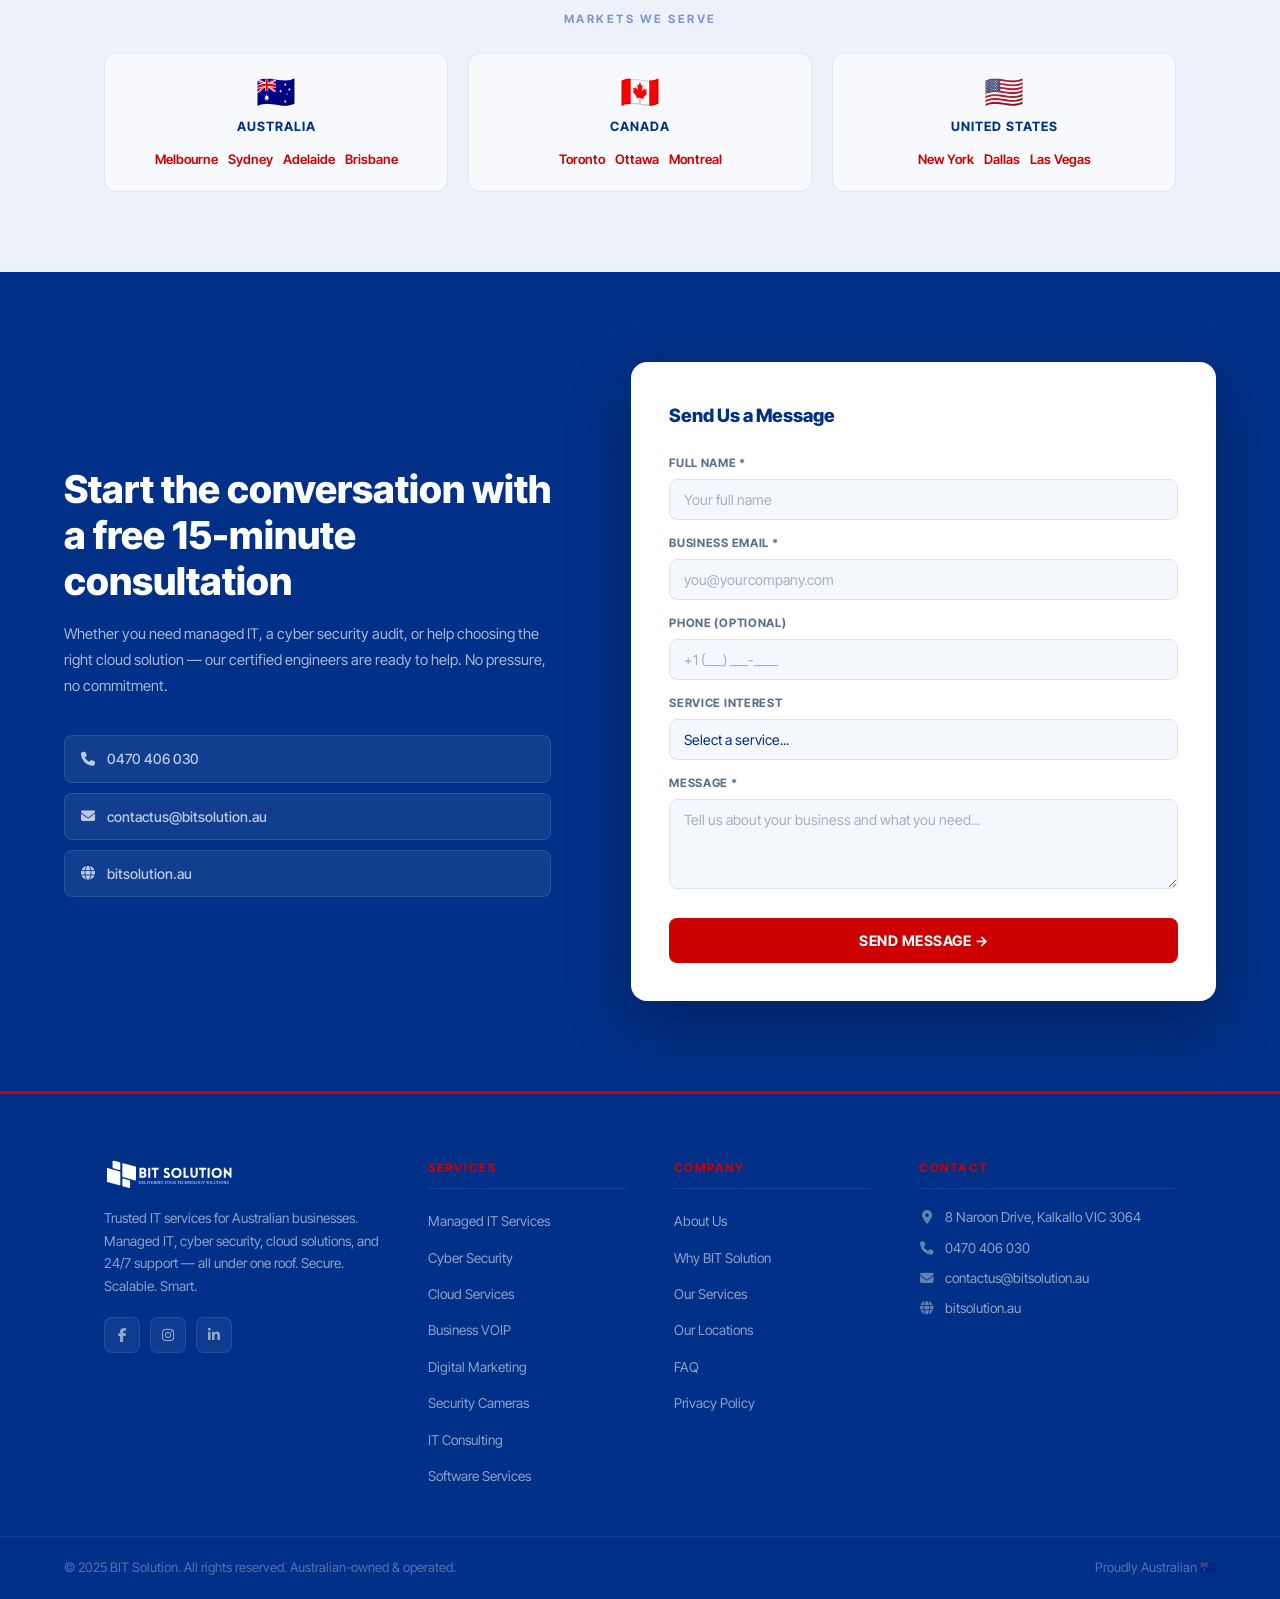
==== commit b700fbfc: "Trusted by: move the strip above 'Trusted IT Solutions for Australian Businesses'" ====
--- a/index.html
+++ b/index.html
@@ -2108,6 +2108,17 @@
   </section>
 
   <!-- ============================================================
+       TRUSTED BY (scrolling strip)
+  ============================================================ -->
+  <section class="trusted-strip" id="trusted" hidden>
+    <div class="section-label">
+      <div class="dots"><div class="dot"></div><div class="dot"></div></div>
+      TRUSTED BY
+    </div>
+    <div class="trusted-viewport"><div class="trusted-track" id="trusted-track"></div></div>
+  </section>
+
+  <!-- ============================================================
        5. SERVICES SECTION
   ============================================================ -->
   <section class="services" id="services">
@@ -2498,16 +2509,6 @@
     </div>
   </section>
 
-  <!-- ============================================================
-       TRUSTED BY (scrolling strip)
-  ============================================================ -->
-  <section class="trusted-strip" id="trusted" hidden>
-    <div class="section-label">
-      <div class="dots"><div class="dot"></div><div class="dot"></div></div>
-      TRUSTED BY
-    </div>
-    <div class="trusted-viewport"><div class="trusted-track" id="trusted-track"></div></div>
-  </section>
 
   <!-- ============================================================
        GALLERY
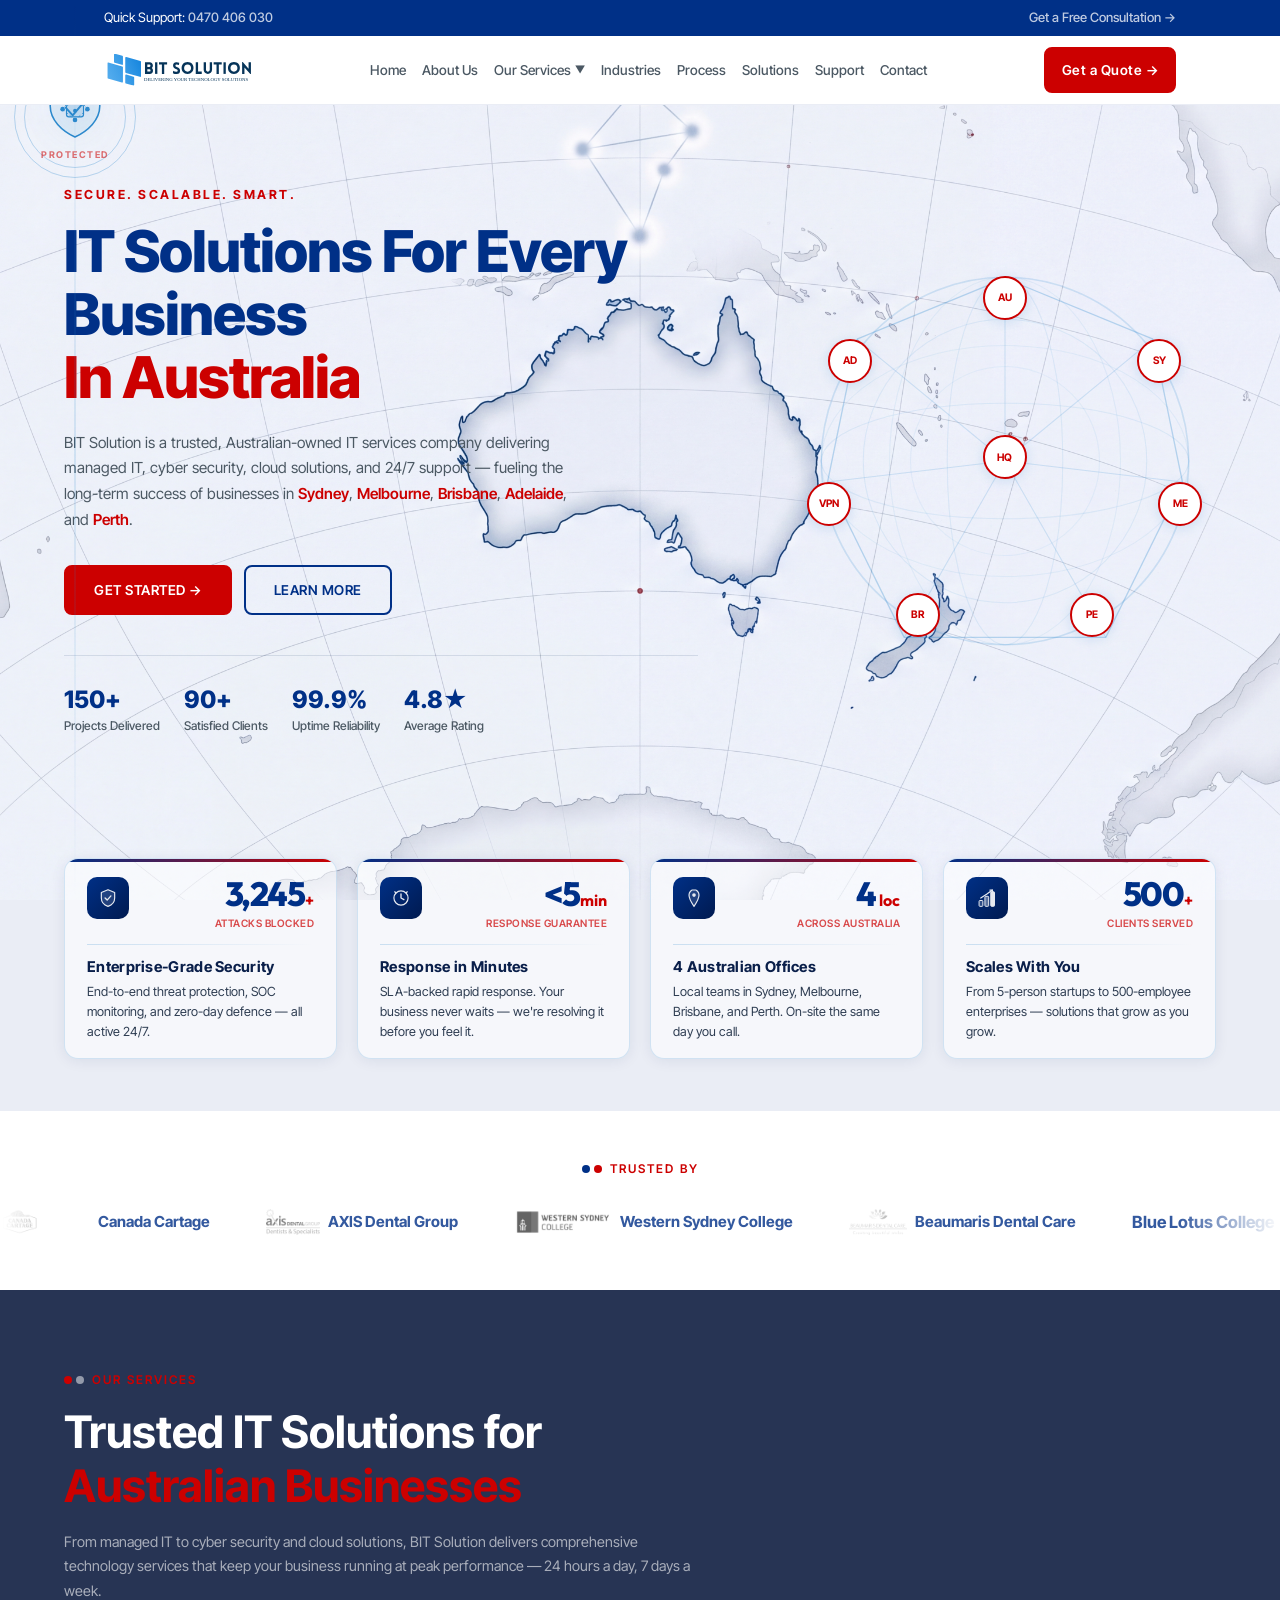
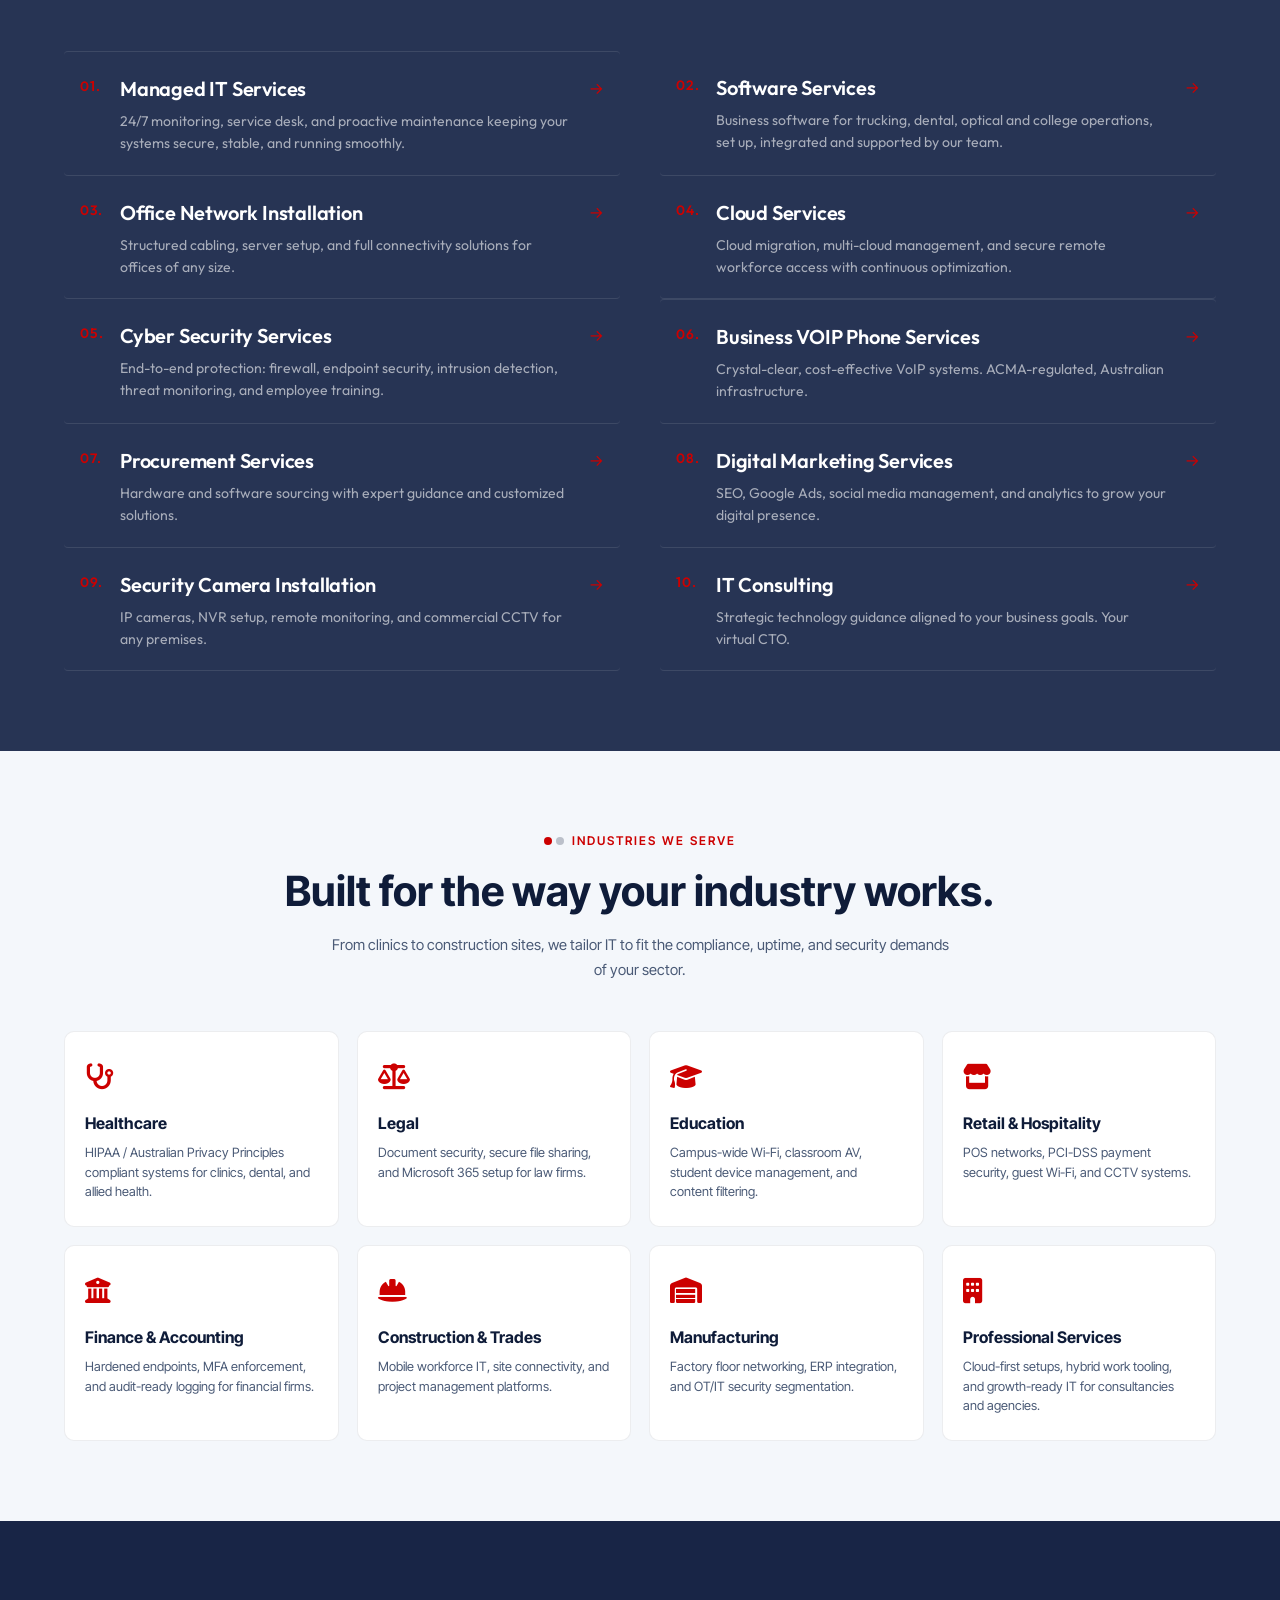
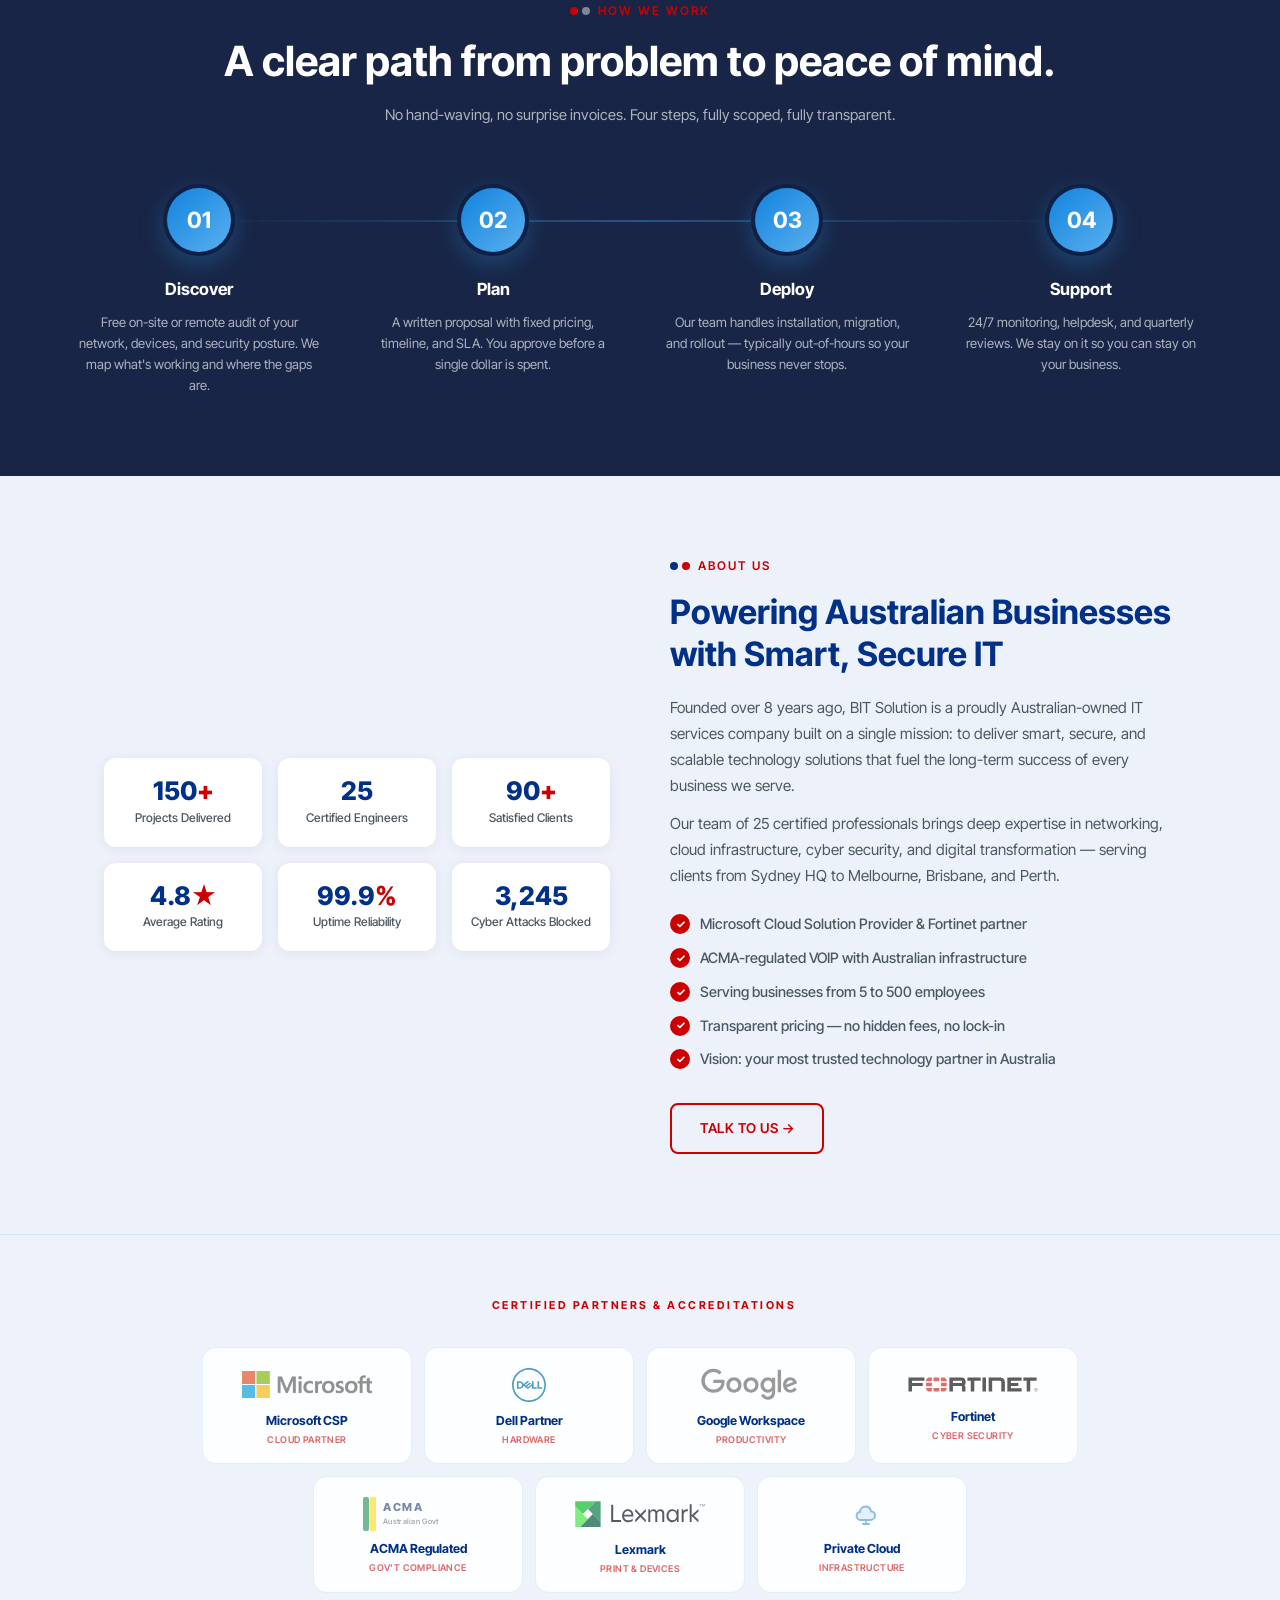
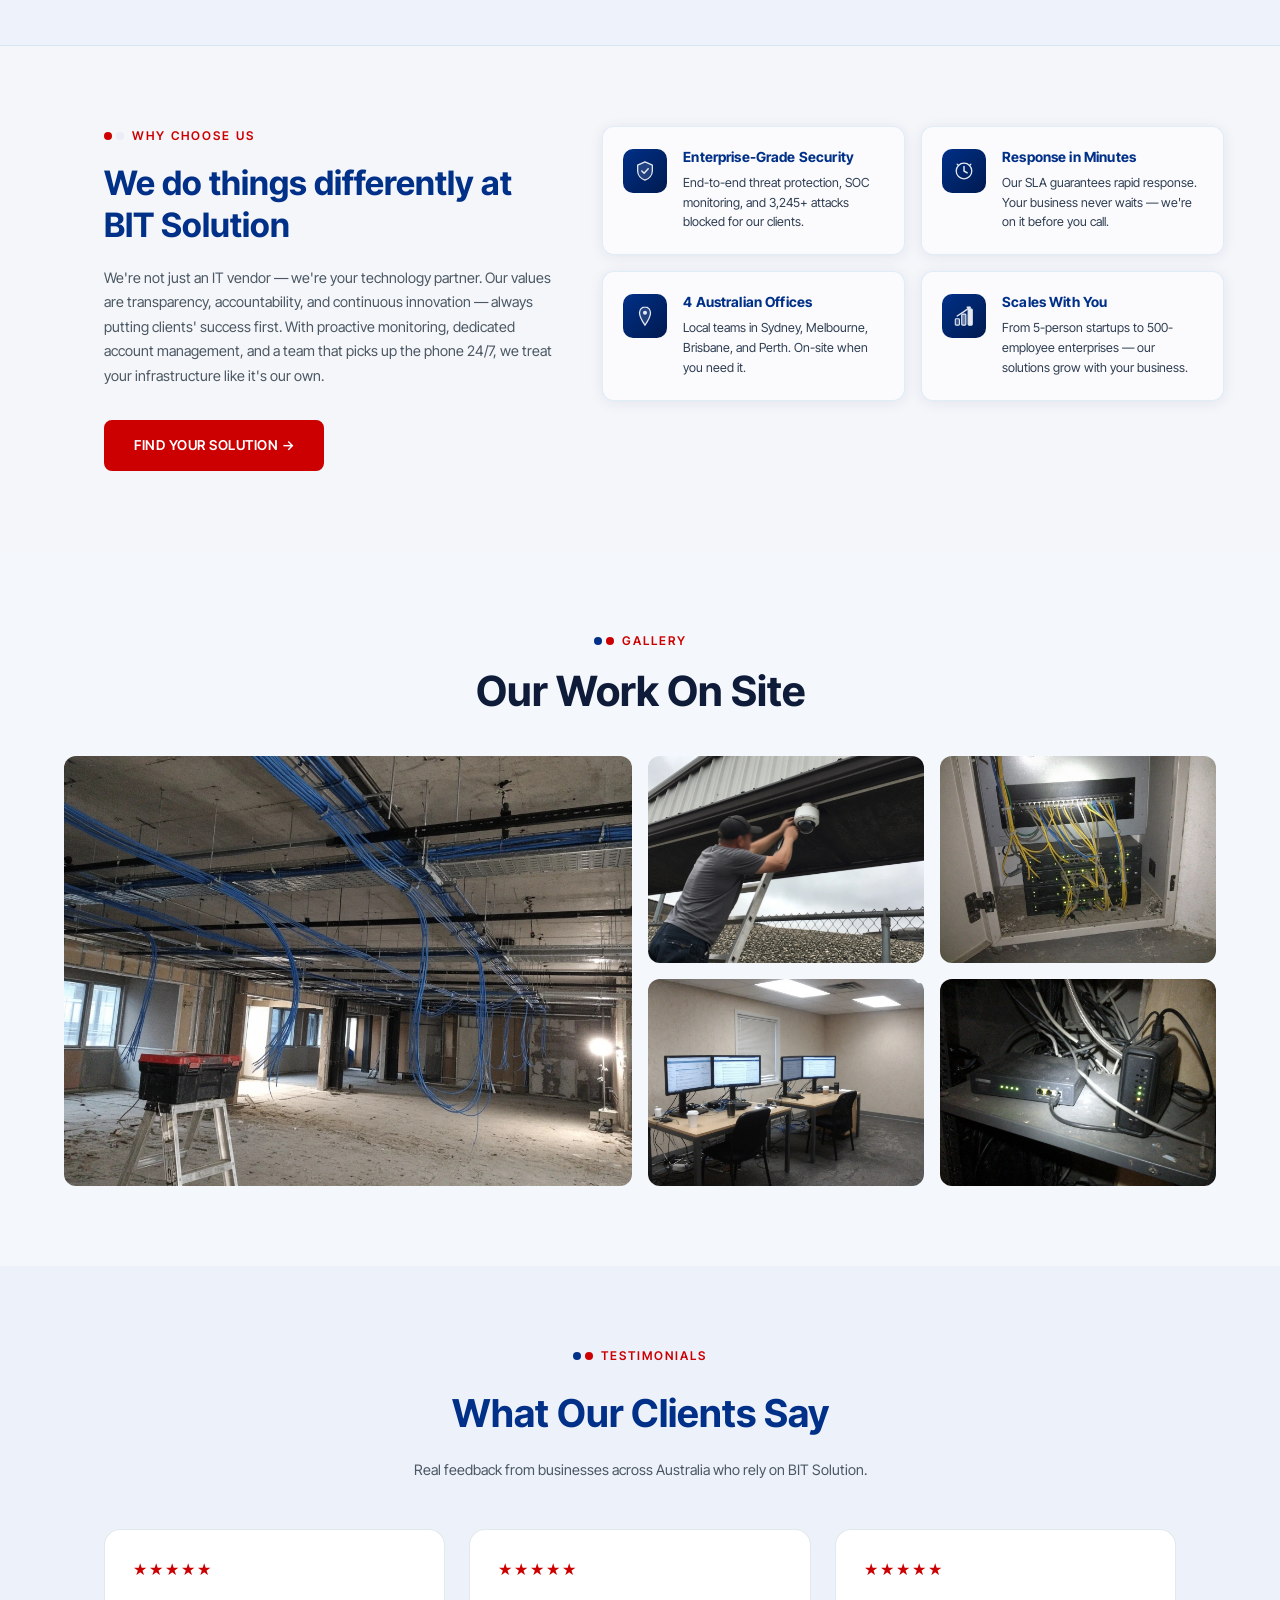
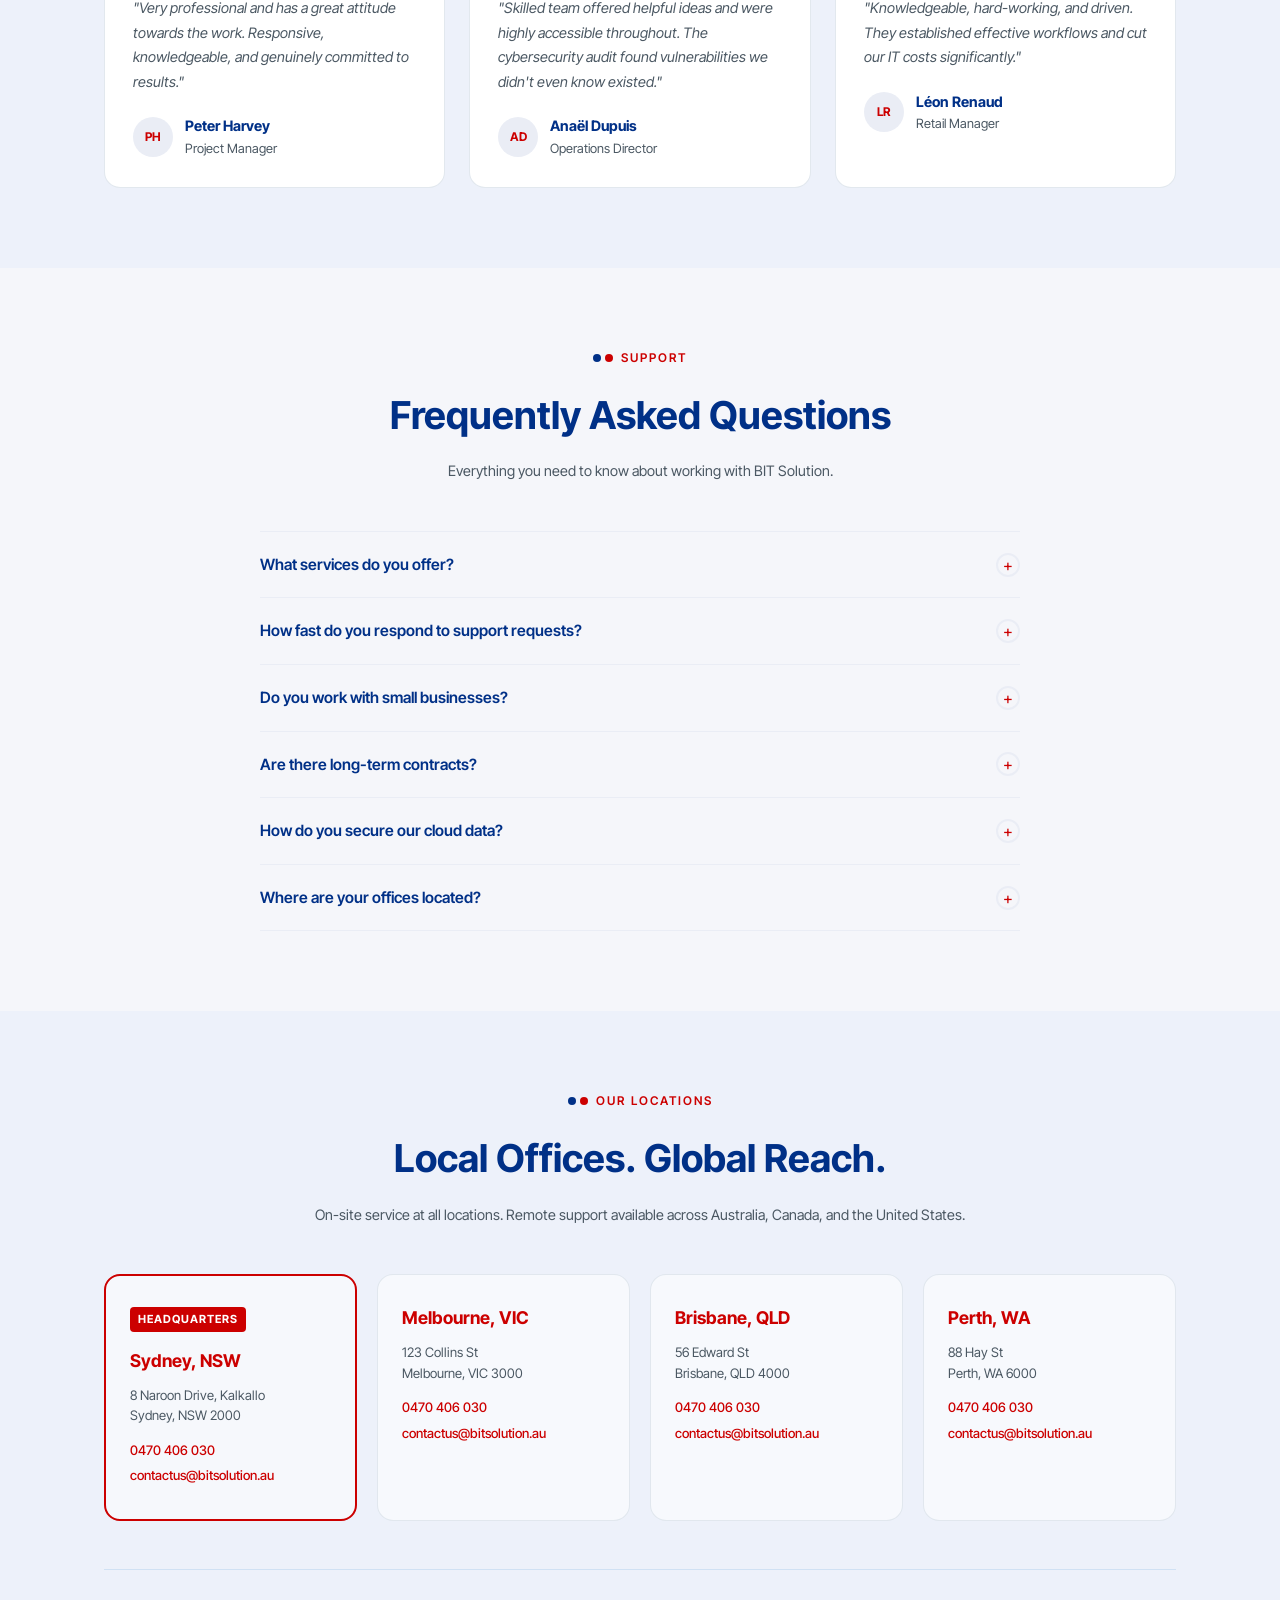
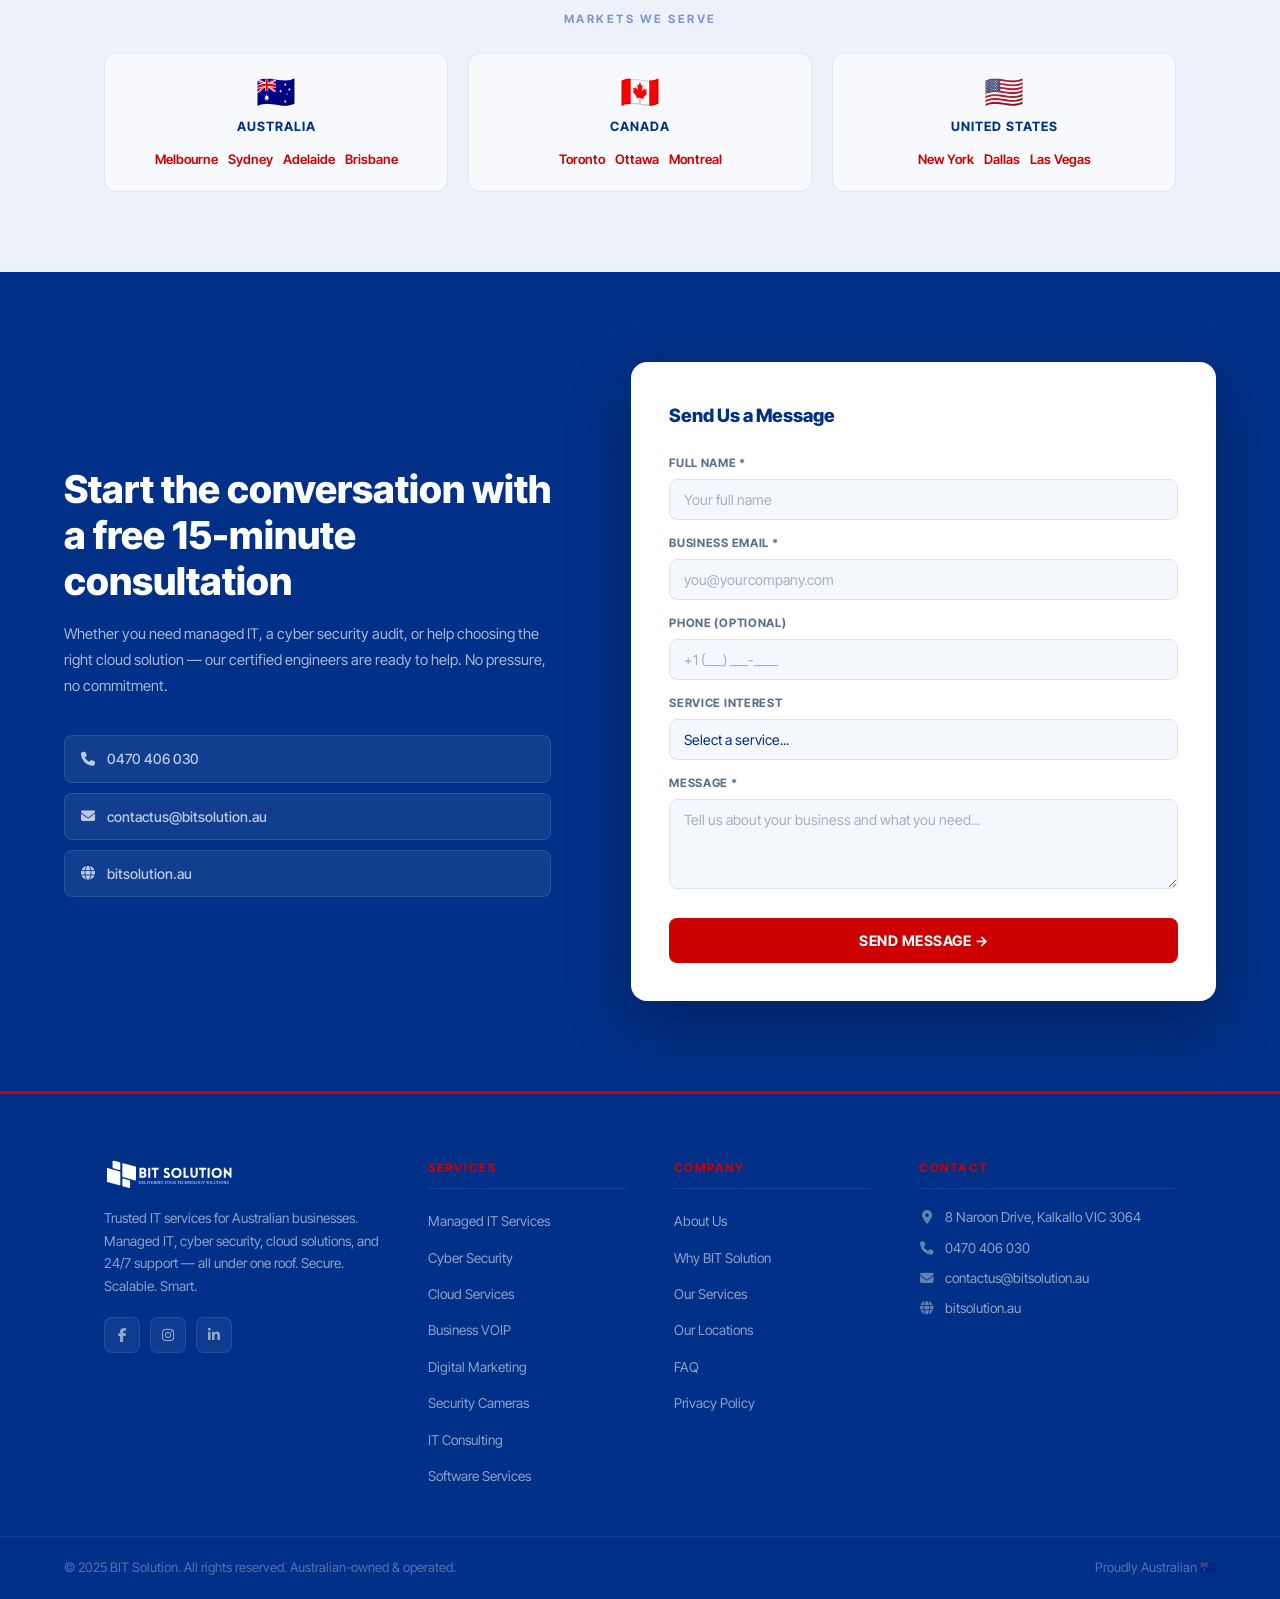
==== commit 4c470b0d: "Trusted by: add client logos next to names" ====
--- a/index.html
+++ b/index.html
@@ -1801,11 +1801,12 @@
     .trusted-track { display: flex; gap: 56px; width: max-content; animation: trusted-scroll 45s linear infinite; }
     .trusted-viewport:hover .trusted-track { animation-play-state: paused; }
     .trusted-item {
-      display: flex; align-items: center; justify-content: center;
-      height: 56px; min-width: 120px; white-space: nowrap;
+      display: flex; align-items: center; justify-content: center; flex-shrink: 0;
+      gap: 8px; height: 56px; min-width: 0; white-space: nowrap;
       font-weight: 700; font-size: 1.05rem; color: var(--navy); opacity: 0.8;
     }
-    .trusted-item img { max-height: 48px; max-width: 170px; object-fit: contain; filter: grayscale(1); opacity: 0.85; transition: filter .2s, opacity .2s; }
+    .trusted-item .trusted-name { font-weight: 700; font-size: 0.95rem; color: var(--navy); line-height: 1.2; }
+    .trusted-item img { max-height: 26px; max-width: 110px; width: auto; object-fit: contain; flex-shrink: 0; filter: grayscale(1); opacity: 0.85; transition: filter .2s, opacity .2s; }
     .trusted-item:hover img { filter: none; opacity: 1; }
     @keyframes trusted-scroll { from { transform: translateX(0); } to { transform: translateX(-50%); } }
     @media (prefers-reduced-motion: reduce) {
@@ -3369,22 +3370,22 @@
        Add a client as {name: "Client Name", logo: "logos/clients/file.png"} (logo optional; the name shows when it is missing).
        Add a photo as {src: "gallery/file.jpg", alt: "short description"}. Put the image files in logos/clients/ and gallery/. */
     const TRUSTED_CLIENTS = [
-      {name: "Western Sydney College"},
+      {name: "Western Sydney College", logo: "logos/clients/western-sydney-college.png"},
       {name: "Blue Lotus College"},
-      {name: "UMA College"},
-      {name: "Perth College of Business and Technology"},
-      {name: "Griffin College"},
-      {name: "Canada Cartage"},
+      {name: "UMA College", logo: "logos/clients/uma-college.png"},
+      {name: "Perth College of Business and Technology", logo: "logos/clients/perth-cobt.png"},
+      {name: "Griffin College", logo: "logos/clients/griffin-college.png"},
+      {name: "Canada Cartage", logo: "logos/clients/canada-cartage.png"},
       {name: "Challenger Motor Freight"},
-      {name: "Bison Transport"},
-      {name: "Speedy Transport"},
-      {name: "Maritime-Ontario Freight Lines"},
-      {name: "Erb Group"},
-      {name: "AXIS Dental Group"},
-      {name: "Salvaggio Dentistry"},
-      {name: "Beaumaris Dental Care"},
-      {name: "Mayfield Dental"},
-      {name: "UC Smiles Dentistry"}
+      {name: "Bison Transport", logo: "logos/clients/bison-transport.png"},
+      {name: "Speedy Transport", logo: "logos/clients/speedy-transport.png"},
+      {name: "Maritime-Ontario Freight Lines", logo: "logos/clients/maritime-ontario.png"},
+      {name: "Erb Group", logo: "logos/clients/erb-group.svg"},
+      {name: "AXIS Dental Group", logo: "logos/clients/axis-dental.png"},
+      {name: "Salvaggio Dentistry", logo: "logos/clients/salvaggio-dentistry.png"},
+      {name: "Beaumaris Dental Care", logo: "logos/clients/beaumaris-dental.png"},
+      {name: "Mayfield Dental", logo: "logos/clients/mayfield-dental.png"},
+      {name: "UC Smiles Dentistry", logo: "logos/clients/uc-smiles.png"}
     ];
     const GALLERY_PHOTOS = [
       {src: "gallery/structured-cabling-fitout.webp", alt: "Structured network cabling run through an office fit-out"},
@@ -3399,9 +3400,10 @@
       function clientTile(c) {
         const d = document.createElement('div'); d.className = 'trusted-item';
         if (c.logo) {
-          const img = document.createElement('img'); img.src = c.logo; img.alt = c.name; img.loading = 'lazy';
-          img.onerror = function () { d.textContent = c.name; };
-          d.appendChild(img);
+          const img = document.createElement('img'); img.src = c.logo; img.alt = ''; img.loading = 'lazy';
+          const label = document.createElement('span'); label.className = 'trusted-name'; label.textContent = c.name;
+          img.onerror = function () { d.replaceChildren(); d.textContent = c.name; };
+          d.appendChild(img); d.appendChild(label);
         } else { d.textContent = c.name; }
         return d;
       }
